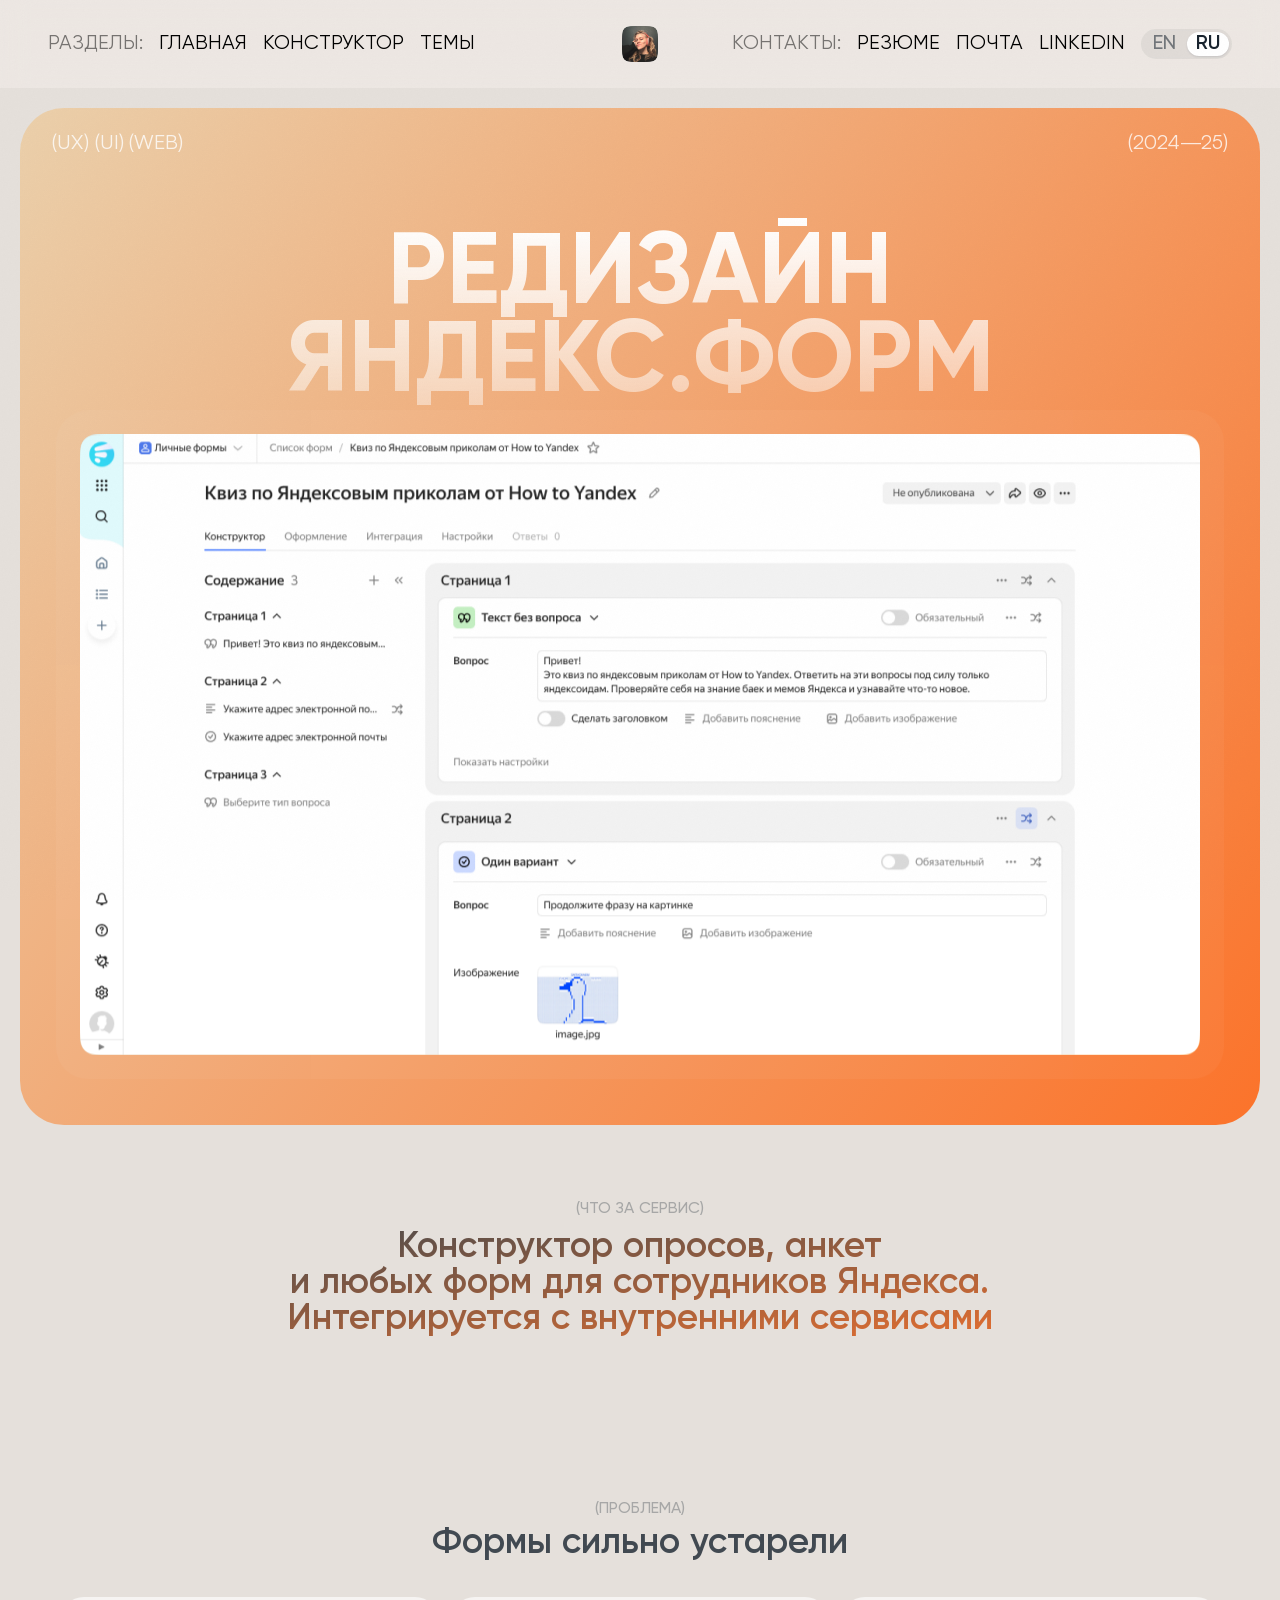
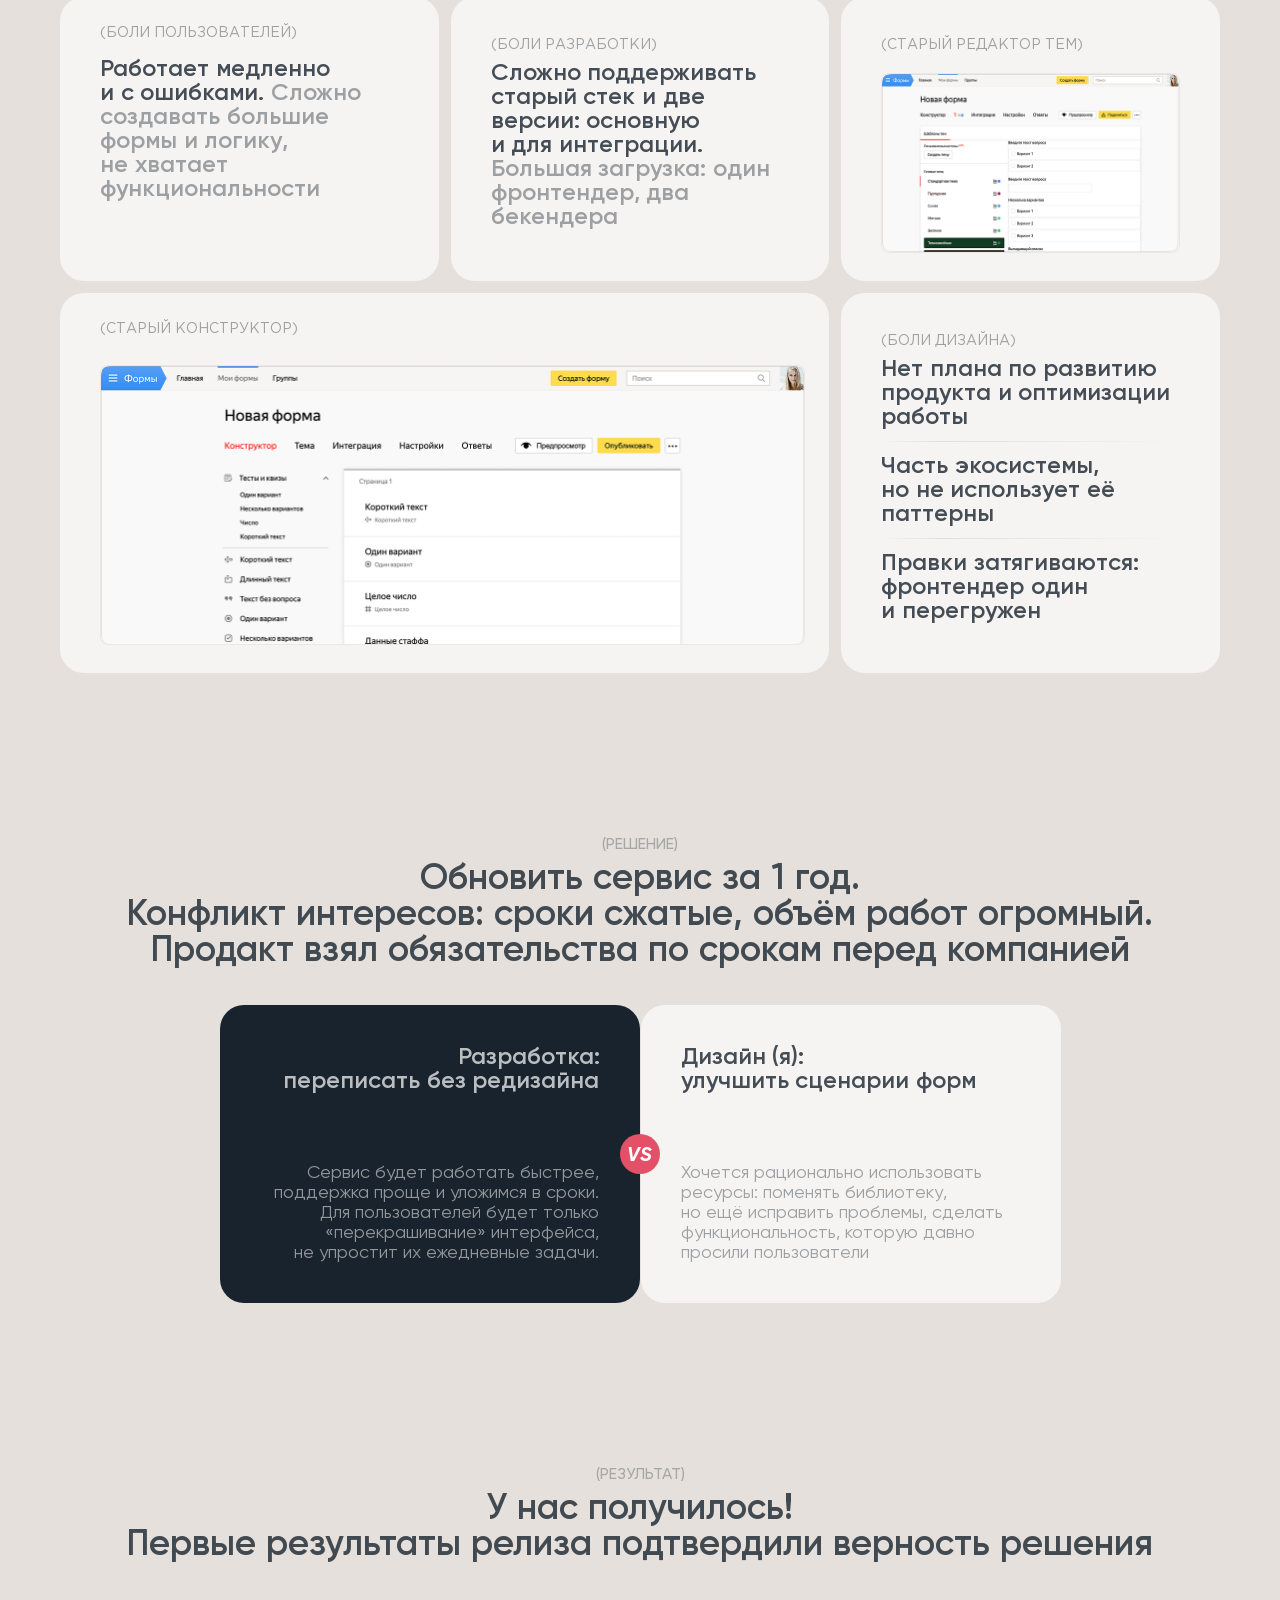
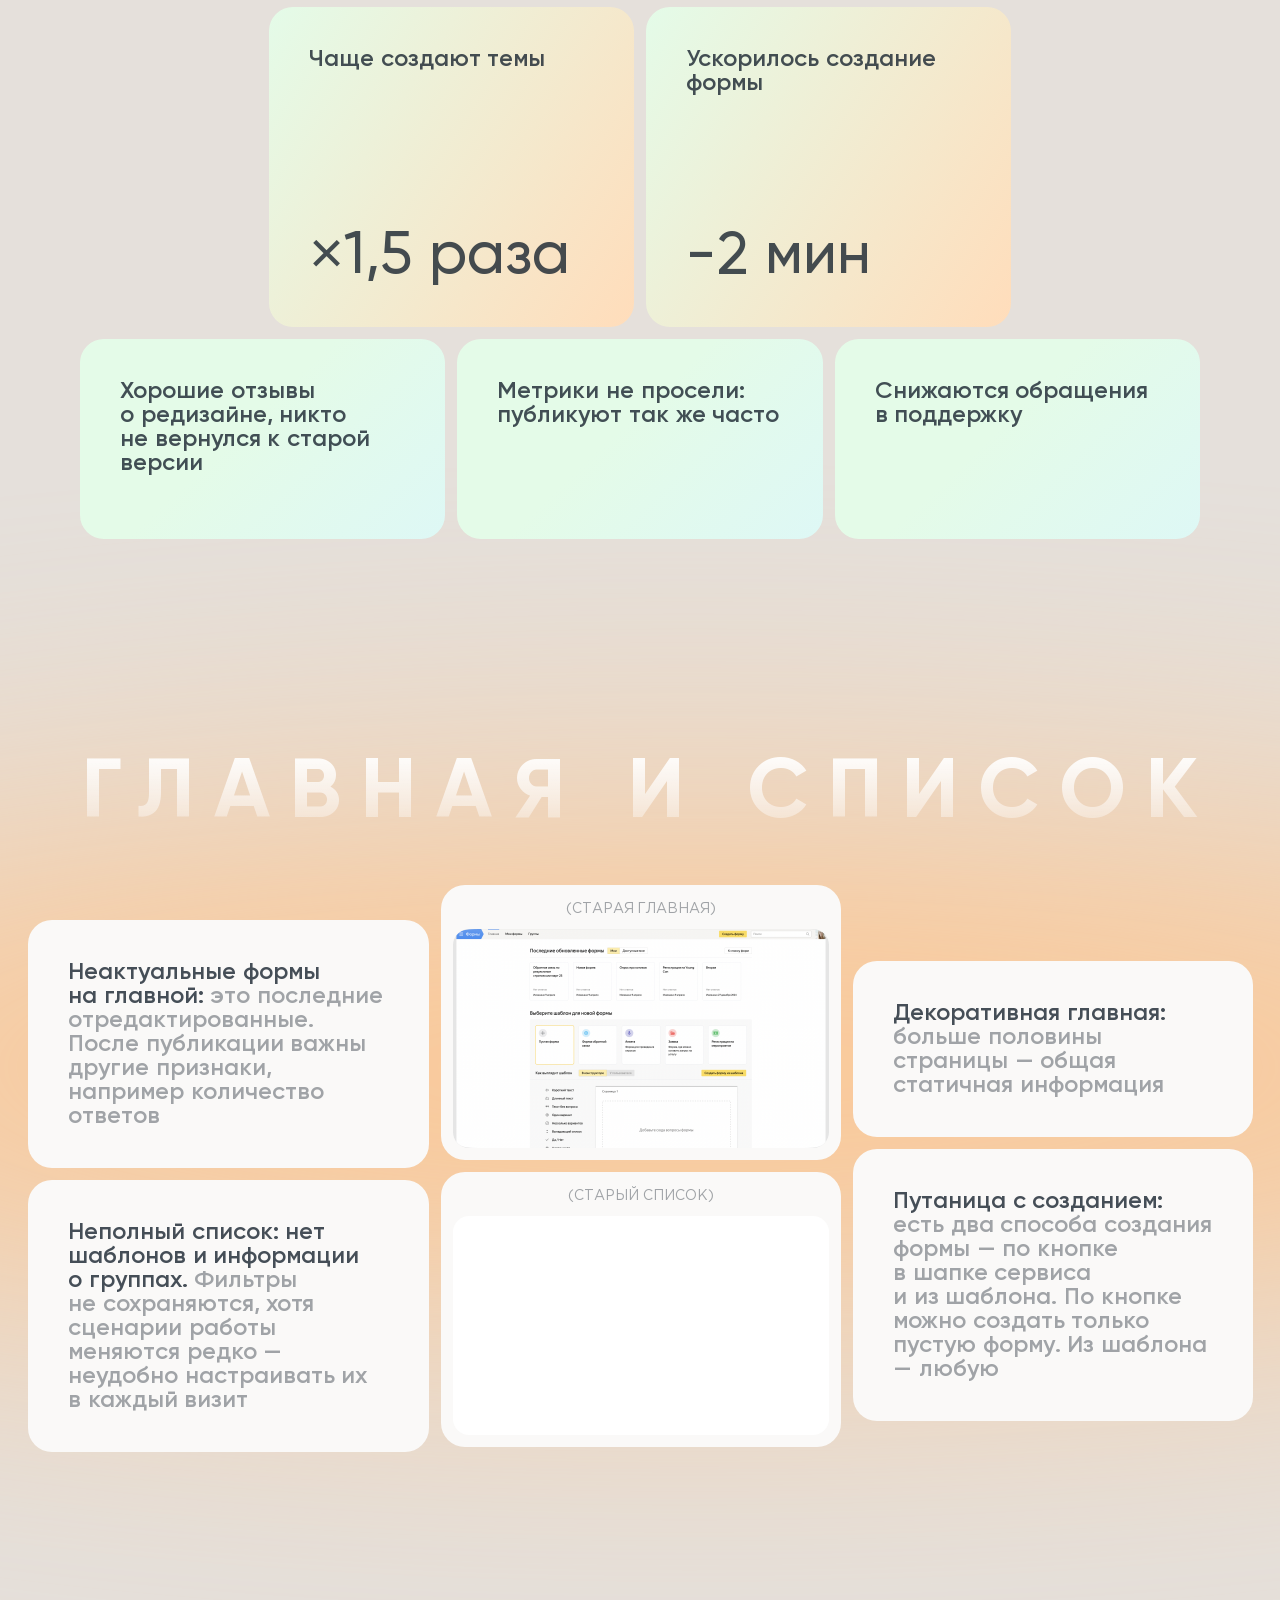
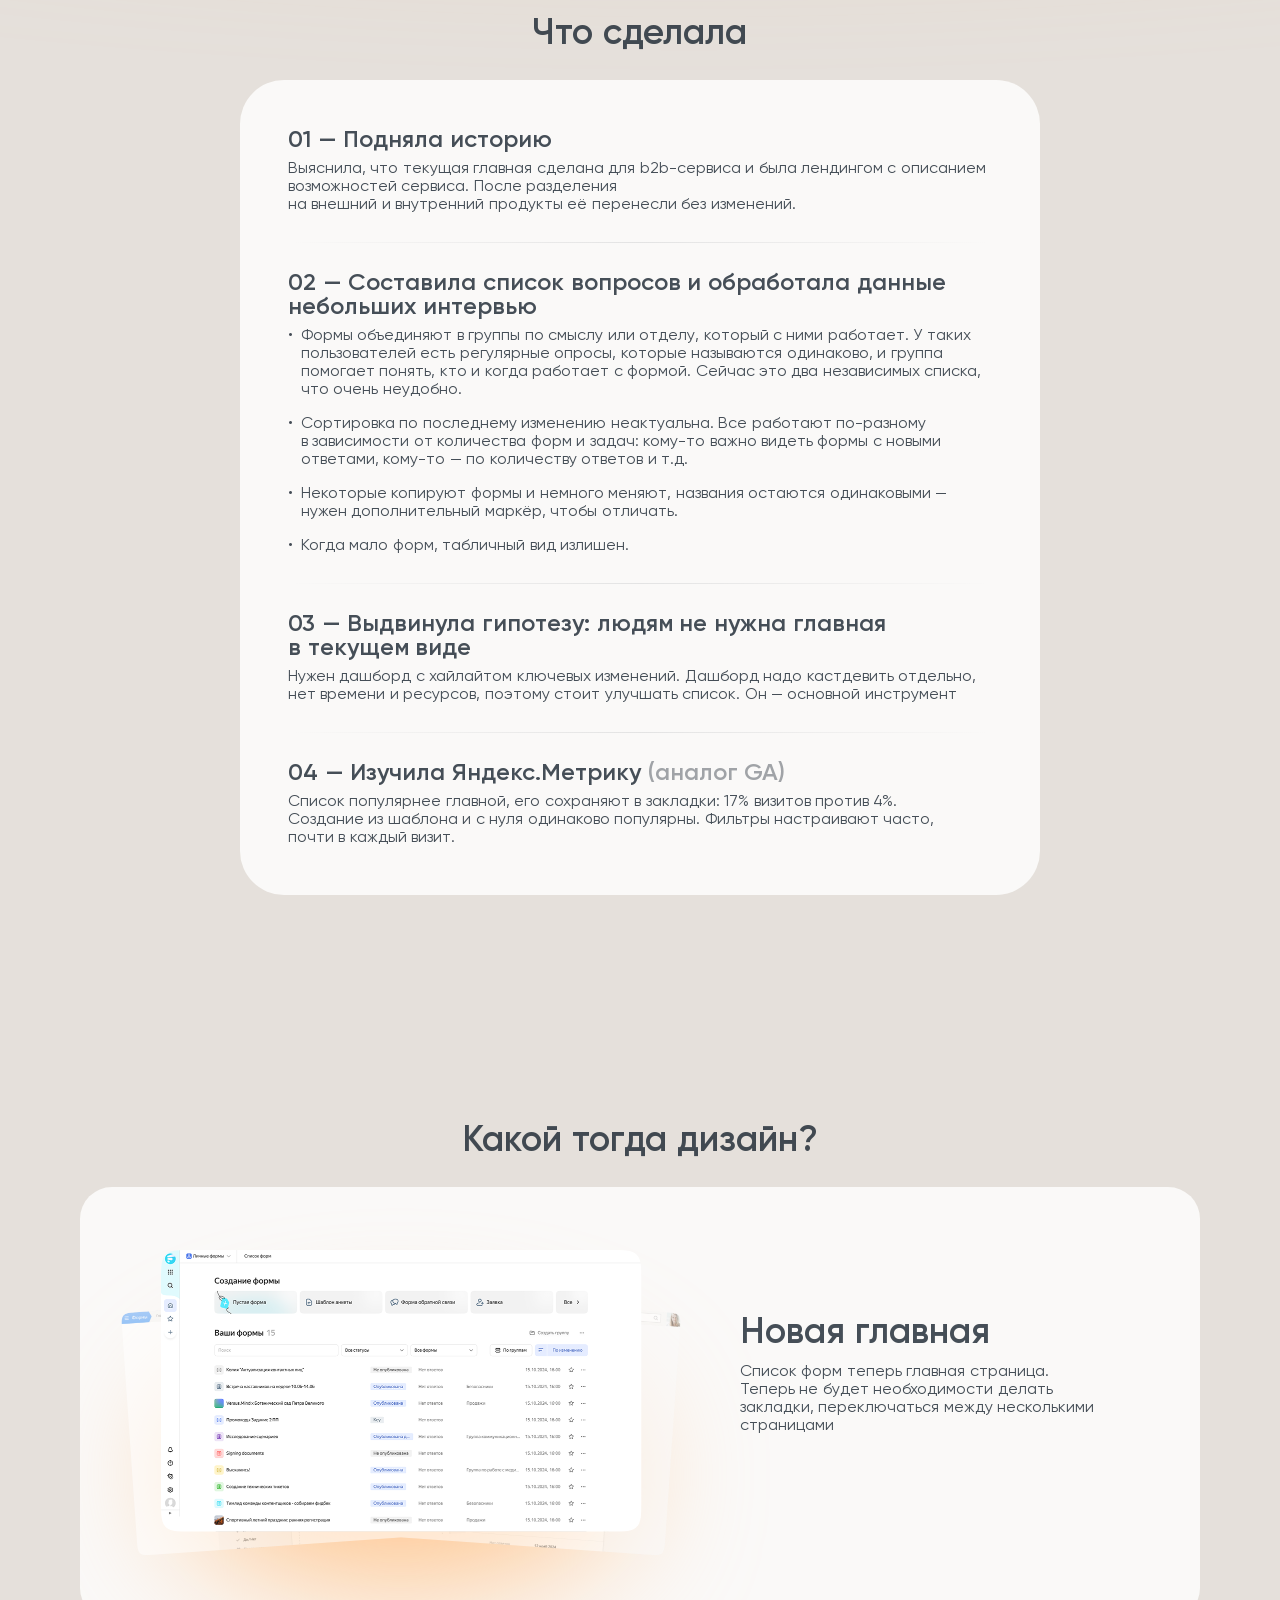
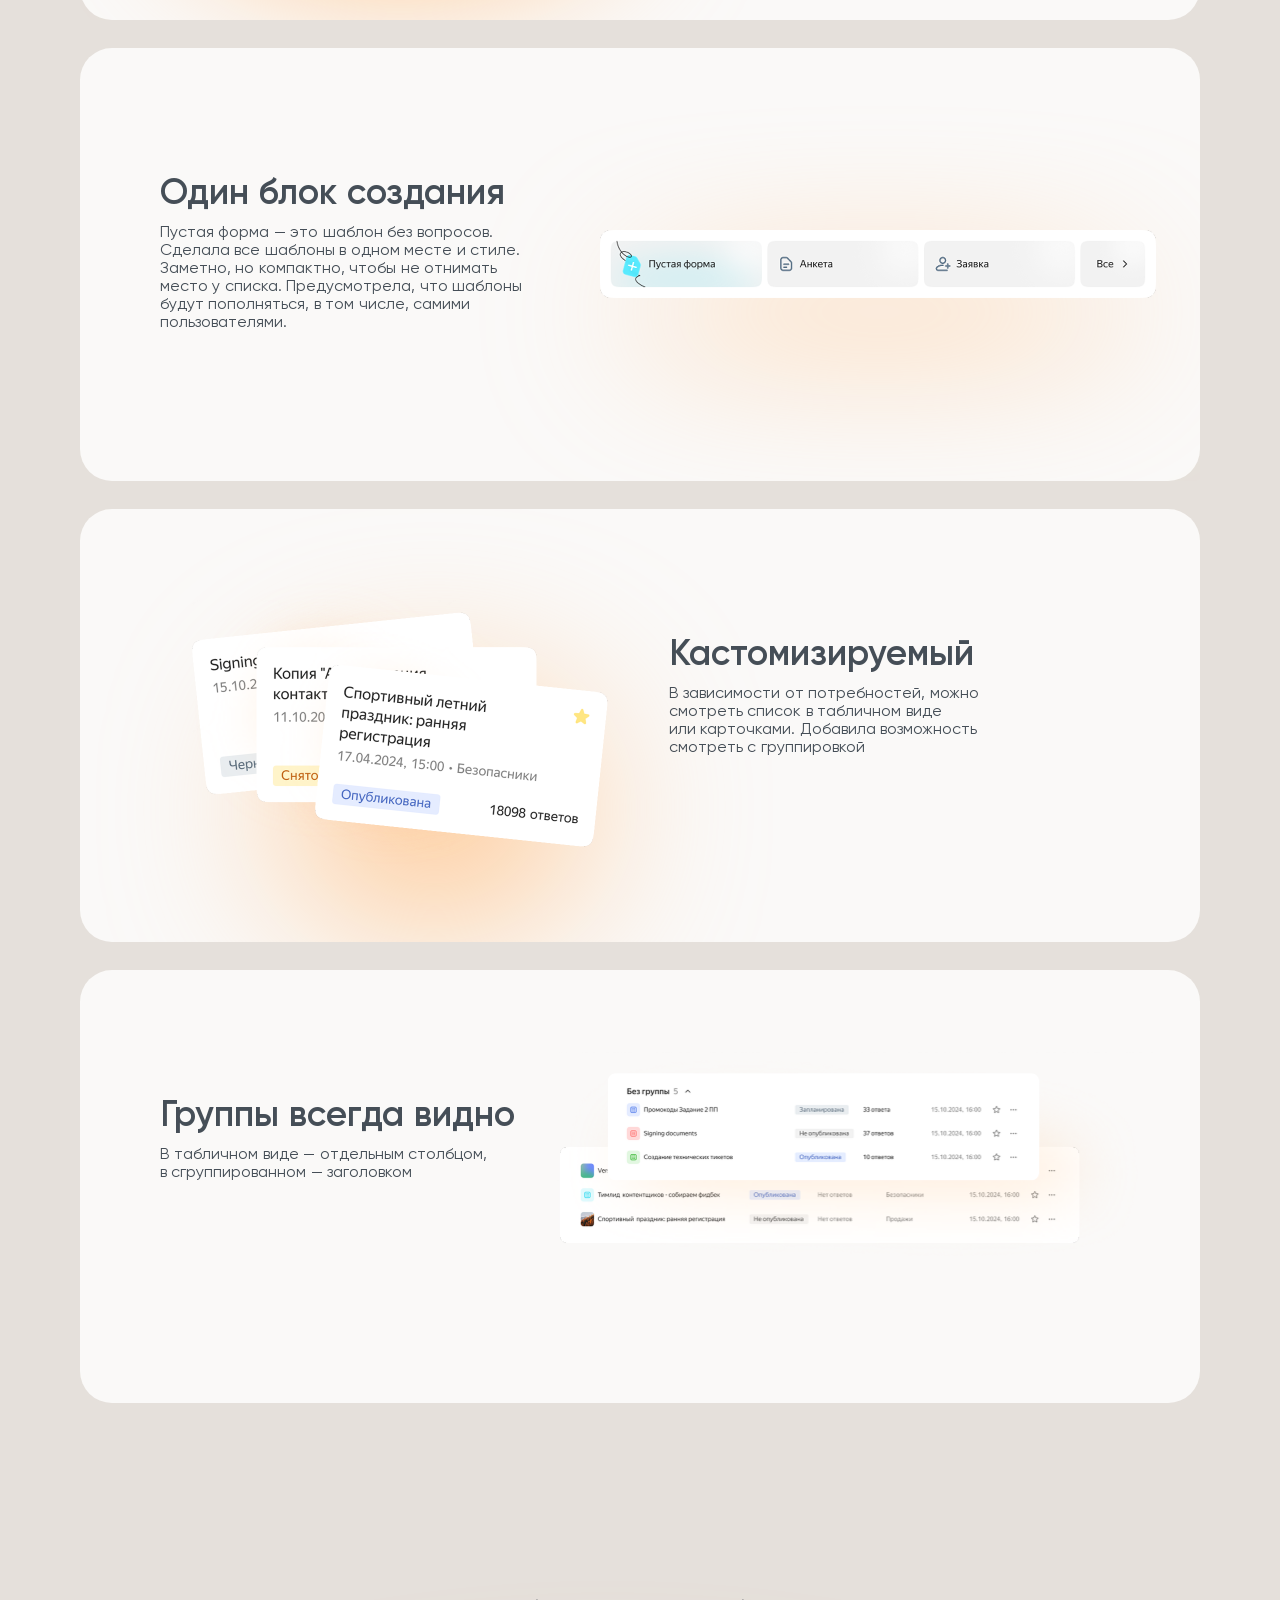
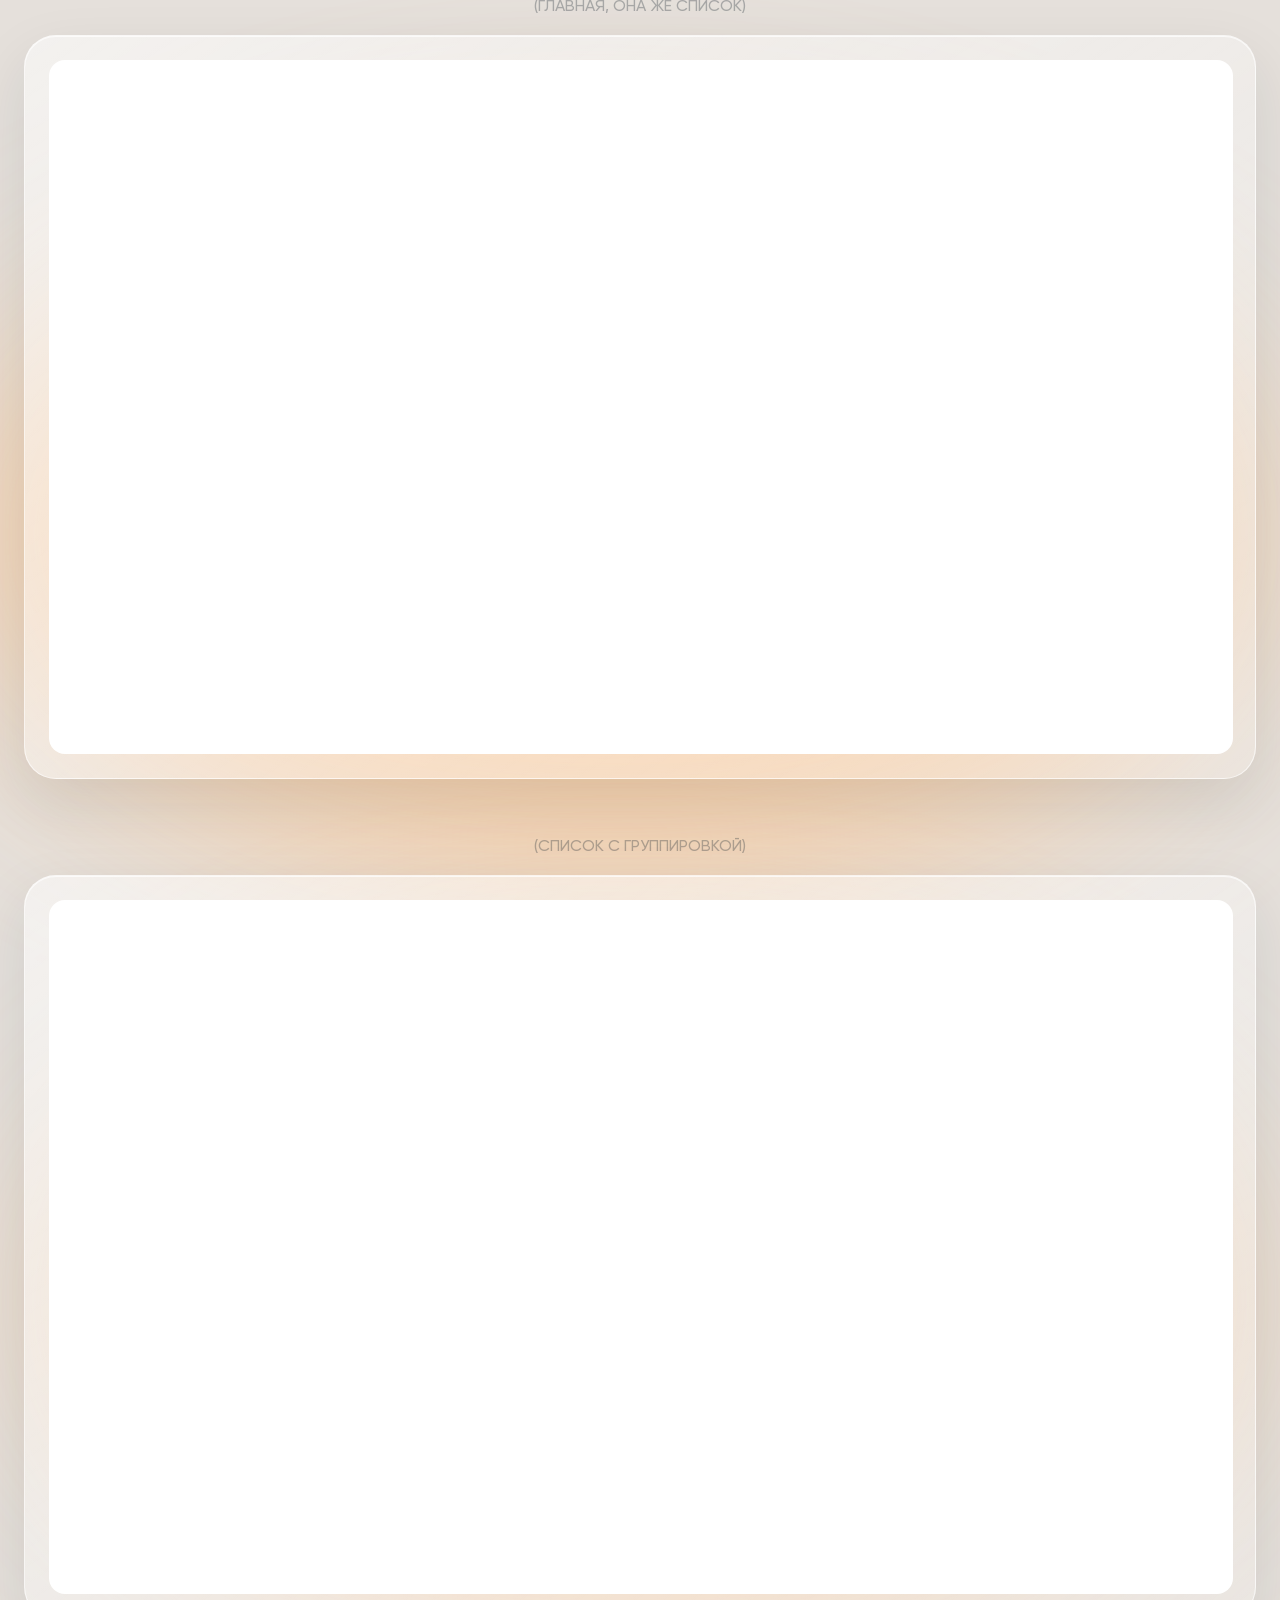
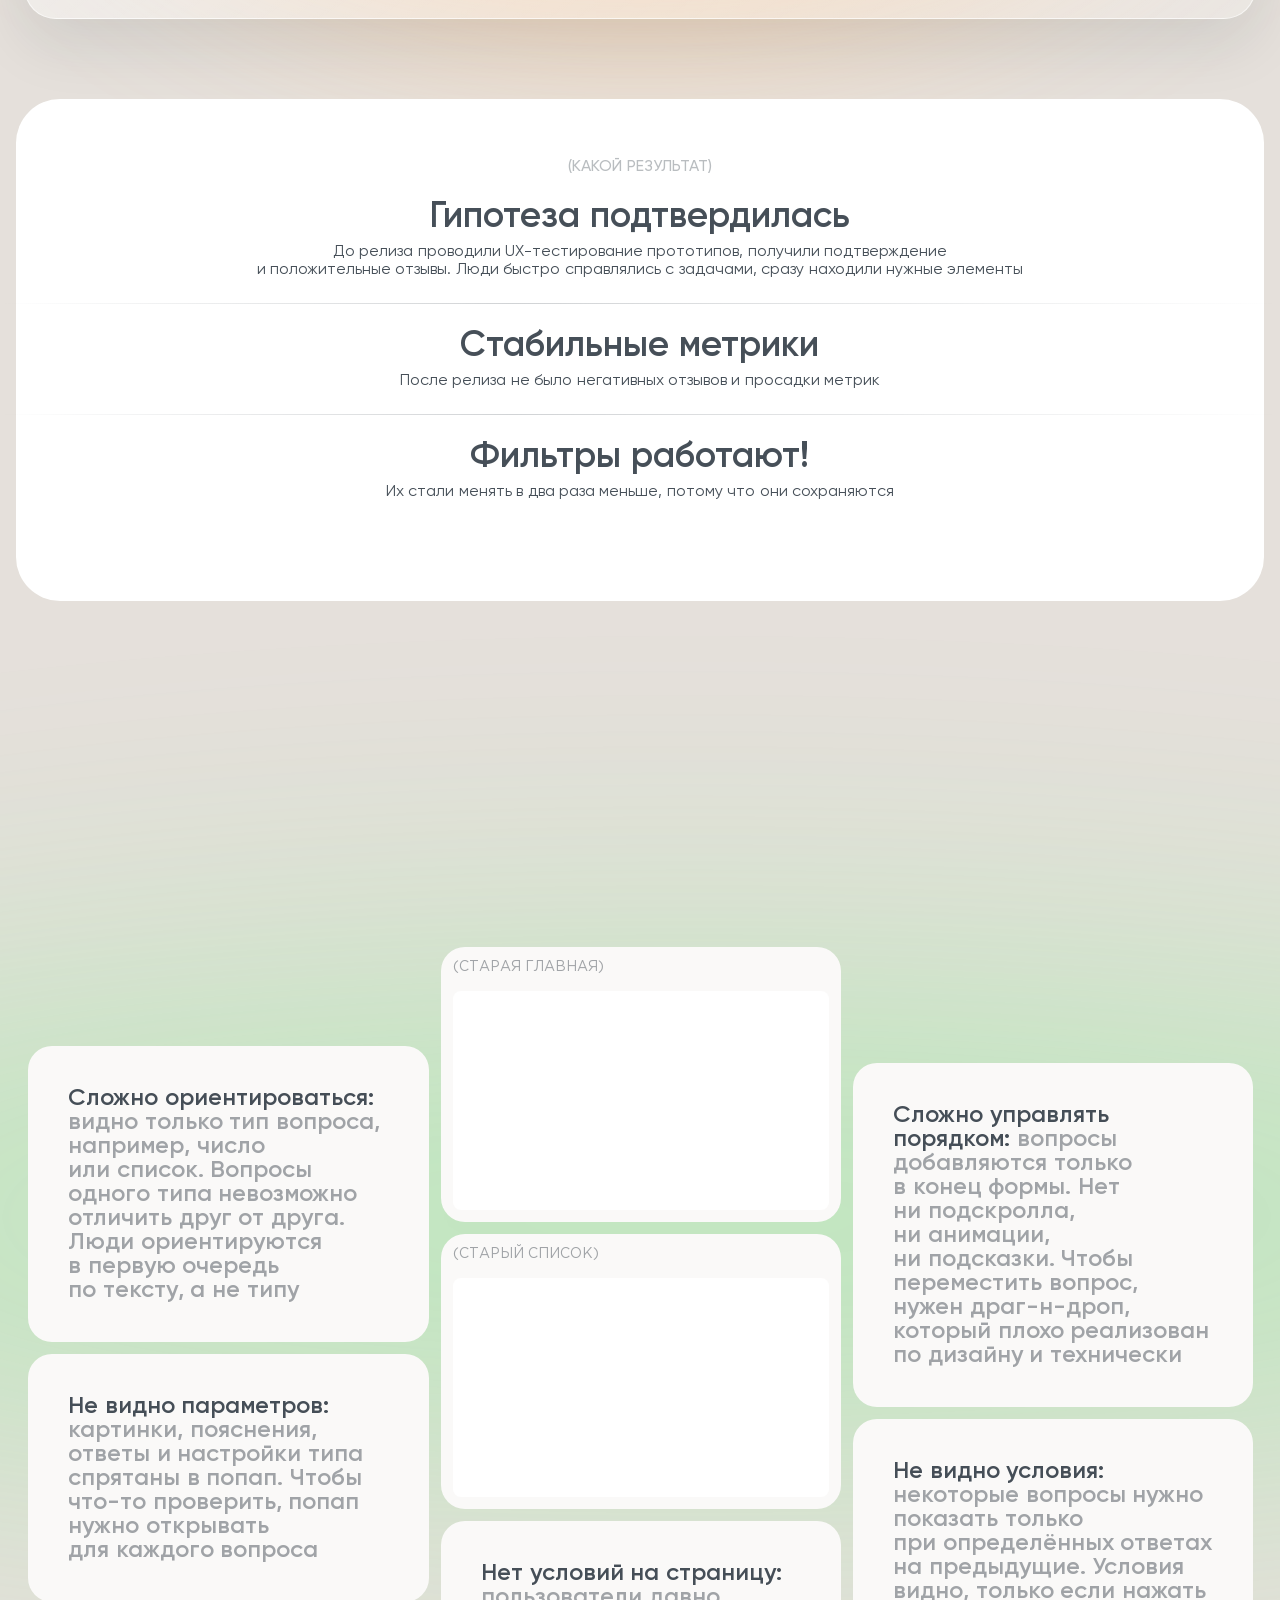
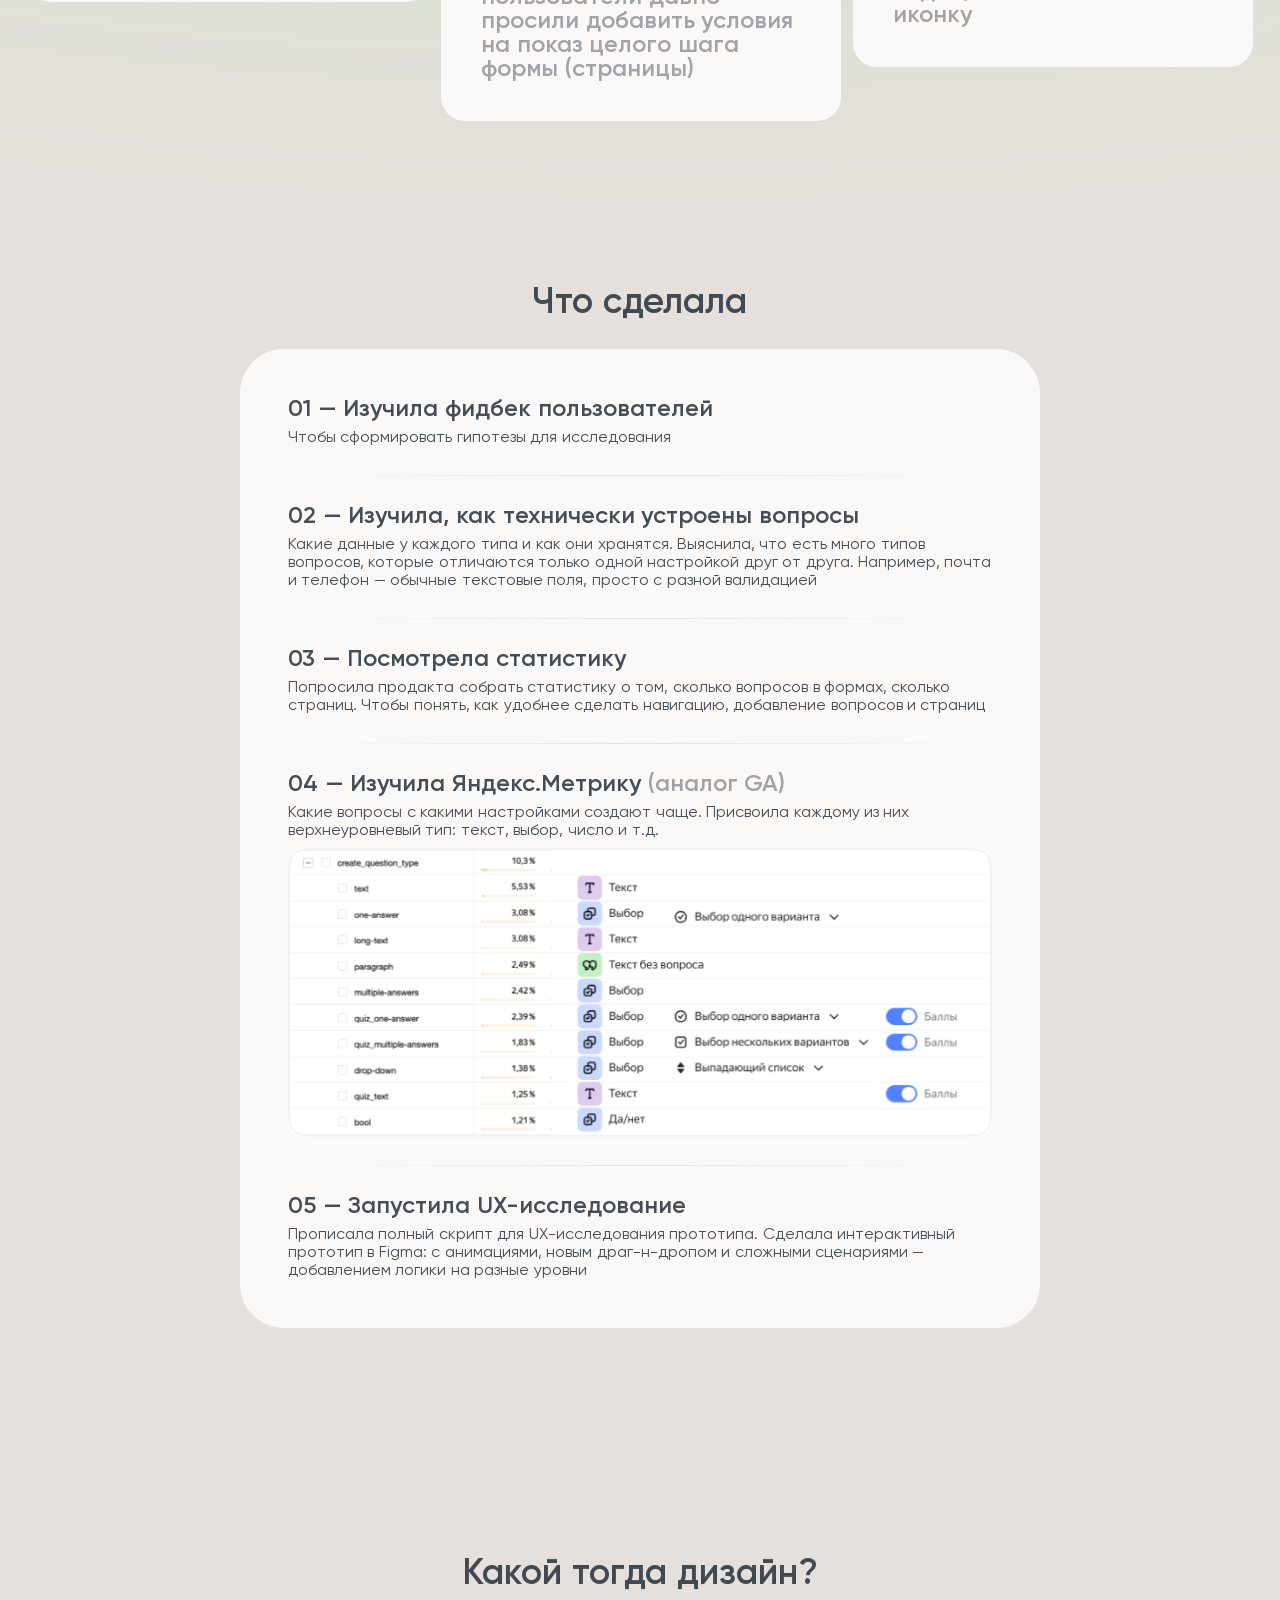
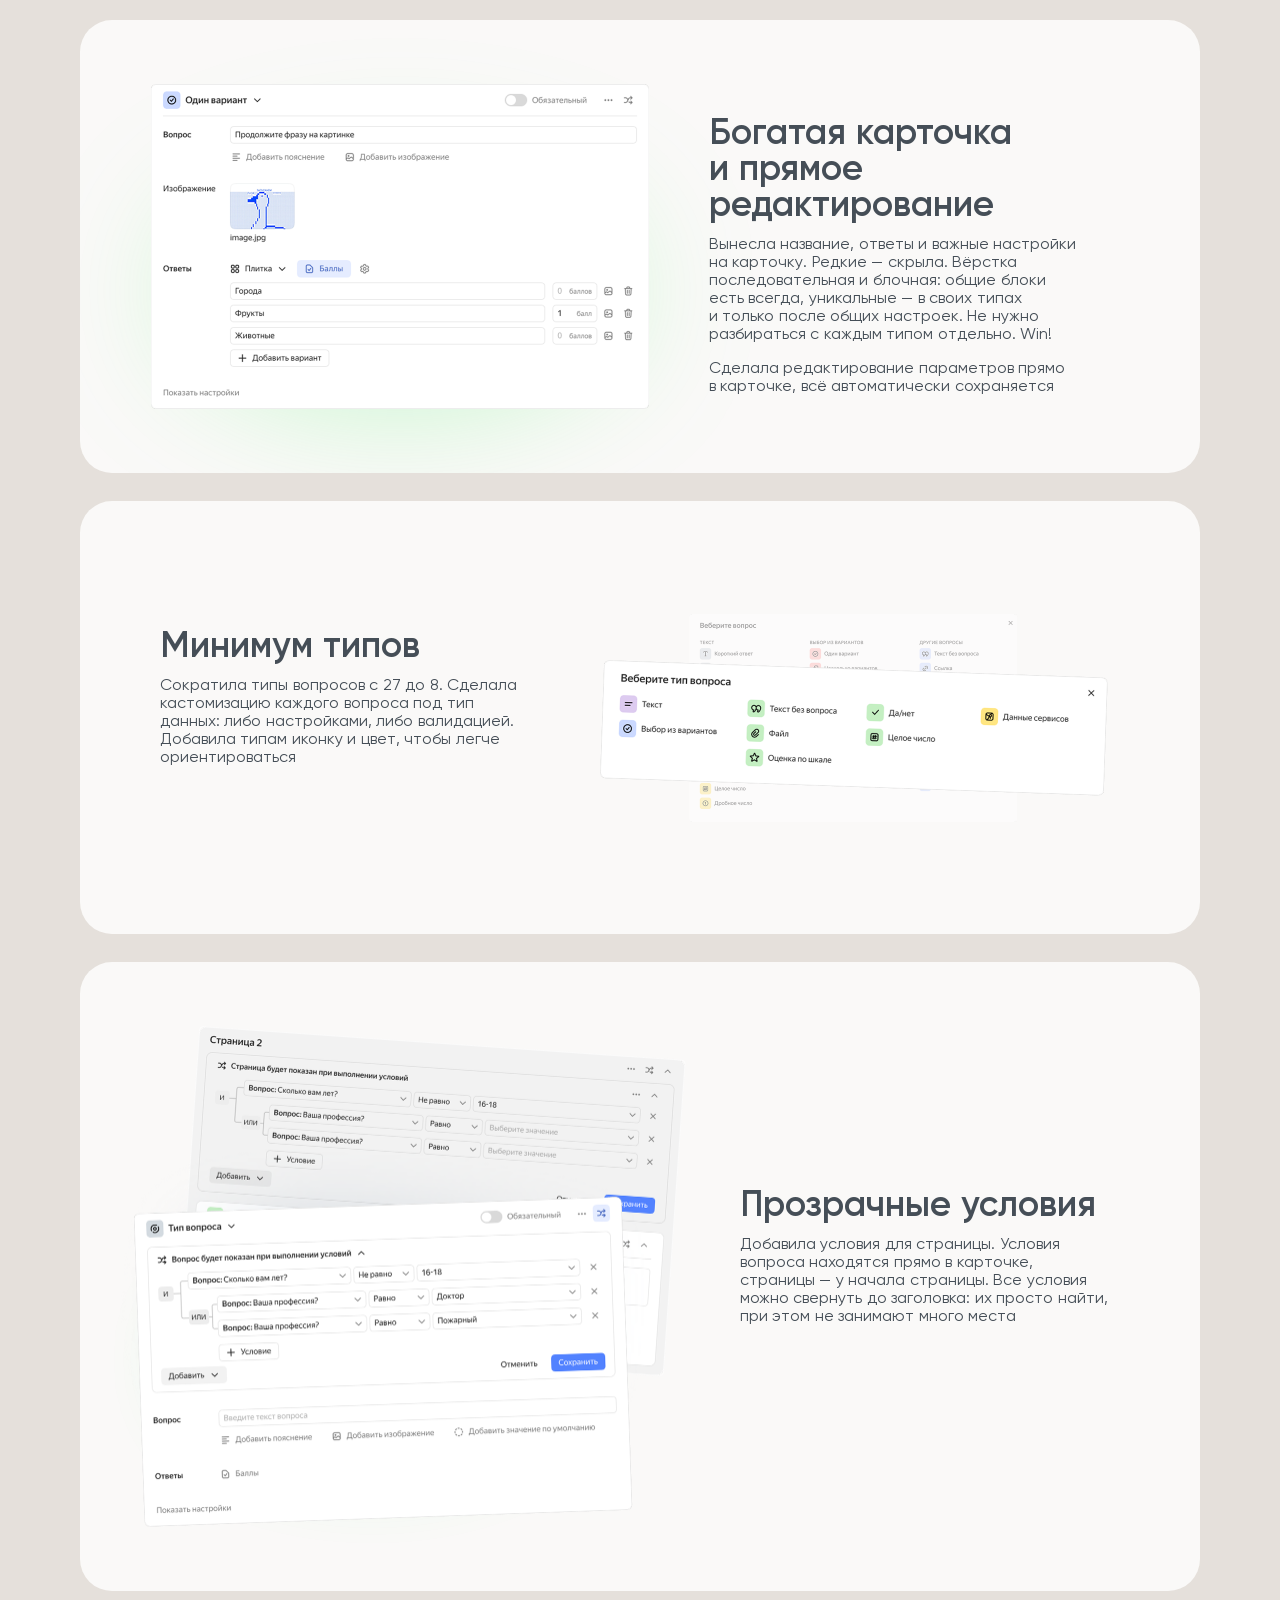
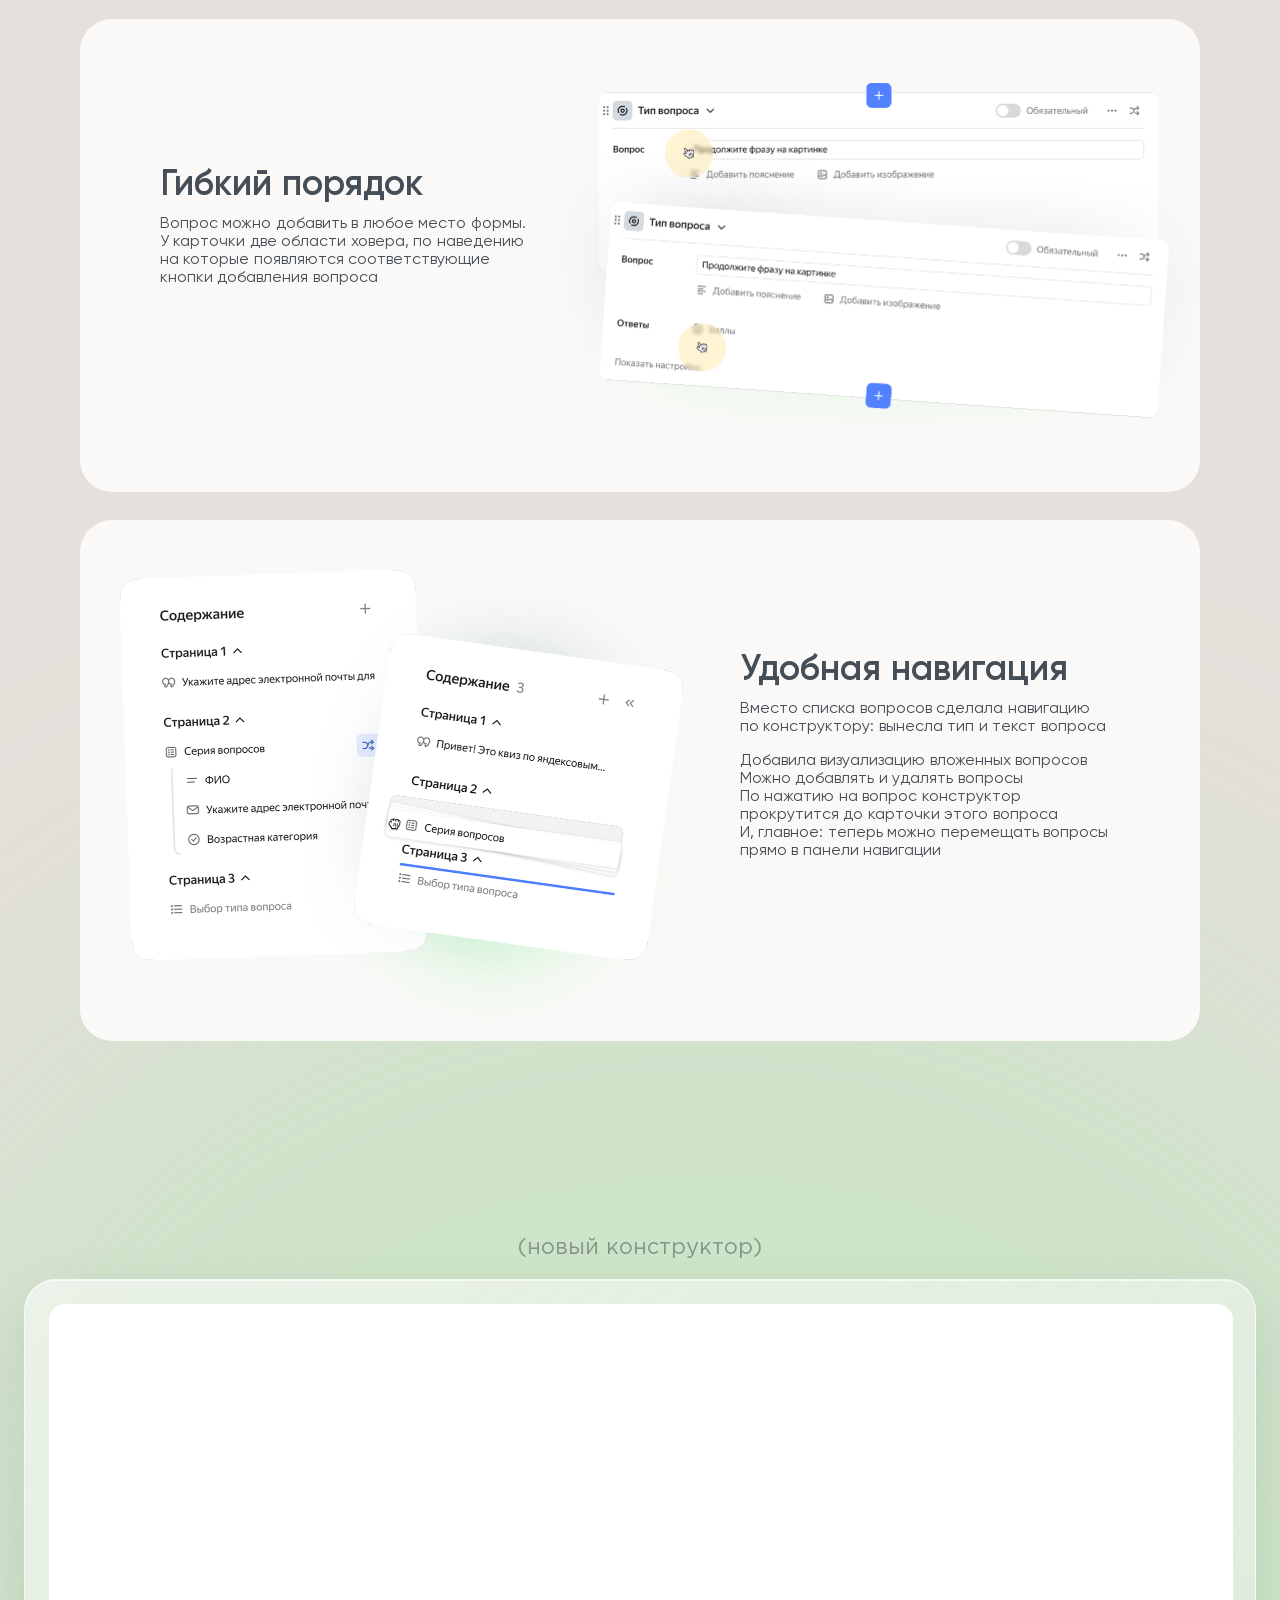
==== ru/index.html @ 3cb7516c "Русский кейс: разделы группой в нижней плашке" ====
<!DOCTYPE html>
<html lang="ru">
<head>
<meta charset="utf-8">
<meta name="viewport" content="width=device-width, initial-scale=1">
<title>Редизайн Яндекс.Форм — Екатерина Мохова</title>
<meta name="description" content="UX/UI-кейс: редизайн Яндекс.Форм — внутреннего конструктора форм компании. Главная и список, конструктор и темы.">
<meta name="author" content="Екатерина Мохова">
<meta property="og:title" content="Редизайн Яндекс.Форм — UX/UI-кейс">
<meta property="og:description" content="Редизайн внутреннего конструктора форм Яндекса: главная и список, конструктор и темы.">
<meta property="og:type" content="website">
<meta property="og:image" content="../assets/img/hero-editor.png">
<meta name="twitter:card" content="summary_large_image">
<meta name="theme-color" content="#e5e0db">
<link rel="icon" href="../assets/favicon.svg" type="image/svg+xml">
<link rel="preload" as="font" type="font/woff2" href="../assets/fonts/Gilroy-Semibold.woff2" crossorigin>
<link rel="preload" as="font" type="font/woff2" href="../assets/fonts/Gilroy-Bold.woff2" crossorigin>
<link rel="stylesheet" href="../css/fonts.css?v=8">
<link rel="stylesheet" href="../css/style.css?v=8">
<link rel="alternate" hreflang="en" href="https://mokhova.github.io/yandex-forms/">
<link rel="alternate" hreflang="ru" href="https://mokhova.github.io/yandex-forms/ru/">
<link rel="alternate" hreflang="x-default" href="https://mokhova.github.io/yandex-forms/">
</head>
<body>

<a class="skip" href="#top">К содержимому</a>

<header class="header" id="header">
  <div class="header__inner">
    <nav class="nav">
      <span class="nav__cap">Разделы:</span>
      <a href="#homepage" data-nav="homepage">главная</a>
      <a href="#editor" data-nav="editor">конструктор</a>
      <a href="#styles" data-nav="styles">темы</a>
    </nav>
    <a class="avatar" href="../../" aria-label="На главную">
      <img src="../assets/img/avatar.png" alt="">
    </a>
    <nav class="nav nav--right">
      <span class="nav__cap">Контакты:</span>
      <a href="https://disk.yandex.ru/i/5MKnDbh3JXLgug" target="_blank" rel="noopener">резюме</a>
      <a href="mailto:katecherno@proton.me">почта</a>
      <a href="https://www.linkedin.com/in/екатерина-мохова-a036a053/" target="_blank" rel="noopener">linkedin</a>
      <span class="lang"><a href="../" hreflang="en">EN</a><a href="#" class="is-current" aria-current="true" hreflang="ru">RU</a></span>
    </nav>
  </div>
</header>

<main class="page" id="top">

  <!-- ================= HERO ================= -->
  <section class="hero">
    <div class="hero__card">
      <div class="hero__inner">
        <div class="hero__meta">
          <p>(UX)&nbsp;(UI)&nbsp;(WEB)</p>
          <p>(2024—25)</p>
        </div>
        <div class="hero__stack">
          <h1 class="hero__title" data-hero-title>Редизайн <br>Яндекс.Форм</h1>
          <div class="glass" data-parallax="0.06">
            <figure class="hero__shot">
              <img src="../assets/img/hero-editor.png" alt="Новый конструктор Яндекс.Форм">
            </figure>
          </div>
        </div>
      </div>
    </div>
  </section>

  <!-- ================= ABOUT ================= -->
  <section class="section section--about">
    <p class="eyebrow" data-reveal>(что за сервис)</p>
    <h2 class="about__title" data-reveal>Конструктор опросов, анкет <br>и любых форм для сотрудников Яндекса. <br>Интегрируется с внутренними сервисами</h2>
  </section>

  <!-- ================= PROBLEM ================= -->
  <section class="section section--problem">
    <div class="section__head" data-reveal>
      <p class="eyebrow">(проблема)</p>
      <h2 class="h2">Формы сильно устарели</h2>
    </div>

    <div class="grid" data-reveal-stagger>
      <div class="grid__row grid__row--a">
        <div class="card card--pt28">
          <p class="label">(боли пользователей)</p>
          <p class="h3">Работает медленно и с ошибками. <span class="dim">Сложно создавать большие формы и логику, не хватает функциональности</span></p>
        </div>
        <div class="card">
          <p class="label">(боли разработки)</p>
          <p class="h3">Сложно поддерживать старый стек и две версии: основную и для интеграции. <span class="dim">Большая загрузка: один фронтендер, два бекендера</span></p>
        </div>
        <div class="card card--pt40">
          <p class="label">(старый редактор тем)</p>
          <div class="shot-gallery">
            <figure class="shot shot--theme">
              <img loading="lazy" decoding="async" src="../assets/img/old-theme-editor.png" alt="Старый редактор тем">
            </figure>
            <figure class="shot shot--editor shot--dup">
              <img loading="lazy" decoding="async" src="../assets/img/old-editor.png" alt="Старый конструктор форм">
            </figure>
          </div>
        </div>
      </div>

      <div class="grid__row grid__row--b">
        <div class="card card--wide">
          <p class="label">(старый конструктор)</p>
          <figure class="shot shot--editor">
            <img loading="lazy" decoding="async" src="../assets/img/old-editor.png" alt="Старый конструктор форм">
          </figure>
        </div>
        <div class="card card--narrow">
          <p class="label">(боли дизайна)</p>
          <div class="stack-list">
            <p class="h3">Нет плана по развитию продукта и оптимизации работы</p>
            <div class="rule"></div>
            <p class="h3">Часть экосистемы, <br>но не использует её паттерны</p>
            <div class="rule"></div>
            <p class="h3">Правки затягиваются: <br>фронтендер один <br>и перегружен</p>
          </div>
        </div>
      </div>
    </div>
  </section>

  <!-- ================= SOLUTION ================= -->
  <section class="section section--solution">
    <div class="section__head" data-reveal>
      <p class="eyebrow">(решение)</p>
      <h2 class="h2">Обновить сервис за 1 год. <br>Конфликт интересов: сроки сжатые, объём работ огромный. <br>Продакт взял обязательства по срокам перед компанией</h2>
    </div>

    <div class="versus" data-reveal-stagger>
      <div class="card card--dark">
        <p class="h3">Разработка: <br>переписать без редизайна</p>
        <p class="body-18">Сервис будет работать быстрее, <br>поддержка проще и уложимся в сроки. <br>Для пользователей будет только «перекрашивание» интерфейса, не упростит их ежедневные задачи.</p>
      </div>
      <div class="card card--light">
        <p class="h3">Дизайн (я): <br>улучшить сценарии форм</p>
        <p class="body-18 dim">Хочется рационально использовать <br>ресурсы: поменять библиотеку, <br>но ещё исправить проблемы, сделать функциональность, которую давно просили пользователи</p>
      </div>
      <span class="versus__mark" aria-hidden="true">VS</span>
    </div>
  </section>

  <!-- ================= OUTCOME ================= -->
  <section class="section section--outcome">
    <div class="section__head" data-reveal>
      <p class="eyebrow">(результат)</p>
      <h2 class="h2">У нас получилось! <br>Первые результаты релиза подтвердили верность решения</h2>
    </div>

    <div class="outcome">
      <div class="outcome__row" data-reveal-stagger>
        <div class="metric">
          <p class="h3">Чаще создают темы</p>
          <p class="metric__value" data-count="1.5" data-decimals="1" data-prefix="×" data-suffix=" раза" data-sep=",">×1,5 раза</p>
        </div>
        <div class="metric">
          <p class="h3">Ускорилось создание формы</p>
          <p class="metric__value" data-count="-2" data-decimals="0" data-prefix="" data-suffix=" мин" data-sep=",">-2 мин</p>
        </div>
      </div>
      <div class="outcome__row" data-reveal-stagger>
        <div class="note"><p class="h3">Хорошие отзывы о редизайне, никто не вернулся к старой версии</p></div>
        <div class="note"><p class="h3">Метрики не просели: публикуют так же часто</p></div>
        <div class="note"><p class="h3">Снижаются обращения в поддержку</p></div>
      </div>
    </div>
  </section>

  <!-- ================= CHAPTER 1 — HOMEPAGE ================= -->
  <section class="chapter chapter--home" id="homepage">
    <div class="chapter__blob" data-blob="0.12"></div>
    <h2 class="chapter__title" style="letter-spacing:20px;text-indent:20px">главная и список</h2>
  </section>

  <div class="collage" style="height:667px">
    <div class="card card--shot" data-reveal style="left:440.5px;top:0px;width:400px;height:275px">
      <p class="label">(старая главная)</p>
      <figure class="shot" style="width:376px;height:219px;border-radius:16px">
        <img loading="lazy" decoding="async" src="../assets/img/home-old-homepage.png" alt="Старая главная Форм">
      </figure>
    </div>
    <div class="card card--shot" data-reveal style="left:440.5px;top:287px;width:400px;height:275px">
      <p class="label">(старый список)</p>
      <figure class="shot" style="width:376px;height:219px;border-radius:16px">
        <img loading="lazy" decoding="async" src="../assets/img/home-old-list.png" alt="Старый список форм">
      </figure>
    </div>
    <div class="card" data-reveal style="left:27.5px;top:35px;width:401px;height:248px"><p class="h3">Неактуальные формы на главной: <span class="dim">это последние отредактированные. После публикации важны другие признаки, например количество ответов</span></p></div>
    <div class="card" data-reveal style="left:27.5px;top:295px;width:401px;height:272px"><p class="h3">Неполный список: нет шаблонов и информации о группах. <span class="dim">Фильтры не сохраняются, хотя сценарии работы меняются редко — неудобно настраивать их в каждый визит</span></p></div>
    <div class="card" data-reveal style="left:852.5px;top:76px;width:400px;height:176px"><p class="h3">Декоративная главная: <span class="dim">больше половины страницы — общая статичная информация</span></p></div>
    <div class="card" data-reveal style="left:852.5px;top:264px;width:400px;height:272px"><p class="h3">Путаница с созданием: <span class="dim">есть два способа создания формы — по кнопке в шапке сервиса и из шаблона. По кнопке можно создать только пустую форму. Из шаблона — любую</span></p></div>
  </div>

  <section class="section section--actions">
    <h2 class="h2" data-reveal>Что сделала</h2>
    <article class="paper-card" data-reveal>

      <div class="step">
        <h3 class="h3">01 — Подняла историю</h3>
        <div class="body-16"><p>Выяснила, что текущая главная сделана для b2b-сервиса и была лендингом с описанием возможностей сервиса. После разделения <br>на внешний и внутренний продукты её перенесли без изменений.</p></div>
      </div>
      <div class="step__rule"></div>
      <div class="step">
        <h3 class="h3">02 — Составила список вопросов и обработала данные <br>небольших интервью</h3>
        <ul class="bullets body-16">
          <li><span>Формы объединяют в группы по смыслу или отделу, который с ними работает. У таких пользователей есть регулярные опросы, которые называются одинаково, и группа помогает понять, кто и когда работает с формой. Сейчас это два независимых списка, что очень неудобно.</span></li>
          <li><span>Сортировка по последнему изменению неактуальна. Все работают по-разному <br>в зависимости от количества форм и задач: кому-то важно видеть формы с новыми ответами, кому-то — по количеству ответов и т.д.</span></li>
          <li><span>Некоторые копируют формы и немного меняют, названия остаются одинаковыми — <br>нужен дополнительный маркёр, чтобы отличать.</span></li>
          <li><span>Когда мало форм, табличный вид излишен.</span></li>
        </ul>
      </div>
      <div class="step__rule"></div>

      <div class="step">
        <h3 class="h3">03 — Выдвинула гипотезу: людям не нужна главная в текущем виде</h3>
        <div class="body-16"><p>Нужен дашборд с хайлайтом ключевых изменений. Дашборд надо кастдевить отдельно, нет времени и ресурсов, поэтому стоит улучшать список. Он — основной инструмент</p></div>
      </div>
      <div class="step__rule"></div>

      <div class="step">
        <h3 class="h3">04 — Изучила Яндекс.Метрику <span class="dim">(аналог GA)</span></h3>
        <div class="body-16"><p>Список популярнее главной, его сохраняют в закладки: 17% визитов против 4%. <br>Создание из шаблона и с нуля одинаково популярны. Фильтры настраивают часто, <br>почти в каждый визит.</p></div>
      </div>
    </article>
  </section>

  <section class="section section--design">
    <h2 class="h2" data-reveal>Какой тогда дизайн?</h2>

    <article class="feature" style="height:433px" data-reveal>
      <div class="feature__art">
        <div class="blob" style="left:100px;top:110px;width:440px;height:212px;background:var(--orange-soft);filter:blur(68px)" data-blob="0.05"></div>
        <div class="pic pic--plain" style="left:40.5px;top:63.25px;width:560px;height:305.5px"><img loading="lazy" decoding="async" src="../assets/img/hp-newdesign-1.png" alt=""></div>
      </div>
      <div class="feature__copy" style="left:660px;top:128px">
        <h3 class="h2">Новая главная</h3>
        <div class="body-16"><p>Список форм теперь главная страница.<br>Теперь не будет необходимости делать закладки, переключаться между несколькими страницами</p></div>
      </div>
    </article>

    <article class="feature" style="height:433px" data-reveal>
      <div class="feature__art">
        <div class="blob" style="left:541px;top:191px;width:518px;height:51px;background:var(--orange-soft);filter:blur(76px)" data-blob="0.05"></div>
        <div class="pic pic--plain" style="left:520px;top:182px;width:555.5px;height:67.5px"><img loading="lazy" decoding="async" src="../assets/img/home-d2-create.png" alt=""></div>
      </div>
      <div class="feature__copy" style="left:80px;top:128px">
        <h3 class="h2">Один блок создания</h3>
        <div class="body-16"><p>Пустая форма — это шаблон без вопросов. Сделала все шаблоны в одном месте и стиле. Заметно, но компактно, чтобы не отнимать место у списка. Предусмотрела, что шаблоны будут пополняться, в том числе, самими пользователями.</p></div>
      </div>
    </article>

    <article class="feature" style="height:433px" data-reveal>
      <div class="feature__art">
        <div class="blob" style="left:209px;top:125px;width:291px;height:210px;background:var(--orange-soft);filter:blur(88px)" data-blob="0.05"></div>
        <div class="blob" style="left:185px;top:144px;width:121px;height:114px;background:var(--orange-soft);opacity:.5;filter:blur(34px)"></div>
        <div class="blob" style="left:254px;top:171px;width:121px;height:114px;background:var(--orange-soft);opacity:.5;filter:blur(34px)"></div>
        <div class="pic pic--plain" style="left:111px;top:91px;width:418px;height:252px"><img loading="lazy" decoding="async" src="../assets/img/hp-newdesign-3.png" alt=""></div>
      </div>
      <div class="feature__copy" style="left:589px;top:128px">
        <h3 class="h2">Кастомизируемый</h3>
        <div class="body-16"><p>В зависимости от потребностей, можно смотреть список в табличном виде или карточками. Добавила возможность смотреть с группировкой</p></div>
      </div>
    </article>

    <article class="feature" style="height:433px" data-reveal>
      <div class="feature__art">
        <div class="pic pic--plain" style="left:475.5px;top:82px;width:598.5px;height:210.5px"><img loading="lazy" decoding="async" src="../assets/img/hp-newdesign-4.png" alt=""></div>
      </div>
      <div class="feature__copy" style="left:80px;top:128px">
        <h3 class="h2">Группы всегда видно</h3>
        <div class="body-16"><p>В табличном виде — отдельным столбцом, <br>в сгруппированном — заголовком</p></div>
      </div>
    </article>
  </section>

  <section class="showcase showcase--home" style="padding:32px 0 64px;gap:60px" data-cap="(главная, она же список) и (список с группировкой)">
    <div class="showcase__blob" style="left:-25px;top:129px;width:1265px;height:674px;background:var(--orange-soft);opacity:.7" data-blob="0.1"></div>
    <div class="showcase__item" data-reveal>
      <p class="eyebrow">(главная, она же список)</p>
      <div class="showcase__glass">
        <figure class="showcase__shot" style="height:694px"><img loading="lazy" decoding="async" src="../assets/img/home-list.png" alt="Новый список форм"></figure>
      </div>
    </div>
    <div class="showcase__blob" style="left:79px;top:1016px;width:1122px;height:603px;background:var(--orange-soft);opacity:.7" data-blob="0.1"></div>
    <div class="showcase__item" data-reveal>
      <p class="eyebrow">(список с группировкой)</p>
      <div class="showcase__glass">
        <figure class="showcase__shot" style="height:694px"><img loading="lazy" decoding="async" src="../assets/img/home-grouped-list.png" alt="Список с группировкой"></figure>
      </div>
    </div>
  </section>

  <section class="section section--result">
    <article class="result-card" data-reveal>
      <p class="eyebrow">(какой результат)</p>

      <div class="result-item">
        <h3 class="h2">Гипотеза подтвердилась</h3>
        <div class="body-16"><p>До релиза проводили UX-тестирование прототипов, получили подтверждение <br>и положительные отзывы. Люди быстро справлялись с задачами, сразу находили нужные элементы</p></div>
      </div>
      <div class="result-rule"></div>
      <div class="result-item">
        <h3 class="h2">Стабильные метрики</h3>
        <div class="body-16"><p>После релиза не было негативных отзывов и просадки метрик</p></div>
      </div>
      <div class="result-rule"></div>
      <div class="result-item">
        <h3 class="h2">Фильтры работают!</h3>
        <div class="body-16"><p>Их стали менять в два раза меньше, потому что они сохраняются</p></div>
      </div>
    </article>
  </section>

  <!-- ================= CHAPTER 2 — EDITOR ================= -->
  <section class="chapter chapter--editor" id="editor">
    <div class="chapter__blob" data-blob="0.12"></div>
    <h2 class="chapter__title">конструктор</h2>
  </section>

  <div class="collage" style="height:874px">
    <div class="card card--shot card--shot-l" data-reveal style="left:440.5px;top:0px;width:400px;height:275px">
      <p class="label">(старая главная)</p>
      <figure class="shot" style="width:376px;height:219px;border-radius:8px">
        <img loading="lazy" decoding="async" src="../assets/img/editor-old-homepage.png" alt="Старый конструктор">
      </figure>
    </div>
    <div class="card card--shot card--shot-l" data-reveal style="left:440.5px;top:287px;width:400px;height:275px">
      <p class="label">(старый список)</p>
      <figure class="shot" style="width:376px;height:219px;border-radius:8px">
        <img loading="lazy" decoding="async" src="../assets/img/editor-old-list.png" alt="Старое окно редактирования вопроса">
      </figure>
    </div>
    <div class="card" data-reveal style="left:27.5px;top:99px;width:401px;height:296px"><p class="h3">Сложно ориентироваться: <span class="dim">видно только тип вопроса, например, число или список. Вопросы одного типа невозможно отличить друг от друга. Люди ориентируются в первую очередь по тексту, а не типу</span></p></div>
    <div class="card" data-reveal style="left:27.5px;top:407px;width:401px;height:248px"><p class="h3">Не видно параметров: <span class="dim">картинки, пояснения, ответы и настройки типа спрятаны в попап. Чтобы что-то проверить, попап нужно открывать для каждого вопроса</span></p></div>
    <div class="card" data-reveal style="left:852.5px;top:116px;width:400px;height:344px"><p class="h3">Сложно управлять порядком: <span class="dim">вопросы добавляются только в конец формы. Нет ни подскролла, ни анимации, ни подсказки. Чтобы переместить вопрос, нужен драг-н-дроп, который плохо реализован по дизайну и технически</span></p></div>
    <div class="card" data-reveal style="left:852.5px;top:472px;width:400px;height:248px"><p class="h3">Не видно условия: <span class="dim">некоторые вопросы нужно показать только при определённых ответах на предыдущие. Условия видно, только если нажать иконку</span></p></div>
    <div class="card" data-reveal style="left:440.5px;top:574px;width:400px;height:200px"><p class="h3">Нет условий на страницу: <span class="dim">пользователи давно просили добавить условия на показ целого шага формы (страницы)</span></p></div>
  </div>

  <section class="section section--actions">
    <h2 class="h2" data-reveal>Что сделала</h2>
    <article class="paper-card" data-reveal>

      <div class="step">
        <h3 class="h3">01 — Изучила фидбек пользователей</h3>
        <div class="body-16"><p>Чтобы сформировать гипотезы для исследования</p></div>
      </div>
      <div class="step__rule"></div>

      <div class="step">
        <h3 class="h3">02 — Изучила, как технически устроены вопросы</h3>
        <div class="body-16"><p>Какие данные у каждого типа и как они хранятся. Выяснила, что есть много типов вопросов, которые отличаются только одной настройкой друг от друга. Например, почта и телефон — обычные текстовые поля, просто с разной валидацией</p></div>
      </div>
      <div class="step__rule"></div>

      <div class="step">
        <h3 class="h3">03 — Посмотрела статистику</h3>
        <div class="body-16"><p>Попросила продакта собрать статистику о том, сколько вопросов в формах, сколько страниц. Чтобы понять, как удобнее сделать навигацию, добавление вопросов и страниц</p></div>
      </div>
      <div class="step__rule"></div>
      <div class="step">
        <h3 class="h3">04 — Изучила Яндекс.Метрику <span class="dim">(аналог GA)</span></h3>
        <div class="body-16"><p>Какие вопросы с какими настройками создают чаще. Присвоила каждому из них верхнеуровневый тип: текст, выбор, число и т.д.</p></div>
        <figure class="step__figure" style="width:704px"><img loading="lazy" decoding="async" src="../assets/img/editor-stats.png" alt="Статистика по типам вопросов" style="width:704px;height:289.27px"></figure>
      </div>
      <div class="step__rule"></div>

      <div class="step">
        <h3 class="h3">05 — Запустила UX-исследование</h3>
        <div class="body-16"><p>Прописала полный скрипт для UX-исследования прототипа. Сделала интерактивный прототип в Figma: с анимациями, новым драг-н-дропом и сложными сценариями — добавлением логики на разные уровни</p></div>
      </div>
    </article>
  </section>

  <section class="section section--design">
    <h2 class="h2" data-reveal>Какой тогда дизайн?</h2>

    <article class="feature" style="height:453px" data-reveal>
      <div class="feature__art">
        <div class="blob" style="left:100px;top:121px;width:440px;height:212px;background:var(--green-soft);filter:blur(68px)" data-blob="0.05"></div>
        <div class="pic pic--plain" style="left:71px;top:64px;width:498px;height:325px"><img loading="lazy" decoding="async" src="../assets/img/editor-d1-card.png" alt=""></div>
      </div>
      <div class="feature__copy" style="left:629px;top:96px">
        <h3 class="h2">Богатая карточка <br>и прямое редактирование</h3>
        <div class="body-16"><p>Вынесла название, ответы и важные настройки на карточку. Редкие — скрыла. Вёрстка последовательная и блочная: общие блоки есть всегда, уникальные — в своих типах и только после общих настроек. Не нужно разбираться с каждым типом отдельно. Win!</p><p>Сделала редактирование параметров прямо в карточке, всё автоматически сохраняется</p></div>
      </div>
    </article>

    <article class="feature" style="height:433px" data-reveal>
      <div class="feature__art">
        <div class="pic pic--plain" style="left:520px;top:113px;width:508px;height:208px"><img loading="lazy" decoding="async" src="../assets/img/hp-newdesign-5.png" alt=""></div>
      </div>
      <div class="feature__copy" style="left:80px;top:128px">
        <h3 class="h2">Минимум типов</h3>
        <div class="body-16"><p>Сократила типы вопросов с 27 до 8. Сделала кастомизацию каждого вопроса под тип данных: либо настройками, либо валидацией. Добавила типам иконку и цвет, чтобы легче ориентироваться</p></div>
      </div>
    </article>

    <article class="feature" style="height:629px" data-reveal>
      <div class="feature__art">
        <div class="blob" style="left:121px;top:277px;width:343px;height:172px;background:var(--green-soft);opacity:.8;filter:blur(52px)" data-blob="0.05"></div>
        <div class="pic pic--plain" style="left:30.5px;top:63.75px;width:575px;height:501.5px"><img loading="lazy" decoding="async" src="../assets/img/hp-newdesign-6.png" alt=""></div>
      </div>
      <div class="feature__copy" style="left:660px;top:226px">
        <h3 class="h2">Прозрачные условия</h3>
        <div class="body-16"><p>Добавила условия для страницы. Условия вопроса находятся прямо в карточке, страницы — у начала страницы. Все условия можно свернуть до заголовка: их просто найти, при этом не занимают много места</p></div>
      </div>
    </article>

    <article class="feature" style="height:473px" data-reveal>
      <div class="feature__art">
        <div class="blob" style="left:549px;top:224px;width:517px;height:54px;background:var(--green-soft);filter:blur(50px)" data-blob="0.05"></div>
        <div class="pic pic--plain" style="left:447.75px;top:63.75px;width:715.5px;height:345.5px"><img loading="lazy" decoding="async" src="../assets/img/hp-newdesign-7.png" alt=""></div>
      </div>
      <div class="feature__copy" style="left:80px;top:148px">
        <h3 class="h2">Гибкий порядок</h3>
        <div class="body-16"><p>Вопрос можно добавить в любое место формы. У карточки две области ховера, по наведению на которые появляются соответствующие кнопки добавления вопроса</p></div>
      </div>
    </article>

    <article class="feature" style="height:521px" data-reveal>
      <div class="feature__art">
        <div class="blob" style="left:306px;top:148px;width:213px;height:257px;background:var(--green-soft);filter:blur(50px)" data-blob="0.05"></div>
        <div class="pic pic--plain" style="left:39px;top:49px;width:569px;height:423px"><img loading="lazy" decoding="async" src="../assets/img/hp-newdesign-8.png" alt=""></div>
      </div>
      <div class="feature__copy" style="left:660px;top:132px">
        <h3 class="h2">Удобная навигация</h3>
        <div class="body-16"><p>Вместо списка вопросов сделала навигацию по конструктору: вынесла тип и текст вопроса</p><p>Добавила визуализацию вложенных вопросов <br>Можно добавлять и удалять вопросы <br>По нажатию на вопрос конструктор прокрутится до карточки этого вопроса <br>И, главное: теперь можно перемещать вопросы прямо в панели навигации</p></div>
      </div>
    </article>
  </section>

  <section class="showcase" style="padding:32px 0 64px" data-cap="(новый конструктор) и (несколько страниц)">
    <div class="showcase__blob" style="left:-237px;top:-318px;width:1881px;height:1783px;background:var(--green-glow);filter:blur(148px)" data-blob="0.08"></div>
    <div class="showcase__item" data-reveal>
      <p class="label--lg">(новый конструктор)</p>
      <div class="showcase__glass">
        <figure class="showcase__shot" style="height:1062px"><img loading="lazy" decoding="async" src="../assets/img/editor-new.png" alt="Новый конструктор Форм"></figure>
      </div>
    </div>
  </section>

  <section class="showcase" style="padding:32px 0 64px">
    <div class="showcase__item" data-reveal>
      <p class="label--lg">(несколько страниц)</p>
      <div class="showcase__glass">
        <figure class="showcase__shot" style="height:1088px"><img loading="lazy" decoding="async" src="../assets/img/editor-pages.png" alt="Форма с несколькими страницами и условиями"></figure>
      </div>
    </div>
  </section>

  <section class="section section--result">
    <article class="result-card" data-reveal>
      <p class="eyebrow">(какой результат)</p>

      <div class="result-item">
        <h3 class="h2">Успешные UX-тесты</h3>
        <div class="body-16"><p>Все гипотезы подтвердились. Интерфейс вызвал <br>положительное впечатление и не вызвал затруднений</p></div>
      </div>
      <div class="result-rule"></div>
      <div class="result-item">
        <h3 class="h2">Гладкий релиз</h3>
        <div class="body-16"><p>Новый конструктор релизили целиком и дали возможность перейти на новый интерфейс в течение пары месяцев. <br>В первую неделю после релиза больше половины перешли на новый интерфейс. <br>За две недели почти все перешли. Никто не вернулся к старой версии</p></div>
      </div>
      <div class="result-rule"></div>
      <div class="result-item">
        <h3 class="h2">Улучшение метрик</h3>
        <div class="body-16"><p>Время пользования конструктором уменьшается: на минуту и более в зависимости от размера формы, <br>количество форм и публикаций осталось прежним. <br>Новый редактор нагляднее, убраны лишние шаги</p></div>
      </div>
    </article>
  </section>

  <!-- ================= CHAPTER 3 — STYLES ================= -->
  <section class="chapter chapter--styles" id="styles">
    <div class="chapter__blob" data-blob="0.12"></div>
    <h2 class="chapter__title">темы</h2>
  </section>

  <div class="collage" style="height:867px">
    <div class="card card--shot card--shot-l" data-reveal style="left:440.5px;top:0px;width:400px;height:275px">
      <p class="label">(старое оформление)</p>
      <figure class="shot" style="width:376px;height:219px;border-radius:8px">
        <img loading="lazy" decoding="async" src="../assets/img/styles-old-style.png" alt="Старый редактор тем">
      </figure>
    </div>
    <div class="card card--shot card--shot-l" data-reveal style="left:440.5px;top:287px;width:400px;height:268px">
      <p class="label">(старый список тем)</p>
      <figure class="shot" style="width:376px;height:212px;border-radius:8px">
        <img loading="lazy" decoding="async" src="../assets/img/old-style-shot.png" alt="Старые пресеты тем">
      </figure>
    </div>
    <div class="card" data-reveal style="left:27.5px;top:99px;width:401px;height:224px"><p class="h3">Мало кастомизации: <span class="dim">пользователи хотят менять цвета контролов, отступы, маркёр обязательного вопроса и другие элементы</span></p></div>
    <div class="card" data-reveal style="left:27.5px;top:335px;width:401px;height:248px"><p class="h3">Путаница с цветами: <span class="dim">темы настраивают редко; по названиям неясно, какой цвет изменится. Палитры не хватает, а настройки разбросаны по разным местам</span></p></div>
    <div class="card" data-reveal style="left:852.5px;top:116px;width:400px;height:272px"><p class="h3">Непонятные параметры: <span class="dim">для всех настроек используется один и тот же интерфейс (слайдер). Значения не показаны, нет визуализации результата — возникает много вопросов</span></p></div>
    <div class="card" data-reveal style="left:852.5px;top:400px;width:400px;height:200px"><p class="h3">Неудобное превью формы: <span class="dim">нет реальных отступов, карточки, на которой размещена форма, и шапки сервиса</span></p></div>
    <div class="card" data-reveal style="left:440.5px;top:567px;width:400px;height:200px"><p class="h3">Пресеты устарели: <span class="dim">яркие цвета, низкий контраст, неактуальные фоны и картинки плохого качества</span></p></div>
  </div>

  <section class="section section--actions">
    <h2 class="h2" data-reveal>Что сделала</h2>
    <article class="paper-card" data-reveal>

      <div class="step">
        <h3 class="h3">01 — Провела быстрые UX-тесты</h3>
        <div class="body-16"><p>Коридорные, side-by-side, опросы в Pathway. Подтвердила гипотезы, в том числе количественно</p></div>
      </div>
      <div class="step__rule"></div>

      <div class="step">
        <h3 class="h3">02 — Изучила Яндекс.Метрику <span class="dim">(аналог GA)</span></h3>
        <div class="body-16"><p>Посмотрела, какие темы и параметры самые популярные</p></div>
      </div>
      <div class="step__rule"></div>
      <div class="step">
        <h3 class="h3">03 — Изучила кастомные темы пользователей</h3>
        <div class="body-16"><p>Чтобы понять, какой конечный результат хотят. Некоторые из форм стилизованы самописными css-свойствами. <br>Фронтендеры выгрузили все свойства</p></div>
        <div class="step__figures">
          <img loading="lazy" decoding="async" src="../assets/img/styles-theme-a.png" alt="" style="left:0;top:0;width:228px;height:183px">
          <img loading="lazy" decoding="async" src="../assets/img/styles-theme-b.png" alt="" style="left:236px;top:0;width:226.29px;height:136.39px">
          <img loading="lazy" decoding="async" src="../assets/img/styles-props.png" alt="" style="left:470.29px;top:0;width:233.71px;height:183px">
        </div>
      </div>
      <div class="step__rule"></div>

      <div class="step">
        <h3 class="h3">04 — Свела все данные</h3>
        <div class="body-16"><p>На основании Яндекс.Метрики, UX и анализа стилей пользователей сделала конечный список свойств, ранжированный по популярности</p></div>
      </div>
    </article>
  </section>

  <section class="section section--design">
    <h2 class="h2" data-reveal>Какой тогда дизайн?</h2>

    <article class="feature" style="height:911px" data-reveal>
      <div class="feature__art">
        <div class="blob" style="left:100px;top:349px;width:440px;height:212px;background:var(--pink-soft);filter:blur(68px)" data-blob="0.05"></div>
        <div class="pic pic--plain" style="left:40px;top:64px;width:560px;height:783px"><img loading="lazy" decoding="async" src="../assets/img/styles-d1-palette.png" alt=""></div>
      </div>
      <div class="feature__copy" style="left:660px;top:96px">
        <h3 class="h2">Полноценная палитра</h3>
        <div class="body-16"><p>Вынесла все цвета в отдельный блок. Визуализировала, какой элемент стилизует каждый цвет.</p><p>Сделала генерацию палитры: когда есть фирменный стиль, можно перекрасить все контролы формы, указав только один цвет — цвет бренда</p><p>По умолчанию блок показывает только три популярных цвета. Когда нужно точнее настроить стили, можно просто раскрыть остальные. Так интерфейс не нагружает пользователя</p></div>
      </div>
    </article>

    <article class="feature" style="height:453px" data-reveal>
      <div class="feature__art">
        <div class="pic pic--plain" style="left:535px;top:42.25px;width:529px;height:368.5px"><img loading="lazy" decoding="async" src="../assets/img/hp-newdesign-9.png" alt=""></div>
      </div>
      <div class="feature__copy" style="left:80px;top:138px">
        <h3 class="h2">Наглядный</h3>
        <div class="body-16"><p>Визуализирую значения параметров, потому что пользователи по-разному называют одни и те же свойства, и никто не понимает границы значений. Проще показать все варианты визуально</p></div>
      </div>
    </article>

    <article class="feature" style="height:773px" data-reveal>
      <div class="feature__art">
        <div class="pic pic--plain" style="left:100px;top:64px;width:440px;height:645px"><img loading="lazy" decoding="async" src="../assets/img/styles-d3-states.png" alt=""></div>
      </div>
      <div class="feature__copy" style="left:600px;top:112px">
        <h3 class="h2">Упрощённая навигация</h3>
        <div class="body-16"><p>Сгруппировала свойства по объекту: тексты, фон, кнопки. Так проще ориентироваться.</p><p>Чтобы не перегружать пользователей, которым не нужна точечная кастомизация, сделала отдельный блок с топом самых популярных свойств</p></div>
      </div>
    </article>

    <article class="feature" style="height:433px" data-reveal>
      <div class="feature__art">
        <div class="pic pic--plain" style="left:566.5px;top:53.5px;width:479px;height:326px"><img loading="lazy" decoding="async" src="../assets/img/hp-newdesign-10.png" alt=""></div>
      </div>
      <div class="feature__copy" style="left:80px;top:128px">
        <h3 class="h2">Спека для разработчиков</h3>
        <div class="body-16"><p>Прописала все анимации, как автоматизировать подбор цветов для дефолтных тем, которые будут добавляться. Сделала прототипы кодом в CodePen</p></div>
      </div>
    </article>

    <div class="feature-row" data-reveal-stagger>
      <article class="feature" style="width:546px;height:302px">
        <div class="feature__copy" style="left:64px;top:64px;width:418px">
          <h3 class="h2">Миграция тем</h3>
          <div class="body-16"><p>Некоторые новые свойства разработка не могла сделать по макетам из-за сложностей с обратной совместимостью. Темы хранятся в json. Я предложила один раз при переезде обновить этот json: сохранить кастомные темы пользователей как сервисные. Таким образом, мы не потеряли данные пользователей, но при этом дали бы новый редактор и появилась бы возможность сделать ещё одну «свою» тему. Win-win :)</p></div>
        </div>
      </article>
      <article class="feature" style="width:546px;height:302px">
        <div class="feature__copy" style="left:64px;top:64px;width:418px">
          <h3 class="h2">Проверка контраста</h3>
          <div class="body-16"><p>Предложила конкретный npm-пакет. Он проверяет контраст текста и фона, контролов и фона, текста в контролах. Схема WCAG</p></div>
        </div>
      </article>
    </div>

    <article class="feature feature--spec" style="height:1125px" data-reveal>
      <div class="feature__copy" style="left:200px;top:112px;width:712px;align-items:center">
        <h3 class="h2" style="text-align:center;width:100%">Спека внешнего вида формы</h3>
        <div class="body-16" style="text-align:center"><p>Это подробный гайд, как ведут себя все элементы при разных параметрах кастомизации, как выглядят крайние случаи. И даже решила несколько старых проблем в отображении элементов формы. Например, как отображать некоторые контролы без обводки: добавила возможность убирать паддинги внутри контрола. Описала разработчикам, что в этом случае обычный контрол меняется контролом без обводки из текущей библиотеки!</p></div>
      </div>
      <div class="feature__art">
        <div class="pic" style="left:40px;top:290px;width:1040px;height:771.37px;border-radius:8px;background:var(--tint)">
          <img loading="lazy" decoding="async" src="../assets/img/styles-spec.png" alt="" style="width:1016px;height:747.37px;margin:12px 0 0 12px">
        </div>
      </div>
    </article>
  </section>

  <section class="showcase" style="padding:32px 0 64px" data-cap="(новый редактор тем)">
    <div class="showcase__blob" style="left:-51px;top:-183px;width:1382px;height:1209px;background:var(--pink-glow);filter:blur(148px)" data-blob="0.08"></div>
    <div class="showcase__item" data-reveal>
      <p class="label--lg">(новый редактор тем)</p>
      <div class="showcase__glass showcase__glass--bright">
        <figure class="showcase__shot" style="height:658px"><img loading="lazy" decoding="async" src="../assets/img/styles-new-a.png" alt="Новый редактор тем"></figure>
      </div>
    </div>
  </section>

  <section class="showcase" style="padding:32px 0 64px">
    <div class="showcase__blob" style="left:4px;top:118px;width:1260px;height:1259px;background:var(--pink-glow);filter:blur(148px)" data-blob="0.08"></div>
    <div class="showcase__item" data-reveal>
      <p class="label--lg">(новый редактор тем)</p>
      <div class="showcase__glass">
        <figure class="showcase__shot" style="height:1236px"><img loading="lazy" decoding="async" src="../assets/img/styles-new-b.png" alt="Новый редактор тем, полный вид"></figure>
      </div>
    </div>
  </section>

  <section class="section section--result" style="padding-bottom:16px">
    <article class="result-card" data-reveal>
      <p class="eyebrow">(какой результат)</p>

      <div class="result-item">
        <h3 class="h2">Темы популярнее</h3>
        <div class="body-16"><p>После релиза стали больше создавать свои темы и редактировать уже созданные. <br>И чаще выбирают новые пресеты тем</p></div>
      </div>
      <div class="result-rule"></div>
      <div class="result-item">
        <h3 class="h2">Новые свойства популярны</h3>
        <div class="body-16"><p>Уже через месяц после релиза новые свойства стали в топе по использованию</p></div>
      </div>
    </article>
  </section>

  <footer class="footer">
    <p><a href="#top">Екатерина Мохова</a> — (2024—25)</p>
    <p class="footer__links">
      <a href="https://disk.yandex.ru/i/5MKnDbh3JXLgug" target="_blank" rel="noopener">резюме</a>
      <a href="mailto:katecherno@proton.me">почта</a>
      <a href="https://www.linkedin.com/in/екатерина-мохова-a036a053/" target="_blank" rel="noopener">linkedin</a>
    </p>
  </footer>

</main>

<nav class="dock" aria-label="Разделы:">
  <span class="dock__sections">
    <a href="#homepage" data-nav="homepage">главная</a>
    <a href="#editor" data-nav="editor">конструктор</a>
    <a href="#styles" data-nav="styles">темы</a>
  </span>
  <a class="dock__cta" href="mailto:katecherno@proton.me">почта</a>
</nav>

<script src="../js/main.js?v=8"></script>
</body>
</html>
---- css/fonts.css ----
/* ===========================================================================
   FONTS — self-hosted, без внешних CDN
   ---------------------------------------------------------------------------
   Gilroy      — основная гарнитура макета (Regular / Medium / Semibold /
                 Bold / Bold Italic)
   Gotham Pro  — мелкие подписи в скобках
   Satoshi     — мета-строка в hero

   Каждая гарнитура разбита на два сабсета с unicode-range: латиница и
   кириллица. Английская версия кейса скачивает только латиницу, русская —
   докачивает кириллицу (около 33 КБ на все начертания).

   ВНИМАНИЕ ПРО ЛИЦЕНЗИИ: Gilroy и Gotham Pro — коммерческие шрифты.
   Файлы взяты из твоей локальной коллекции. Для публичного репозитория
   убедись, что твоя лицензия разрешает web-embedding; если нет — удали
   соответствующие .woff2 из assets/fonts/, вёрстка автоматически перейдёт
   на Satoshi (у неё открытая лицензия) без единой правки в разметке.
   =========================================================================== */

/* латиница, пунктуация, стрелки, знаки валют */
@font-face {
  font-family: 'Gilroy';
  src: url('../assets/fonts/Gilroy-Regular.woff2') format('woff2');
  font-weight: 400; font-style: normal; font-display: swap;
  unicode-range: U+0000-03FF, U+2000-20BF, U+2116-21FF, U+2200-22FF;
}
@font-face {
  font-family: 'Gilroy';
  src: url('../assets/fonts/Gilroy-Medium.woff2') format('woff2');
  font-weight: 500; font-style: normal; font-display: swap;
  unicode-range: U+0000-03FF, U+2000-20BF, U+2116-21FF, U+2200-22FF;
}
@font-face {
  font-family: 'Gilroy';
  src: url('../assets/fonts/Gilroy-Semibold.woff2') format('woff2');
  font-weight: 600; font-style: normal; font-display: swap;
  unicode-range: U+0000-03FF, U+2000-20BF, U+2116-21FF, U+2200-22FF;
}
@font-face {
  font-family: 'Gilroy';
  src: url('../assets/fonts/Gilroy-Bold.woff2') format('woff2');
  font-weight: 700; font-style: normal; font-display: swap;
  unicode-range: U+0000-03FF, U+2000-20BF, U+2116-21FF, U+2200-22FF;
}
@font-face {
  font-family: 'Gilroy';
  src: url('../assets/fonts/Gilroy-BoldItalic.woff2') format('woff2');
  font-weight: 700; font-style: italic; font-display: swap;
  unicode-range: U+0000-03FF, U+2000-20BF, U+2116-21FF, U+2200-22FF;
}

/* кириллица */
@font-face {
  font-family: 'Gilroy';
  src: url('../assets/fonts/Gilroy-Regular-cyr.woff2') format('woff2');
  font-weight: 400; font-style: normal; font-display: swap;
  unicode-range: U+0400-045F, U+0490-0491, U+04B0-04B1;
}
@font-face {
  font-family: 'Gilroy';
  src: url('../assets/fonts/Gilroy-Medium-cyr.woff2') format('woff2');
  font-weight: 500; font-style: normal; font-display: swap;
  unicode-range: U+0400-045F, U+0490-0491, U+04B0-04B1;
}
@font-face {
  font-family: 'Gilroy';
  src: url('../assets/fonts/Gilroy-Semibold-cyr.woff2') format('woff2');
  font-weight: 600; font-style: normal; font-display: swap;
  unicode-range: U+0400-045F, U+0490-0491, U+04B0-04B1;
}
@font-face {
  font-family: 'Gilroy';
  src: url('../assets/fonts/Gilroy-Bold-cyr.woff2') format('woff2');
  font-weight: 700; font-style: normal; font-display: swap;
  unicode-range: U+0400-045F, U+0490-0491, U+04B0-04B1;
}
@font-face {
  font-family: 'Gilroy';
  src: url('../assets/fonts/Gilroy-BoldItalic-cyr.woff2') format('woff2');
  font-weight: 700; font-style: italic; font-display: swap;
  unicode-range: U+0400-045F, U+0490-0491, U+04B0-04B1;
}

@font-face {
  font-family: 'Gotham Pro';
  src: url('../assets/fonts/GothamPro-Regular.woff2') format('woff2');
  font-weight: 400; font-style: normal; font-display: swap;
  unicode-range: U+0000-03FF, U+2000-20BF, U+2116-21FF, U+2200-22FF;
}
@font-face {
  font-family: 'Gotham Pro';
  src: url('../assets/fonts/GothamPro-Regular-cyr.woff2') format('woff2');
  font-weight: 400; font-style: normal; font-display: swap;
  unicode-range: U+0400-045F, U+0490-0491, U+04B0-04B1;
}

@font-face {
  font-family: 'Satoshi';
  src: url('../assets/fonts/Satoshi-Variable.woff2') format('woff2-variations');
  font-weight: 300 900; font-style: normal; font-display: swap;
}
---- css/style.css ----
/* ===========================================================================
   portfolio v2 — Yandex.Forms Redesign, кейс
   Пиксель-в-пиксель по макету «Portfolio final» (Figma 777:1731):
   десктоп — фрейм 1280, мобильный — фрейм 390.
   =========================================================================== */

/* ---------- tokens ------------------------------------------------------- */
:root {
  --page: 1280px;

  /* полотно и поверхности — сняты пипеткой с макета */
  --ink: #18232e;
  --paper: #e5e0db;          /* фон страницы */
  --surface: #f6f4f2;        /* карточки problem / solution */
  --tint: #faf9f8;           /* коллажи, «мои действия», фичи */
  --white: #ffffff;          /* карточка результата */

  /* акценты */
  --orange: #fb742c;
  --orange-soft: #ffc389;
  --red: #fa3e5a;
  --red-2: #e25167;          /* значок VS и цвет ссылок при наведении */
  --hover: #e25167;

  /* свечения глав: цвет и прозрачность как у эллипсов в макете */
  --glow-home: #ffc389;
  --glow-editor: rgba(80, 247, 107, 0.3);
  --glow-styles: rgba(255, 93, 220, 0.3);
  --green-soft: rgba(80, 247, 107, 0.35);
  --green-glow: rgba(80, 247, 107, 0.16);
  --pink-soft: rgba(255, 93, 220, 0.28);
  --pink-glow: rgba(255, 93, 220, 0.16);

  /* градиенты из макета */
  --hero-a: #ebcfaa;
  --hero-b: #fb742c;
  --grad-a: #e4fbe8;
  --grad-b: #ffddbb;
  --grad-c: #def8f5;

  --r-8: 8px;
  --r-12: 12px;
  --r-16: 16px;
  --r-24: 24px;
  --r-32: 32px;
  --r-44: 44px;

  --sh-img: 0 8px 100px -4px rgba(39, 55, 69, 0.24);
  --sh-img-strong: 0 8px 100px -4px rgba(39, 55, 69, 0.3);
  --sh-card: 0 4px 44px 0 rgba(39, 55, 69, 0.1);
  --sh-card-strong: 0 4px 44px 0 rgba(39, 55, 69, 0.25);
  --sh-card-up: 0 -4px 44px 0 rgba(39, 55, 69, 0.25);
  --sh-soft: 0 0 36px 0 rgba(39, 55, 69, 0.15);
  --sh-soft-45: 0 -4px 45px 0 rgba(39, 55, 69, 0.25);

  /* тени для повёрнутых png с прозрачностью — идут по альфа-каналу, а не по боксу */
  --ds-img-strong: drop-shadow(0 4px 25px rgba(39, 55, 69, 0.28));
  --ds-card: drop-shadow(0 2px 11px rgba(39, 55, 69, 0.12));
  --ds-card-strong: drop-shadow(0 2px 11px rgba(39, 55, 69, 0.26));
  --ds-card-up: drop-shadow(0 -2px 11px rgba(39, 55, 69, 0.26));
  --ds-soft: drop-shadow(0 0 9px rgba(39, 55, 69, 0.16));
  --ds-soft-45: drop-shadow(0 -2px 11px rgba(39, 55, 69, 0.26));

  --font: 'Gilroy', 'Satoshi', 'Poppins', -apple-system, BlinkMacSystemFont,
    'Segoe UI', sans-serif;
  --font-alt: 'Gotham Pro', 'Satoshi', 'Poppins', -apple-system, sans-serif;
  --font-meta: 'Satoshi', 'Gilroy', 'Poppins', -apple-system, sans-serif;

  --ease: cubic-bezier(0.22, 0.61, 0.36, 1);
  --ease-out: cubic-bezier(0.16, 1, 0.3, 1);
}

/* ---------- reset -------------------------------------------------------- */
*,
*::before,
*::after { box-sizing: border-box; }

html { scroll-behavior: smooth; overflow-x: clip; }

body {
  margin: 0;
  background: var(--paper);
  color: var(--ink);
  font-family: var(--font);
  font-weight: 400;
  -webkit-font-smoothing: antialiased;
  -moz-osx-font-smoothing: grayscale;
  overflow-x: clip;
}

p, h1, h2, h3, h4, figure { margin: 0; }
img { display: block; max-width: 100%; }
a { color: inherit; text-decoration: none; }

/* грануляция — процедурный шум вместо растровой текстуры из макета */
body::before {
  content: '';
  position: fixed;
  inset: 0;
  z-index: 9999;
  pointer-events: none;
  opacity: 0.5;
  mix-blend-mode: multiply;
  background-image: url("data:image/svg+xml,%3Csvg xmlns='http://www.w3.org/2000/svg' width='140' height='140'%3E%3Cfilter id='n'%3E%3CfeTurbulence type='fractalNoise' baseFrequency='0.85' numOctaves='3' stitchTiles='stitch'/%3E%3CfeColorMatrix type='saturate' values='0'/%3E%3C/filter%3E%3Crect width='140' height='140' filter='url(%23n)' opacity='0.055'/%3E%3C/svg%3E");
}

/* ---------- page canvas -------------------------------------------------- */
.page {
  width: var(--page);
  margin: 0 auto;
  padding-top: 88px;    /* ровно высота шапки: в макете герой начинается на 88 */
  position: relative;
}

/* ---------- typography --------------------------------------------------- */
.eyebrow {
  font-family: var(--font);
  font-weight: 500;
  font-size: 16px;
  line-height: 16px;
  text-transform: uppercase;
  color: rgba(24, 35, 46, 0.3);
}

.label {
  font-family: var(--font-alt);
  font-weight: 400;
  font-size: 14px;
  line-height: 16px;
  text-transform: uppercase;
  color: rgba(24, 35, 46, 0.4);
  text-align: left;
  align-self: flex-start;
}

.label--lg {
  font-family: var(--font-alt);
  font-weight: 400;
  font-size: 22px;
  line-height: 22px;
  color: rgba(24, 35, 46, 0.4);
  text-transform: none;
}

.h2 {
  font-weight: 600;
  font-size: 36px;
  line-height: 36px;
  color: rgba(24, 35, 46, 0.8);
  text-align: center;
}

.h3 {
  font-weight: 600;
  font-size: 24px;
  line-height: 24px;
  color: rgba(24, 35, 46, 0.8);
}

.h3 .dim,
.h2 .dim,
.dim { color: rgba(24, 35, 46, 0.4); }

.body-16 {
  font-weight: 400;
  font-size: 16px;
  line-height: 18px;
  color: rgba(24, 35, 46, 0.8);
}
.body-16 p + p { margin-top: 16px; }

.body-18 {
  font-weight: 400;
  font-size: 18px;
  line-height: 20px;
}

.accent-italic {
  font-weight: 700;
  font-style: italic;
  color: var(--red-2);
}

/* ссылка «к содержимому» — видна только с клавиатуры */
.skip {
  position: fixed;
  left: 16px;
  top: -80px;
  z-index: 500;
  padding: 10px 16px;
  border-radius: 999px;
  background: var(--ink);
  color: #fff;
  font-size: 14px;
  text-transform: uppercase;
  transition: top 0.25s var(--ease-out);
}
.skip:focus-visible { top: 16px; }

/* ---------- header ------------------------------------------------------- */
.header {
  position: fixed;
  top: 0;
  left: 0;
  right: 0;
  z-index: 400;
  height: 88px;
  display: flex;
  justify-content: center;
  background: rgba(240, 236, 232, 0.62);
  backdrop-filter: blur(14px) saturate(1.4);
  -webkit-backdrop-filter: blur(14px) saturate(1.4);
  transition: transform 0.45s var(--ease), background 0.35s linear;
}
.header.is-hidden { transform: translateY(-100%); }

.header__inner {
  width: var(--page);
  height: 100%;
  padding: 0 48px;
  display: flex;
  align-items: center;
  justify-content: space-between;
  gap: 16px;
}

.nav {
  display: flex;
  align-items: center;
  gap: 16px;
  flex: 1 0 0;
  min-width: 0;
  font-size: 20px;
  line-height: 20px;
  text-transform: uppercase;
  color: #000;
  white-space: nowrap;
}
.nav--right { justify-content: flex-end; }
.nav__cap { opacity: 0.5; }

/* ссылки без подчёркиваний: состояние отдаётся цветом */
.nav a { position: relative; transition: color 0.25s var(--ease); }
.nav a:hover,
.nav a:focus-visible { color: var(--hover); }
.nav a.is-current { color: var(--hover); }

/* переключатель языка — сегментированная плашка: текущий язык помечен
   подложкой, а не только жирностью, и палец попадает по всему сегменту,
   а не по двум буквам */
.lang {
  display: inline-flex;
  align-items: center;
  gap: 2px;
  padding: 3px;
  border-radius: 999px;
  background: rgba(24, 35, 46, 0.06);
}
.lang a {
  position: relative;
  display: flex;
  align-items: center;
  justify-content: center;
  min-width: 34px;
  height: 24px;
  padding: 0 9px;
  border-radius: 999px;
  font-weight: 500;
  color: rgba(24, 35, 46, 0.55);
  transition: color 0.18s var(--ease), background-color 0.18s var(--ease),
              transform 0.14s var(--ease-out);
}
.lang a.is-current {
  font-weight: 600;
  color: var(--ink);
  background: #fff;
  box-shadow: 0 1px 2px rgba(24, 35, 46, 0.12);
  pointer-events: none;
}

.avatar {
  width: 36px;
  height: 36px;
  border-radius: 8px;
  flex: none;
  overflow: hidden;
  background: linear-gradient(140deg, #cfd6dd, #9fb0c0);
  transition: transform 0.4s var(--ease-out);
}
.avatar img { width: 100%; height: 100%; object-fit: cover; }
.avatar:active { transform: scale(0.94); }
.lang a:active { transform: scale(0.94); }

/* тач-устройства залипают на :hover после тапа, поэтому наводку отдаём
   только настоящему курсору */
@media (hover: hover) and (pointer: fine) {
  .avatar:hover { transform: scale(1.08) rotate(-3deg); }
  .lang a:hover { color: var(--ink); background: rgba(255, 255, 255, 0.65); }
}

/* видимый фокус с клавиатуры на всём интерактивном */
.nav a:focus-visible,
.lang a:focus-visible,
.avatar:focus-visible,
.footer a:focus-visible {
  outline: 2px solid var(--hover);
  outline-offset: 3px;
}
.nav a:focus-visible, .footer a:focus-visible { border-radius: 4px; }
.lang a:focus-visible { border-radius: 999px; }
.avatar:focus-visible { border-radius: 10px; }

/* =========================================================================
   HERO
   ========================================================================= */
.hero { padding: 20px 20px 12px; }

.hero__card {
  position: relative;
  border-radius: var(--r-44);
  overflow: hidden;
  padding: 24px 0 28px;
  background: linear-gradient(125.75deg, var(--hero-a) 0.85%, var(--hero-b) 98.83%);
}

.hero__inner {
  padding: 0 28px;
  display: flex;
  flex-direction: column;
  align-items: center;
  gap: 80px;
}

.hero__meta {
  width: 100%;
  padding: 0 4px;
  display: flex;
  justify-content: space-between;
  font-family: var(--font-meta);
  font-size: 20px;
  line-height: 20px;
  color: rgba(255, 255, 255, 0.8);
  white-space: nowrap;
}

.hero__stack {
  display: flex;
  flex-direction: column;
  align-items: center;
  gap: 20px;
  width: 100%;
}

.hero__title {
  font-weight: 700;
  font-size: 100px;
  line-height: 88px;
  /* краска у background-clip:text живёт внутри padding-box, поэтому выносные
     элементы букв и боковые свесы надо накрыть полем, а поле снять margin'ом */
  padding: 0.14em 0.08em;
  margin: -0.14em -0.08em;
  text-align: center;
  text-transform: uppercase;
  background-image: linear-gradient(180deg, #fff 0%, rgba(255, 255, 255, 0.4) 100%);
  -webkit-background-clip: text;
  background-clip: text;
  color: transparent;
}

.glass {
  width: max-content;
  padding: 24px;
  border-radius: var(--r-32);
  background: rgba(255, 255, 255, 0.04);
  display: flex;
  flex-direction: column;
  align-items: center;
}

.hero__shot {
  width: 1120px;
  height: 620.54px;
  border-radius: var(--r-16);
  overflow: hidden;
}
.hero__shot img { width: 100%; height: 100%; object-fit: cover; object-position: top; }

/* =========================================================================
   SECTION SHELLS
   ========================================================================= */
.section {
  display: flex;
  flex-direction: column;
  align-items: center;
  position: relative;
}

.section--about { padding: 64px 60px 100px; gap: 12px; }
.section--problem { padding: 64px 60px 100px; gap: 36px; }
.section--solution { padding: 64px 60px 100px; gap: 36px; }
.section--outcome { padding: 64px 80px 164px; gap: 44px; }
.section--actions { padding: 64px 80px 164px; gap: 28px; }
.section--design { padding: 64px 80px 164px; gap: 28px; }
.section--result { padding: 16px 16px 164px; gap: 32px; }

.section__head {
  display: flex;
  flex-direction: column;
  align-items: center;
  gap: 8px;
  width: 100%;
}

/* about — градиентный заголовок */
.about__title {
  width: 100%;
  font-weight: 600;
  font-size: 36px;
  line-height: 36px;
  padding: 0.14em 0.08em;
  margin: -0.14em -0.08em;
  text-align: center;
  /* градиент снят пипеткой с макета: почти вертикальный, с лёгким наклоном */
  background-image: linear-gradient(172deg, #354650 0%, var(--orange) 100%);
  -webkit-background-clip: text;
  background-clip: text;
  color: transparent;
}

/* =========================================================================
   CARDS
   ========================================================================= */
.card {
  background: var(--surface);
  border-radius: var(--r-24);
  padding: 40px;
  display: flex;
  flex-direction: column;
  gap: 8px;
}
.card--dark { background: var(--ink); }
.card--dark .h3 { color: rgba(229, 229, 229, 0.8); }
.card--dark .body-18 { color: rgba(229, 229, 229, 0.6); }

/* --- problem grid ------------------------------------------------------- */
.grid {
  display: flex;
  flex-direction: column;
  gap: 12px;
  width: 100%;
}
.grid__row { display: flex; gap: 12px; align-items: stretch; }
.grid__row--a { height: 284px; }
.grid__row--b { height: 380px; }
.grid__row > .card { flex: 1 0 0; min-width: 0; }

.card--pt28 { padding: 28px 40px 40px; gap: 16px; }
.card--pt40 { padding: 40px 40px 28px; gap: 20px; }
.grid__row > .card--wide { flex: 0 0 769px; padding: 28px 40px; justify-content: space-between; }
.grid__row > .card--narrow { flex: 0 0 379px; }
.card--wide .shot--editor { flex: none; }

.shot {
  border-radius: var(--r-8);
  overflow: hidden;
  box-shadow: var(--sh-img);
  background: var(--white);
}
.shot img { width: 100%; height: 100%; object-fit: cover; object-position: top; }

/* на десктопе лента-галерея прозрачна для раскладки, дубль скриншота скрыт */
.shot-gallery { display: contents; }
.shot--dup { display: none; }

.shot--theme { width: 299px; height: 180px; }
.shot--editor { width: 705px; height: 280px; }
/* эти два скриншота идут без тени */
.shot--theme,
.shot--editor { box-shadow: none; border: 1px solid rgba(147, 138, 130, 0.2); }

.stack-list { display: flex; flex-direction: column; gap: 12px; }
.stack-list .rule {
  height: 1px;
  background: linear-gradient(
    90deg,
    rgba(24, 35, 46, 0) 0%,
    rgba(24, 35, 46, 0.1) 20%,
    rgba(24, 35, 46, 0) 100%
  );
}

/* --- solution ------------------------------------------------------------ */
.versus {
  position: relative;
  display: flex;
  gap: 1px;
  justify-content: center;
  width: 100%;
}
.versus .card {
  width: 420px;
  min-height: 298px;
  flex: none;
  padding: 40px;
  justify-content: space-between;
  gap: 0;
}
.versus .card--dark { text-align: right; align-items: flex-end; }
.versus .card--dark > * { width: 100%; }
/* кружок «VS» ровно на стыке карточек, по центру блока по обеим осям.
   Центруем отступами, а не transform: transform у этого элемента забирает
   себе каскадное проявление (.is-in > * { transform: none }) */
.versus__mark {
  position: absolute;
  left: calc(50% - 20px);
  top: calc(50% - 20px);
  width: 40px;
  height: 40px;
  display: flex;
  align-items: center;
  justify-content: center;
  padding-top: 4px;
  border-radius: 50%;
  background: var(--red-2);
  color: #fff;
  font-weight: 700;
  font-style: italic;
  font-size: 20px;
  line-height: 20px;
  letter-spacing: 0.02em;
  z-index: 3;
}

/* --- outcome ------------------------------------------------------------- */
.outcome { display: flex; flex-direction: column; gap: 12px; width: 100%; }
.outcome__row { display: flex; gap: 12px; justify-content: center; }

.metric {
  width: 365px;
  min-height: 320px;
  flex: none;
  border-radius: var(--r-24);
  padding: 40px;
  display: flex;
  flex-direction: column;
  justify-content: space-between;
  background: linear-gradient(123.24deg, var(--grad-a) 0.85%, var(--grad-b) 98.83%);
}
.metric__value {
  font-weight: 500;
  font-size: 60px;
  line-height: 60px;
  letter-spacing: 0;
  color: rgba(24, 35, 46, 0.8);
}

.note {
  flex: 1 0 0;
  min-height: 200px;
  border-radius: var(--r-24);
  padding: 40px;
  background: linear-gradient(136.33deg, var(--grad-a) 44.65%, var(--grad-c) 98.83%);
}

/* =========================================================================
   CHAPTER DIVIDER
   ========================================================================= */
/* блоб намеренно выходит за границы блока — в макете фрейм не обрезает контент */
.chapter {
  position: relative;
  height: 182px;
  display: flex;
  align-items: center;
  justify-content: center;
}
.chapter__blob {
  z-index: -1;
  position: absolute;
  left: 50%;
  top: 56px;
  width: 2343px;
  height: 429px;
  margin-left: -1122px;
  border-radius: 50%;
  filter: blur(148px);
  will-change: transform;
}
.chapter--home .chapter__blob { background: var(--glow-home); }
.chapter--editor .chapter__blob { background: var(--glow-editor); }
.chapter--styles .chapter__blob { background: var(--glow-styles); }

.chapter__title {
  position: relative;
  font-weight: 700;
  font-size: 84px;
  line-height: 70px;
  padding: 0.14em 0.08em;
  margin: -0.14em -0.08em;
  letter-spacing: 40px;
  text-indent: 40px;
  text-transform: uppercase;
  text-align: center;
  white-space: nowrap;
  background-image: linear-gradient(180deg, #fff 0%, rgba(255, 255, 255, 0.2) 100%);
  -webkit-background-clip: text;
  background-clip: text;
  color: transparent;
}

/* заголовок главы проявляется «протяжкой» слева направо */
@property --wipe {
  syntax: '<percentage>';
  inherits: false;
  initial-value: 100%;
}
.chapter__title {
  --wipe: 0%;
  opacity: 0;
  transform: translateY(14px);
  -webkit-mask-image: linear-gradient(95deg, #000 0%, #000 var(--wipe), rgba(0, 0, 0, 0) calc(var(--wipe) + 16%));
  mask-image: linear-gradient(95deg, #000 0%, #000 var(--wipe), rgba(0, 0, 0, 0) calc(var(--wipe) + 16%));
  transition: opacity 0.7s var(--ease-out), transform 0.9s var(--ease-out),
    --wipe 1.1s var(--ease-out) 0.1s;
}
.chapter__title.is-in { --wipe: 110%; opacity: 1; transform: none; }

/* =========================================================================
   COLLAGE (old-interface pain points)
   ========================================================================= */
.collage {
  position: relative;
  width: 100%;
  overflow: hidden;
}
.collage .card {
  position: absolute;
  padding: 40px;
  gap: 8px;
  background: var(--tint);
}
/* карточка со скриншотом: подпись по центру (глава «главная») */
.collage .card--shot {
  padding: 12px;
  gap: 12px;
  align-items: center;
}
.collage .card--shot .label { margin-top: 4px; align-self: center; text-align: center; }
/* в главах «конструктор» и «темы» подпись прижата влево */
.collage .card--shot-l { gap: 16px; }
.collage .card--shot-l .label { margin-top: 0; align-self: flex-start; text-align: left; }
.collage .shot { box-shadow: none; }

/* =========================================================================
   MY ACTIONS
   ========================================================================= */
.paper-card {
  width: 800px;
  background: var(--tint);
  border-radius: var(--r-44);
  padding: 48px;
  display: flex;
  flex-direction: column;
  gap: 28px;
}
.step { display: flex; flex-direction: column; gap: 8px; }
.step__rule {
  height: 1px;
  width: 100%;
  background: linear-gradient(
    90deg,
    rgba(24, 35, 46, 0) 0%,
    rgba(24, 35, 46, 0.1) 50%,
    rgba(24, 35, 46, 0) 100%
  );
}
.bullets { display: flex; flex-direction: column; gap: 16px; margin: 0; padding: 0; list-style: none; }
.bullets li { display: flex; gap: 8px; }
.bullets li::before { content: '•'; flex: none; }

.step__figure { border-radius: var(--r-16); overflow: hidden; }
.step__figure img { width: 100%; }

.step__figures { position: relative; height: 183px; }
.step__figures img { position: absolute; }

/* =========================================================================
   SO WHAT'S THE DESIGN — feature cards
   ========================================================================= */
.feature {
  position: relative;
  width: 1120px;
  border-radius: var(--r-32);
  background: var(--tint);
  overflow: hidden;
}
.feature-row {
  display: flex;
  gap: 28px;
  width: 1120px;
}

.feature__copy {
  position: absolute;
  width: 372px;
  display: flex;
  flex-direction: column;
  gap: 12px;
}
.feature__copy .h2 { text-align: left; font-size: 36px; line-height: 36px; }
.feature__art { position: absolute; inset: 0; }
.feature__art .blob {
  position: absolute;
  border-radius: 50%;
  will-change: transform;
}
.feature__art .pic {
  position: absolute;
  overflow: hidden;
  background: #fff;
}
.feature__art .pic img { width: 100%; height: 100%; object-fit: cover; }
.feature__art .pic--plain { background: transparent; }

/* =========================================================================
   SHOWCASE (full-bleed product shots)
   ========================================================================= */
.showcase {
  position: relative;
  display: flex;
  flex-direction: column;
  align-items: center;
  /* блоб намеренно выходит за границы секции — как во фрейме макета */
  overflow: visible;
}
.showcase__blob {
  position: absolute;
  border-radius: 50%;
  filter: blur(100px);
  will-change: transform;
  /* свечение выходит за пределы секции, но лежит под всем контентом страницы:
     ни один предок не создаёт stacking context, поэтому -1 уводит блоб
     в самый низ корневого контекста, оставляя его над фоном страницы */
  z-index: -1;
}
.showcase__item {
  position: relative;
  width: 1232px;
  display: flex;
  flex-direction: column;
  align-items: center;
  gap: 20px;
}
.showcase__glass {
  width: 100%;
  padding: 24px;
  border-radius: var(--r-32);
  background: linear-gradient(148deg,
    rgba(255, 255, 255, 0.55) 0%, rgba(255, 255, 255, 0.22) 100%);
  border: 1px solid rgba(255, 255, 255, 0.6);
  backdrop-filter: blur(24px) saturate(150%);
  -webkit-backdrop-filter: blur(24px) saturate(150%);
  box-shadow:
    0 24px 60px rgba(24, 35, 46, 0.1),
    inset 0 1px 0 rgba(255, 255, 255, 0.7);
}
.showcase__glass--bright {
  background: linear-gradient(148deg,
    rgba(255, 255, 255, 0.7) 0%, rgba(255, 255, 255, 0.35) 100%);
}
.showcase__shot {
  width: 1184px;
  border-radius: var(--r-16);
  overflow: hidden;
  background: #fff;
}
.showcase__shot img { width: 100%; display: block; }

/* =========================================================================
   RESULT
   ========================================================================= */
.result-card {
  width: 1248px;
  background: var(--white);
  border-radius: var(--r-44);
  padding: 60px 0 100px;
  display: flex;
  flex-direction: column;
  align-items: center;
  gap: 24px;
  position: relative;
}
.result-item {
  display: flex;
  flex-direction: column;
  align-items: center;
  gap: 8px;
  width: 780px;
}
.result-item .body-16 { text-align: center; }
.result-rule {
  width: 1280px;
  height: 1px;
  flex: none;
  background: linear-gradient(
    90deg,
    rgba(24, 35, 46, 0) 0%,
    rgba(24, 35, 46, 0.2) 40%,
    rgba(24, 35, 46, 0) 100%
  );
}

/* =========================================================================
   FOOTER
   ========================================================================= */
.footer {
  padding: 0 60px 80px;
  display: flex;
  align-items: baseline;
  justify-content: space-between;
  font-size: 16px;
  line-height: 20px;
  color: rgba(24, 35, 46, 0.4);
  text-transform: uppercase;
}
.footer a { transition: color 0.25s var(--ease); }
.footer a:hover { color: var(--hover); }
.footer__links { display: flex; gap: 16px; }

/* =========================================================================
   MOTION
   ========================================================================= */
[data-reveal] {
  opacity: 0;
  transform: translateY(28px);
  transition: opacity 0.9s var(--ease-out), transform 0.9s var(--ease-out);
  will-change: opacity, transform;
}
[data-reveal].is-in { opacity: 1; transform: none; }

[data-reveal-stagger] > * {
  opacity: 0;
  transform: translateY(24px);
  transition: opacity 0.8s var(--ease-out), transform 0.8s var(--ease-out);
}
[data-reveal-stagger].is-in > * { opacity: 1; transform: none; }

.card, .metric, .note, .feature {
  transition: transform 0.22s var(--ease-out), box-shadow 0.22s var(--ease-out);
}
@media (hover: hover) and (pointer: fine) {
  .grid .card:hover, .metric:hover, .note:hover { transform: translateY(-4px); }
}

@media (prefers-reduced-motion: reduce) {
  html { scroll-behavior: auto; }
  [data-reveal],
  [data-reveal-stagger] > * { opacity: 1 !important; transform: none !important; transition: none !important; }
  .chapter__blob, .showcase__blob, .feature__art .blob { transform: none !important; }
  .chapter__title { opacity: 1 !important; transform: none !important; transition: none !important;
    -webkit-mask-image: none !important; mask-image: none !important; }
}

/* =========================================================================
   FOCUS
   ========================================================================= */
:focus-visible {
  outline: 2px solid var(--orange);
  outline-offset: 3px;
  border-radius: 4px;
}

/* =========================================================================
   RESPONSIVE
   ---------------------------------------------------------------------------
   >= 1320px — макет один в один, 1280px
   1024–1319  — полотно масштабируется целиком, вёрстка не меняется
   < 1024     — честная перекладка: колонки схлопываются, коллажи и
                художественные сцены сжимаются под ширину экрана
   ========================================================================= */

@media (max-width: 1319px) and (min-width: 1024px) {
  .page, .header__inner { zoom: calc(100vw / 1320); }
}

@media (max-width: 1023px) {
  :root { --gutter: 20px; }

  .page { width: 100%; padding-top: 72px; }

  /* ---------- header ---------- */
  .header { height: 56px; }
  .header__inner { width: 100%; padding: 0 var(--gutter); gap: 12px; }
  .nav { font-size: 15px; gap: 12px; }
  .avatar { width: 30px; height: 30px; }

  /* ---------- typography ---------- */
  .h2 { font-size: clamp(22px, 5.6vw, 36px); line-height: 1.08; }
  .h3 { font-size: clamp(17px, 4.4vw, 24px); line-height: 1.16; }
  .body-16, .body-18 { font-size: 15px; line-height: 1.35; }
  .eyebrow { font-size: 13px; line-height: 1.2; }
  .label { font-size: 12px; }
  .label--lg { font-size: 16px; line-height: 1.3; }
  .about__title { font-size: clamp(22px, 5.6vw, 36px); line-height: 1.12; }

  /* переносы, расставленные под 1280, на узком экране только мешают */
  .h2 br, .about__title br, .body-16 br, .result-item .body-16 br { display: none; }

  /* ---------- hero ---------- */
  .hero { padding: 12px 0 20px; }
  .hero__card { border-radius: 24px; padding: 16px 0 18px; }
  .hero__inner { padding: 0 12px; gap: clamp(24px, 7vw, 80px); }
  .hero__meta { font-size: 12px; padding: 0; }
  .hero__title { font-size: clamp(30px, 8.4vw, 84px); line-height: 0.9; }
  .glass { width: 100%; padding: 8px; border-radius: 16px; }
  .hero__shot { width: 100%; height: auto; border-radius: 10px; }
  .hero__shot img { height: auto; }

  /* ---------- секции ---------- */
  .section--about   { padding: 40px var(--gutter) 48px; }
  .section--problem,
  .section--solution { padding: 40px var(--gutter) 56px; gap: 24px; }
  .section--outcome,
  .section--actions,
  .section--design   { padding: 40px var(--gutter) 64px; gap: 20px; }
  .section--result   { padding: 12px var(--gutter) 56px; }

  /* ---------- карточки-сетки ---------- */
  .grid__row { flex-direction: column; }
  .grid__row--a, .grid__row--b { height: auto; }
  .grid__row > .card,
  .grid__row > .card--wide,
  .grid__row > .card--narrow { flex: 1 1 auto; width: 100%; }
  .card, .card--pt28, .card--pt40, .grid__row > .card--wide { padding: 24px; gap: 8px; }
  .shot--theme, .shot--editor { width: 100%; height: auto; }
  .shot--theme img, .shot--editor img { height: auto; }
  .stack-list .rule { width: 100%; }

  /* ---------- versus ---------- */
  .versus { flex-direction: column; position: relative; }
  .versus .card { width: 100%; height: auto; min-height: 0; padding: 24px; gap: 16px; }
  .versus .card--dark { text-align: left; align-items: flex-start; order: 0; }
  .versus .card:not(.card--dark) { order: 2; }
  .versus__mark { pointer-events: none; }

  /* ---------- outcome ---------- */
  .outcome__row { flex-direction: column; }
  .metric { width: 100%; height: auto; min-height: 200px; padding: 24px; gap: 32px; }
  .metric__value { font-size: clamp(44px, 13vw, 84px); line-height: 1; letter-spacing: 2px; }
  .note { width: 100%; height: auto; min-height: 0; padding: 24px; }
  .outcome__row .note {
    flex: none;              /* базовый flex:1 0 0 в колонке съедает height */
    height: 100px;
    padding: 16px 20px;
    display: flex;
    align-items: center;
  }

  /* ---------- разделители глав ---------- */
  .chapter { height: auto; padding: 48px var(--gutter); overflow: visible; }
  .chapter__title {
    font-size: clamp(30px, 8vw, 84px);
    line-height: 1.1;
    letter-spacing: clamp(6px, 2.6vw, 40px) !important;
    text-indent: clamp(6px, 2.6vw, 40px) !important;
    white-space: normal;
  }
  .chapter__blob {
    width: 160%; margin-left: -80%; height: 240px; top: 20px;
    filter: blur(70px);
  }

  /* ---------- коллажи: из абсолютной раскладки в колонку ---------- */
  .collage {
    height: auto !important;
    display: flex;
    flex-direction: column;
    gap: 12px;
    padding: 0 var(--gutter) 40px;
  }
  .collage .card {
    position: static !important;
    left: auto !important; top: auto !important;
    width: 100% !important; height: auto !important;
    padding: 24px;
  }
  .collage .card--shot { padding: 12px; }
  .collage .card--shot > .label {
    position: static !important;
    left: auto !important; top: auto !important;
    margin: 4px 0 8px 4px;
  }
  .collage .shot {
    position: static !important;
    left: auto !important; top: auto !important;
    width: 100% !important; height: auto !important;
  }
  .collage .shot img { height: auto; }
  .loose { display: none; }

  /* ---------- «my actions» ---------- */
  .paper-card { width: 100%; padding: 24px 20px; gap: 24px; border-radius: 28px; }
  .step__figure { width: 100% !important; margin-left: 0 !important; }
  .step__figure img { width: 100% !important; height: auto !important; }
  .step__figures {
    position: static;
    height: auto;
    display: flex;
    flex-direction: column;
    gap: 8px;
  }
  .step__figures img {
    position: static !important;
    left: auto !important; top: auto !important;
    width: 100% !important; height: auto !important;
    border-radius: 8px;
  }

  /* ---------- «so what's the design» ---------- */
  .feature-row { flex-direction: column; gap: 20px; width: 100%; }
  .feature {
    width: 100% !important;
    height: auto !important;
    border-radius: 24px;
    display: flex;
    flex-direction: column;
  }
  .feature__copy {
    position: static !important;
    left: auto !important; top: auto !important;
    width: auto !important;
    padding: 40px 28px 12px;
    gap: 6px;
    align-items: flex-start !important;
  }
  .feature__copy .h2,
  .feature__copy .body-16 { text-align: left !important; }
  .feature__copy .h2 { line-height: 32px; }
  .feature__copy .body-16 { font-size: 14px; line-height: 16px; }
  /* .feature__art получает высоту и transform из js — см. fitStages() */
  .feature__copy { order: 0; }
  .feature__art {
    position: relative !important;
    inset: auto !important;
    order: 1;
    width: 100%;
    margin: 16px auto 0;      /* ширину и zoom проставляет fitStages() */
    overflow: visible;
  }

  /* ---------- showcase ---------- */
  .showcase { padding: 24px var(--gutter) 40px !important; gap: 40px !important; }
  .showcase__item { width: 100%; gap: 12px; }
  .showcase__glass { padding: 8px; border-radius: 16px; }
  .showcase__shot { width: 100% !important; height: auto !important; border-radius: 10px; }
  .showcase__shot img { height: auto; }
  .showcase__blob {
    width: 160% !important; height: 55vh !important;
    left: -30% !important; top: 10% !important;
    filter: blur(80px) !important;
  }

  /* ---------- результат ---------- */
  .result-card { width: 100%; padding: 32px 20px 40px; border-radius: 28px; gap: 20px; }
  .result-item { width: 100%; }
  .result-rule { width: 100%; }

  /* ---------- футер ---------- */
  .footer {
    flex-direction: column;
    align-items: flex-start;
    gap: 12px;
    padding: 0 var(--gutter) 48px;
    font-size: 14px;
  }
}

/* ===========================================================================
   Мобильная версия страницы кейса — по макету «iPhone 13 & 14 - 1» (709:1254).
   Кадр макета 390 шириной, поэтому все числа сняты с него один в один.
   Блоки перебраны по порядку: герой, about, problem, solution, result,
   разделитель главы, коллаж, шаги, дизайн-фичи, витрины.
   =========================================================================== */
@media (max-width: 759px) {
  :root {
    --gutter: 16px;
    /* поле по краям всего контента: на 390 (ширина макета) ровно 0,
       дальше растёт вместе с экраном и упирается в 16 около 430 */
    --edge: clamp(0px, (100vw - 390px) / 2.5, 16px);
  }

  /* поле навешивается на полотно целиком, поэтому внутренние отступы блоков
     остаются ровно такими, как в макете */
  .page { padding-left: var(--edge); padding-right: var(--edge); }

  /* ---------- шапка: макет 907:43766 ------------------------------------ */
  /* стекло со скруглением снизу; наверху остаются только аватар и язык */
  .header {
    height: 48px;
    border-radius: 0 0 16px 16px;
    /* в макете это эффект GLASS: 10% белого плюс сильное преломление.
       в CSS такого нет, поэтому белого больше, а размытие мягче — на глаз
       результат тот же, и подписи поверх стекла читаются */
    background: rgba(255, 255, 255, 0.42);
    backdrop-filter: blur(20px) saturate(1.7);
    -webkit-backdrop-filter: blur(20px) saturate(1.7);
    box-shadow: 0 10px 26px -12px rgba(39, 55, 69, 0.2),
                inset 0 -1px 0 rgba(255, 255, 255, 0.5);
    /* на главной стекло включается после героя — пусть проявляется плавно */
    transition: transform 0.45s var(--ease), background 0.3s linear,
                box-shadow 0.3s linear, border-radius 0.3s linear,
                -webkit-backdrop-filter 0.3s linear, backdrop-filter 0.3s linear;
  }
  .header__inner {
    padding: 8px calc(16px + var(--edge));
    gap: 0;
    justify-content: space-between;
  }
  .nav:not(.nav--right) { display: none; }   /* разделы уехали в нижнюю таблетку */
  .nav__cap { display: none; }
  .avatar { order: -1; margin-right: auto; width: 24px; height: 24px; border-radius: 4px; }
  .nav--right { flex: 0 0 auto; gap: 0; padding-left: 0; }
  .nav--right > a { display: none; }
  /* язык: серая дорожка, активный на белой плашке */
  .lang {
    gap: 2px;
    padding: 2px;
    border-radius: 16px;
    background: #e5e0db;
    font-size: 14px;
  }
  .lang a {
    min-width: 0;
    height: 26px;
    padding: 6px 8px 4px;
    border-radius: 28px;
    font-weight: 500;
    line-height: 16px;
    color: rgba(24, 35, 46, 0.8);
    background: none;
    box-shadow: none;
  }
  .lang a.is-current { background: #fff; font-weight: 500; }
  .lang a + a::before { content: none; }

  .page { padding-top: 48px; }
  .footer { padding-bottom: 104px; }        /* место под плавающую таблетку */

  /* ---------- общая типографика секций ---------------------------------- */
  .eyebrow {
    font-family: var(--font-alt);
    font-size: 12px;
    line-height: 14px;
    color: rgba(24, 35, 46, 0.4);
    text-align: center;
  }
  .h2 { font-size: 28px; line-height: 26px; text-align: center; color: var(--ink); }
  .h3 { font-size: 20px; line-height: 26px; }
  .body-16, .body-18 { font-size: 16px; line-height: 18px; }
  .label {
    font-family: var(--font-alt);
    font-size: 12px;
    line-height: 26px;
    color: rgba(24, 35, 46, 0.4);
  }
  .label--lg { font-size: 16px; line-height: 20px; }

  /* переносы, расставленные под 1280, на узком экране только мешают */
  .h2 br, .about__title br, .body-16 br, .body-18 br, .h3 br,
  .result-item .body-16 br, .metric .h3 br, .note .h3 br { display: none; }

  .section__head { padding: 0 12px; gap: 8px; align-items: center; text-align: center; }

  /* ---------- 1. герой (709:1256) --------------------------------------- */
  .hero { padding: 4px 4px 0; }
  .hero__card { border-radius: 16px; padding: 8px 0 0; }
  .hero__inner { padding: 0; gap: 72px; }
  .hero__meta {
    font-family: var(--font-meta);
    font-size: 14px;
    line-height: 16px;
    padding: 0 16px;
  }
  .hero__stack { gap: 16px; }
  .hero__title { font-size: 48px; line-height: 48px; }
  /* стеклянная подложка на мобильном не нужна: скриншот прижат к краям карточки */
  .glass { padding: 0 1px 1px; border-radius: 16px; background: none; box-shadow: none; }
  .hero__shot { width: 100%; height: auto; border-radius: 16px; }
  .hero__shot img { height: auto; }

  /* ---------- 2. about (709:1268) --------------------------------------- */
  .section--about { padding: 64px 20px 100px; gap: 12px; align-items: center; }
  .about__title { font-size: 28px; line-height: 26px; text-align: center; }

  /* ---------- 3. problem (737:1635) ------------------------------------- */
  .section--problem { padding: 28px 0 100px; gap: 24px; }
  .section--problem .h2 { line-height: 28px; }

  .grid { gap: 8px; }
  .grid__row { flex-direction: column; gap: 8px; padding: 0 var(--gutter); }
  .grid__row > .card,
  .grid__row > .card--wide,
  .grid__row > .card--narrow { flex: 1 1 auto; width: 100%; }

  .card, .card--pt28, .card--pt40, .grid__row > .card--wide {
    padding: 20px 28px 40px;
    border-radius: 24px;
    gap: 8px;
    background: rgba(255, 255, 255, 0.7);
  }
  .card .h3 { font-size: 20px; line-height: 26px; }
  .card .dim { color: rgba(24, 35, 46, 0.4); }

  /* оба старых скриншота собираются в одну карточку-галерею и листаются
     свайпом, поэтому широкая карточка со вторым скриншотом не нужна */
  .grid__row > .card--wide { display: none; }

  .grid__row > .card:has(.shot--theme) {
    order: -1;
    margin: 0 -12px;
    padding: 0;
    border-radius: 16px;
    background: #f9f9f9;
    overflow: hidden;
  }
  .grid__row > .card:has(.shot--theme) > .label { display: none; }

  .shot-gallery {
    display: flex;
    width: 100%;
    gap: 8px;
    overflow-x: auto;
    overscroll-behavior-x: contain;
    scroll-snap-type: x mandatory;
    -webkit-overflow-scrolling: touch;
    scrollbar-width: none;
  }
  .shot-gallery::-webkit-scrollbar { display: none; }
  .shot-gallery > .shot { flex: 0 0 100%; scroll-snap-align: start; }
  .shot--dup { display: block; }
  /* точки галереи встают под карточкой, а не в конец колонки */
  .grid__row > .collage__dots { order: -1; margin-bottom: 8px; }

  .shot--theme, .shot--editor {
    width: 100%;
    height: 240px;
    border-radius: 16px;
    overflow: hidden;
  }
  .shot--theme img, .shot--editor img {
    width: 100%;
    height: 100%;
    object-fit: cover;
    object-position: left top;
  }
  .stack-list .rule { width: 100%; }

  /* ---------- 4. solution / versus (710:1298) --------------------------- */
  .section--solution { padding: 28px 0 100px; gap: 24px; }
  .versus { flex-direction: column; position: relative; gap: 1px; padding: 0 var(--gutter); }
  .versus .card {
    width: 100%;
    height: auto;
    min-height: 0;
    padding: 28px 28px 40px;
    border-radius: 24px;
    gap: 8px;
    text-align: center;
    align-items: center;
  }
  .versus .card--dark {
    order: 0;
    height: 180px;
    background: var(--ink);      /* общее правило .card выше перебивало фон */
    text-align: center;
    align-items: center;
    justify-content: center;
  }
  .versus .card:not(.card--dark) { order: 2; }
  .versus .card .h3 { font-size: 20px; line-height: 20px; }
  .versus .card .body-18 { font-size: 16px; line-height: 16px; }
  /* «VS» сидит ровно в зазоре между карточками, а не по центру всего блока */
  .versus__mark {
    left: calc(50% - 20px);
    top: 160.5px;                /* центр кружка — в зазоре под тёмной карточкой */
    bottom: auto;
    right: auto;
  }

  /* ---------- 5. result / outcome (737:1593) ---------------------------- */
  .section--outcome { padding: 28px 0 100px; gap: 24px; }
  .outcome { gap: 8px; }
  .outcome__row { flex-direction: row; flex-wrap: wrap; gap: 8px; padding: 0 12px; align-items: stretch; }
  .metric {
    flex: 1 1 0;
    width: auto;
    min-width: 0;
    height: 160px;
    min-height: 0;
    padding: 24px 24px 16px;
    border-radius: 24px;
    gap: 8px;
    justify-content: space-between;
  }
  /* градиенты сняты с макета: у метрик 122deg, у заметок 128deg */
  .metric {
    background-image: linear-gradient(122.12deg,
      rgb(196, 233, 202) 0.85%, rgb(255, 221, 187) 98.83%);
  }
  .metric .h3 { font-size: 16px; line-height: 16px; }
  .metric__value { font-size: 40px; line-height: 40px; letter-spacing: 5px; }
  .note {
    width: auto;
    height: auto;
    min-height: 0;
    padding: 24px;
    border-radius: 24px;
    background-image: linear-gradient(128.12deg,
      rgb(196, 233, 202) 0.85%, rgb(255, 221, 187) 98.83%);
  }
  /* на мобильном заметок две — третья по макету не выводится */
  .outcome__row .note {
    flex: 1 1 calc(50% - 4px);
    min-width: calc(50% - 4px);
    height: auto;
    align-items: flex-start;
  }
  .outcome__row .note:nth-of-type(3) { display: none; }
  .note .h3 { font-size: 16px; line-height: 16px; }

  /* ---------- 6. разделитель главы (741:1693) --------------------------- */
  .chapter { height: auto; padding: 40px var(--gutter) 16px; overflow: visible; }
  .chapter__title {
    font-size: 48px;
    line-height: 48px;
    letter-spacing: 0 !important;
    text-indent: 0 !important;
    white-space: normal;
    background-image: linear-gradient(180deg,
      rgb(255, 255, 255) 0%, rgba(255, 255, 255, 0.4) 100%);
  }
  .chapter__blob { width: 160%; margin-left: -80%; height: 240px; top: 20px; filter: blur(70px); }

  /* ---------- 7. коллаж (741:1741) -------------------------------------- */
  /* абсолютная раскладка разбирается: скриншоты уходят наверх во всю ширину,
     текстовые карточки собираются в горизонтальную ленту — так в макете */
  .collage {
    height: auto !important;
    display: flex;
    flex-direction: column;
    align-items: stretch;
    gap: 8px;
    padding: 0 0 100px;
  }
  .collage .card {
    position: static !important;
    left: auto !important; top: auto !important;
    width: 100% !important; height: auto !important;
  }
  /* скриншоты старого интерфейса листаются пальцем */
  .collage__shots {
    order: -1;
    display: flex;
    gap: 8px;
    padding: 0 4px;
    overflow-x: auto;
    overscroll-behavior-x: contain;
    scroll-snap-type: x mandatory;
    scroll-padding-left: 4px;
    -webkit-overflow-scrolling: touch;
    scrollbar-width: none;
  }
  .collage__shots::-webkit-scrollbar { display: none; }
  .collage__shots > .card--shot {
    flex: 0 0 calc(100% - 14px);
    margin: 0 !important;
    scroll-snap-align: start;
  }

  /* точки-индикатор: размеры и зазор сняты с макета (8 / 4, шаг 14) */
  .collage > .collage__dots { margin-bottom: 24px; }   /* + gap 8 = 32 по макету */
  .collage__dots {
    order: -1;
    display: flex;
    align-items: center;
    justify-content: center;
    gap: 8px;
    height: 8px;
    margin-top: 4px;
  }
  .collage__dot {
    width: 4px;
    height: 4px;
    padding: 0;
    border: 0;
    border-radius: 50%;
    background: rgba(24, 35, 46, 0.25);
    cursor: pointer;
    transition: width 0.25s var(--ease), height 0.25s var(--ease),
      background 0.25s var(--ease);
  }
  .collage__dot.is-current {
    width: 8px;
    height: 8px;
    background: rgba(24, 35, 46, 0.8);
  }

  .collage .card--shot {
    order: -1;
    margin: 0 4px;
    padding: 4px;
    border-radius: 16px;
    background: #f9f9f9;
  }
  .collage .card--shot > .label {
    position: static !important;
    left: auto !important; top: auto !important;
    margin: 8px 0 6px 10px;
    text-align: left;
  }
  .collage .shot {
    position: static !important;
    left: auto !important; top: auto !important;
    width: 100% !important; height: auto !important;
    border-radius: 16px !important;
  }
  .collage .shot img { height: auto; }

  /* лента текстовых карточек — обёртку навешивает main.js */
  .collage__row {
    display: flex;
    flex-direction: row;
    gap: 8px;
    padding: 0 12px;
    overflow-x: auto;
    overscroll-behavior-x: contain;
    scroll-snap-type: x mandatory;
    scroll-padding-left: 12px;
    -webkit-overflow-scrolling: touch;
    scrollbar-width: none;
  }
  .collage__row::-webkit-scrollbar { display: none; }
  .collage__row > .card {
    flex: 0 0 240px;
    width: 240px !important;
    scroll-snap-align: start;
    padding: 28px 28px 40px;
    border-radius: 24px;
    background: #fff;
  }
  .collage__row > .card .h3 { font-size: 20px; line-height: 20px; }

  .loose { display: none; }

  /* ---------- 8. шаги в белой карте (741:1812) -------------------------- */
  .section--actions { padding: 28px var(--gutter) 100px; gap: 24px; }
  .paper-card { border-radius: 44px; padding: 44px 0; gap: 28px; }
  .step { padding: 0 28px; gap: 8px; }
  .step .h3 { font-size: 20px; line-height: 20px; }
  .step .body-16 { font-size: 16px; line-height: 18px; }
  .step__rule { width: 100%; }
  .bullets { gap: 16px; padding-left: 1px; }
  .bullets li { gap: 8px; font-size: 16px; line-height: 18px; }

  /* ---------- 9. дизайн-фичи (741:2131) --------------------------------- */
  /* на десктопе это абсолютные коллажи, на мобильном — стопка карточек,
     где подпись стоит над картинкой */
  .section--design { padding: 28px 4px 100px; gap: 8px; }
  .section--design > .h2 { font-size: 28px; line-height: 26px; margin-bottom: 20px; }

  .feature {
    position: relative;
    height: auto !important;
    display: flex;
    flex-direction: column;
    align-items: center;
    gap: 28px;
    padding: 36px 12px 48px;
    border-radius: 32px;
    background: #f9f9f9;
    overflow: clip;
  }
  /* подпись встаёт над картинкой и выравнивается по центру.
     !important здесь обязателен: блок на 1023 прибивает левое выравнивание */
  .feature__copy {
    position: static !important;
    left: auto !important; top: auto !important; right: auto !important;
    width: 100% !important;
    order: -1;
    display: flex;
    flex-direction: column;
    align-items: center !important;
    gap: 8px;
    padding: 0 16px;
    text-align: center;
    z-index: 2;
  }
  .feature__copy .h2,
  .feature__copy .h3,
  .feature__copy .body-16,
  .feature__copy .body-16 p { text-align: center !important; width: 100%; }
  .feature__copy .h2 {
    font-size: 28px !important;
    line-height: 26px !important;
    color: rgba(24, 35, 46, 0.8);
  }
  .feature__copy .body-16 { font-size: 16px !important; line-height: 18px !important; }
  /* саму картинку не трогаем: её размер и масштаб считает fitStages() в main.js,
     иначе многослойные коллажи разъезжаются */
  .feature__art { order: 1; margin: 0 auto; }

  /* ---------- 10. витрины (760:826, 763:1113) ---------------------------
     На мобильном витрины лежат на тёмной плашке #18232e: подпись белая
     полупрозрачная, скриншоты во всю ширину и обрезаны сверху.
     Соседние витрины склеиваются в одну ленту.
     --------------------------------------------------------------------- */
  .showcase {
    background: var(--ink);
    padding: 24px 4px 40px !important;
    gap: 8px !important;
  }
  .showcase + .showcase { padding-top: 0 !important; }
  /* пара витрин читается как одна лента: между скриншотами 8, как в макете */
  .showcase:has(+ .showcase) { padding-bottom: 8px !important; }
  .showcase__item { width: 100%; padding-top: 0; gap: 8px; align-items: center; }
  .showcase__blob { display: none; }
  .showcase__glass {
    width: 100%;
    padding: 0;
    background: none;
    backdrop-filter: none;
    -webkit-backdrop-filter: none;
    border-radius: 8px;
  }
  .showcase__shot {
    width: 100%;
    height: 280px !important;
    border-radius: 8px;
    overflow: hidden;
    background: #fff;
  }
  /* глава «главная»: в макете эти два скриншота ниже остальных */
  .showcase--home .showcase__shot { height: 204px !important; }
  .showcase__shot img { width: 100%; height: 100%; object-fit: cover; object-position: top; }
  /* на мобильном у пары витрин одна общая подпись (763:1113),
     собственные подписи скриншотов не выводятся */
  .showcase .eyebrow,
  .showcase .label--lg { display: none; }
  .showcase[data-cap]::before {
    content: attr(data-cap);
    align-self: center;
    margin-bottom: 8px;
    font-family: var(--font-alt);
    font-weight: 400;
    font-size: 12px;
    line-height: 14px;
    text-transform: uppercase;
    text-align: center;
    color: rgba(255, 255, 255, 0.4);
  }

  /* ---------- 11. результат главы --------------------------------------- */
  .section--result { padding: 28px var(--gutter) 100px; gap: 16px; }
}

/* обёртки лент коллажа: на десктопе их как будто нет, карточки остаются
   прямыми детьми .collage и сохраняют абсолютную раскладку */
@media (min-width: 760px) {
  .collage__row,
  .collage__shots { display: contents; }
  .collage__dots { display: none; }
}

/* ===========================================================================
   Нижняя таблетка: разделы и почта в зоне большого пальца.
   На десктопе её нет — там всё это живёт в шапке.
   =========================================================================== */
.dock { display: none; }

@media (max-width: 759px) {
  /* макет 904:43649 «bottom_sticky»: белая плашка 48px, радиус 24,
     разделы группой слева, кнопка контактов справа.
     ширина остаётся прежней — поля 12px плюс общее поле страницы */
  .dock {
    position: fixed;
    left: calc(12px + var(--edge, 0px));
    right: calc(12px + var(--edge, 0px));
    bottom: calc(12px + env(safe-area-inset-bottom, 0px));
    z-index: 420;
    display: flex;
    align-items: center;
    justify-content: space-between;
    gap: 20px;
    padding: 8px;
    border-radius: 24px;
    background: #fff;
    box-shadow: 0 6px 26px rgba(39, 55, 69, 0.14);
    transition: transform 0.45s var(--ease), opacity 0.3s linear;
  }
  /* «sticky» понимаем буквально: плашка остаётся, даже когда шапка уезжает */
  .header.is-hidden ~ .dock { transform: none; opacity: 1; }
  .dock.is-hidden { transform: translateY(calc(100% + 24px)); opacity: 0; }

  /* внутри группы разделов гэпа нет — двадцать пикселей только до кнопки */
  .dock__sections { display: flex; align-items: center; min-width: 0; }

  .dock a {
    flex: 0 1 auto;
    min-width: 0;
    text-align: center;
    font-weight: 500;
    font-size: 14px;
    line-height: 16px;
    letter-spacing: 0;
    text-transform: uppercase;
    padding: 6px 12px 4px;
    border-radius: 0;
    color: rgba(24, 35, 46, 0.3);
    white-space: nowrap;
    transition: color 0.3s var(--ease);
  }
  .dock a.is-current { background: none; color: rgba(24, 35, 46, 0.8); }

  /* кнопка бывает и ссылкой (кейс), и кнопкой (главная) — отсюда сброс */
  .dock .dock__cta {
    flex: 0 0 auto;
    border: 0;
    cursor: pointer;
    font-family: inherit;
    font-weight: 500;
    font-size: 14px;
    line-height: 16px;
    letter-spacing: 0;
    text-transform: uppercase;
    white-space: nowrap;
    padding: 6px 12px 4px;
    border-radius: 20px;
    color: rgba(255, 255, 255, 0.8);
    background: var(--orange);
    transition: transform 0.14s var(--ease-out), filter 0.25s var(--ease);
  }
  .dock .dock__cta:active { transform: scale(0.95); }
  @media (hover: hover) and (pointer: fine) {
    .dock .dock__cta:hover { filter: brightness(1.06); }
  }
}

/* уже макета: сначала поджимаем отступы таблетки, кегль оставляем ----------- */
@media (max-width: 389px) {
  .dock { gap: 12px; }
  .dock a { padding: 6px 8px 4px; }
}

/* совсем узкие экраны: уменьшаем и кегль ----------------------------------- */
@media (max-width: 359px) {
  .dock { gap: 8px; }
  .dock a { padding: 6px 7px 4px; font-size: 13px; }
  .dock .dock__cta { padding: 6px 9px 4px; font-size: 13px; }
}
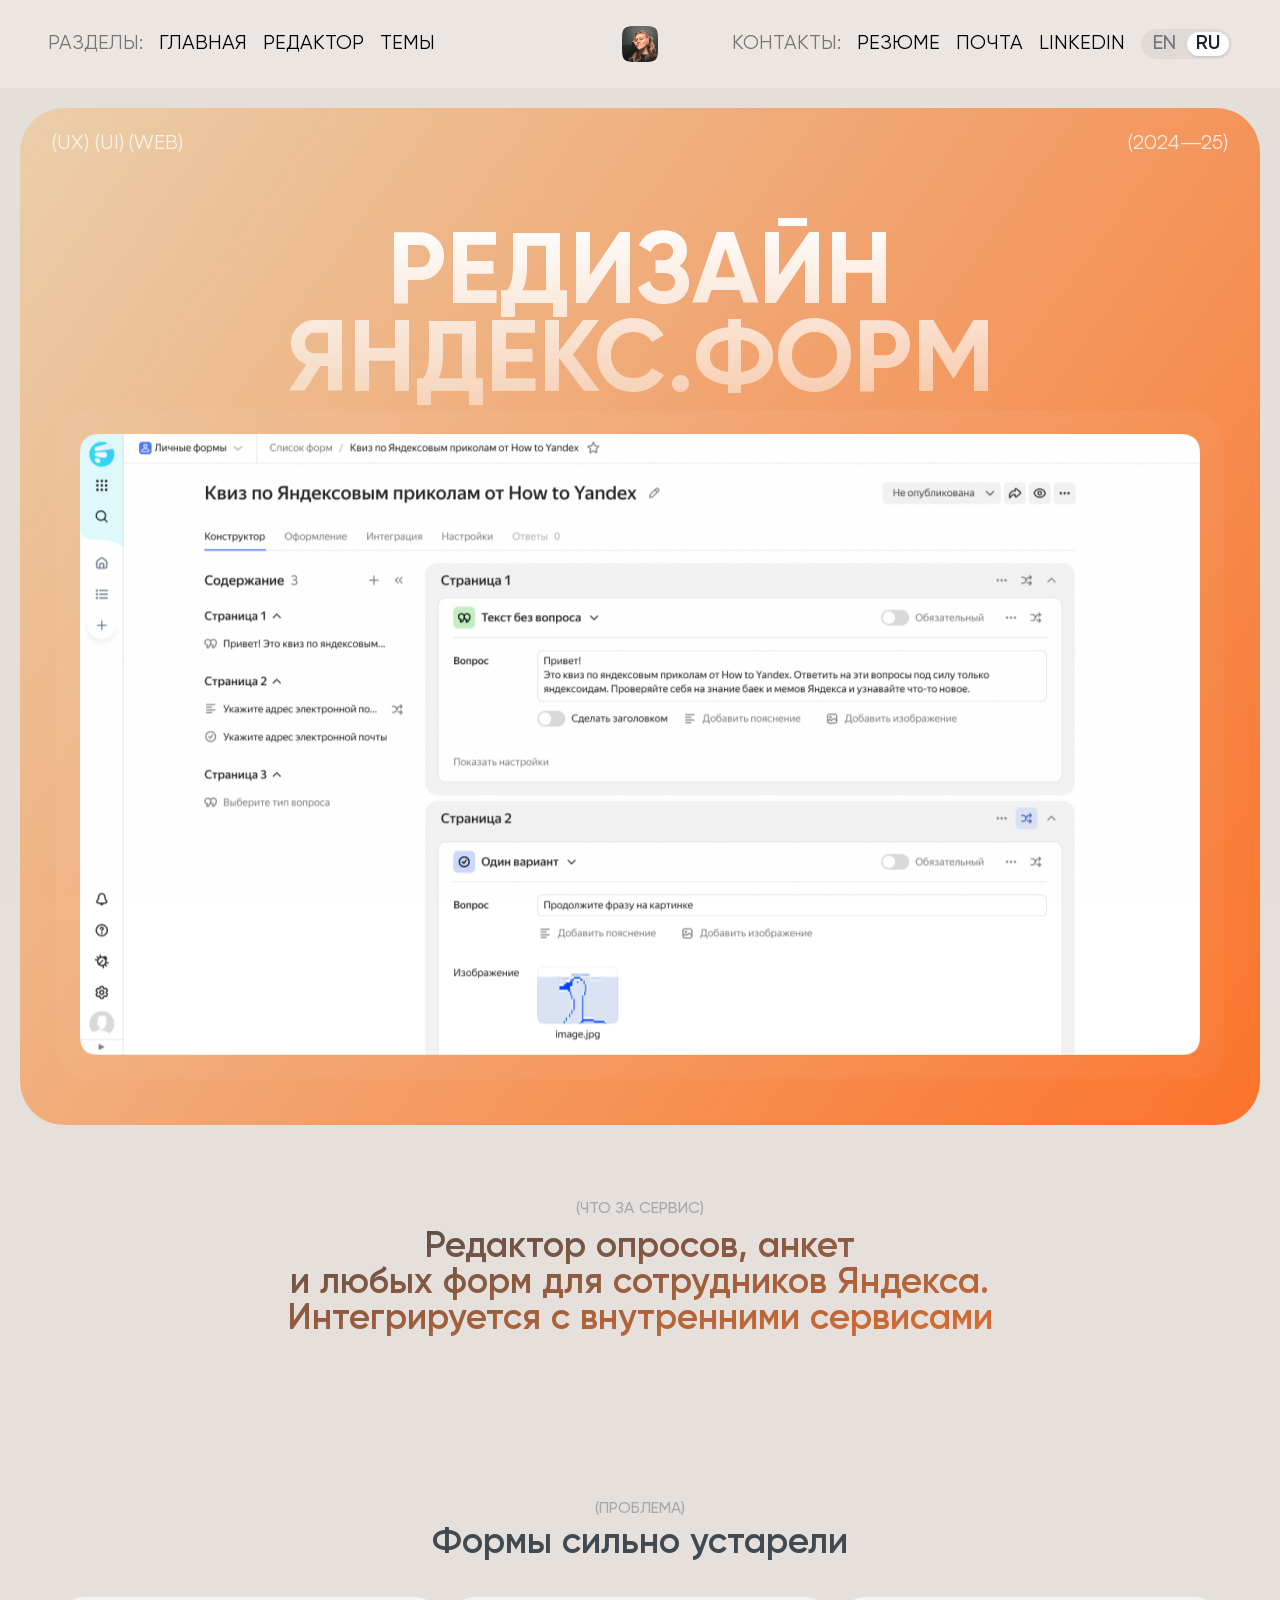
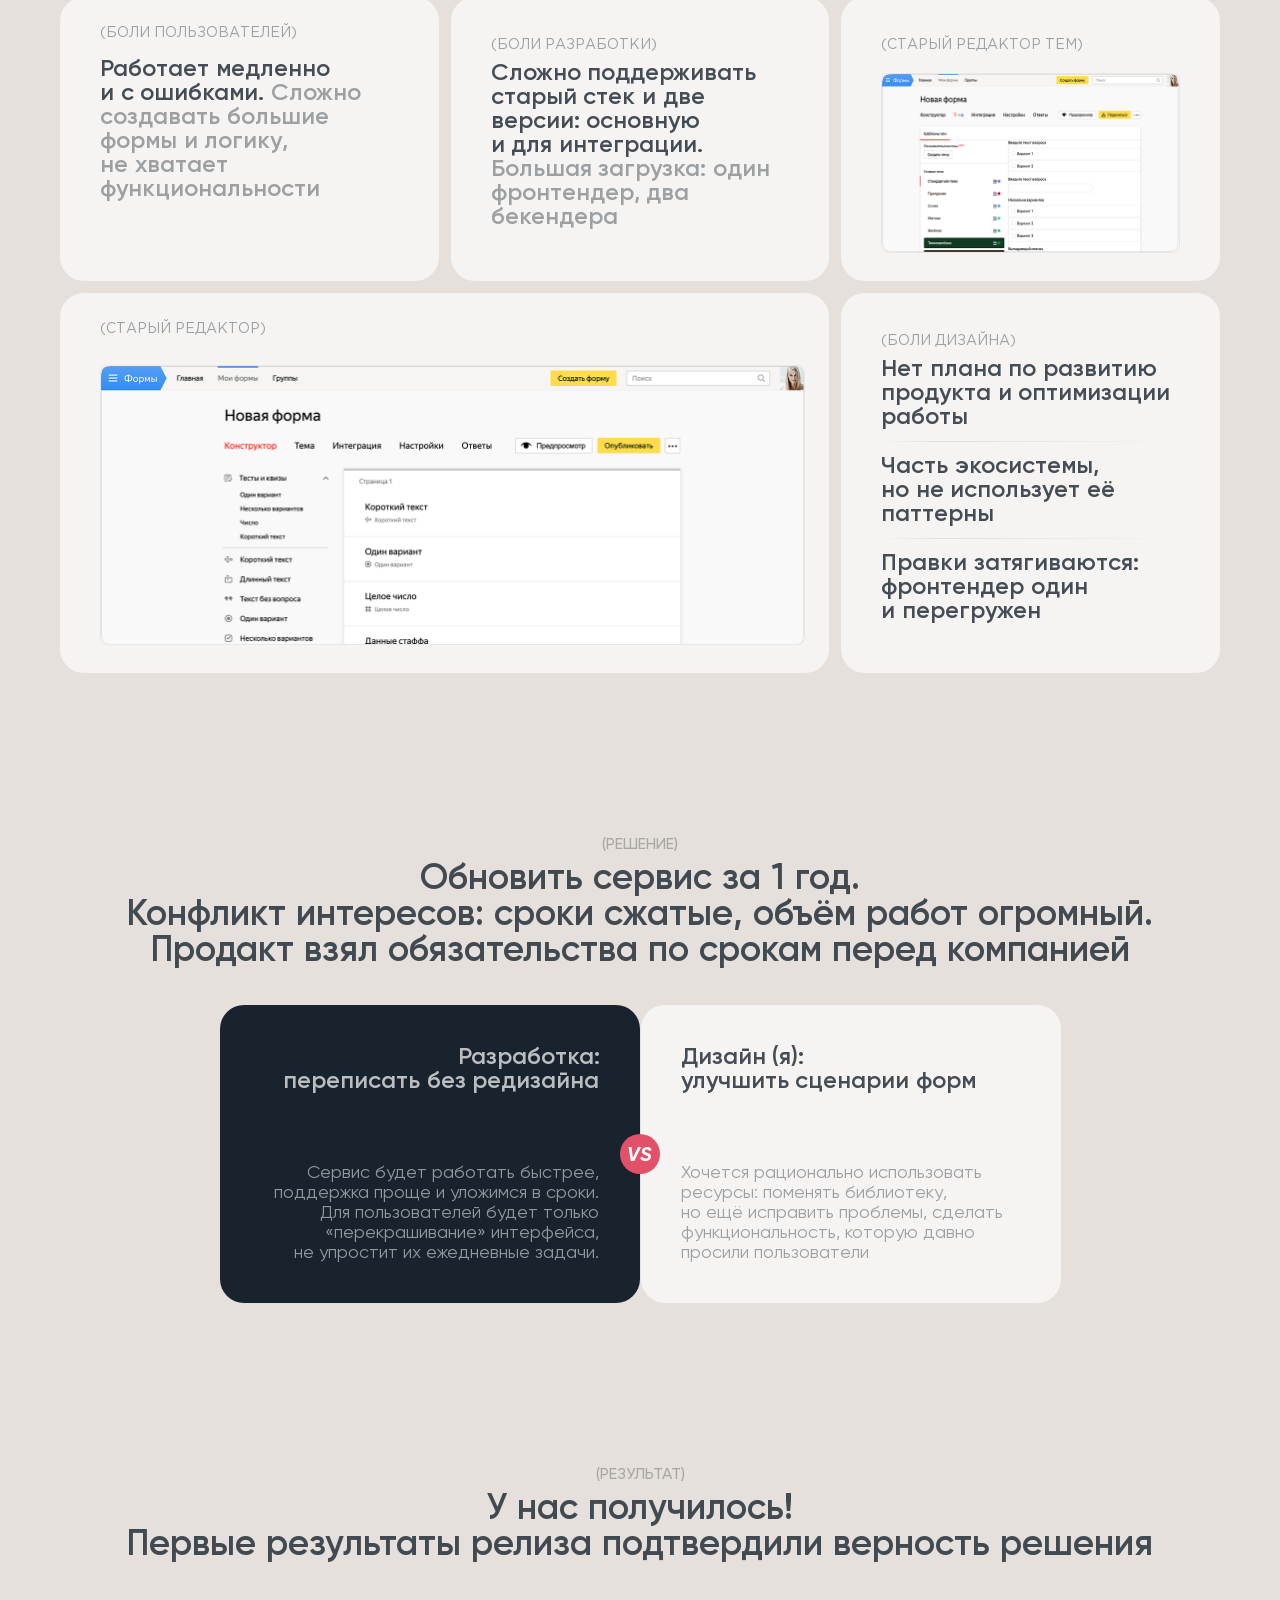
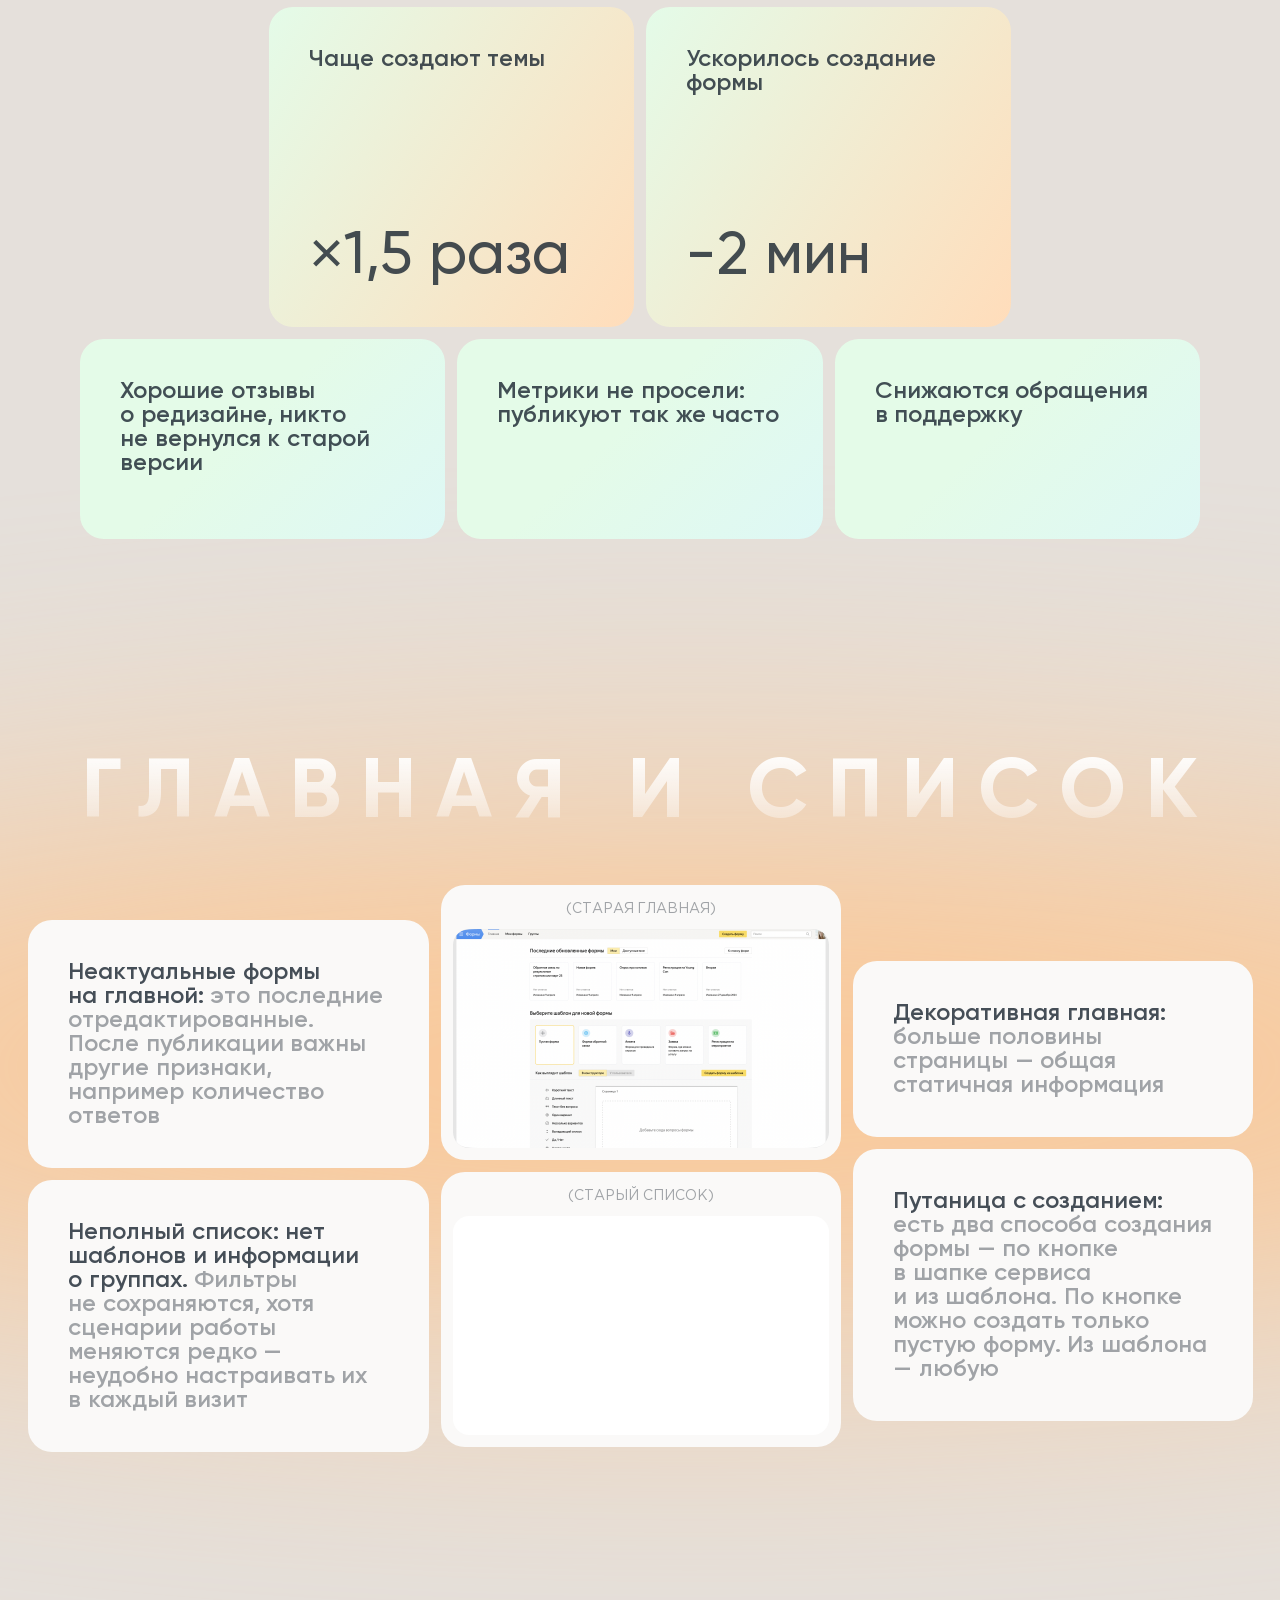
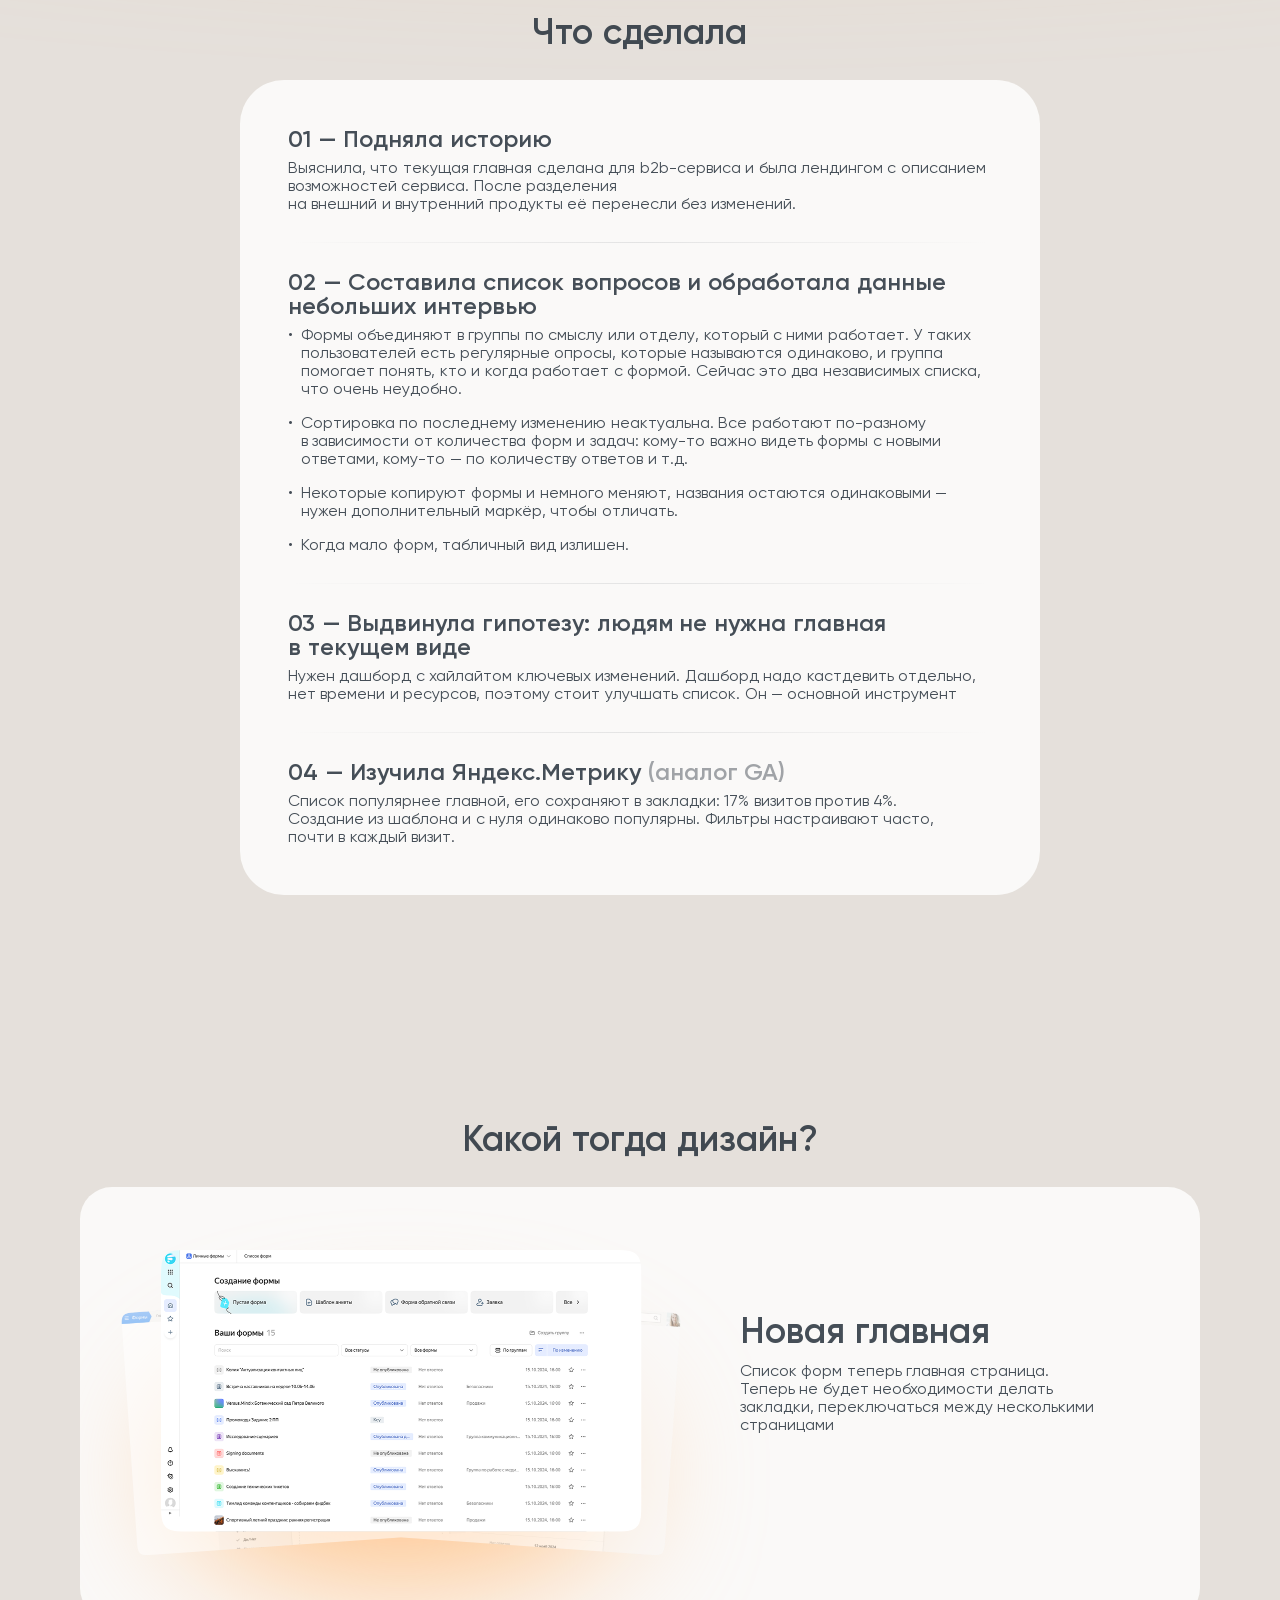
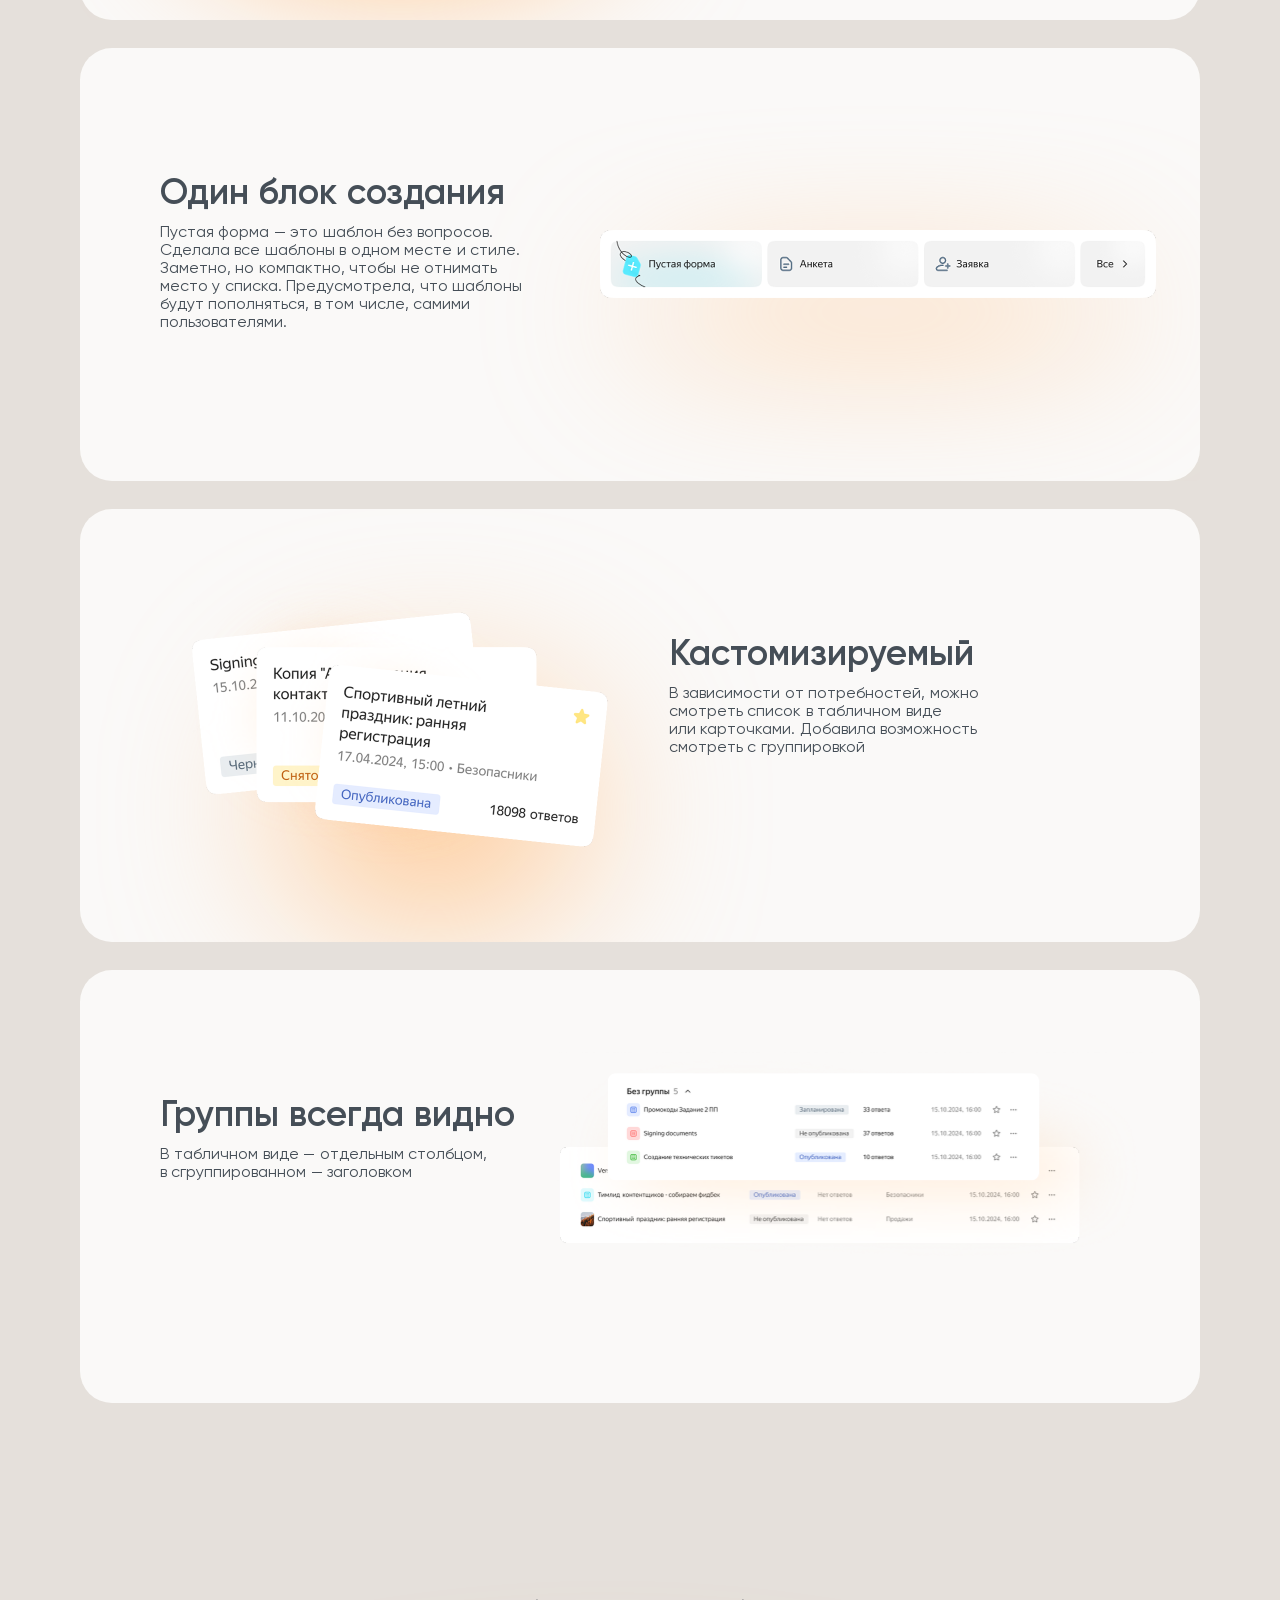
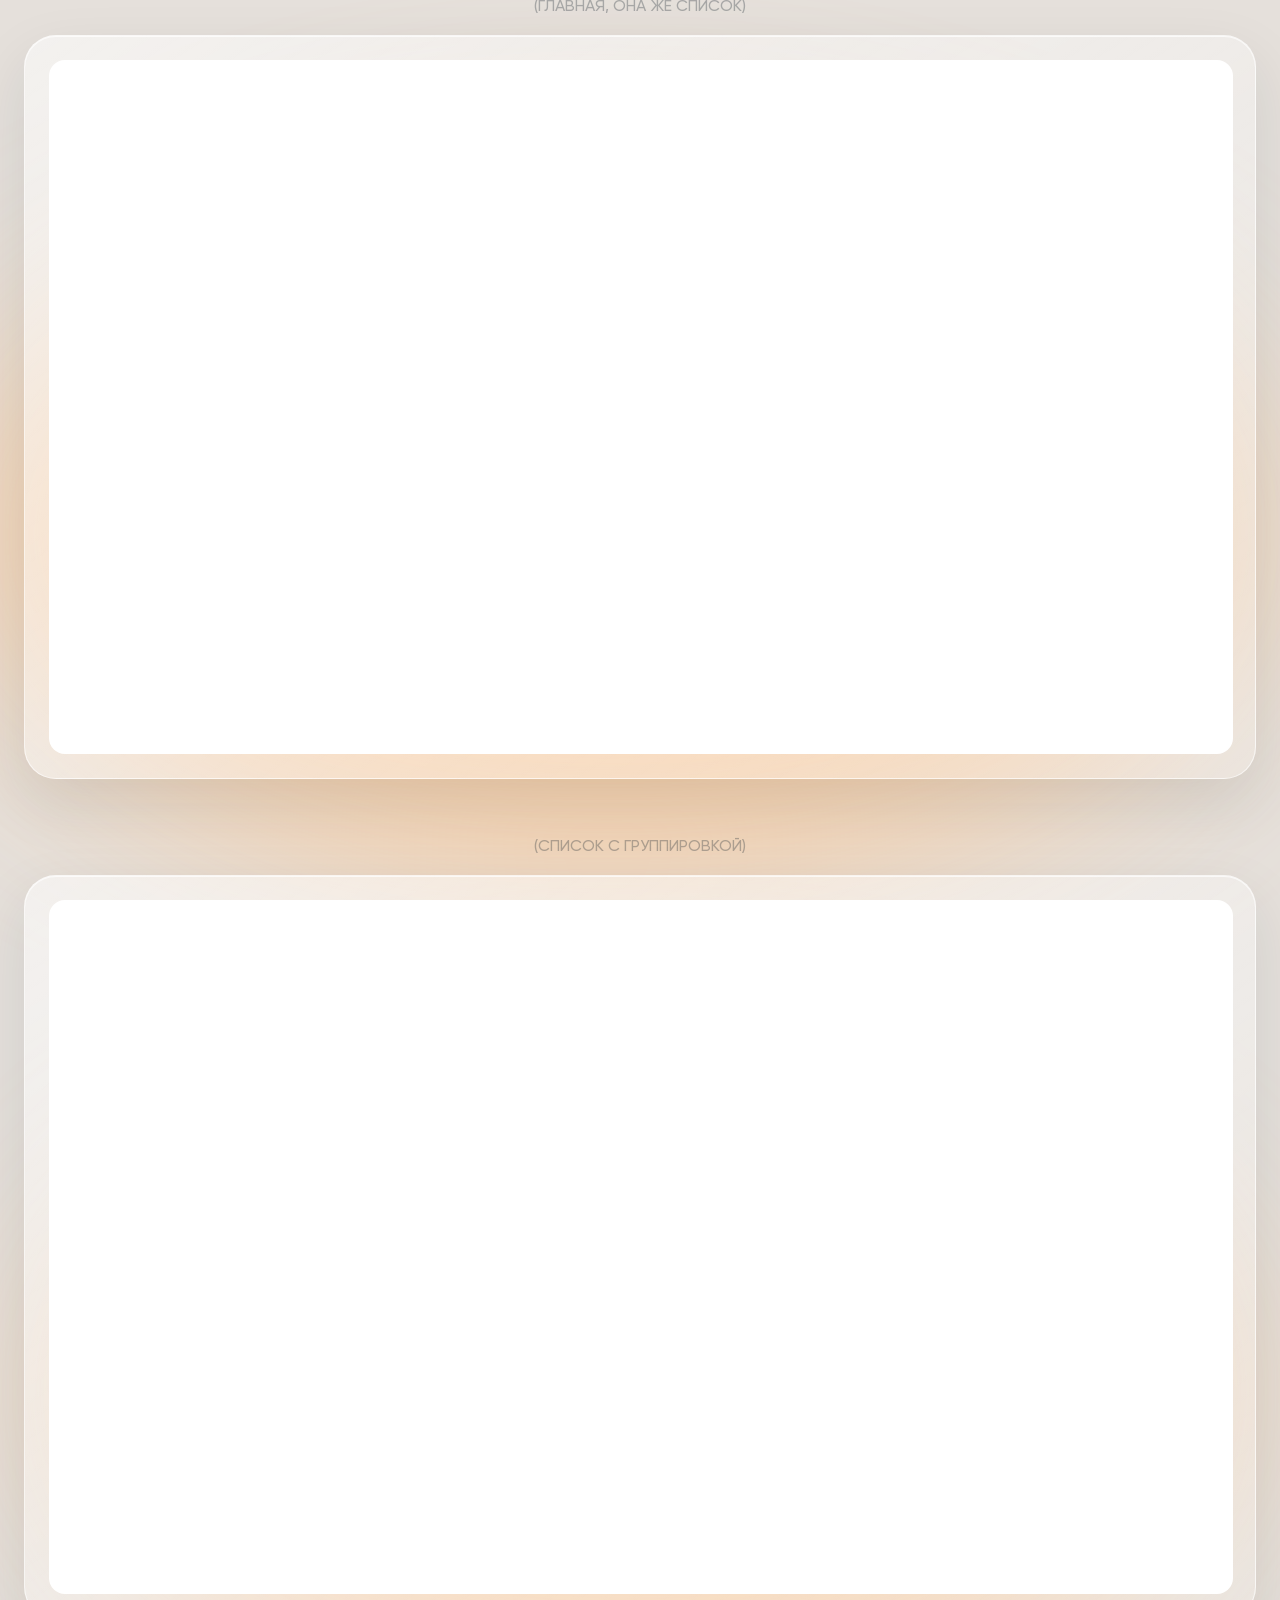
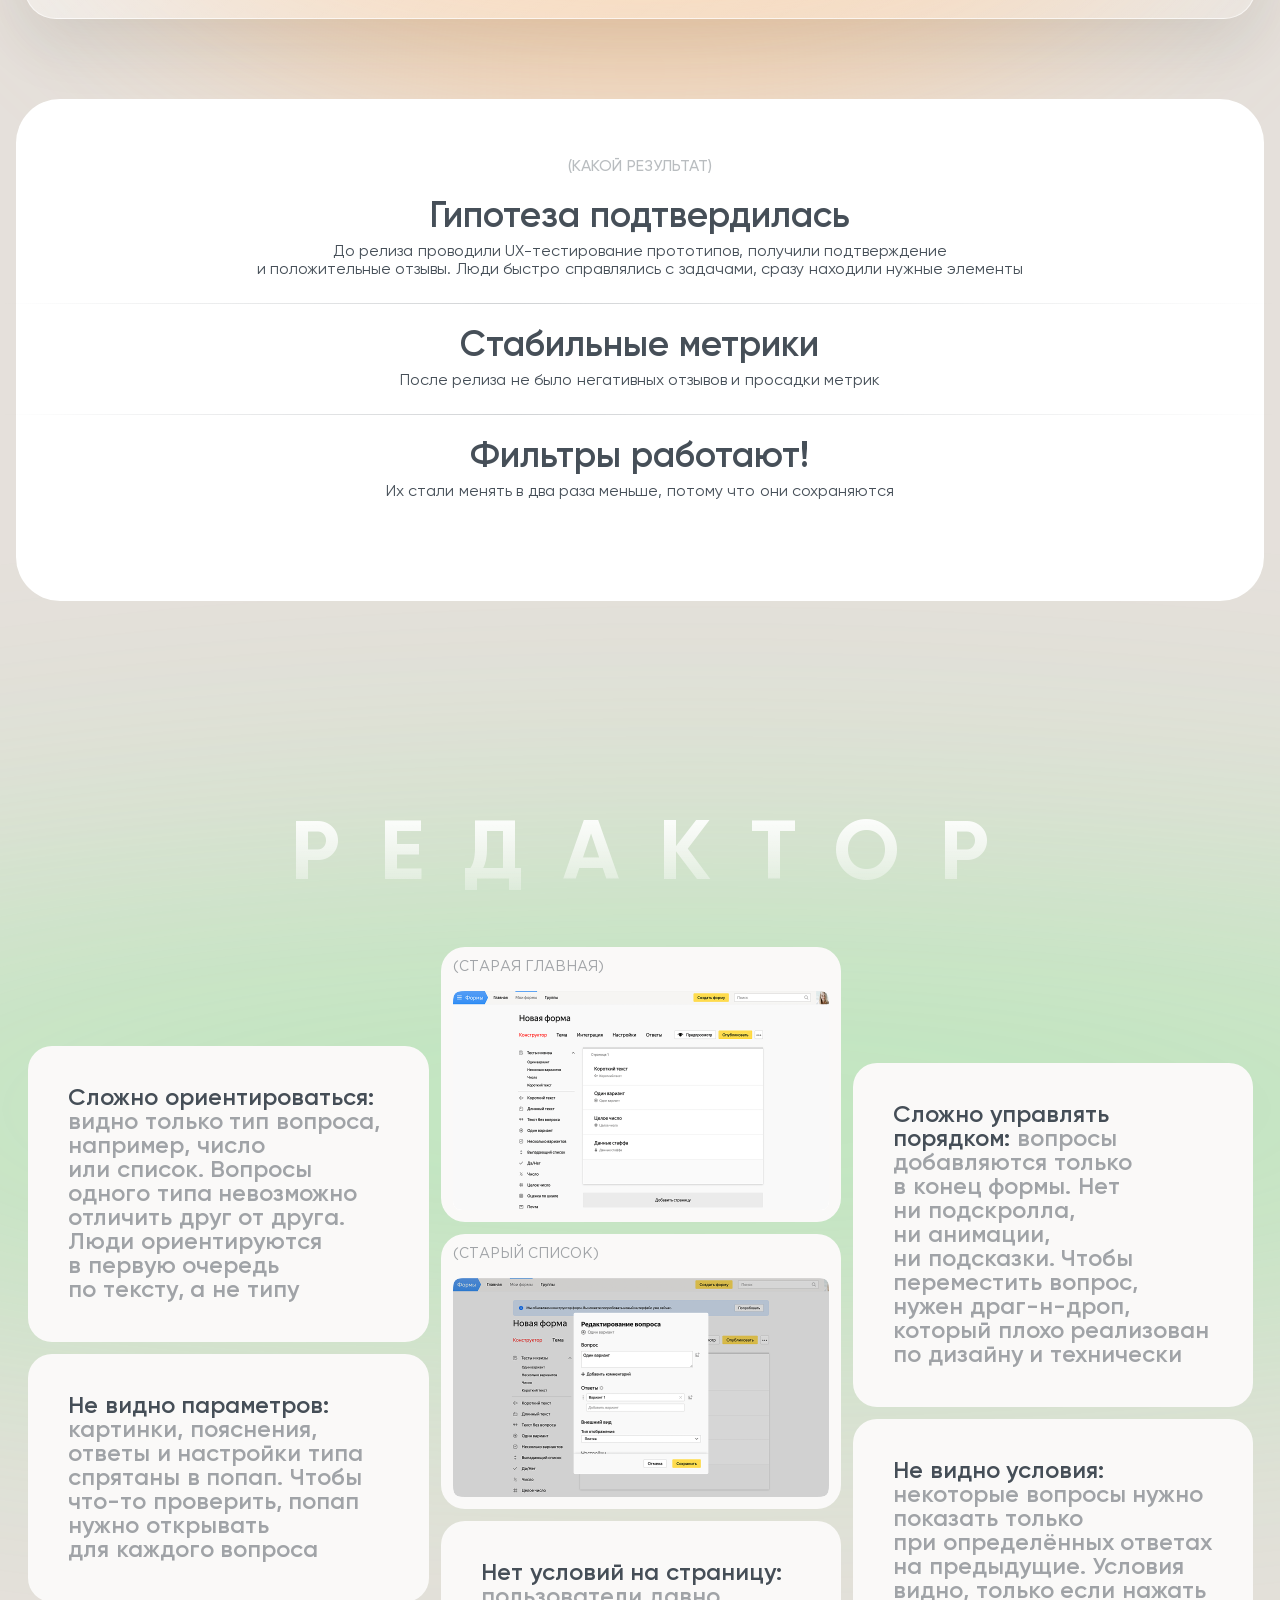
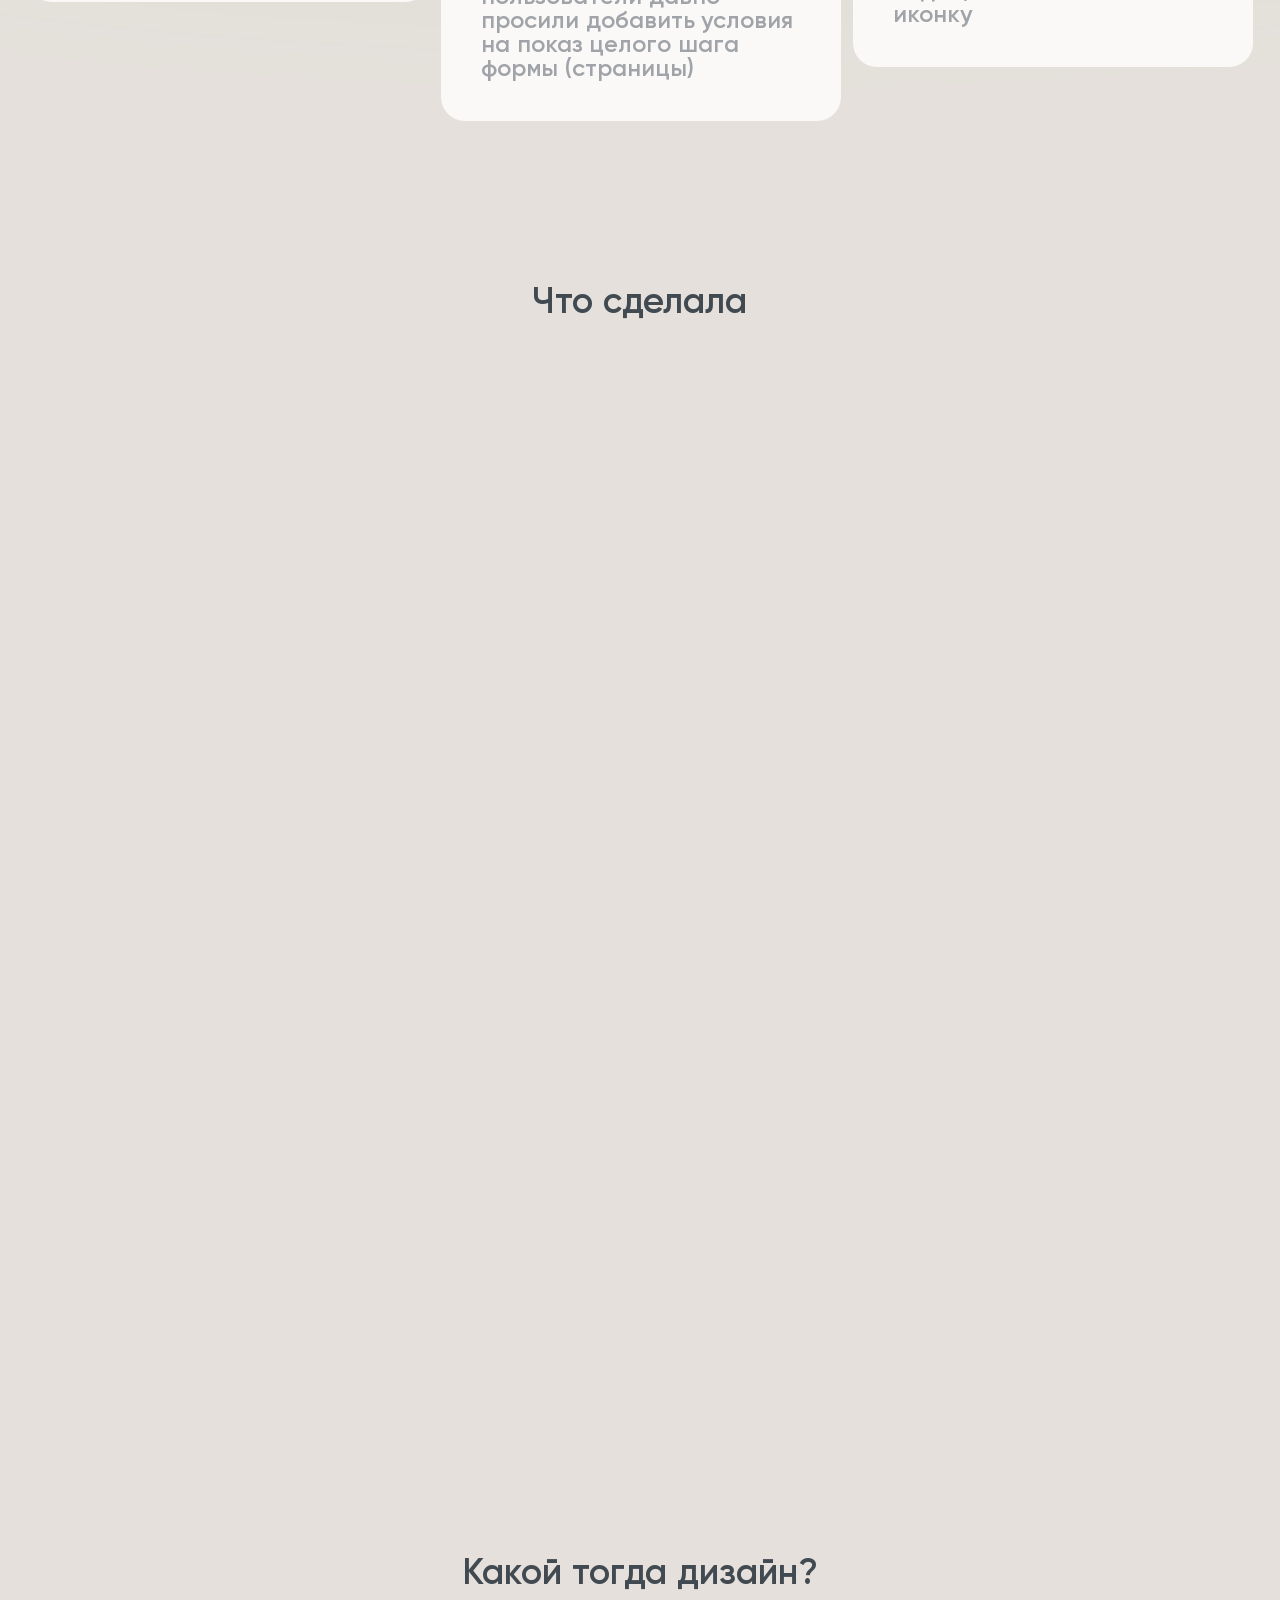
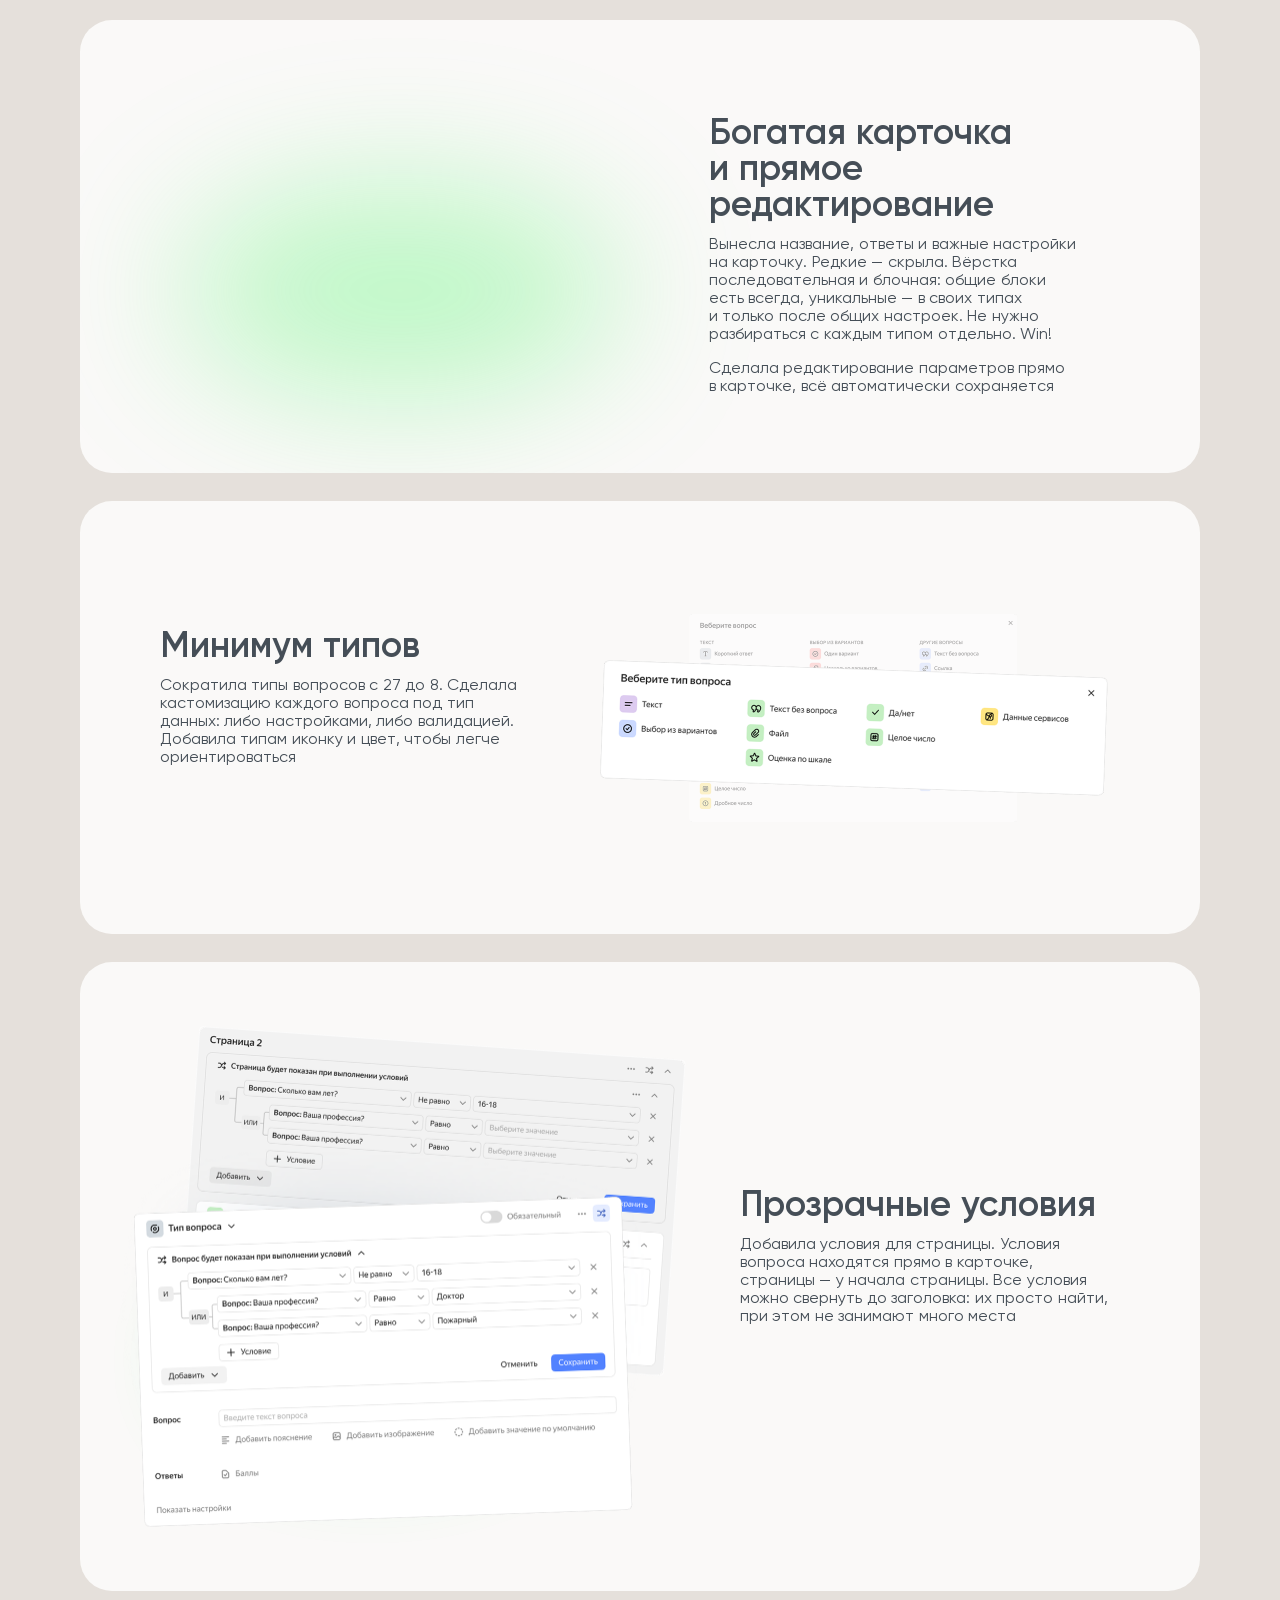
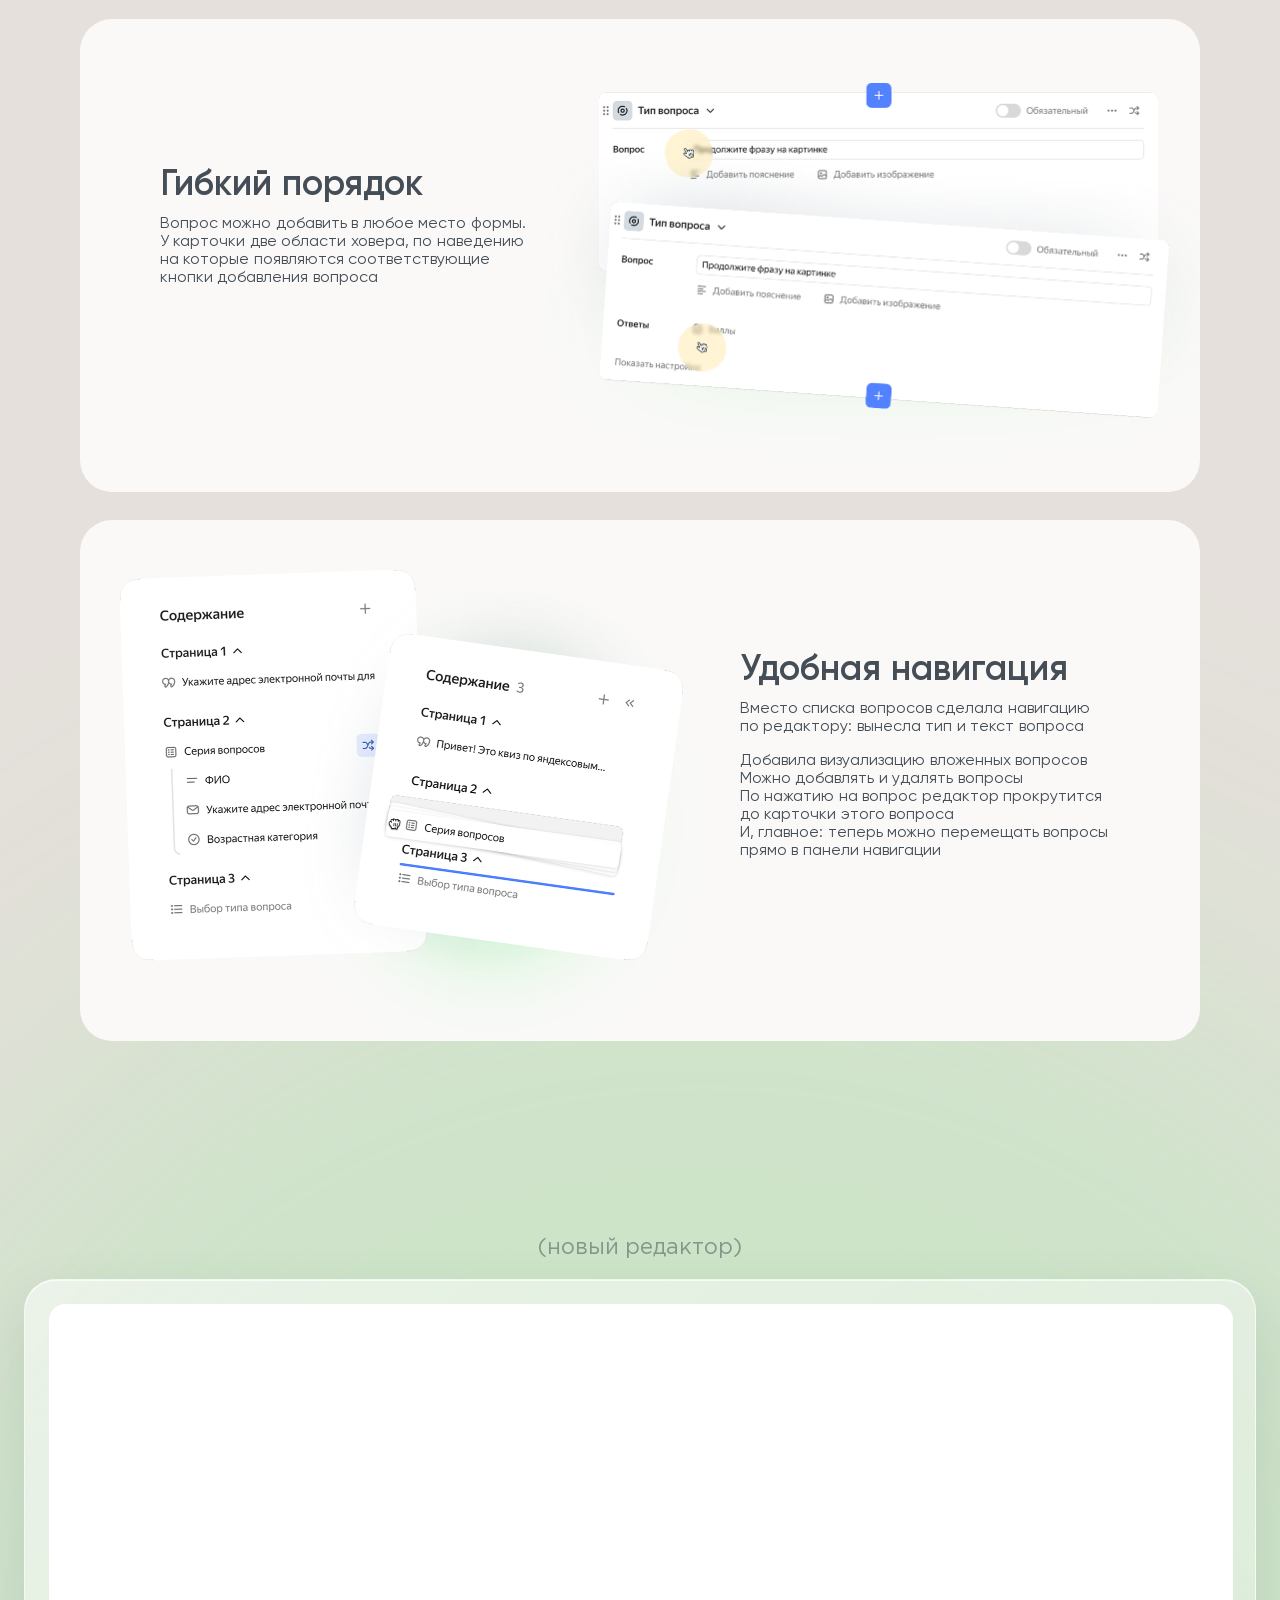
==== commit ad414c24: "Русский кейс: интро, редактор и шторка контактов" ====
--- a/ru/index.html
+++ b/ru/index.html
@@ -4,10 +4,10 @@
 <meta charset="utf-8">
 <meta name="viewport" content="width=device-width, initial-scale=1">
 <title>Редизайн Яндекс.Форм — Екатерина Мохова</title>
-<meta name="description" content="UX/UI-кейс: редизайн Яндекс.Форм — внутреннего конструктора форм компании. Главная и список, конструктор и темы.">
+<meta name="description" content="UX/UI-кейс: редизайн Яндекс.Форм — внутреннего редактора форм компании. Главная и список, редактор и темы.">
 <meta name="author" content="Екатерина Мохова">
 <meta property="og:title" content="Редизайн Яндекс.Форм — UX/UI-кейс">
-<meta property="og:description" content="Редизайн внутреннего конструктора форм Яндекса: главная и список, конструктор и темы.">
+<meta property="og:description" content="Редизайн внутреннего редактора форм Яндекса: главная и список, редактор и темы.">
 <meta property="og:type" content="website">
 <meta property="og:image" content="../assets/img/hero-editor.png">
 <meta name="twitter:card" content="summary_large_image">
@@ -30,7 +30,7 @@
     <nav class="nav">
       <span class="nav__cap">Разделы:</span>
       <a href="#homepage" data-nav="homepage">главная</a>
-      <a href="#editor" data-nav="editor">конструктор</a>
+      <a href="#editor" data-nav="editor">редактор</a>
       <a href="#styles" data-nav="styles">темы</a>
     </nav>
     <a class="avatar" href="../../" aria-label="На главную">
@@ -49,7 +49,7 @@
 <main class="page" id="top">
 
   <!-- ================= HERO ================= -->
-  <section class="hero">
+  <section class="hero" id="intro">
     <div class="hero__card">
       <div class="hero__inner">
         <div class="hero__meta">
@@ -60,7 +60,7 @@
           <h1 class="hero__title" data-hero-title>Редизайн <br>Яндекс.Форм</h1>
           <div class="glass" data-parallax="0.06">
             <figure class="hero__shot">
-              <img src="../assets/img/hero-editor.png" alt="Новый конструктор Яндекс.Форм">
+              <img src="../assets/img/hero-editor.png" alt="Новый редактор Яндекс.Форм">
             </figure>
           </div>
         </div>
@@ -71,7 +71,7 @@
   <!-- ================= ABOUT ================= -->
   <section class="section section--about">
     <p class="eyebrow" data-reveal>(что за сервис)</p>
-    <h2 class="about__title" data-reveal>Конструктор опросов, анкет <br>и любых форм для сотрудников Яндекса. <br>Интегрируется с внутренними сервисами</h2>
+    <h2 class="about__title" data-reveal>Редактор опросов, анкет <br>и любых форм для сотрудников Яндекса. <br>Интегрируется с внутренними сервисами</h2>
   </section>
 
   <!-- ================= PROBLEM ================= -->
@@ -98,7 +98,7 @@
               <img loading="lazy" decoding="async" src="../assets/img/old-theme-editor.png" alt="Старый редактор тем">
             </figure>
             <figure class="shot shot--editor shot--dup">
-              <img loading="lazy" decoding="async" src="../assets/img/old-editor.png" alt="Старый конструктор форм">
+              <img loading="lazy" decoding="async" src="../assets/img/old-editor.png" alt="Старый редактор форм">
             </figure>
           </div>
         </div>
@@ -106,9 +106,9 @@
 
       <div class="grid__row grid__row--b">
         <div class="card card--wide">
-          <p class="label">(старый конструктор)</p>
+          <p class="label">(старый редактор)</p>
           <figure class="shot shot--editor">
-            <img loading="lazy" decoding="async" src="../assets/img/old-editor.png" alt="Старый конструктор форм">
+            <img loading="lazy" decoding="async" src="../assets/img/old-editor.png" alt="Старый редактор форм">
           </figure>
         </div>
         <div class="card card--narrow">
@@ -319,14 +319,14 @@
   <!-- ================= CHAPTER 2 — EDITOR ================= -->
   <section class="chapter chapter--editor" id="editor">
     <div class="chapter__blob" data-blob="0.12"></div>
-    <h2 class="chapter__title">конструктор</h2>
+    <h2 class="chapter__title">редактор</h2>
   </section>
 
   <div class="collage" style="height:874px">
     <div class="card card--shot card--shot-l" data-reveal style="left:440.5px;top:0px;width:400px;height:275px">
       <p class="label">(старая главная)</p>
       <figure class="shot" style="width:376px;height:219px;border-radius:8px">
-        <img loading="lazy" decoding="async" src="../assets/img/editor-old-homepage.png" alt="Старый конструктор">
+        <img loading="lazy" decoding="async" src="../assets/img/editor-old-homepage.png" alt="Старый редактор">
       </figure>
     </div>
     <div class="card card--shot card--shot-l" data-reveal style="left:440.5px;top:287px;width:400px;height:275px">
@@ -430,17 +430,17 @@
       </div>
       <div class="feature__copy" style="left:660px;top:132px">
         <h3 class="h2">Удобная навигация</h3>
-        <div class="body-16"><p>Вместо списка вопросов сделала навигацию по конструктору: вынесла тип и текст вопроса</p><p>Добавила визуализацию вложенных вопросов <br>Можно добавлять и удалять вопросы <br>По нажатию на вопрос конструктор прокрутится до карточки этого вопроса <br>И, главное: теперь можно перемещать вопросы прямо в панели навигации</p></div>
-      </div>
-    </article>
-  </section>
-
-  <section class="showcase" style="padding:32px 0 64px" data-cap="(новый конструктор) и (несколько страниц)">
+        <div class="body-16"><p>Вместо списка вопросов сделала навигацию по редактору: вынесла тип и текст вопроса</p><p>Добавила визуализацию вложенных вопросов <br>Можно добавлять и удалять вопросы <br>По нажатию на вопрос редактор прокрутится до карточки этого вопроса <br>И, главное: теперь можно перемещать вопросы прямо в панели навигации</p></div>
+      </div>
+    </article>
+  </section>
+
+  <section class="showcase" style="padding:32px 0 64px" data-cap="(новый редактор) и (несколько страниц)">
     <div class="showcase__blob" style="left:-237px;top:-318px;width:1881px;height:1783px;background:var(--green-glow);filter:blur(148px)" data-blob="0.08"></div>
     <div class="showcase__item" data-reveal>
-      <p class="label--lg">(новый конструктор)</p>
+      <p class="label--lg">(новый редактор)</p>
       <div class="showcase__glass">
-        <figure class="showcase__shot" style="height:1062px"><img loading="lazy" decoding="async" src="../assets/img/editor-new.png" alt="Новый конструктор Форм"></figure>
+        <figure class="showcase__shot" style="height:1062px"><img loading="lazy" decoding="async" src="../assets/img/editor-new.png" alt="Новый редактор Форм"></figure>
       </div>
     </div>
   </section>
@@ -465,12 +465,12 @@
       <div class="result-rule"></div>
       <div class="result-item">
         <h3 class="h2">Гладкий релиз</h3>
-        <div class="body-16"><p>Новый конструктор релизили целиком и дали возможность перейти на новый интерфейс в течение пары месяцев. <br>В первую неделю после релиза больше половины перешли на новый интерфейс. <br>За две недели почти все перешли. Никто не вернулся к старой версии</p></div>
+        <div class="body-16"><p>Новый редактор релизили целиком и дали возможность перейти на новый интерфейс в течение пары месяцев. <br>В первую неделю после релиза больше половины перешли на новый интерфейс. <br>За две недели почти все перешли. Никто не вернулся к старой версии</p></div>
       </div>
       <div class="result-rule"></div>
       <div class="result-item">
         <h3 class="h2">Улучшение метрик</h3>
-        <div class="body-16"><p>Время пользования конструктором уменьшается: на минуту и более в зависимости от размера формы, <br>количество форм и публикаций осталось прежним. <br>Новый редактор нагляднее, убраны лишние шаги</p></div>
+        <div class="body-16"><p>Время пользования редактором уменьшается: на минуту и более в зависимости от размера формы, <br>количество форм и публикаций осталось прежним. <br>Новый редактор нагляднее, убраны лишние шаги</p></div>
       </div>
     </article>
   </section>
@@ -655,12 +655,27 @@
 
 <nav class="dock" aria-label="Разделы:">
   <span class="dock__sections">
+    <a href="#intro" data-nav="intro">интро</a>
     <a href="#homepage" data-nav="homepage">главная</a>
-    <a href="#editor" data-nav="editor">конструктор</a>
+    <a href="#editor" data-nav="editor">редактор</a>
     <a href="#styles" data-nav="styles">темы</a>
   </span>
-  <a class="dock__cta" href="mailto:katecherno@proton.me">почта</a>
+  <button class="dock__cta" type="button" data-sheet="contacts">контакты</button>
 </nav>
+
+
+<div class="sheet" id="contacts" hidden>
+  <button class="sheet__scrim" type="button" data-sheet-close aria-label="Закрыть"></button>
+  <div class="sheet__panel" role="dialog" aria-modal="true" aria-labelledby="contacts-title">
+    <span class="sheet__grip" aria-hidden="true"></span>
+    <p class="sheet__title" id="contacts-title">Контакты</p>
+    <ul class="sheet__list">
+      <li><a href="mailto:katecherno@proton.me">Почта<span>katecherno@proton.me</span></a></li>
+      <li><a href="https://www.linkedin.com/in/екатерина-мохова-a036a053/" target="_blank" rel="noopener">LinkedIn<span>Катя Мохова</span></a></li>
+      <li><a href="https://disk.yandex.ru/i/5MKnDbh3JXLgug" target="_blank" rel="noopener">Резюме<span>PDF</span></a></li>
+    </ul>
+  </div>
+</div>
 
 <script src="../js/main.js?v=8"></script>
 </body>
--- a/css/style.css
+++ b/css/style.css
@@ -212,7 +212,9 @@
   -webkit-backdrop-filter: blur(14px) saturate(1.4);
   transition: transform 0.45s var(--ease), background 0.35s linear;
 }
-.header.is-hidden { transform: translateY(-100%); }
+/* шапка не уезжает никогда: класс оставлен ради обратной совместимости,
+   но движения у него больше нет — меню всегда прибито к верху */
+.header.is-hidden { transform: none; }
 
 .header__inner {
   width: var(--page);
@@ -852,6 +854,7 @@
 }
 
 @media (prefers-reduced-motion: reduce) {
+  .sheet__panel { transition: none; }
   html { scroll-behavior: auto; }
   [data-reveal],
   [data-reveal-stagger] > * { opacity: 1 !important; transform: none !important; transition: none !important; }
@@ -1569,6 +1572,103 @@
   .collage__shots { display: contents; }
   .collage__dots { display: none; }
 }
+
+/* ===========================================================================
+   Шторка с контактами: открывается кнопкой в нижней таблетке.
+   Контакты идут вертикальным списком, закрывается по фону, Esc и свайпу вниз.
+   =========================================================================== */
+.sheet {
+  position: fixed;
+  inset: 0;
+  z-index: 600;
+  display: flex;
+  align-items: flex-end;
+}
+.sheet[hidden] { display: none; }
+
+.sheet__scrim {
+  position: absolute;
+  inset: 0;
+  width: 100%;
+  padding: 0;
+  border: 0;
+  cursor: pointer;
+  background: rgba(24, 35, 46, 0.4);
+  opacity: 0;
+  transition: opacity 0.3s var(--ease);
+}
+.sheet.is-open .sheet__scrim { opacity: 1; }
+
+.sheet__panel {
+  position: relative;
+  width: 100%;
+  max-height: 84vh;
+  overflow-y: auto;
+  padding: 10px 12px calc(16px + env(safe-area-inset-bottom, 0px));
+  border-radius: 24px 24px 0 0;
+  background: #fff;
+  box-shadow: 0 -8px 44px rgba(39, 55, 69, 0.2);
+  transform: translateY(101%);
+  transition: transform 0.4s var(--ease-out);
+}
+.sheet.is-open .sheet__panel { transform: none; }
+
+.sheet__grip {
+  display: block;
+  width: 44px;
+  height: 4px;
+  margin: 0 auto 14px;
+  border-radius: 999px;
+  background: rgba(24, 35, 46, 0.16);
+}
+.sheet__title {
+  margin-bottom: 12px;
+  font-family: var(--font-alt);
+  font-size: 12px;
+  line-height: 14px;
+  text-transform: uppercase;
+  text-align: center;
+  color: rgba(24, 35, 46, 0.4);
+}
+.sheet__list {
+  list-style: none;
+  margin: 0;
+  padding: 0;
+  display: flex;
+  flex-direction: column;
+  gap: 8px;
+}
+.sheet__list a {
+  display: flex;
+  align-items: baseline;
+  justify-content: space-between;
+  gap: 12px;
+  padding: 16px 18px;
+  border-radius: 16px;
+  background: rgba(24, 35, 46, 0.045);
+  font-weight: 500;
+  font-size: 16px;
+  line-height: 20px;
+  color: rgba(24, 35, 46, 0.45);
+  transition: background 0.25s var(--ease), transform 0.14s var(--ease-out);
+}
+/* сам контакт — главное в строке, подпись слева только называет его */
+.sheet__list a span {
+  font-weight: 600;
+  font-size: 16px;
+  line-height: 20px;
+  text-align: right;
+  color: var(--ink);
+}
+.sheet__list a:active { transform: scale(0.985); }
+@media (hover: hover) and (pointer: fine) {
+  .sheet__list a:hover { background: rgba(251, 116, 44, 0.12); }
+}
+.sheet__scrim:focus-visible,
+.sheet__list a:focus-visible { outline: 2px solid var(--hover); outline-offset: 3px; }
+
+/* пока шторка открыта, страница под ней не скроллится */
+body.is-locked { overflow: hidden; }
 
 /* ===========================================================================
    Нижняя таблетка: разделы и почта в зоне большого пальца.
@@ -1596,7 +1696,7 @@
     box-shadow: 0 6px 26px rgba(39, 55, 69, 0.14);
     transition: transform 0.45s var(--ease), opacity 0.3s linear;
   }
-  /* «sticky» понимаем буквально: плашка остаётся, даже когда шапка уезжает */
+  /* нижняя навигация тоже залипает */
   .header.is-hidden ~ .dock { transform: none; opacity: 1; }
   .dock.is-hidden { transform: translateY(calc(100% + 24px)); opacity: 0; }
 
@@ -1604,7 +1704,7 @@
   .dock__sections { display: flex; align-items: center; min-width: 0; }
 
   .dock a {
-    flex: 0 1 auto;
+    flex: 0 0 auto;              /* не сжимаемся: подписи не должны слипаться */
     min-width: 0;
     text-align: center;
     font-weight: 500;
@@ -1644,15 +1744,29 @@
   }
 }
 
-/* уже макета: сначала поджимаем отступы таблетки, кегль оставляем ----------- */
+/* ---------------------------------------------------------------------------
+   Уже макета. Отступы и гэп из макета (12 и 20) рассчитаны на три коротких
+   английских раздела; на главной их четыре, а по-русски слова длиннее, поэтому
+   ниже 430 поджимаем сначала отступы, а потом уже кегль.
+   --------------------------------------------------------------------------- */
+@media (max-width: 539px) {
+  .dock { gap: 8px; }
+  .dock a { padding: 6px 6px 4px; }
+  .dock .dock__cta { padding: 6px 9px 4px; }
+  .dock a, .dock .dock__cta { font-size: 13px; }
+}
+
 @media (max-width: 389px) {
-  .dock { gap: 12px; }
-  .dock a { padding: 6px 8px 4px; }
-}
-
-/* совсем узкие экраны: уменьшаем и кегль ----------------------------------- */
-@media (max-width: 359px) {
-  .dock { gap: 8px; }
-  .dock a { padding: 6px 7px 4px; font-size: 13px; }
-  .dock .dock__cta { padding: 6px 9px 4px; font-size: 13px; }
-}
+  .dock { gap: 6px; }
+  .dock a { padding: 6px 5px 4px; }
+  .dock .dock__cta { padding: 6px 8px 4px; }
+  .dock a, .dock .dock__cta { font-size: 12px; }
+}
+
+/* 320: пять подписей по-русски в 280 пикселях — последний рубеж */
+@media (max-width: 329px) {
+  .dock { gap: 5px; }
+  .dock a { padding: 6px 4px 4px; }
+  .dock .dock__cta { padding: 6px 7px 4px; }
+  .dock a, .dock .dock__cta { font-size: 11px; }
+}
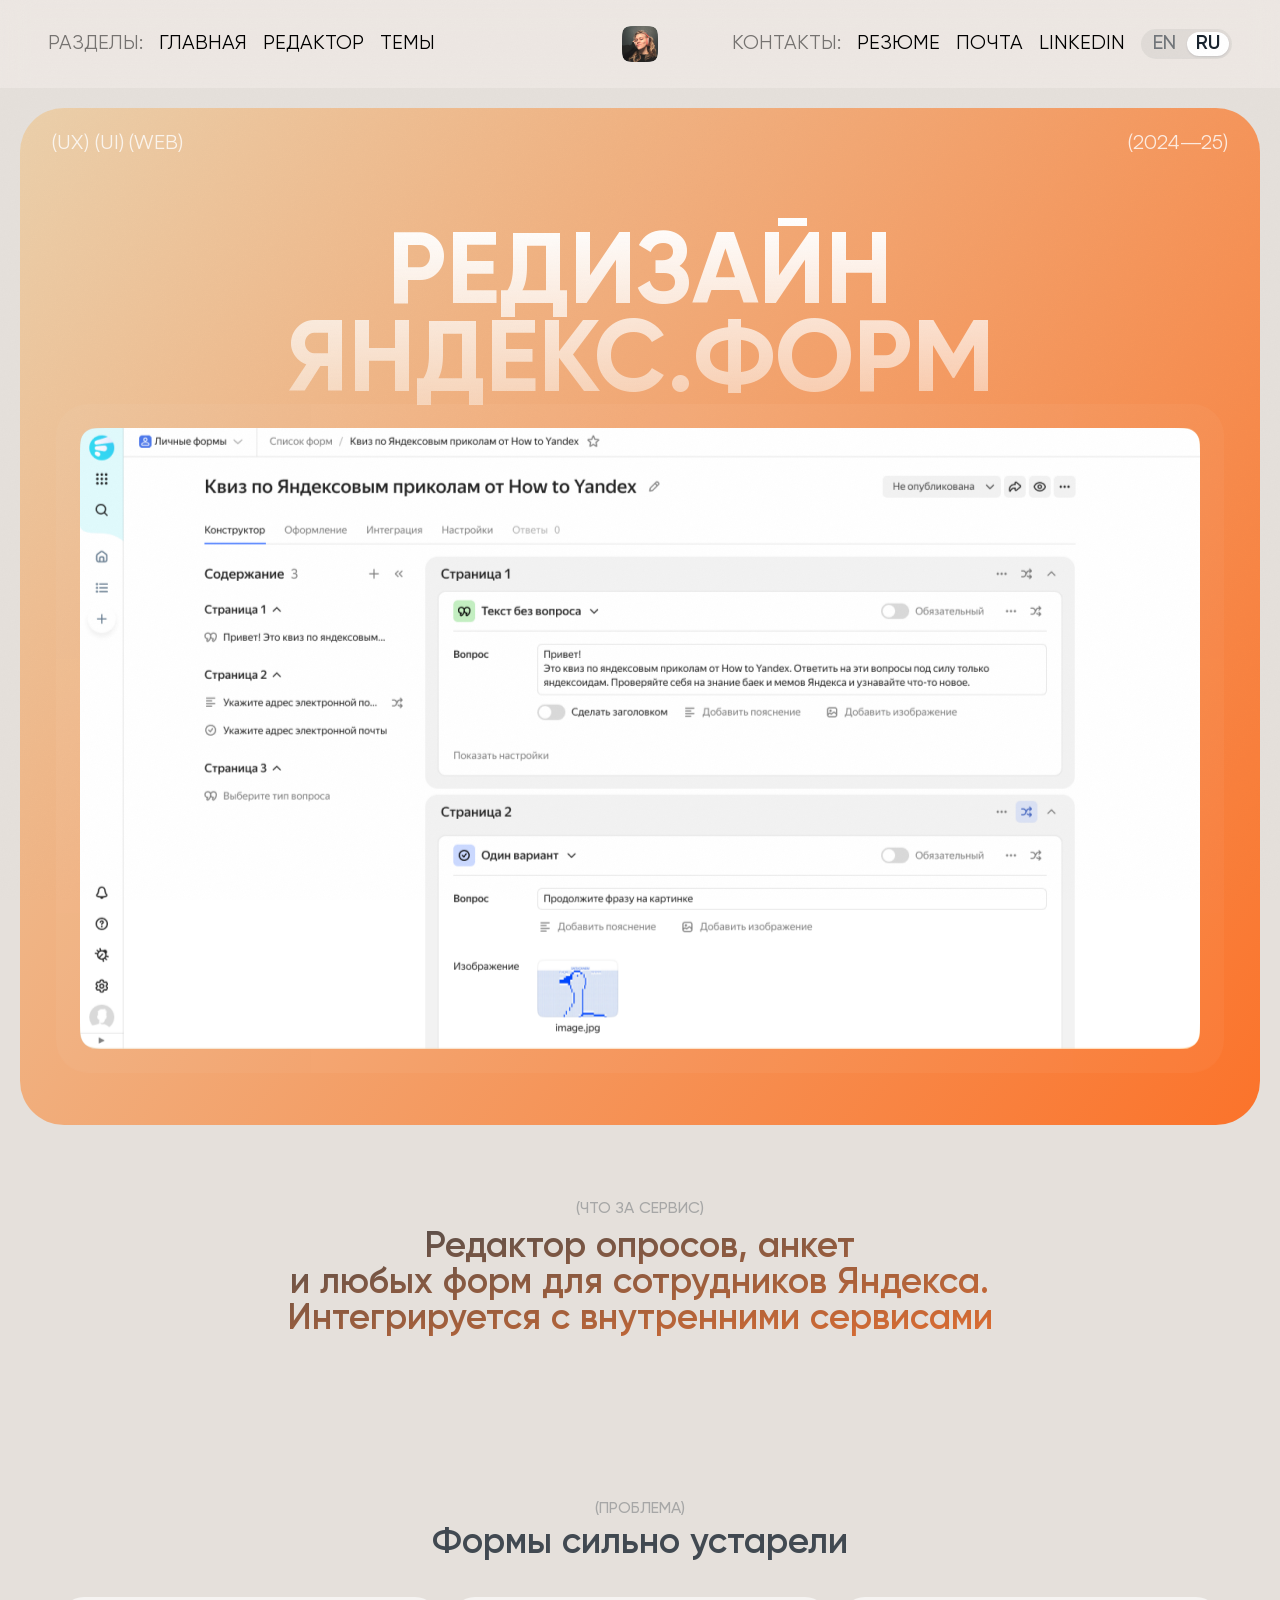
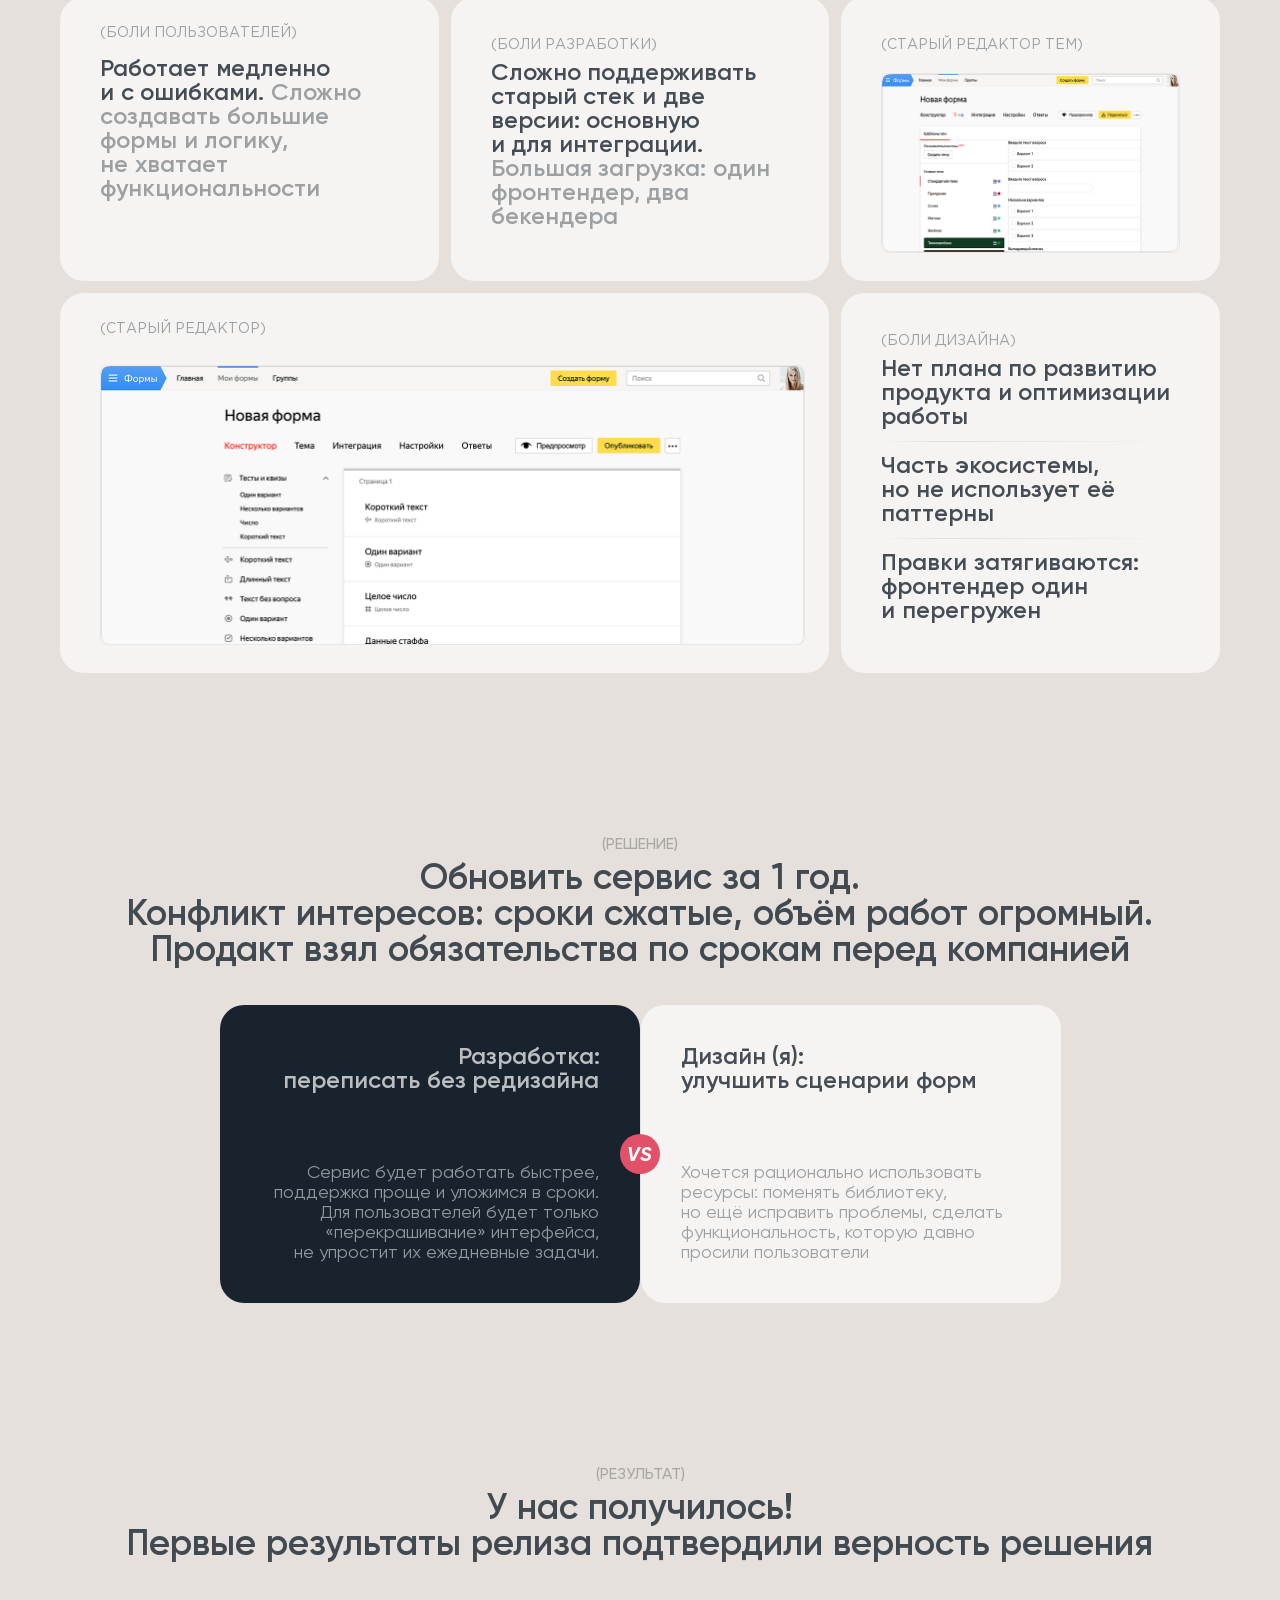
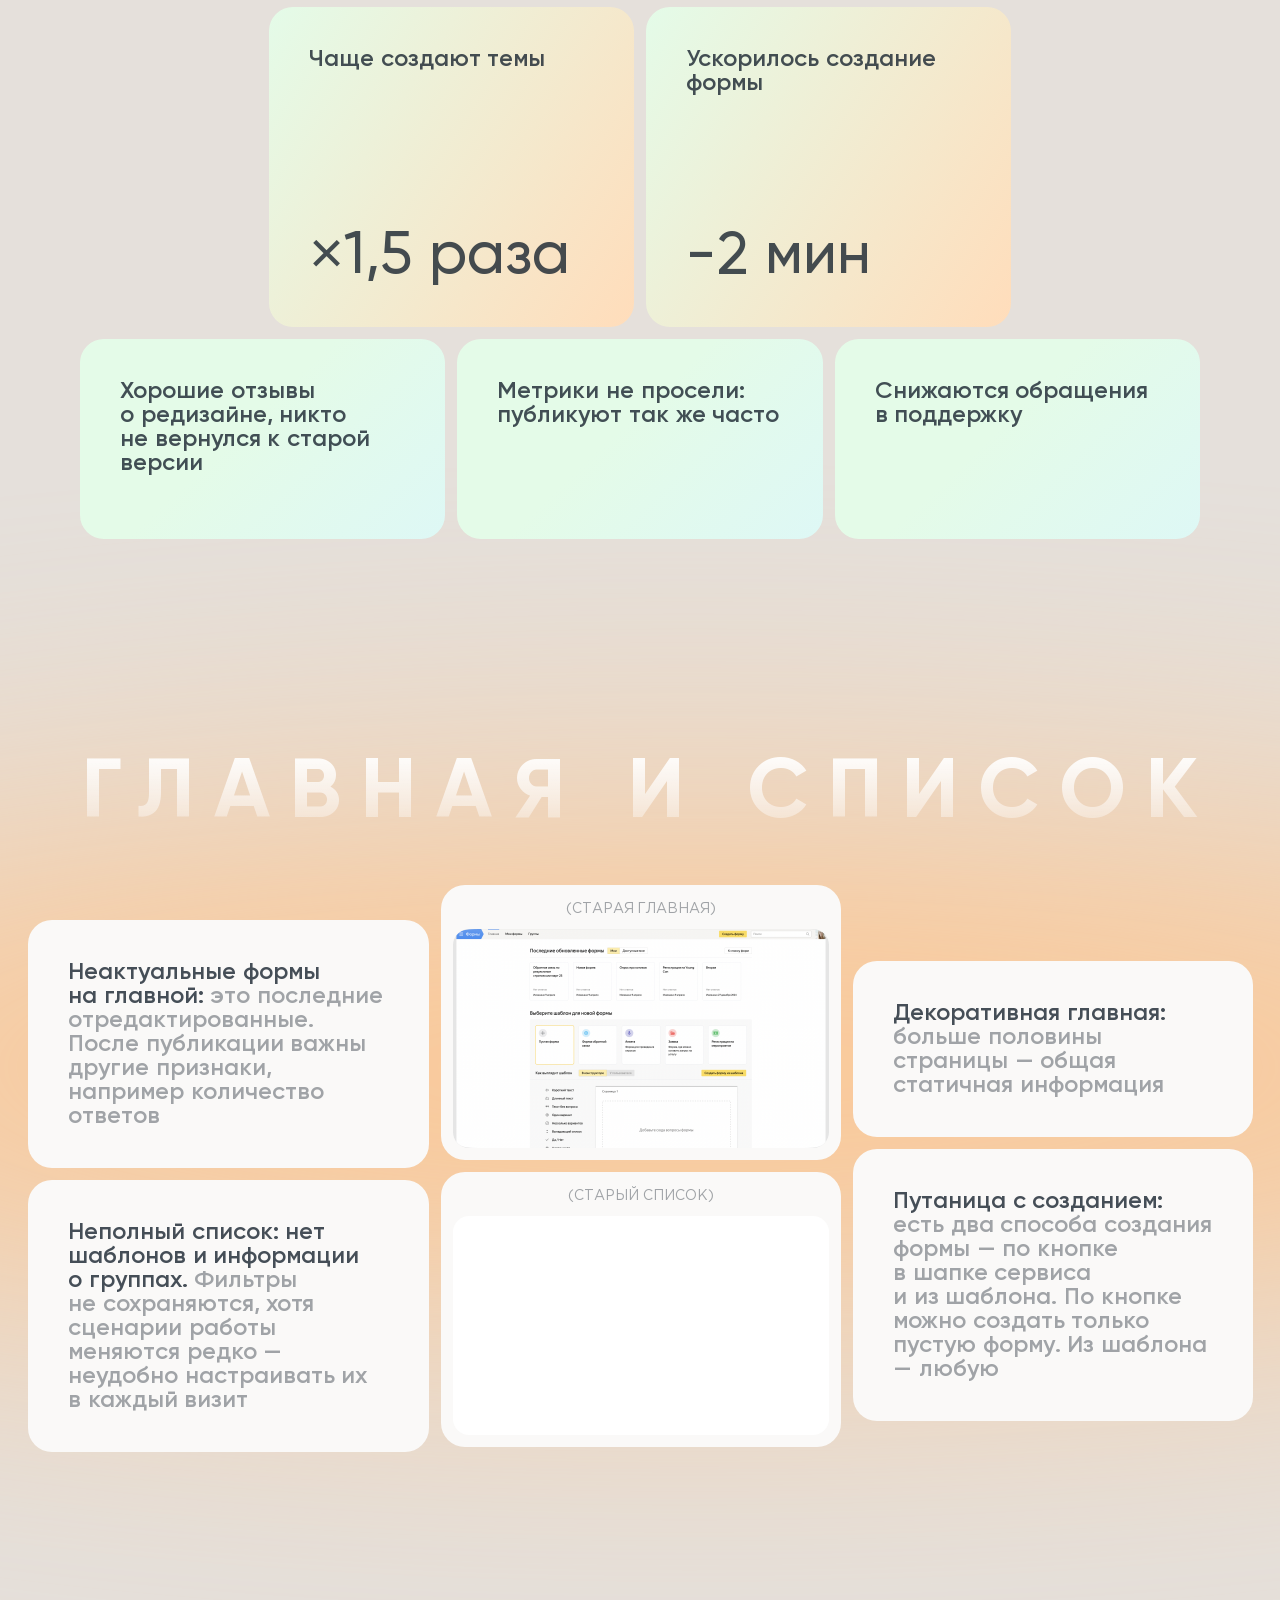
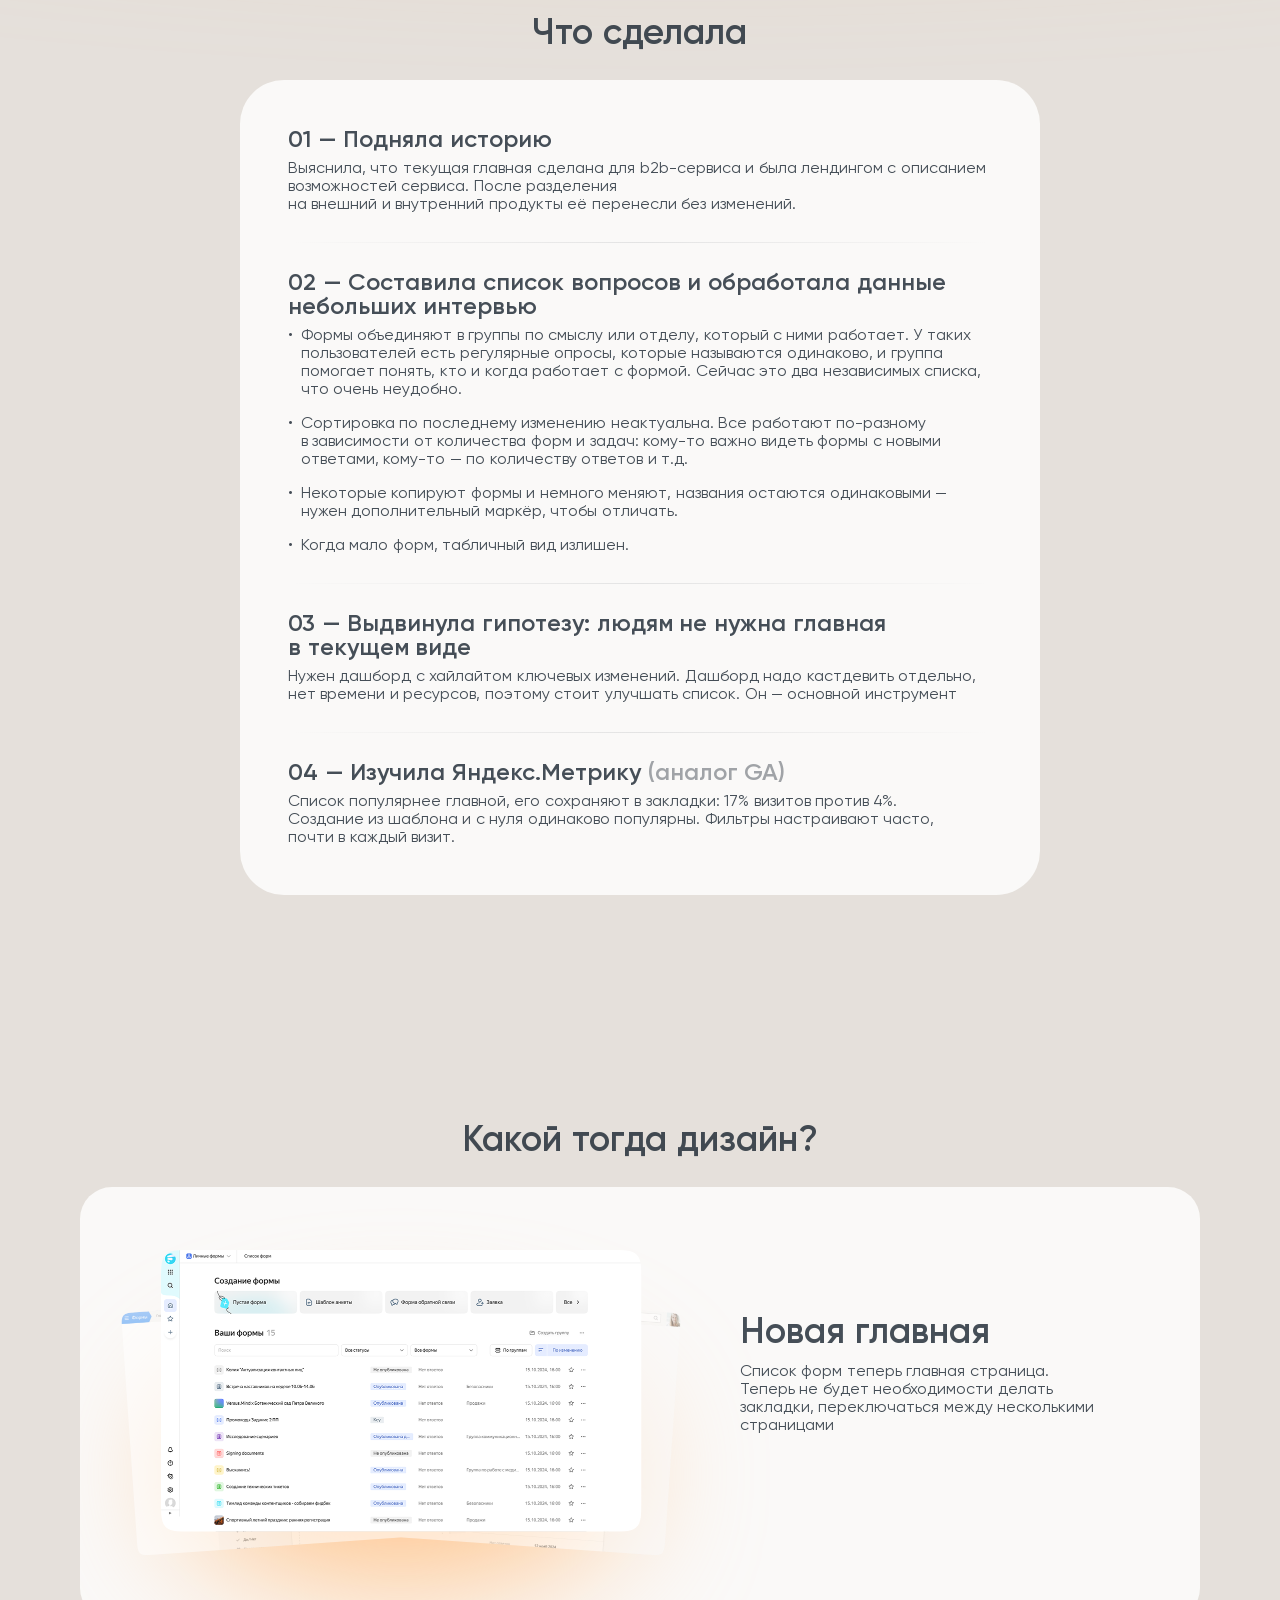
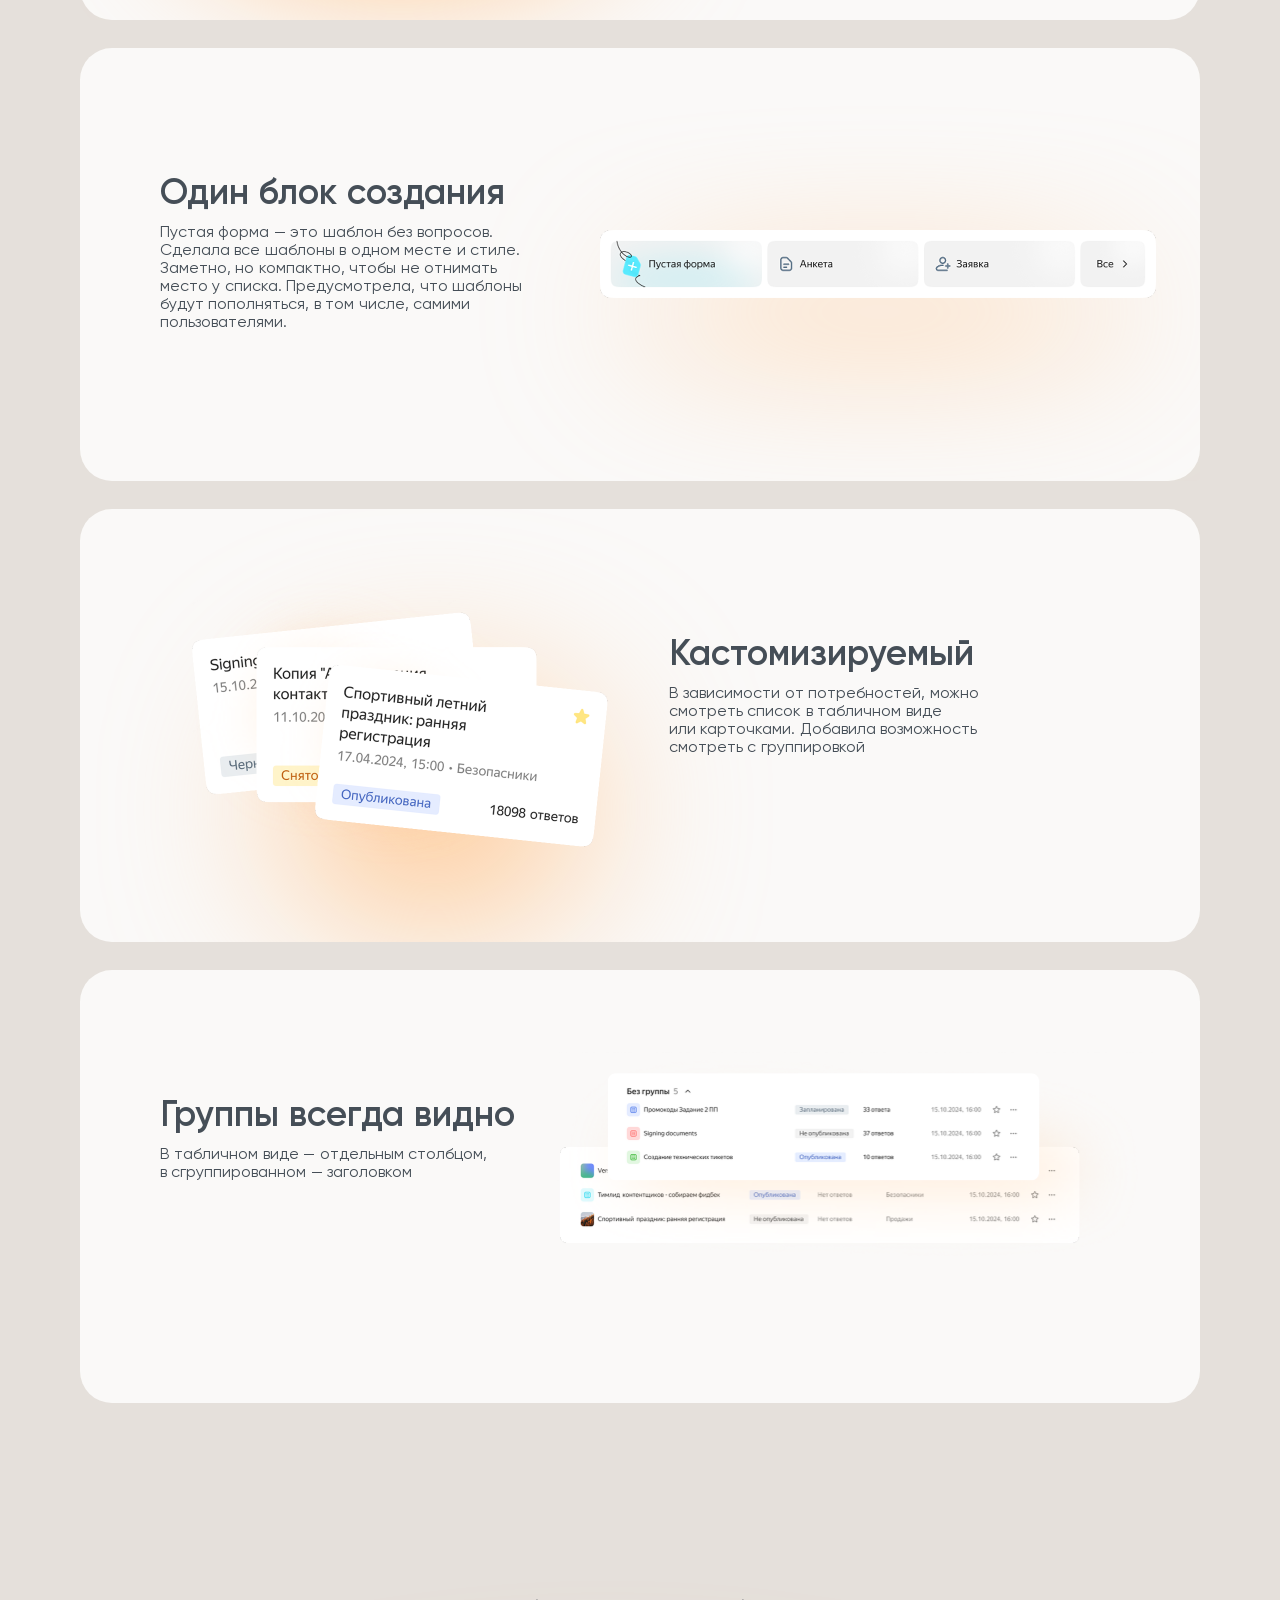
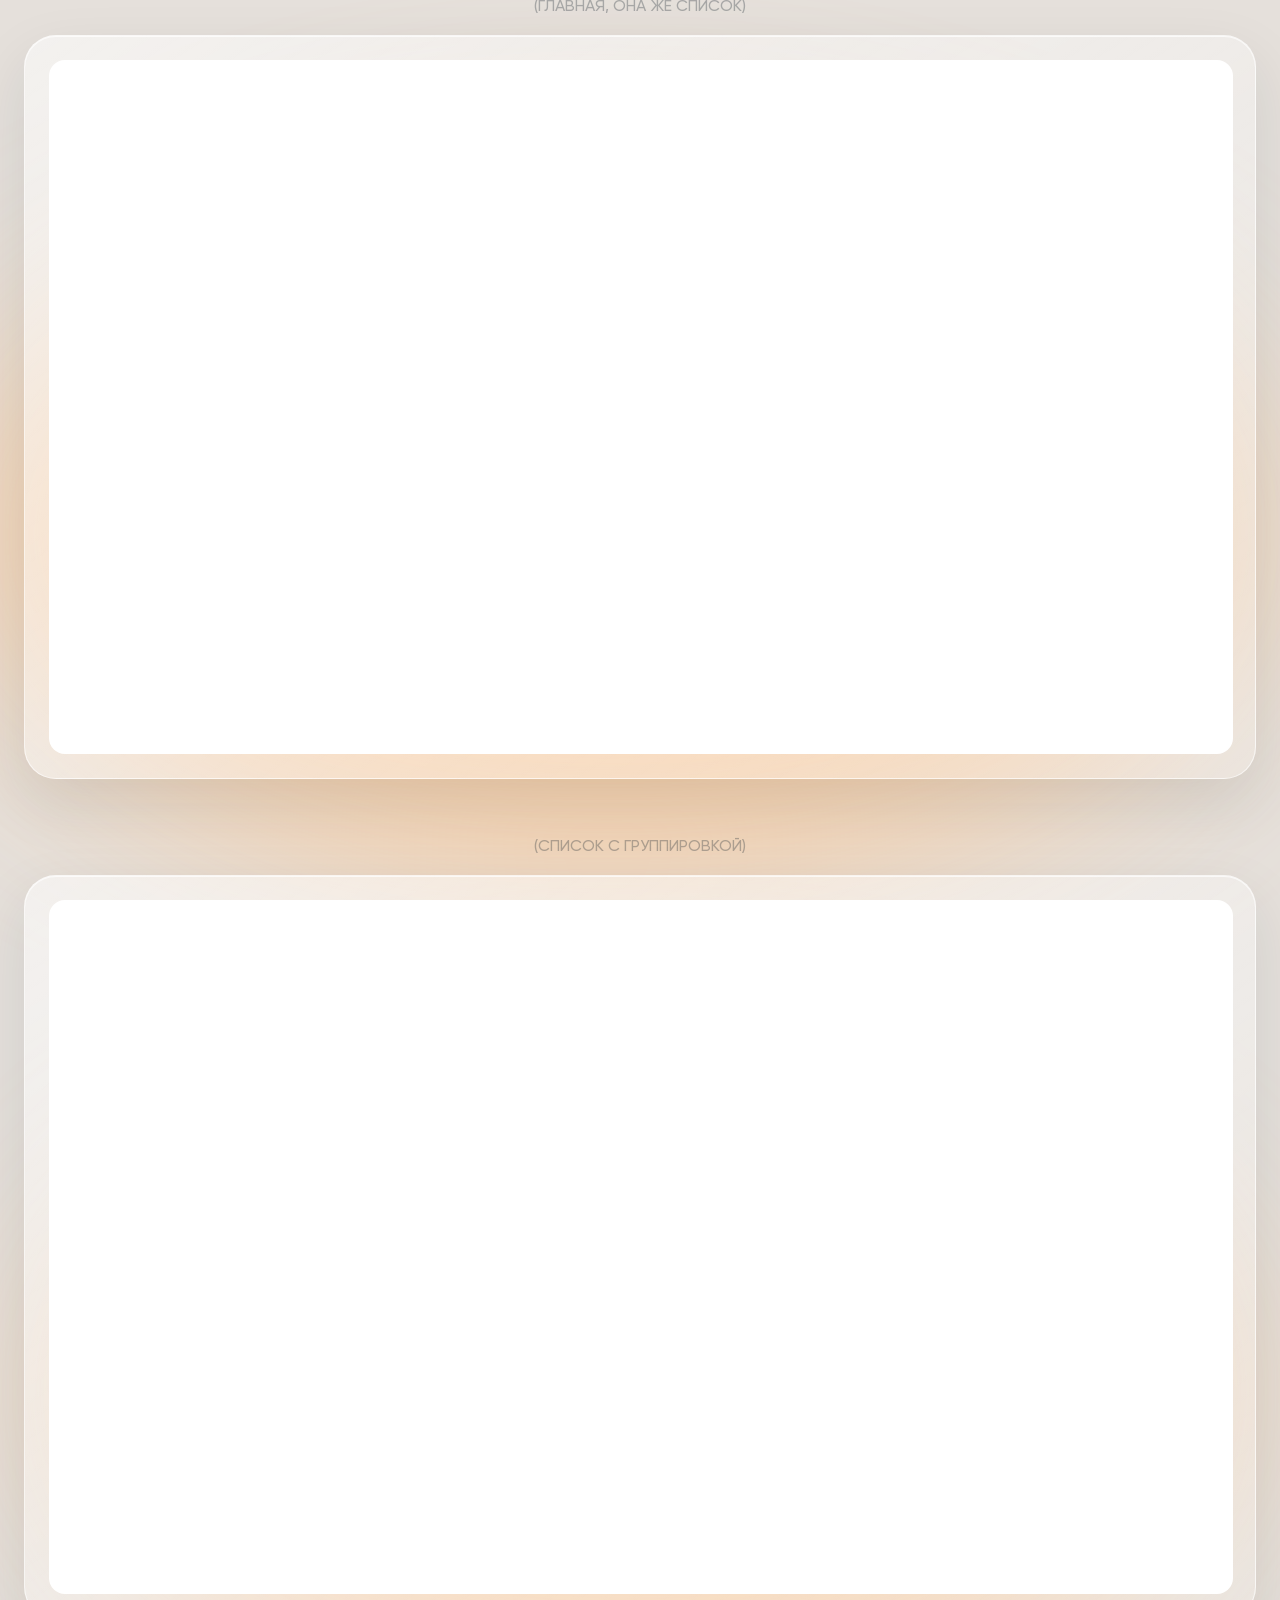
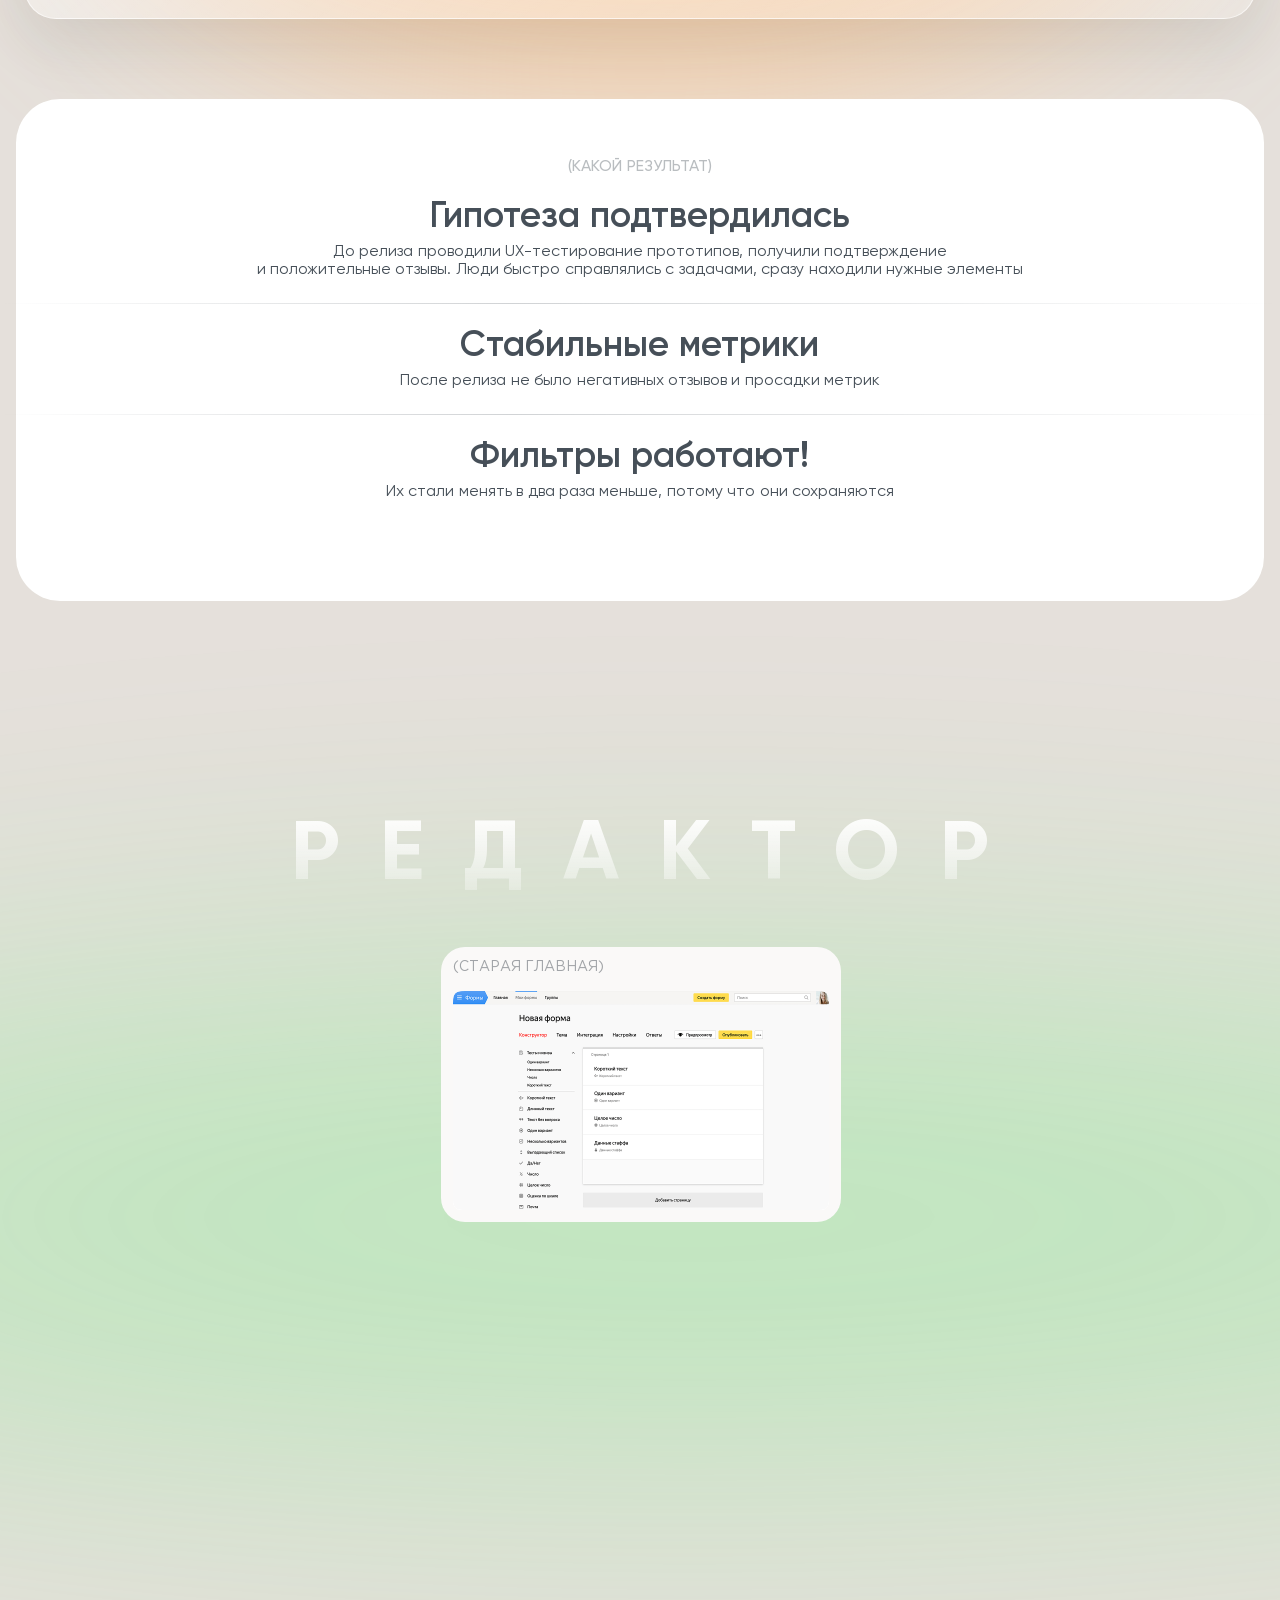
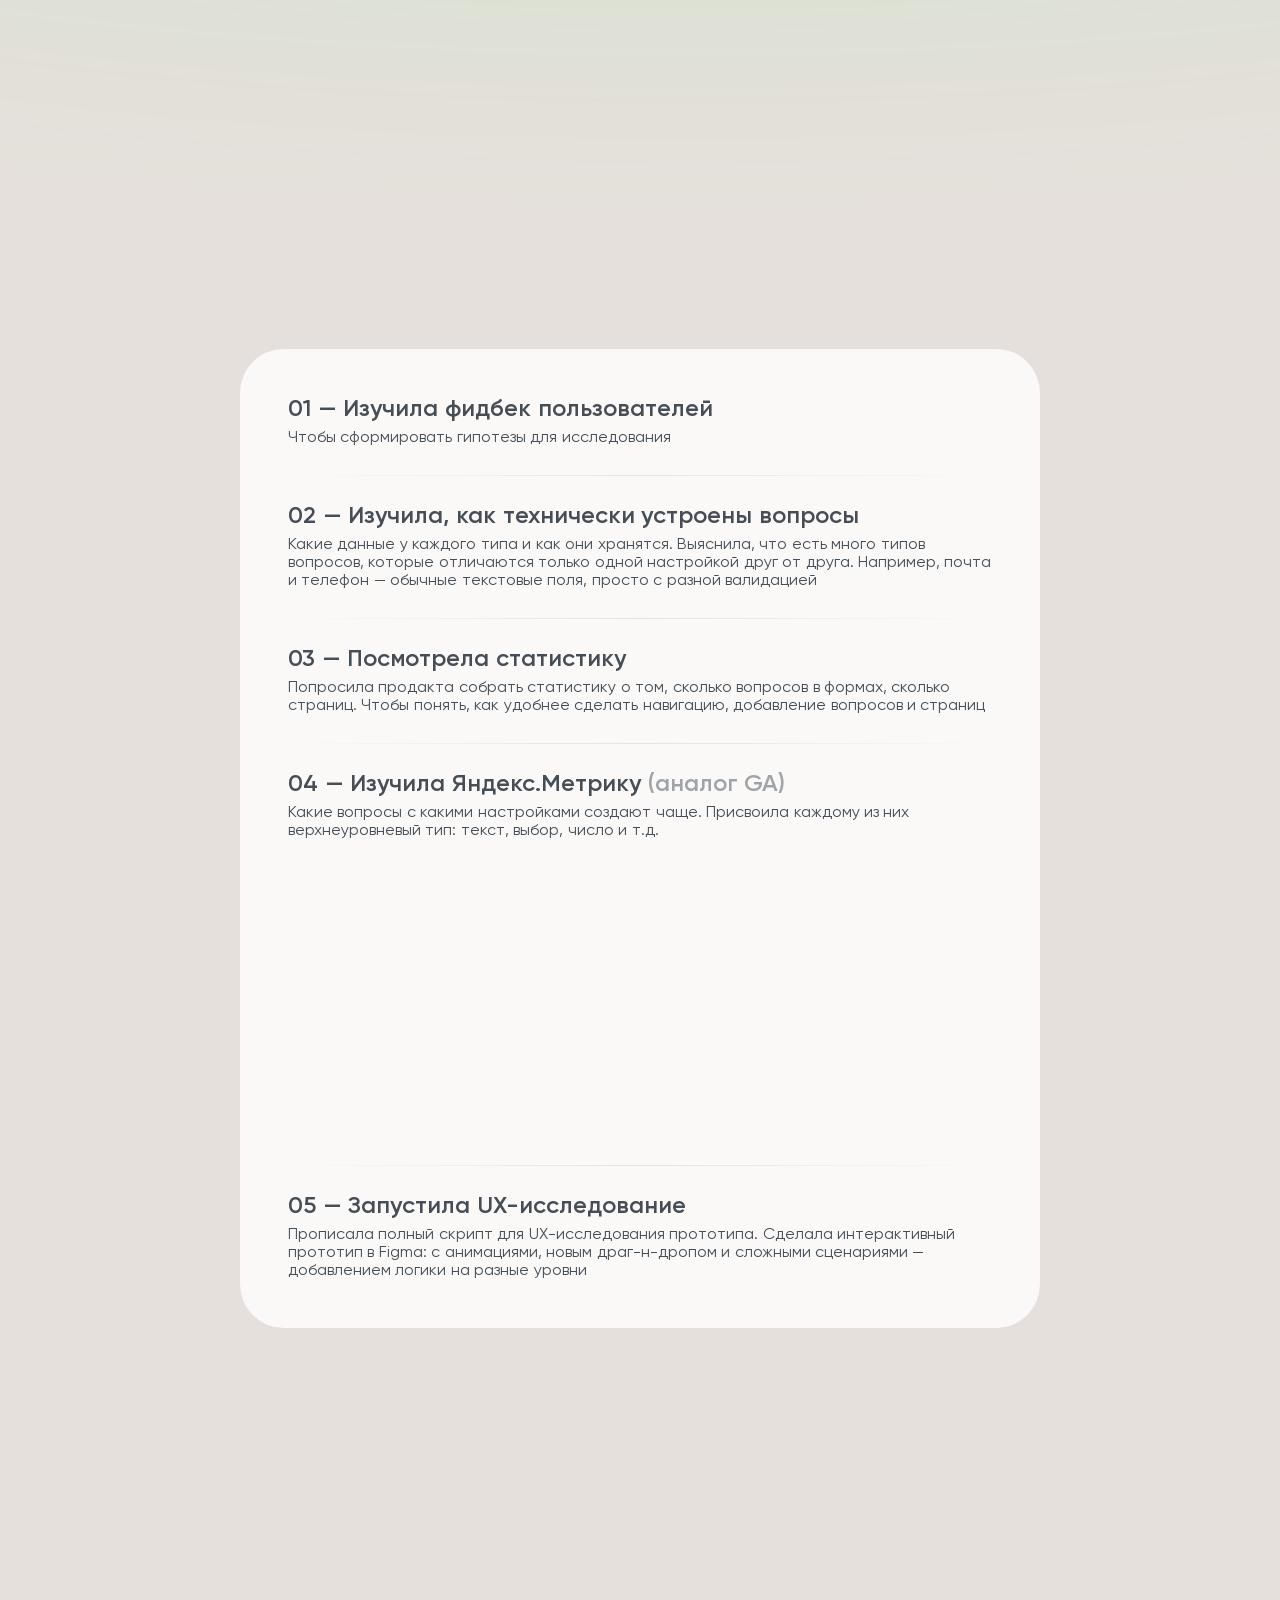
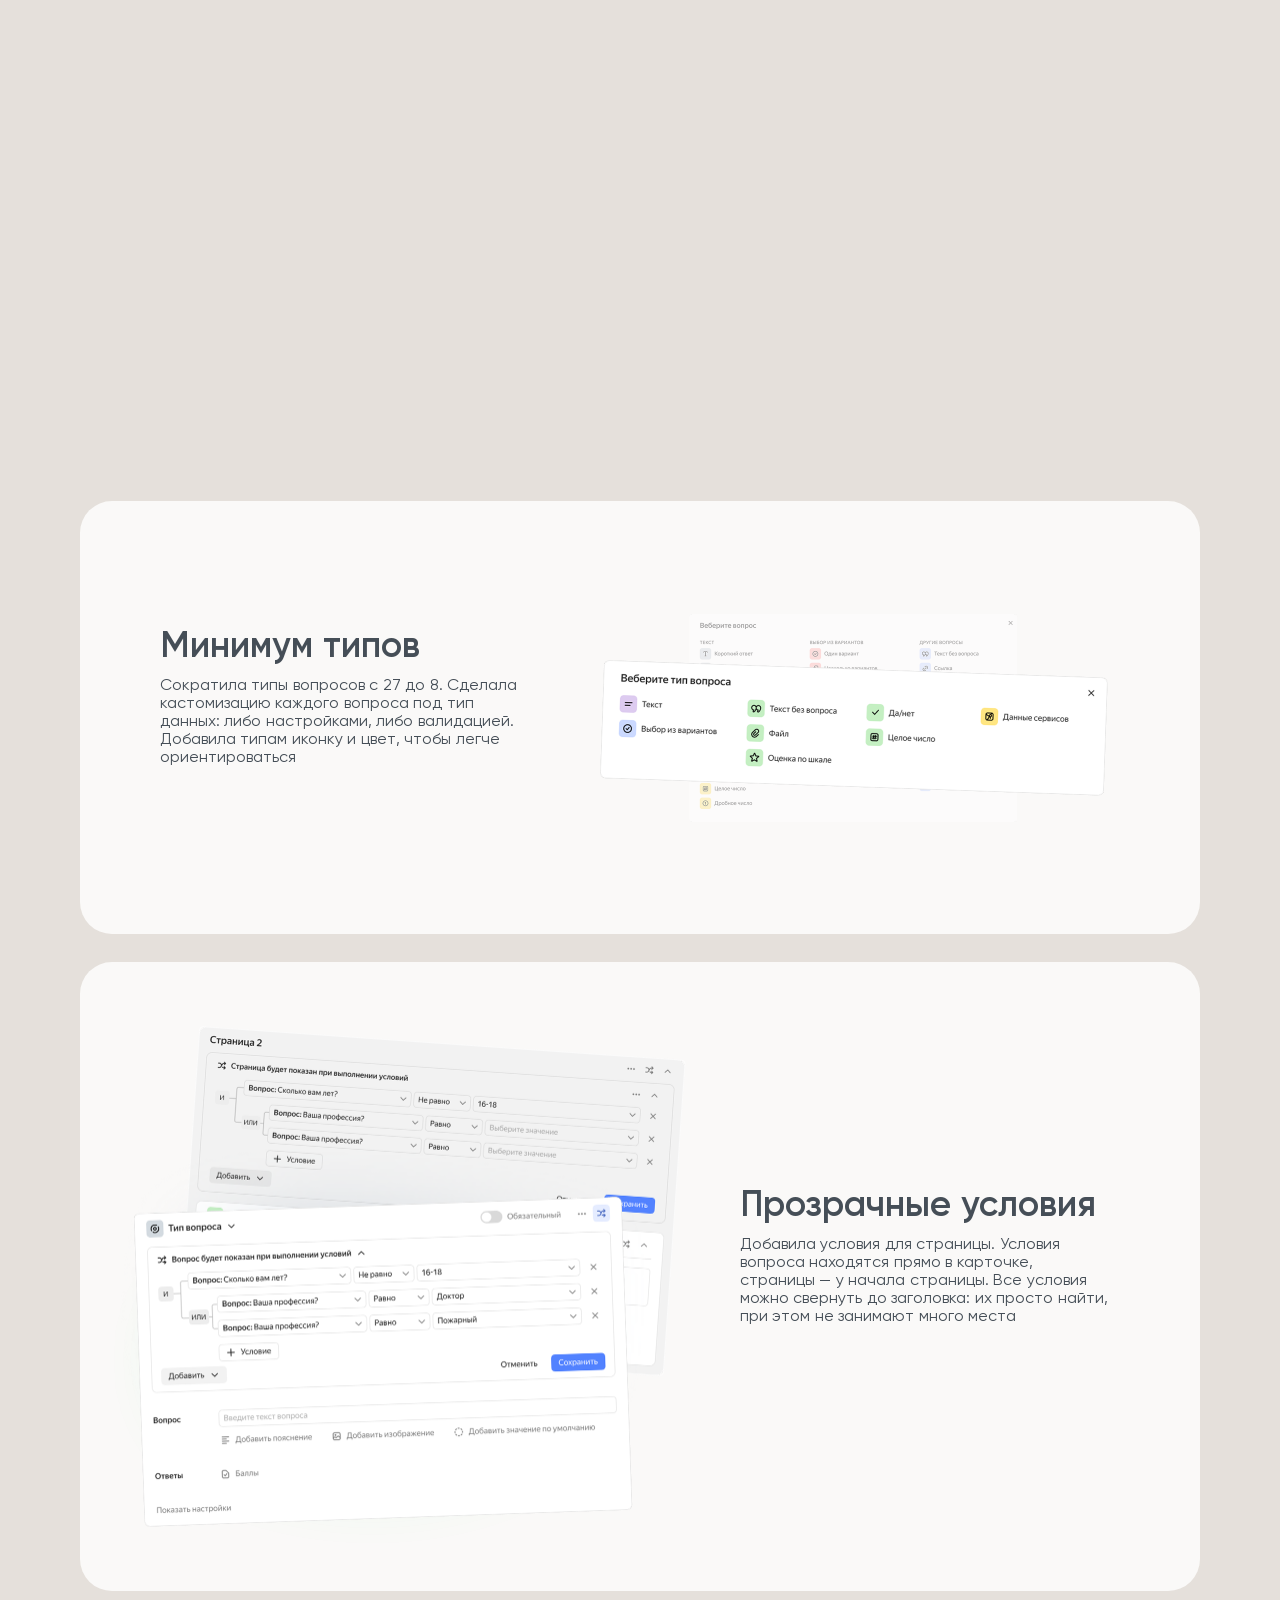
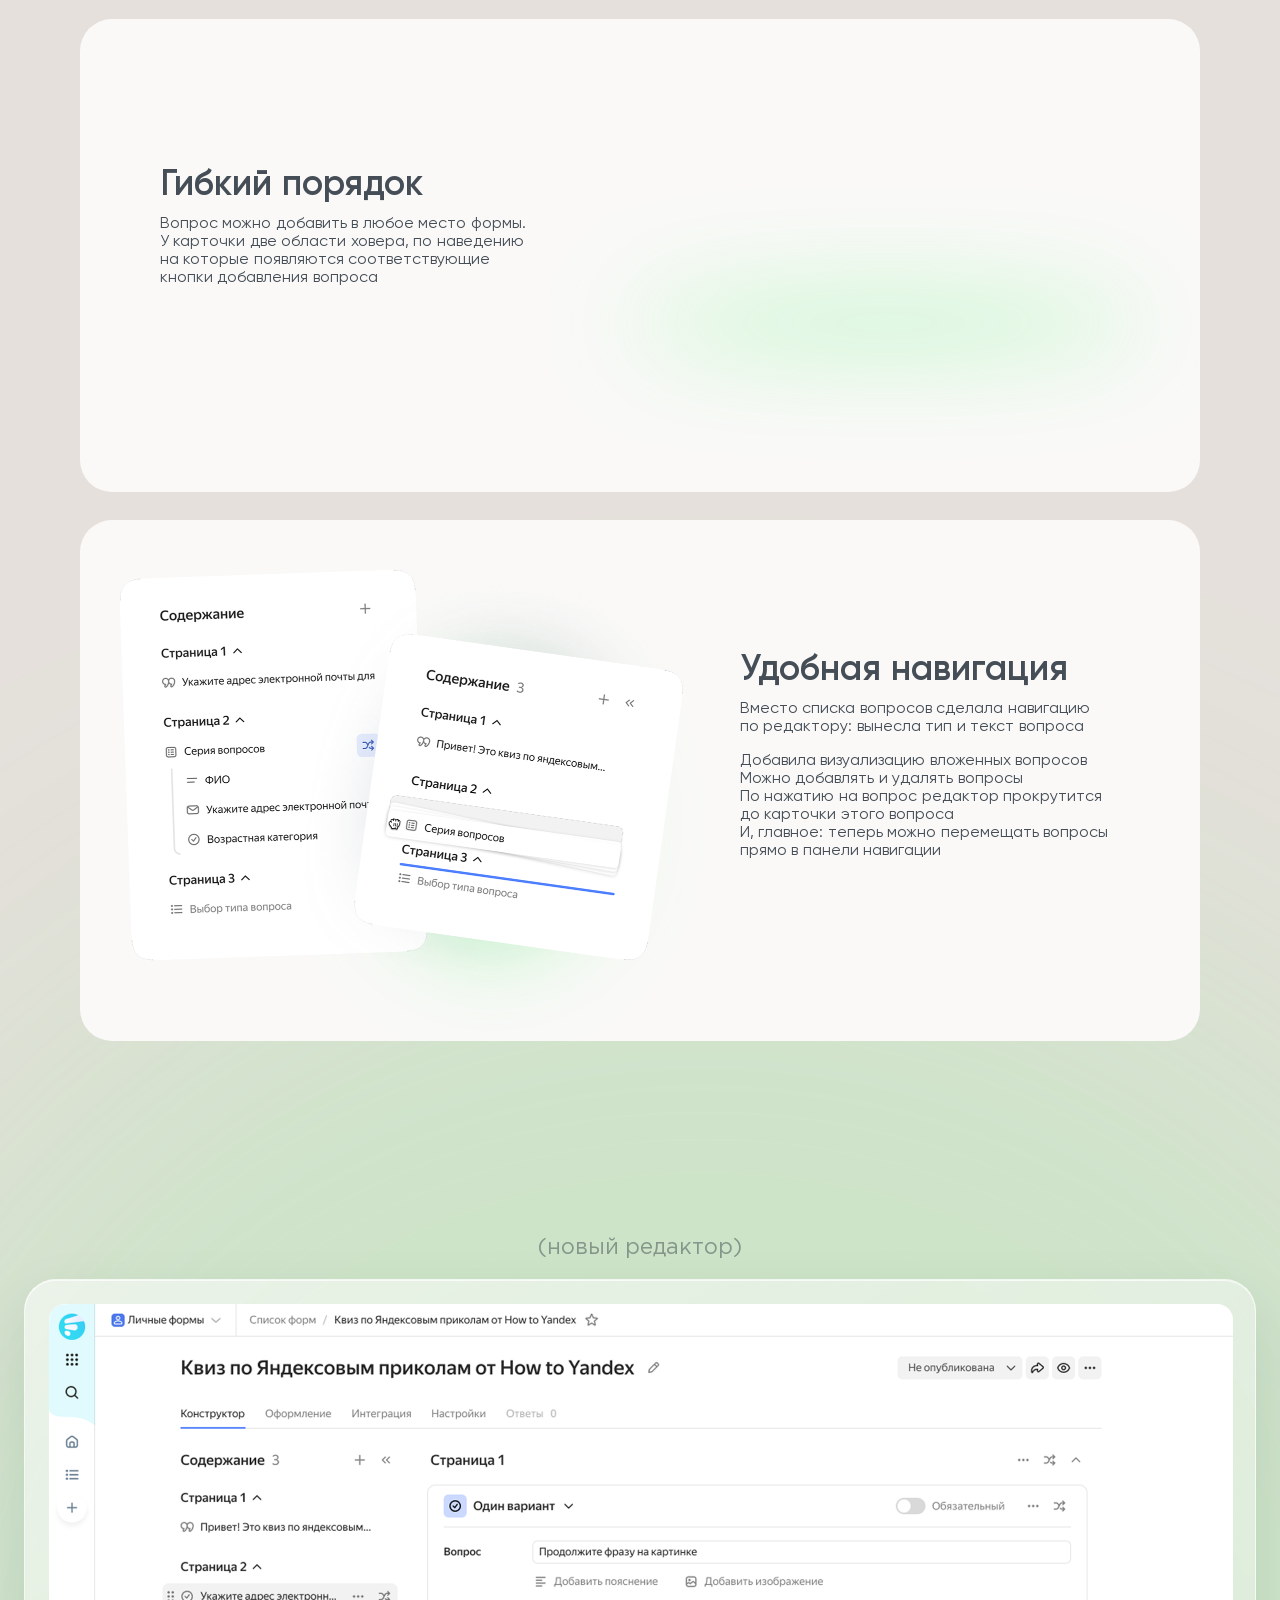
==== commit 0ca83bbc: "Русский кейс: аватар ведёт на русскую главную" ====
--- a/ru/index.html
+++ b/ru/index.html
@@ -33,7 +33,7 @@
       <a href="#editor" data-nav="editor">редактор</a>
       <a href="#styles" data-nav="styles">темы</a>
     </nav>
-    <a class="avatar" href="../../" aria-label="На главную">
+    <a class="avatar" href="../../ru/" aria-label="На главную">
       <img src="../assets/img/avatar.png" alt="">
     </a>
     <nav class="nav nav--right">
--- a/css/style.css
+++ b/css/style.css
@@ -75,7 +75,10 @@
 *::before,
 *::after { box-sizing: border-box; }
 
-html { scroll-behavior: smooth; overflow-x: clip; }
+/* без overflow-x на html и body: в iOS Safari это сбивает position: fixed —
+   шапка и шторка отъезжают от края экрана. всё, что вылезает по горизонтали,
+   режется теперь на своих блоках (.hero, .case, .chapter) */
+html { scroll-behavior: smooth; }
 
 body {
   margin: 0;
@@ -85,7 +88,6 @@
   font-weight: 400;
   -webkit-font-smoothing: antialiased;
   -moz-osx-font-smoothing: grayscale;
-  overflow-x: clip;
 }
 
 p, h1, h2, h3, h4, figure { margin: 0; }
@@ -567,9 +569,12 @@
 /* =========================================================================
    CHAPTER DIVIDER
    ========================================================================= */
-/* блоб намеренно выходит за границы блока — в макете фрейм не обрезает контент */
+/* блоб намеренно выходит за границы блока по вертикали — в макете фрейм не
+   обрезает контент; по горизонтали режем, иначе у страницы появляется прокрутка */
 .chapter {
   position: relative;
+  overflow-x: clip;
+  overflow-y: visible;
   height: 182px;
   display: flex;
   align-items: center;
@@ -731,8 +736,10 @@
   display: flex;
   flex-direction: column;
   align-items: center;
-  /* блоб намеренно выходит за границы секции — как во фрейме макета */
-  overflow: visible;
+  /* блоб выходит за границы секции по вертикали — как во фрейме макета;
+     по горизонтали режем, иначе у страницы появляется прокрутка */
+  overflow-x: clip;
+  overflow-y: visible;
 }
 .showcase__blob {
   position: absolute;
@@ -959,7 +966,7 @@
   }
 
   /* ---------- разделители глав ---------- */
-  .chapter { height: auto; padding: 48px var(--gutter); overflow: visible; }
+  .chapter { height: auto; padding: 48px var(--gutter); overflow-x: clip; overflow-y: visible; }
   .chapter__title {
     font-size: clamp(30px, 8vw, 84px);
     line-height: 1.1;
@@ -1331,7 +1338,7 @@
   .note .h3 { font-size: 16px; line-height: 16px; }
 
   /* ---------- 6. разделитель главы (741:1693) --------------------------- */
-  .chapter { height: auto; padding: 40px var(--gutter) 16px; overflow: visible; }
+  .chapter { height: auto; padding: 40px var(--gutter) 16px; overflow-x: clip; overflow-y: visible; }
   .chapter__title {
     font-size: 48px;
     line-height: 48px;
@@ -1579,7 +1586,11 @@
    =========================================================================== */
 .sheet {
   position: fixed;
-  inset: 0;
+  left: 0;
+  right: 0;
+  top: 0;
+  height: 100vh;
+  height: 100dvh;                  /* с учётом панелей браузера на телефоне */
   z-index: 600;
   display: flex;
   align-items: flex-end;
@@ -1604,7 +1615,7 @@
   width: 100%;
   max-height: 84vh;
   overflow-y: auto;
-  padding: 10px 12px calc(16px + env(safe-area-inset-bottom, 0px));
+  padding: 10px 12px max(16px, env(safe-area-inset-bottom, 0px));
   border-radius: 24px 24px 0 0;
   background: #fff;
   box-shadow: 0 -8px 44px rgba(39, 55, 69, 0.2);
@@ -1692,8 +1703,12 @@
     gap: 20px;
     padding: 8px;
     border-radius: 24px;
-    background: #fff;
-    box-shadow: 0 6px 26px rgba(39, 55, 69, 0.14);
+    /* то же стекло, что у шапки */
+    background: rgba(255, 255, 255, 0.42);
+    backdrop-filter: blur(20px) saturate(1.7);
+    -webkit-backdrop-filter: blur(20px) saturate(1.7);
+    box-shadow: 0 6px 26px rgba(39, 55, 69, 0.14),
+                inset 0 1px 0 rgba(255, 255, 255, 0.5);
     transition: transform 0.45s var(--ease), opacity 0.3s linear;
   }
   /* нижняя навигация тоже залипает */
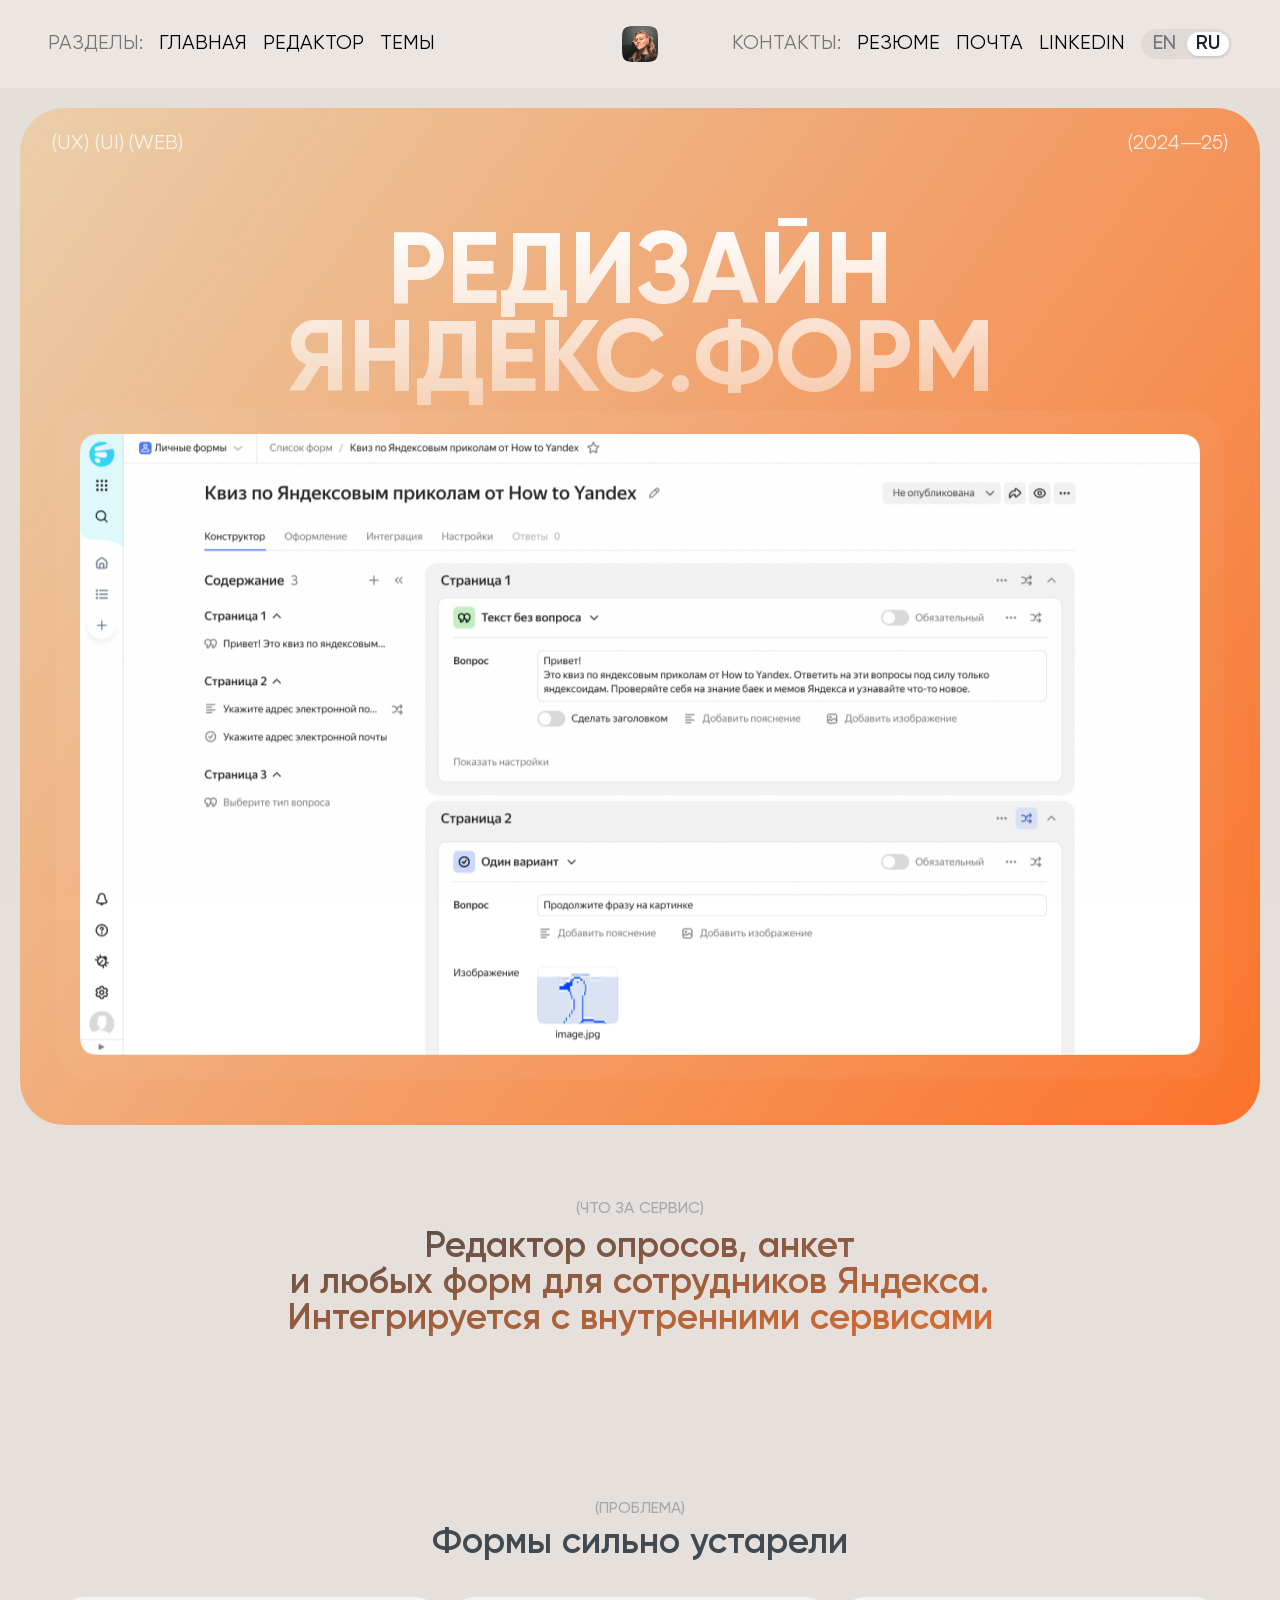
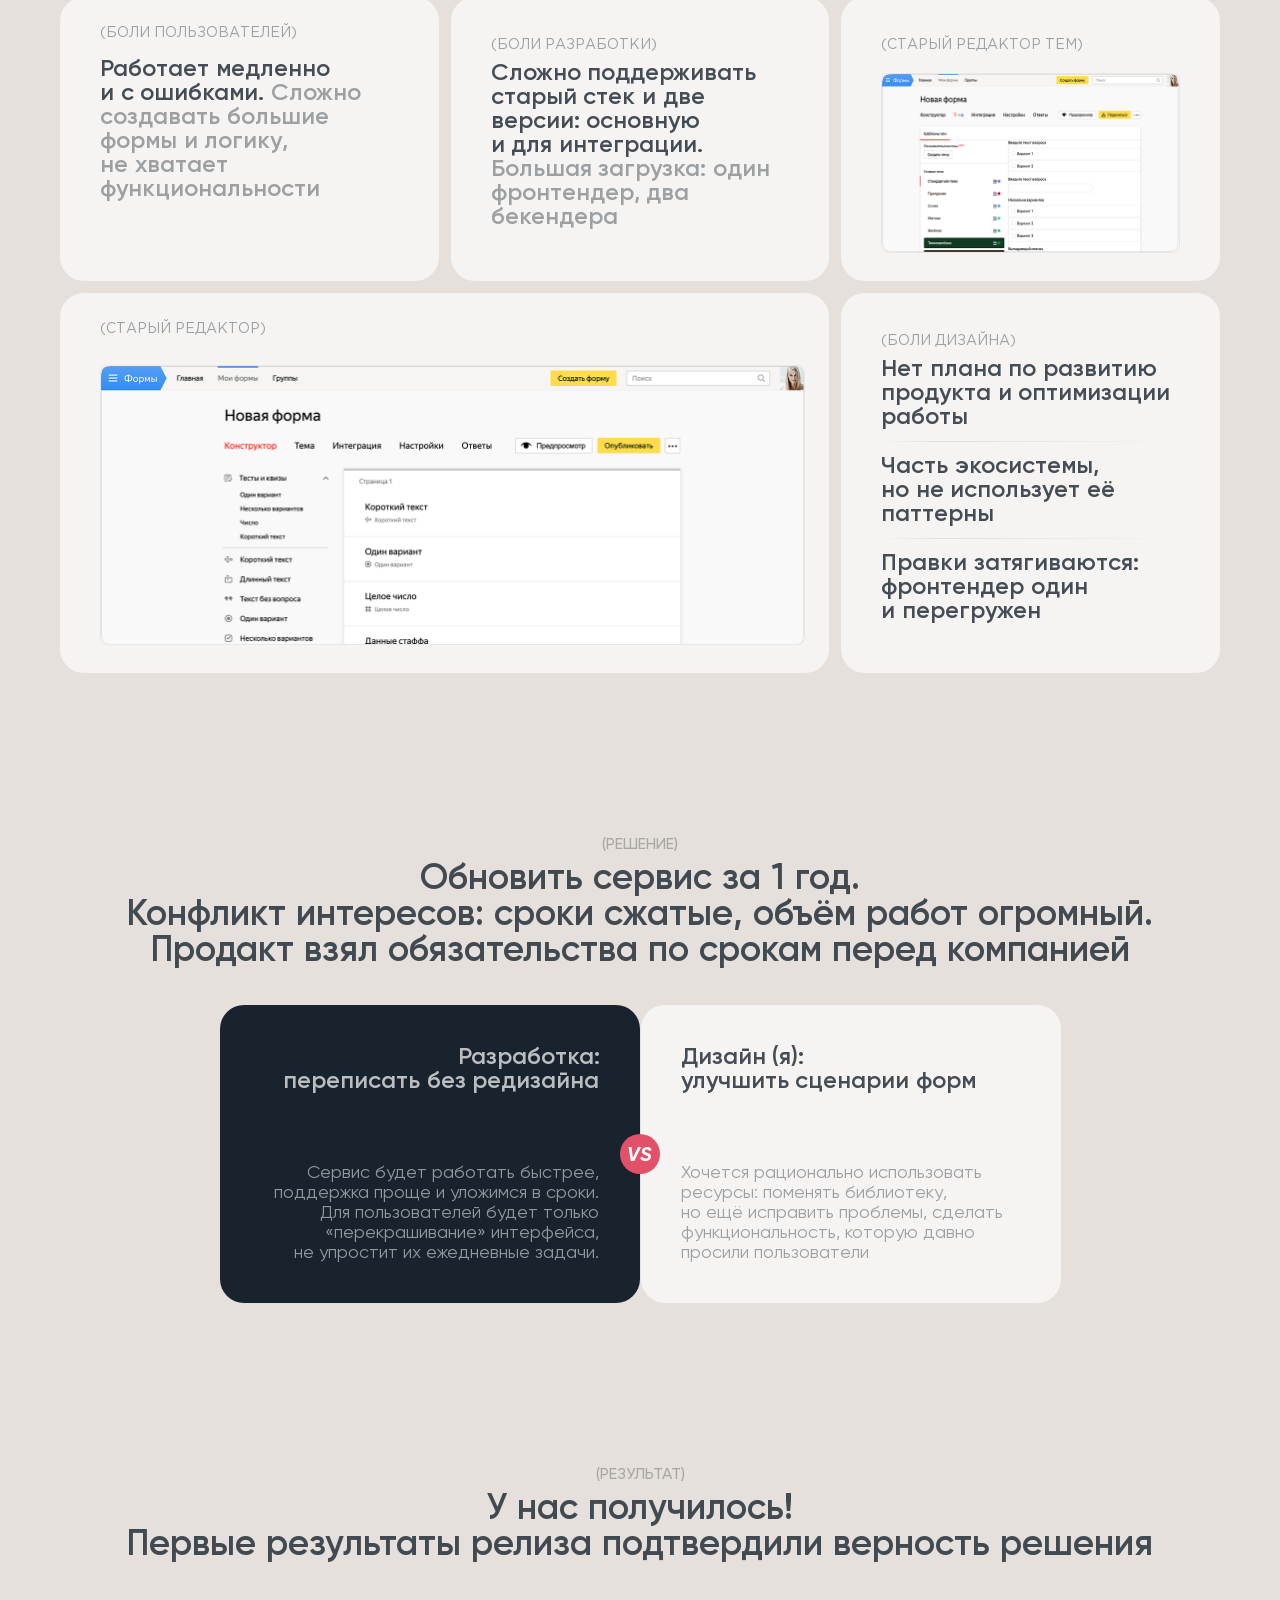
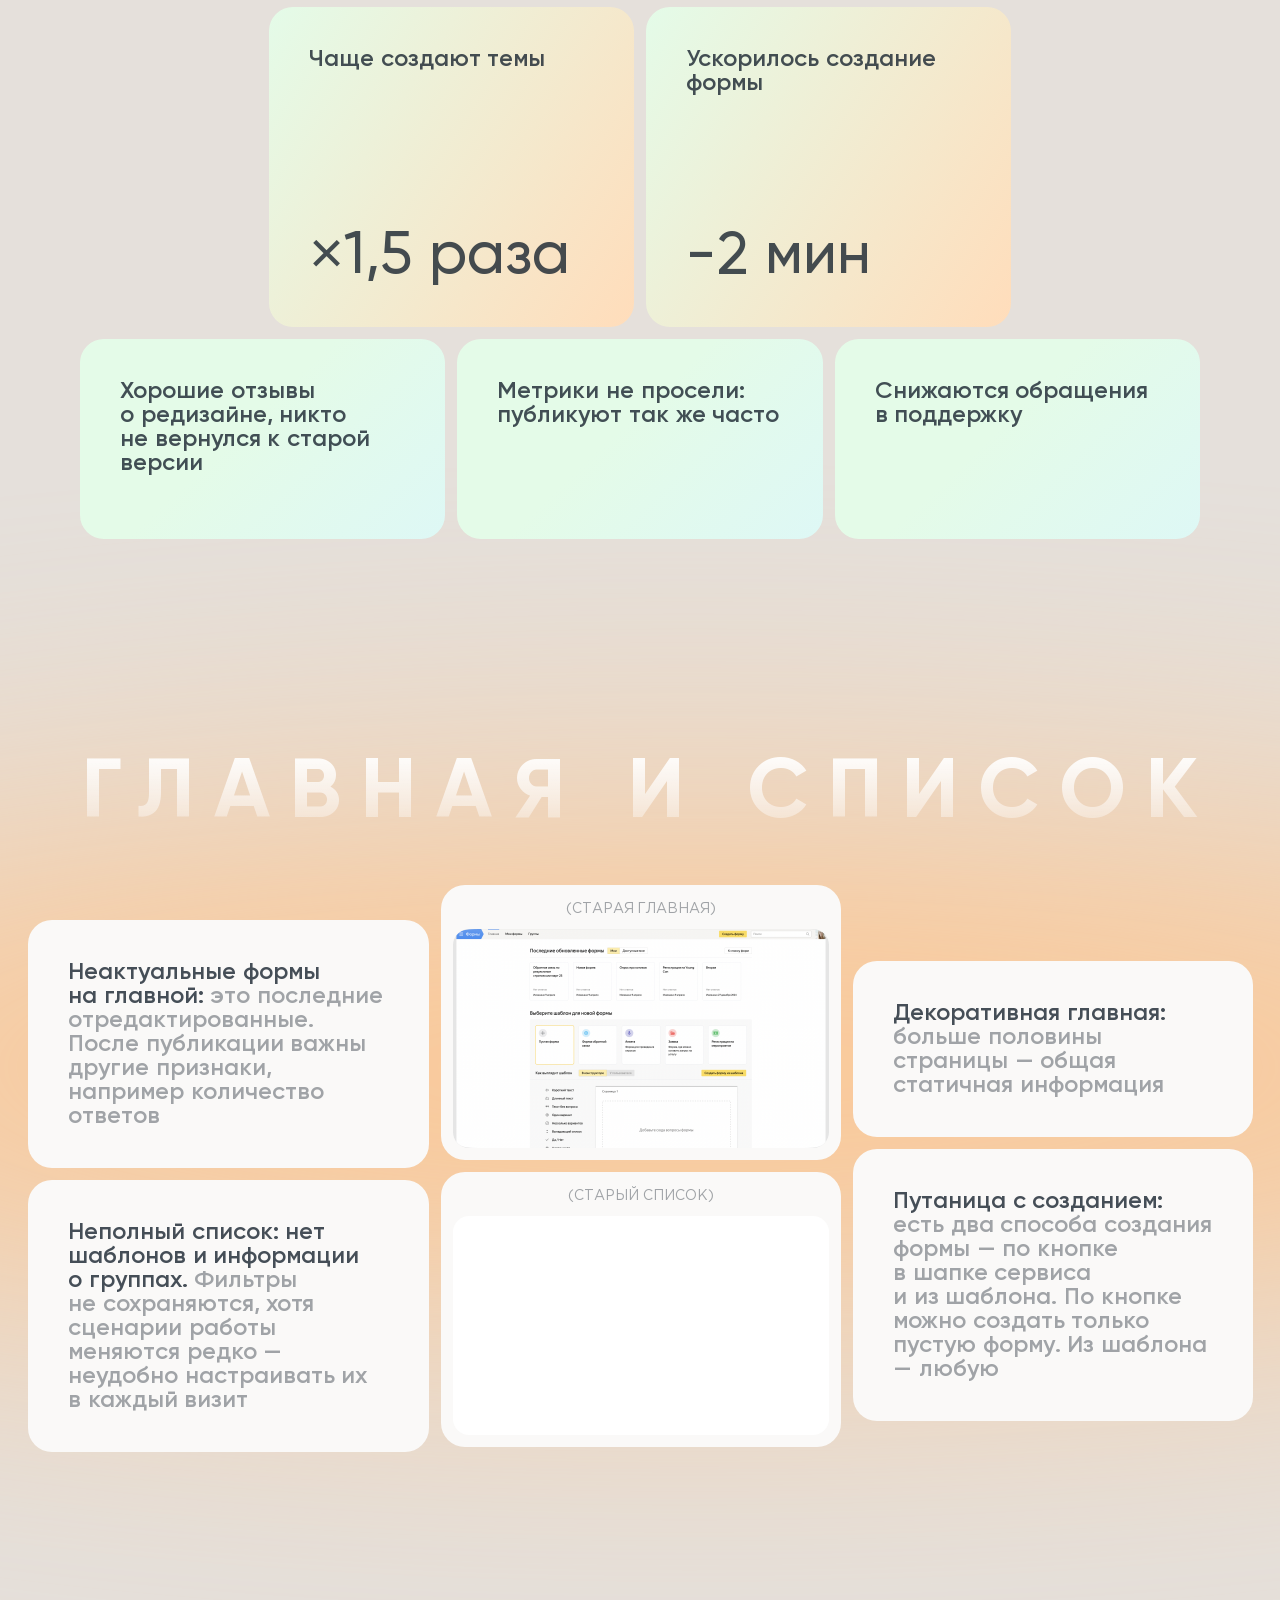
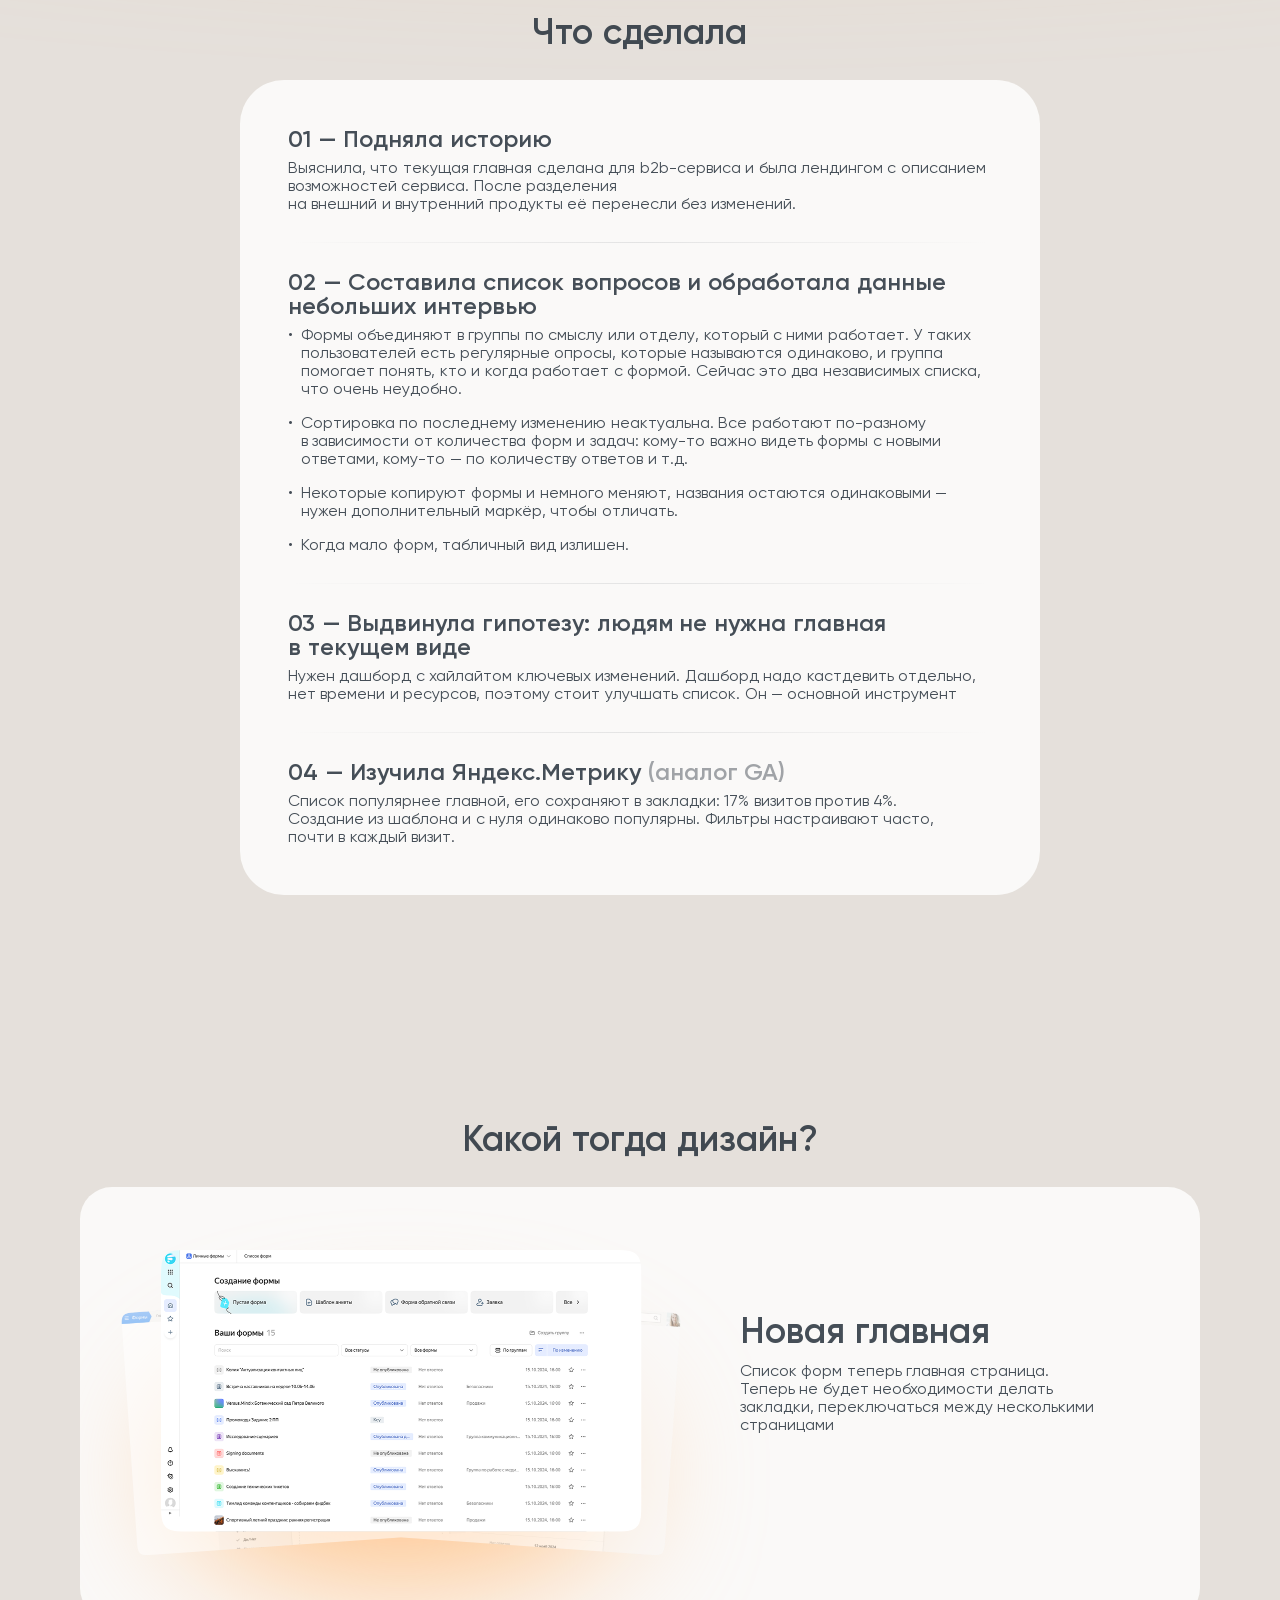
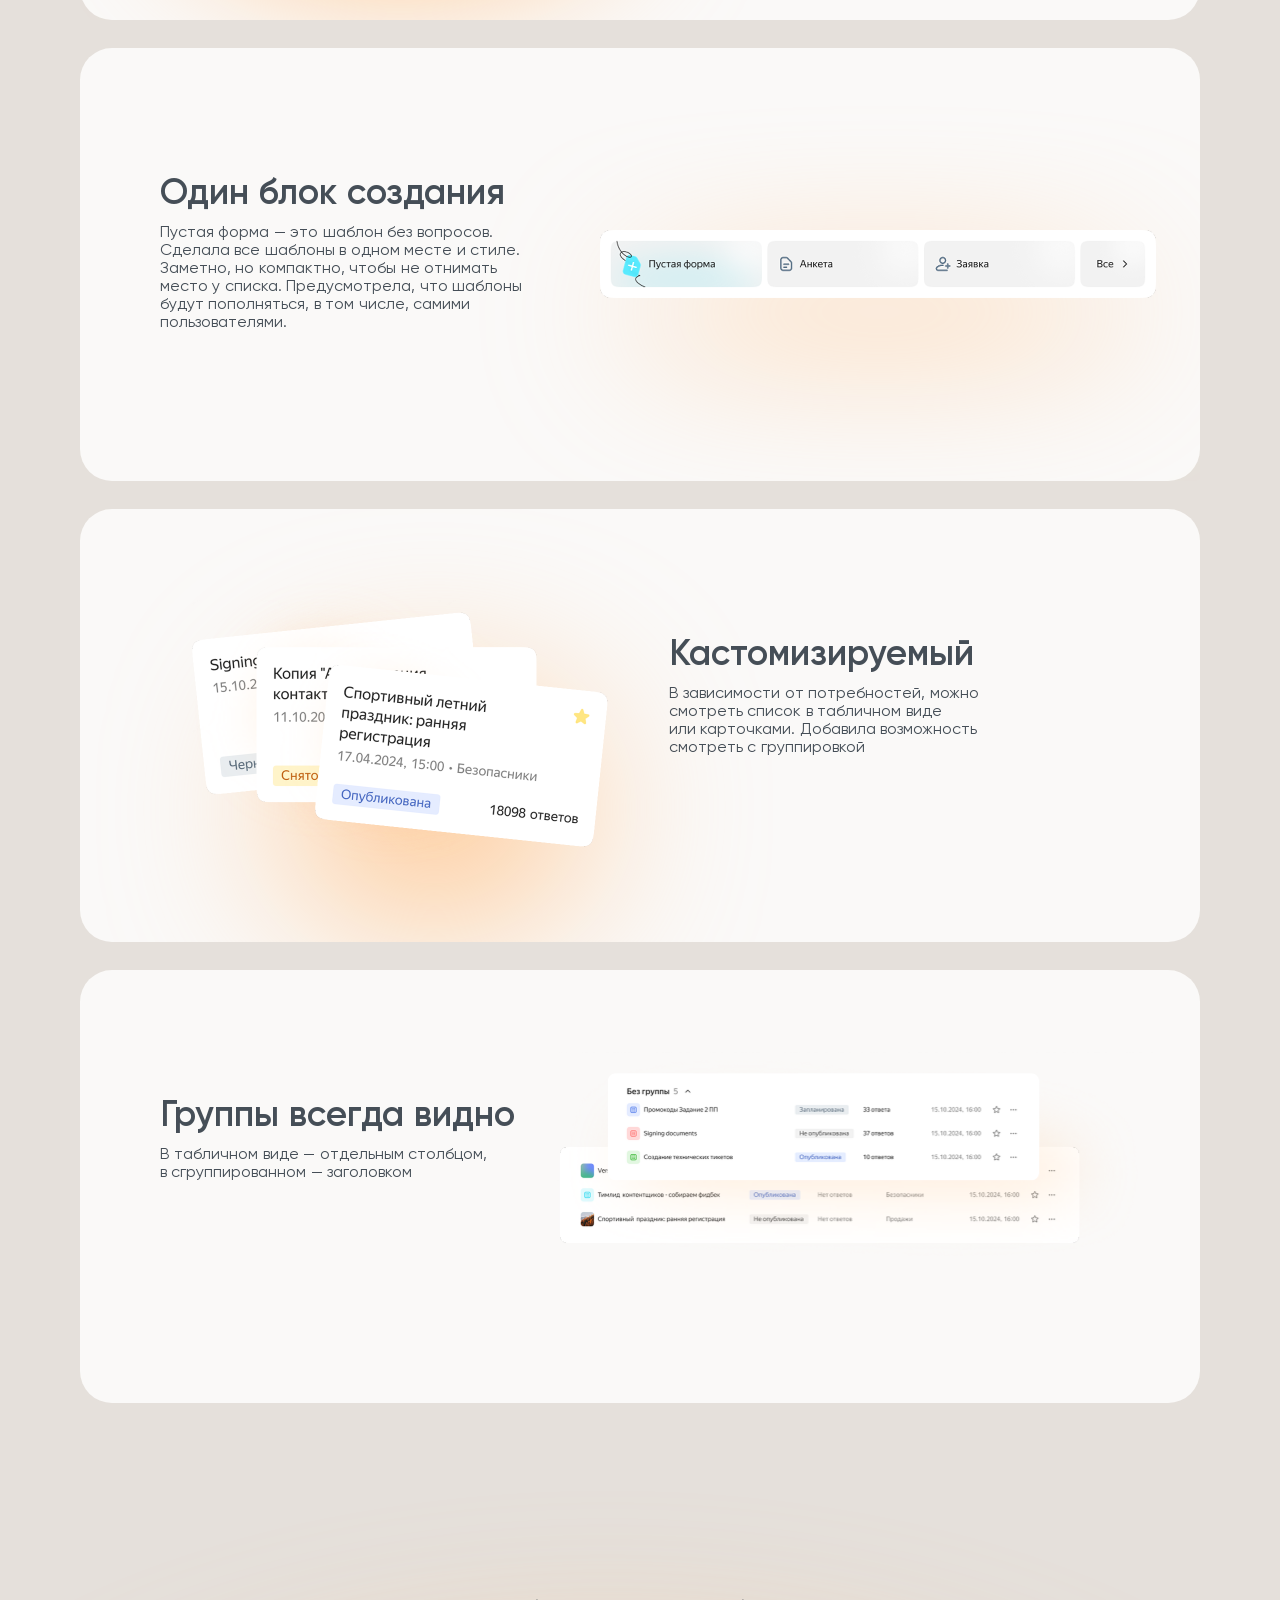
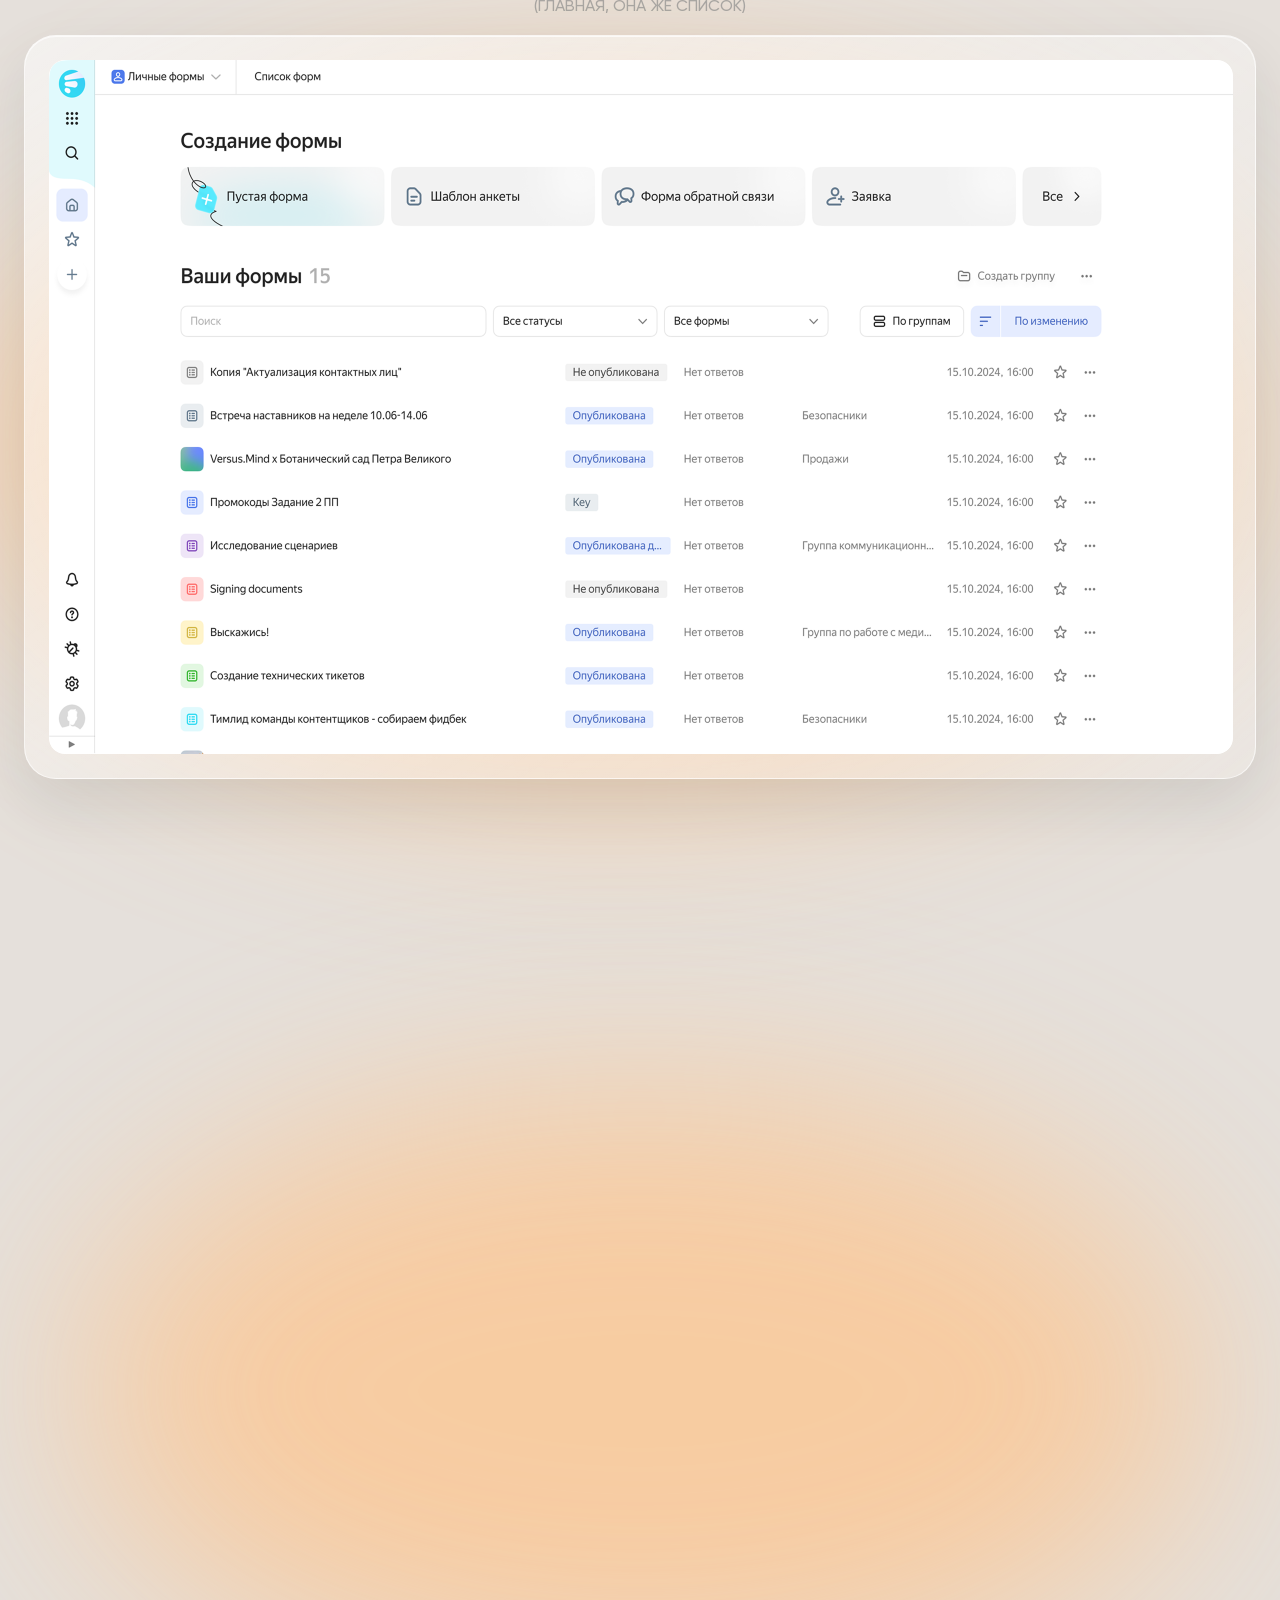
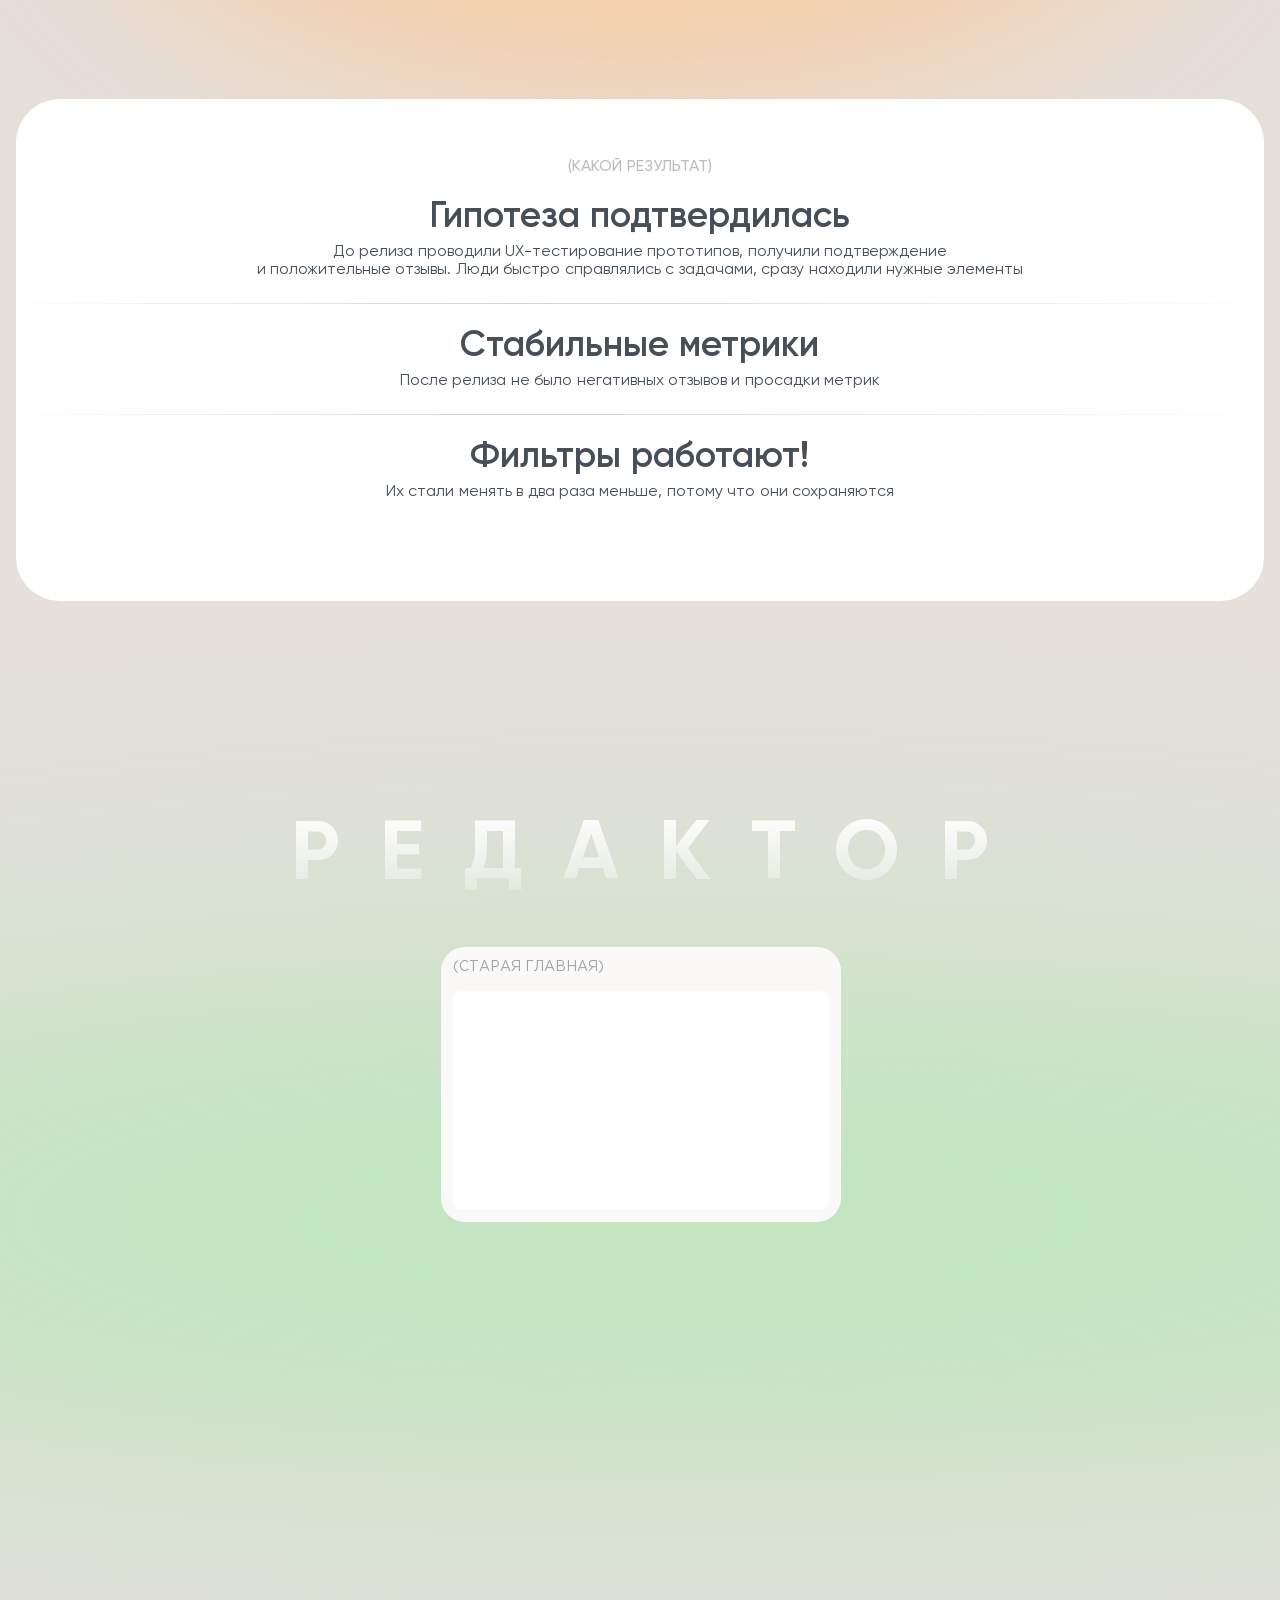
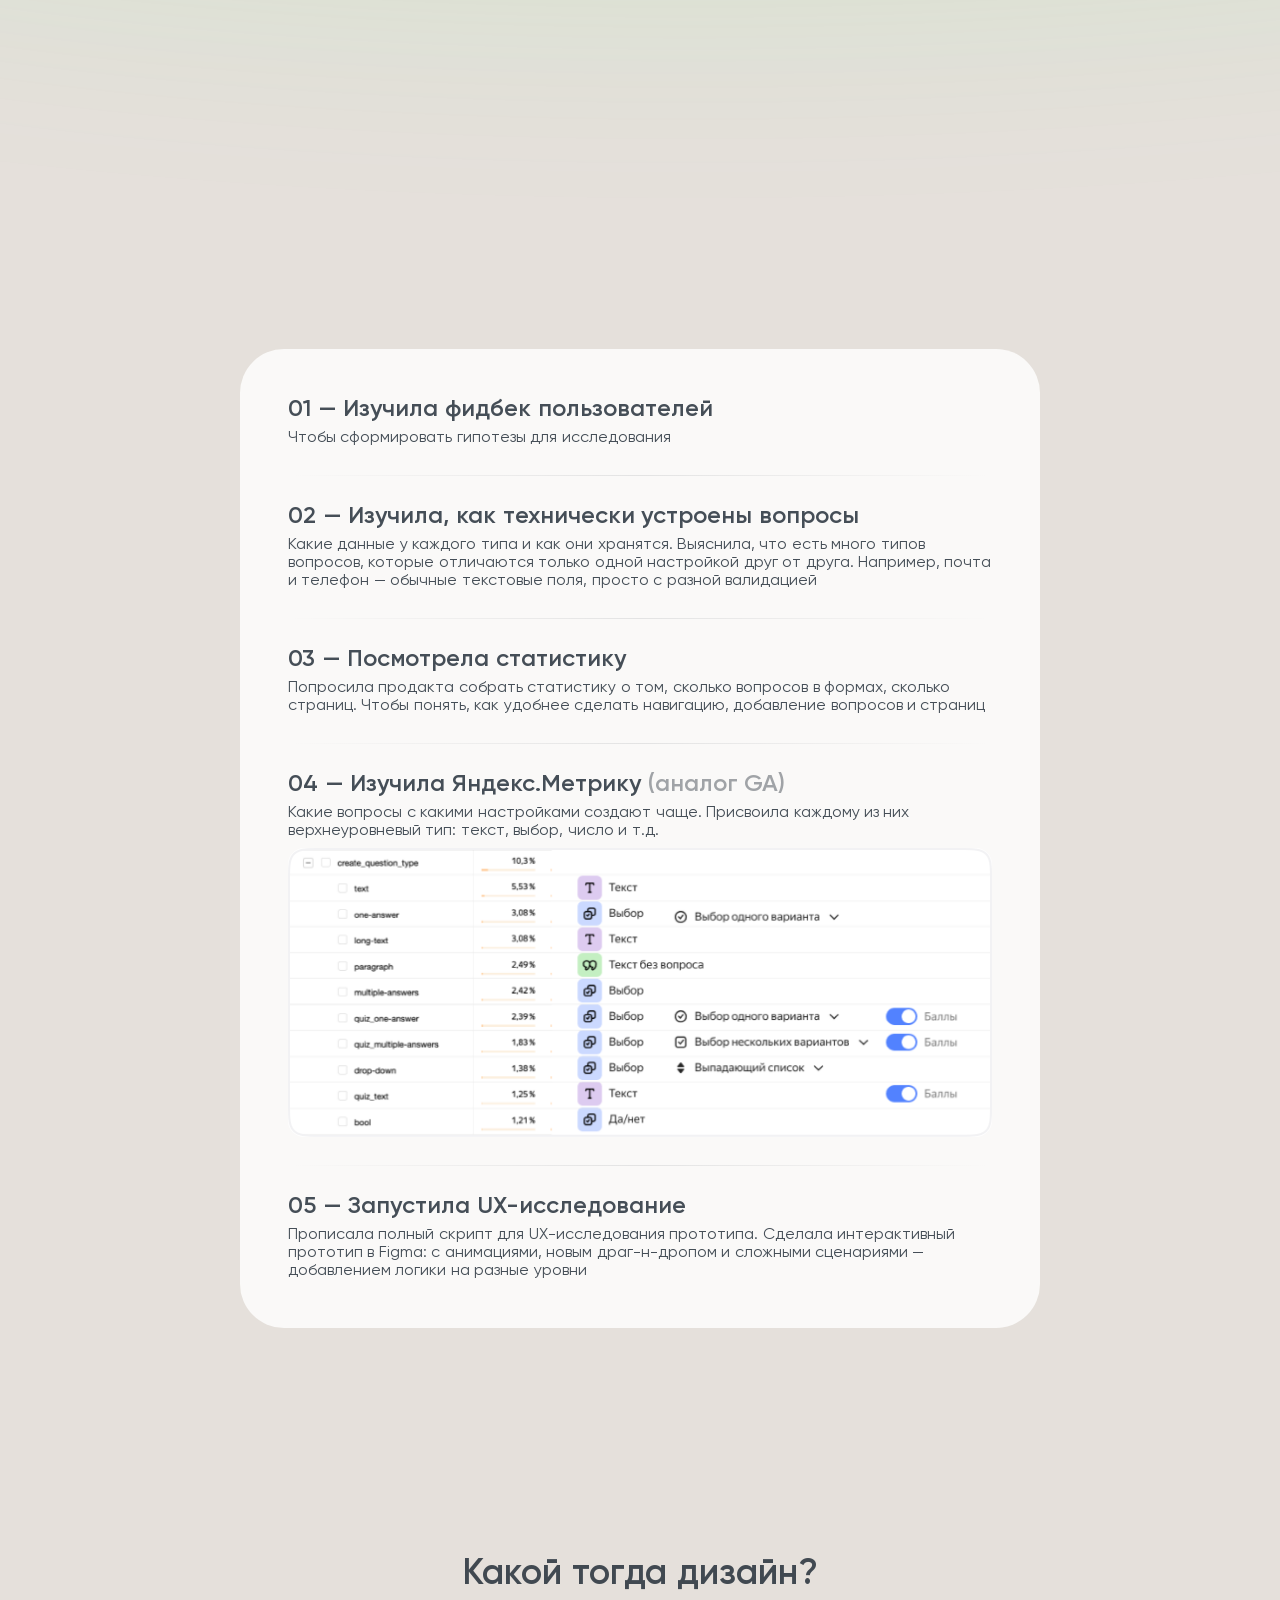
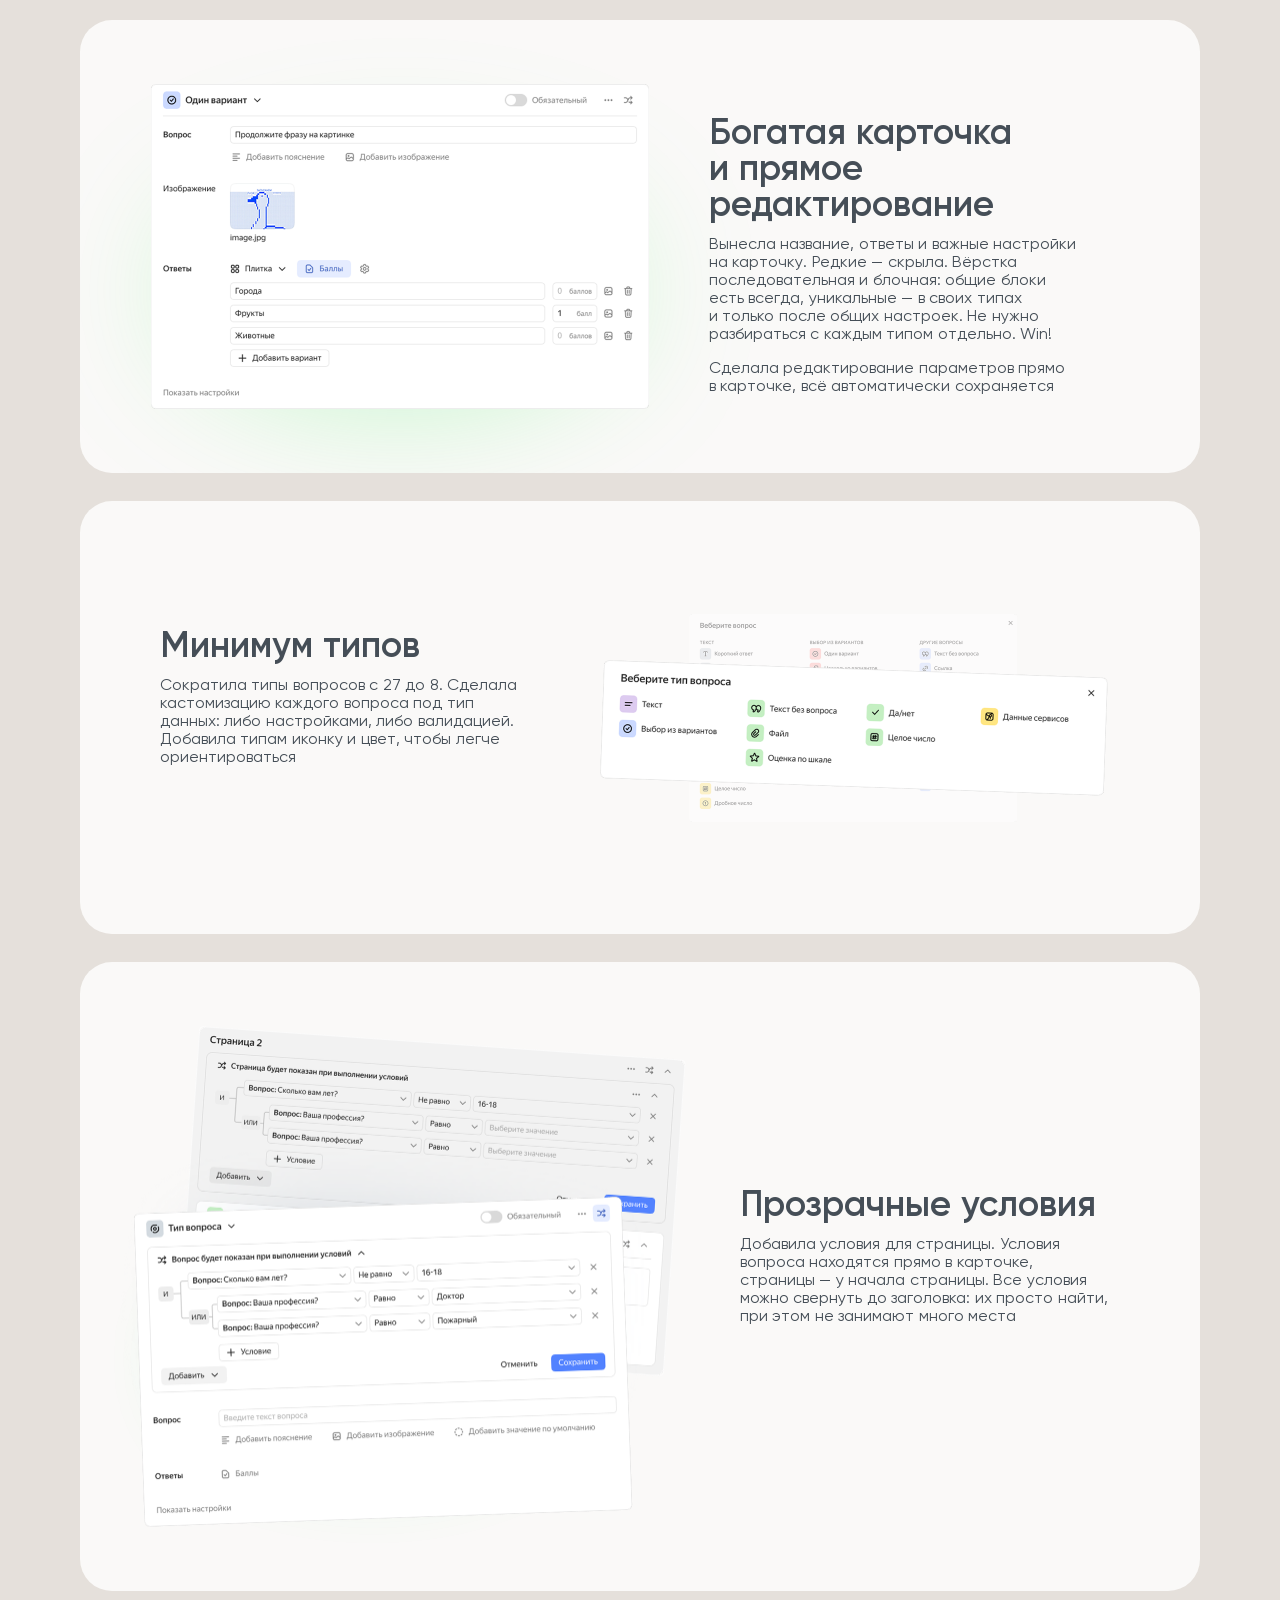
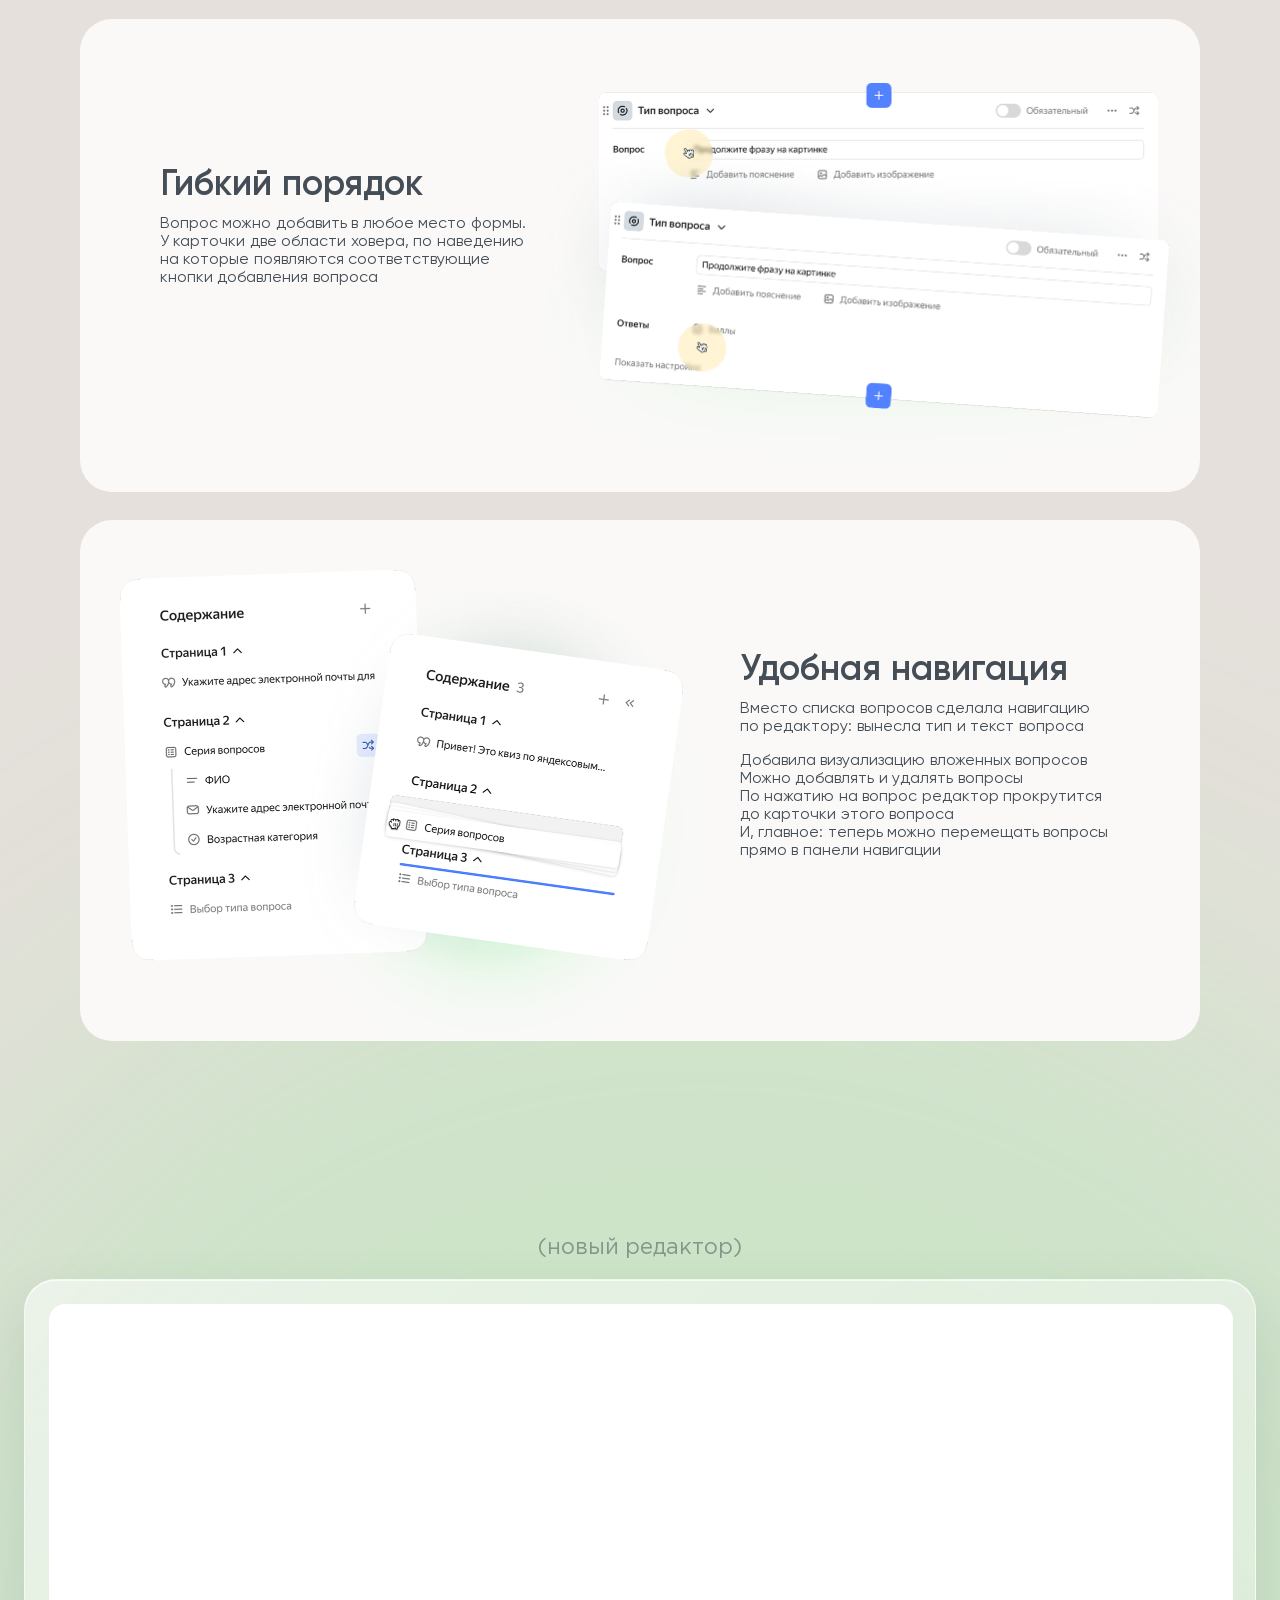
==== commit 80a47b1d: "Вёрстка идёт под статус-бар: viewport-fit=cover" ====
--- a/ru/index.html
+++ b/ru/index.html
@@ -2,7 +2,7 @@
 <html lang="ru">
 <head>
 <meta charset="utf-8">
-<meta name="viewport" content="width=device-width, initial-scale=1">
+<meta name="viewport" content="width=device-width, initial-scale=1, viewport-fit=cover">
 <title>Редизайн Яндекс.Форм — Екатерина Мохова</title>
 <meta name="description" content="UX/UI-кейс: редизайн Яндекс.Форм — внутреннего редактора форм компании. Главная и список, редактор и темы.">
 <meta name="author" content="Екатерина Мохова">
--- a/css/style.css
+++ b/css/style.css
@@ -1100,12 +1100,18 @@
 
   /* поле навешивается на полотно целиком, поэтому внутренние отступы блоков
      остаются ровно такими, как в макете */
-  .page { padding-left: var(--edge); padding-right: var(--edge); }
+  .page {
+    padding-left: calc(var(--edge) + env(safe-area-inset-left, 0px));
+    padding-right: calc(var(--edge) + env(safe-area-inset-right, 0px));
+  }
 
   /* ---------- шапка: макет 907:43766 ------------------------------------ */
   /* стекло со скруглением снизу; наверху остаются только аватар и язык */
   .header {
-    height: 48px;
+    /* страница идёт под статус-бар (viewport-fit=cover), поэтому стекло
+       начинается от самого верха, а содержимое опускается на его высоту */
+    height: calc(48px + env(safe-area-inset-top, 0px));
+    padding-top: env(safe-area-inset-top, 0px);
     border-radius: 0 0 16px 16px;
     /* в макете это эффект GLASS: 10% белого плюс сильное преломление.
        в CSS такого нет, поэтому белого больше, а размытие мягче — на глаз
@@ -1121,7 +1127,8 @@
                 -webkit-backdrop-filter 0.3s linear, backdrop-filter 0.3s linear;
   }
   .header__inner {
-    padding: 8px calc(16px + var(--edge));
+    padding: 8px calc(16px + var(--edge) + env(safe-area-inset-right, 0px))
+             8px calc(16px + var(--edge) + env(safe-area-inset-left, 0px));
     gap: 0;
     justify-content: space-between;
   }
@@ -1152,7 +1159,7 @@
   .lang a.is-current { background: #fff; font-weight: 500; }
   .lang a + a::before { content: none; }
 
-  .page { padding-top: 48px; }
+  .page { padding-top: calc(48px + env(safe-area-inset-top, 0px)); }
   .footer { padding-bottom: 104px; }        /* место под плавающую таблетку */
 
   /* ---------- общая типографика секций ---------------------------------- */
@@ -1239,6 +1246,7 @@
     width: 100%;
     gap: 8px;
     overflow-x: auto;
+    overflow-y: hidden;
     overscroll-behavior-x: contain;
     scroll-snap-type: x mandatory;
     -webkit-overflow-scrolling: touch;
@@ -1373,6 +1381,7 @@
     gap: 8px;
     padding: 0 4px;
     overflow-x: auto;
+    overflow-y: hidden;
     overscroll-behavior-x: contain;
     scroll-snap-type: x mandatory;
     scroll-padding-left: 4px;
@@ -1442,6 +1451,7 @@
     gap: 8px;
     padding: 0 12px;
     overflow-x: auto;
+    overflow-y: hidden;
     overscroll-behavior-x: contain;
     scroll-snap-type: x mandatory;
     scroll-padding-left: 12px;
@@ -1458,6 +1468,11 @@
     background: #fff;
   }
   .collage__row > .card .h3 { font-size: 20px; line-height: 20px; }
+
+  /* внутри лент карточки проявляются только прозрачностью: сдвиг на 28px
+     делал ленту выше самой себя, и она начинала скроллиться по вертикали */
+  .collage__shots > [data-reveal],
+  .collage__row > [data-reveal] { transform: none; }
 
   .loose { display: none; }
 
@@ -1693,8 +1708,8 @@
      ширина остаётся прежней — поля 12px плюс общее поле страницы */
   .dock {
     position: fixed;
-    left: calc(12px + var(--edge, 0px));
-    right: calc(12px + var(--edge, 0px));
+    left: calc(12px + var(--edge, 0px) + env(safe-area-inset-left, 0px));
+    right: calc(12px + var(--edge, 0px) + env(safe-area-inset-right, 0px));
     bottom: calc(12px + env(safe-area-inset-bottom, 0px));
     z-index: 420;
     display: flex;
@@ -1785,3 +1800,10 @@
   .dock .dock__cta { padding: 6px 7px 4px; }
   .dock a, .dock .dock__cta { font-size: 11px; }
 }
+
+/* Английские метрики: «-2min» — один неразрывный токен, на 320 он не влезал
+   в колонку и вылезал за экран. Подрезаем поля карточки и кегль числа. */
+@media (max-width: 359px) {
+  .metric { padding: 20px 16px 14px; }
+  .metric__value { font-size: 32px; line-height: 32px; letter-spacing: 2px; }
+}
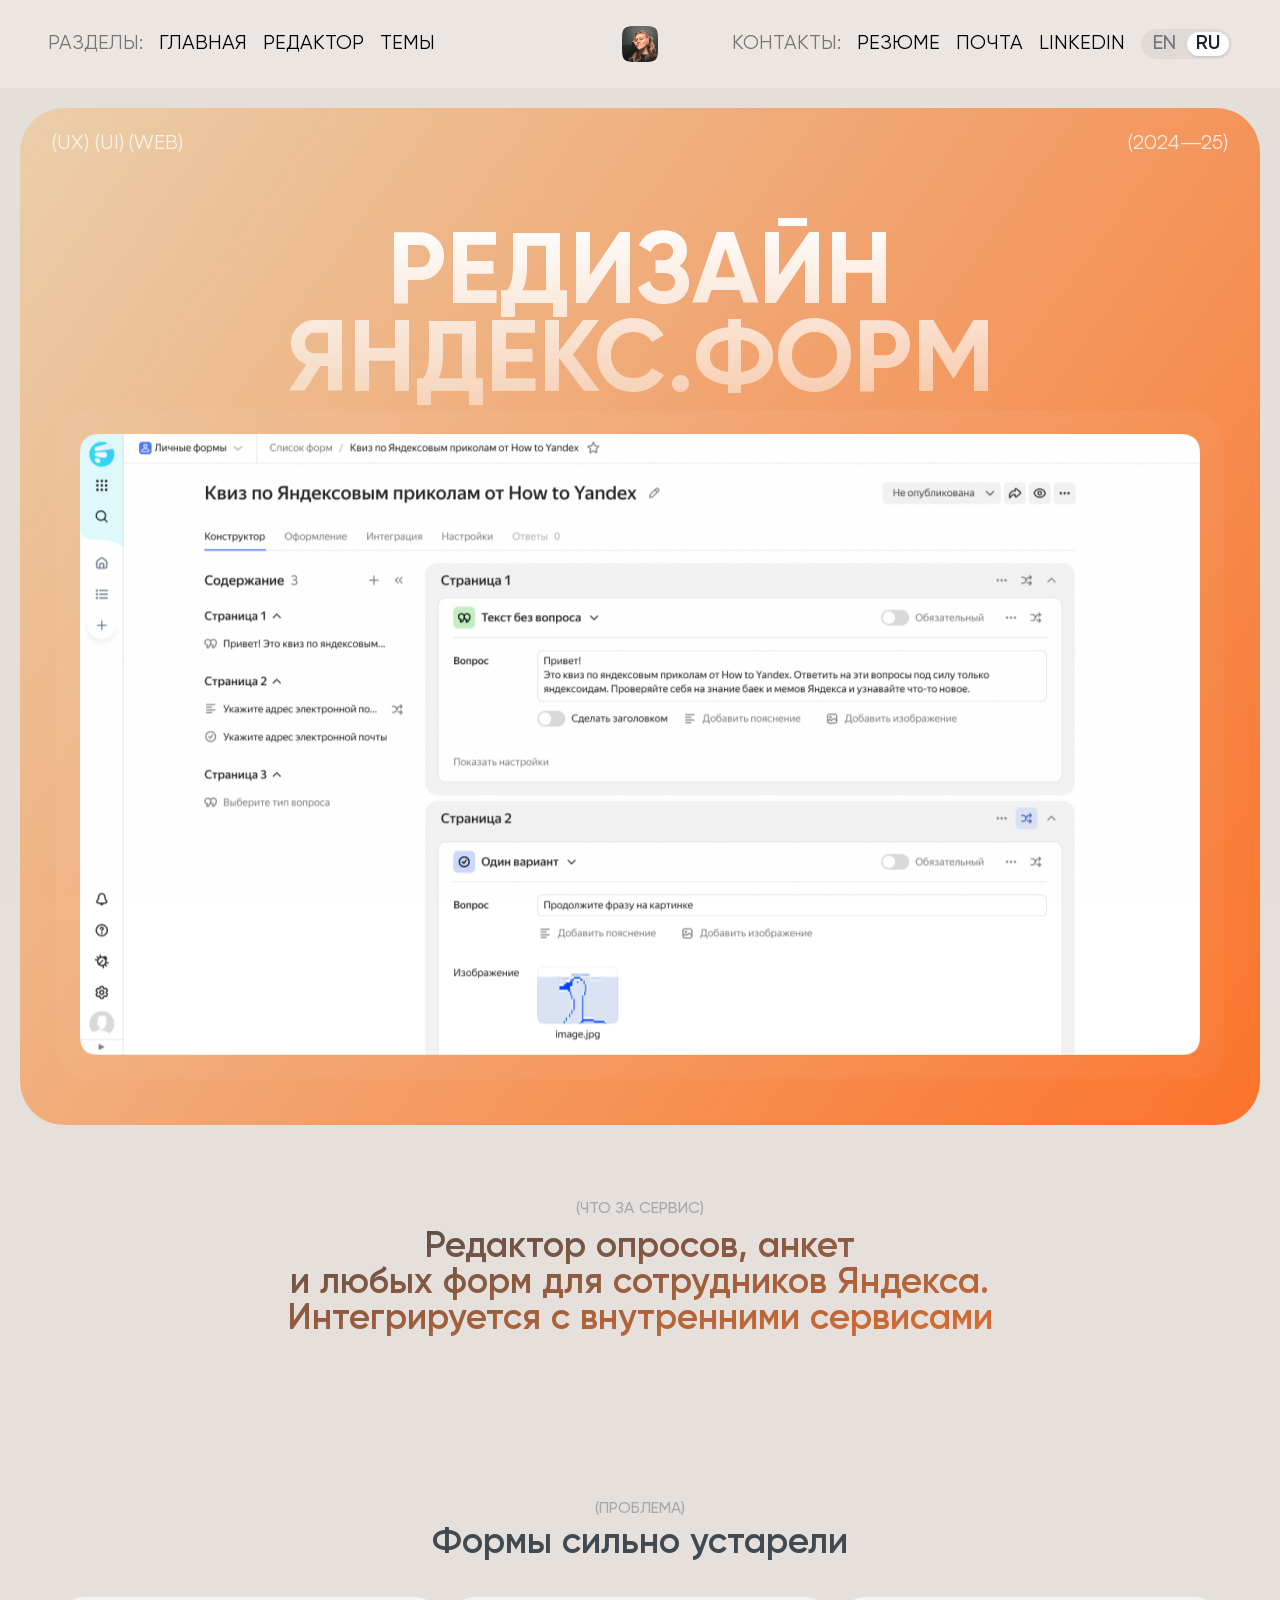
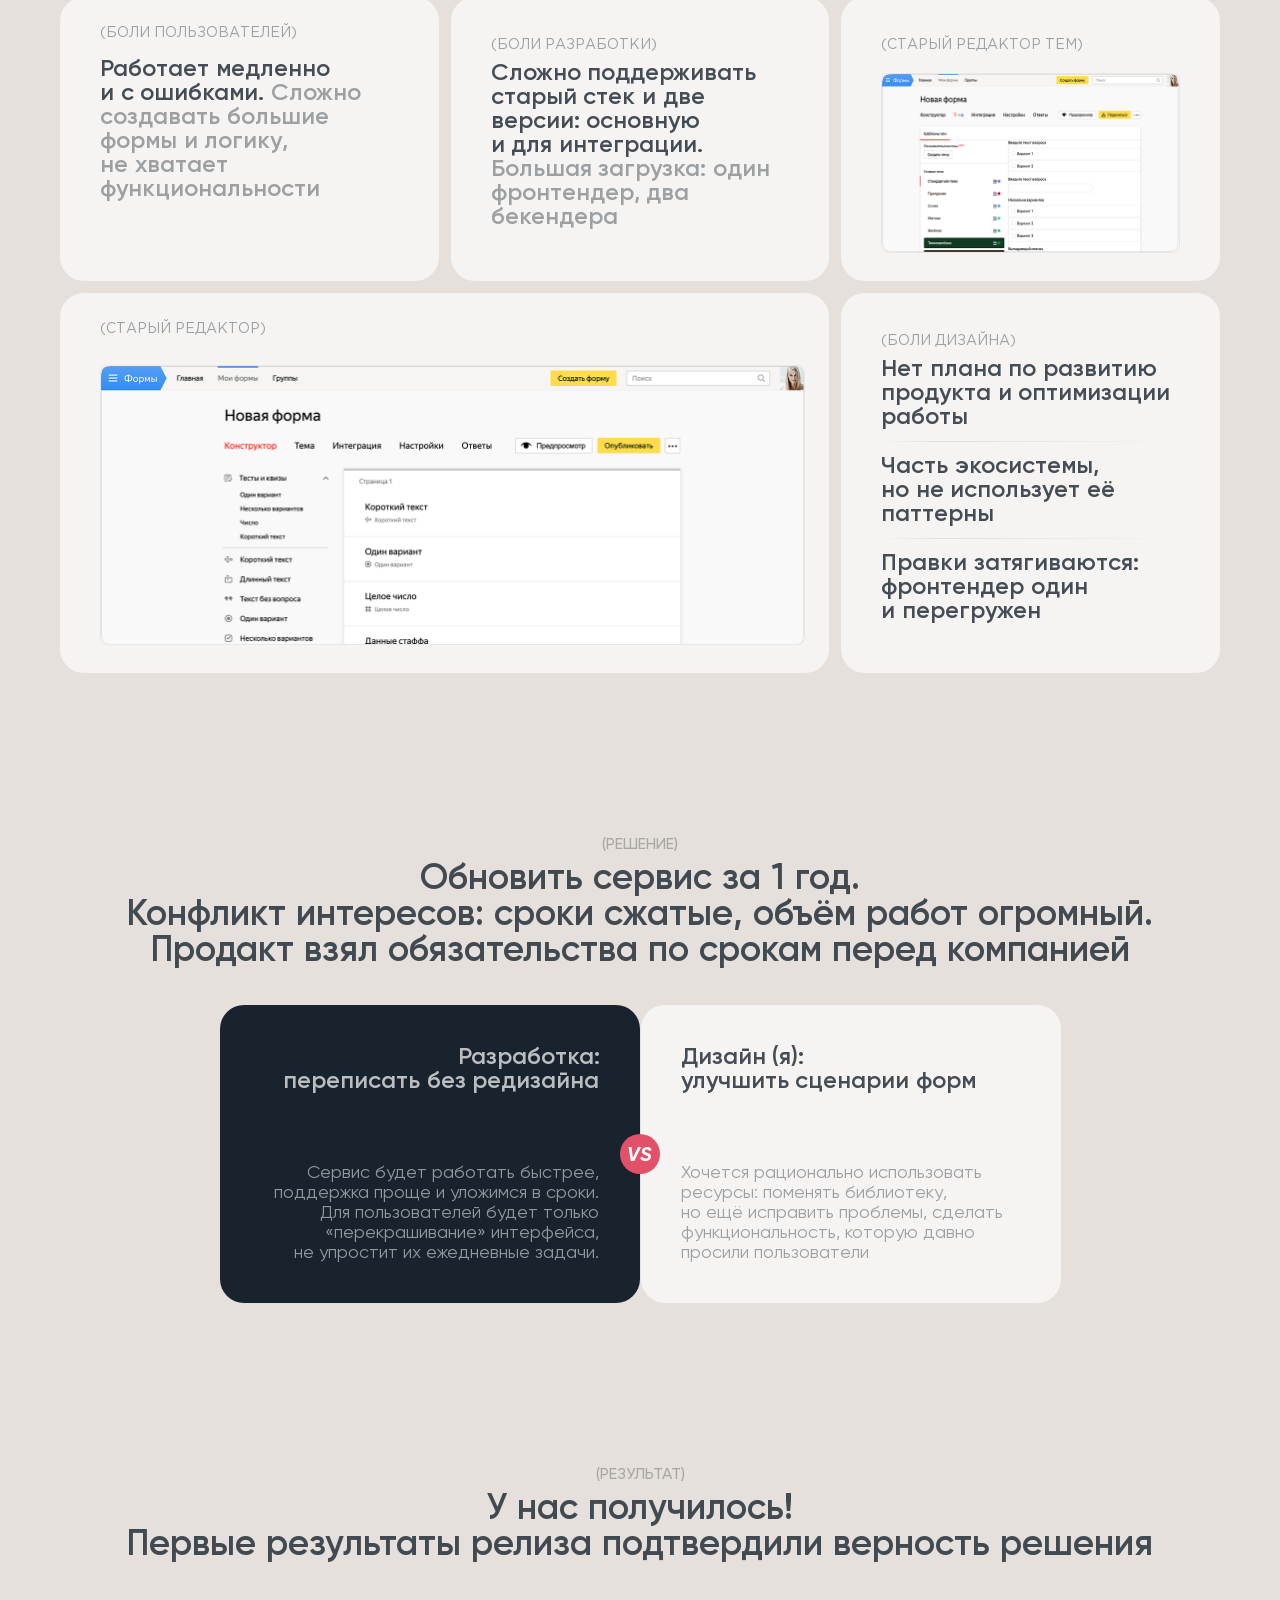
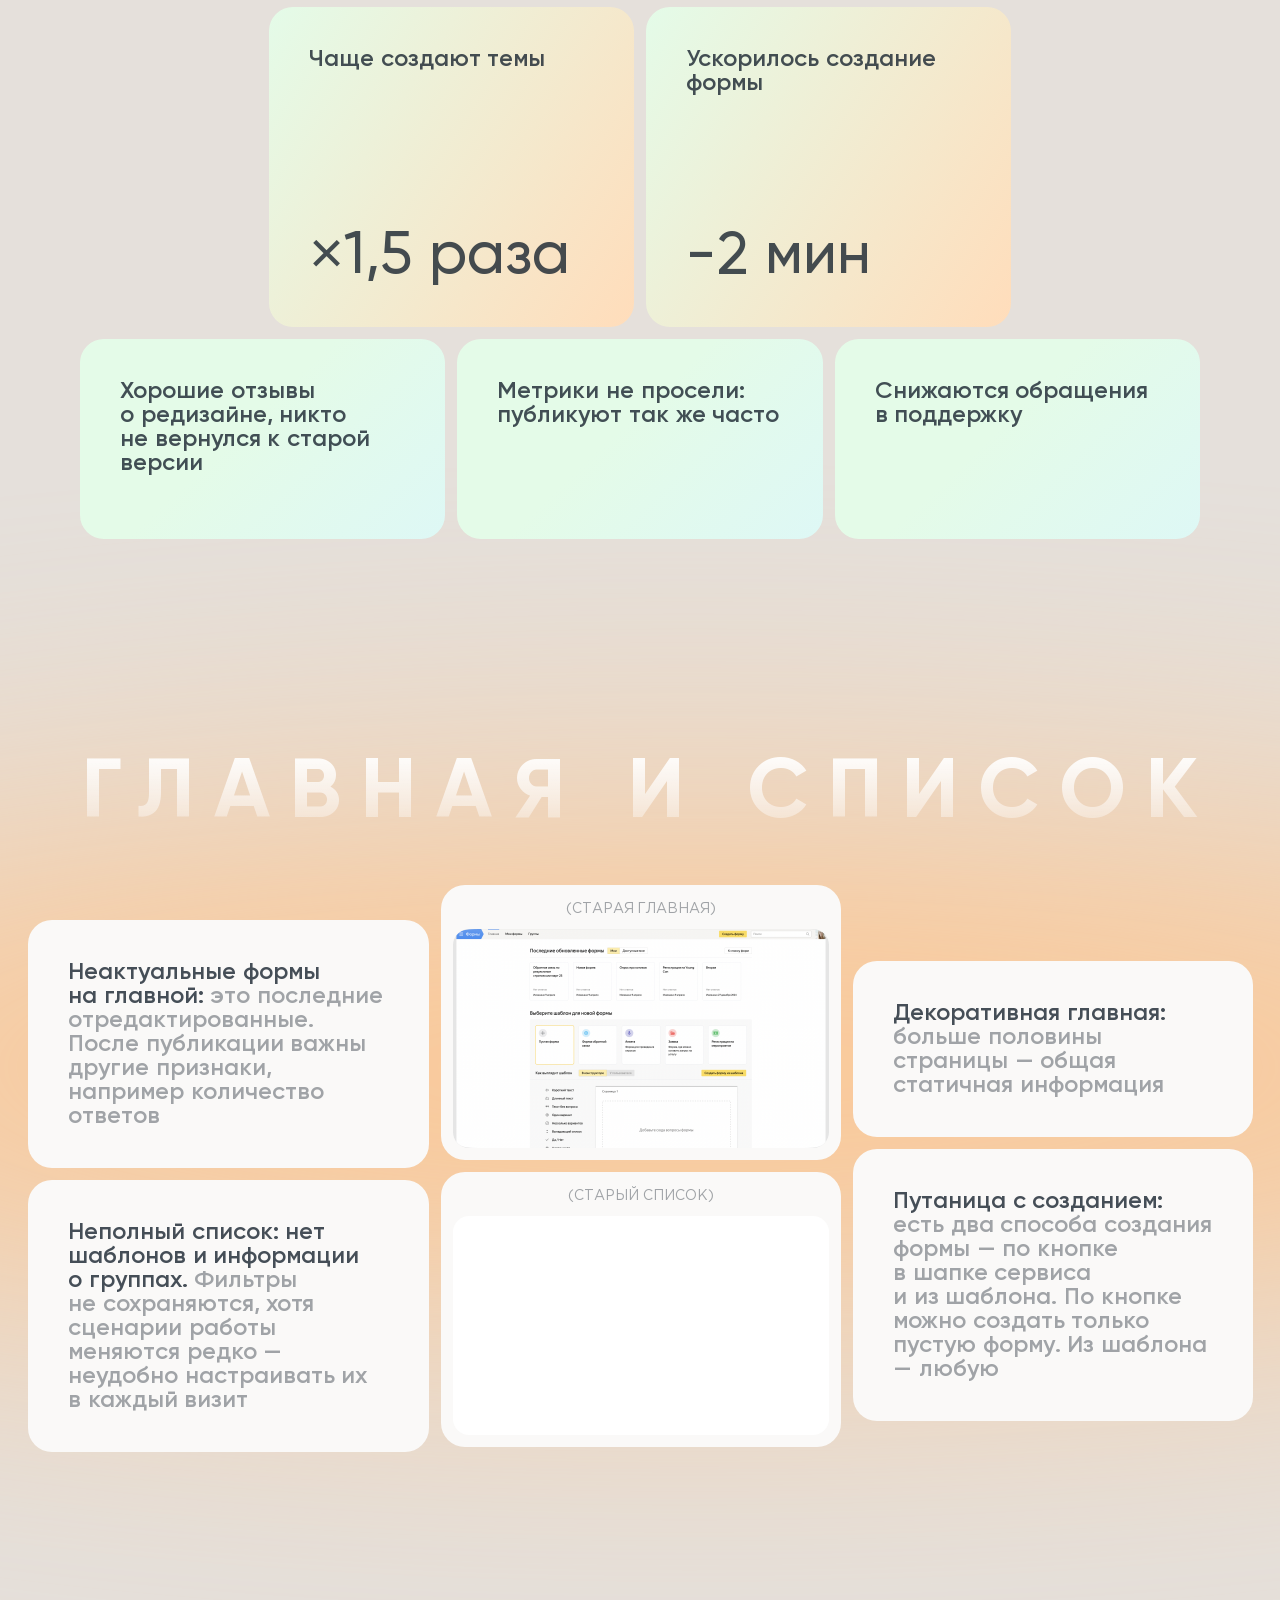
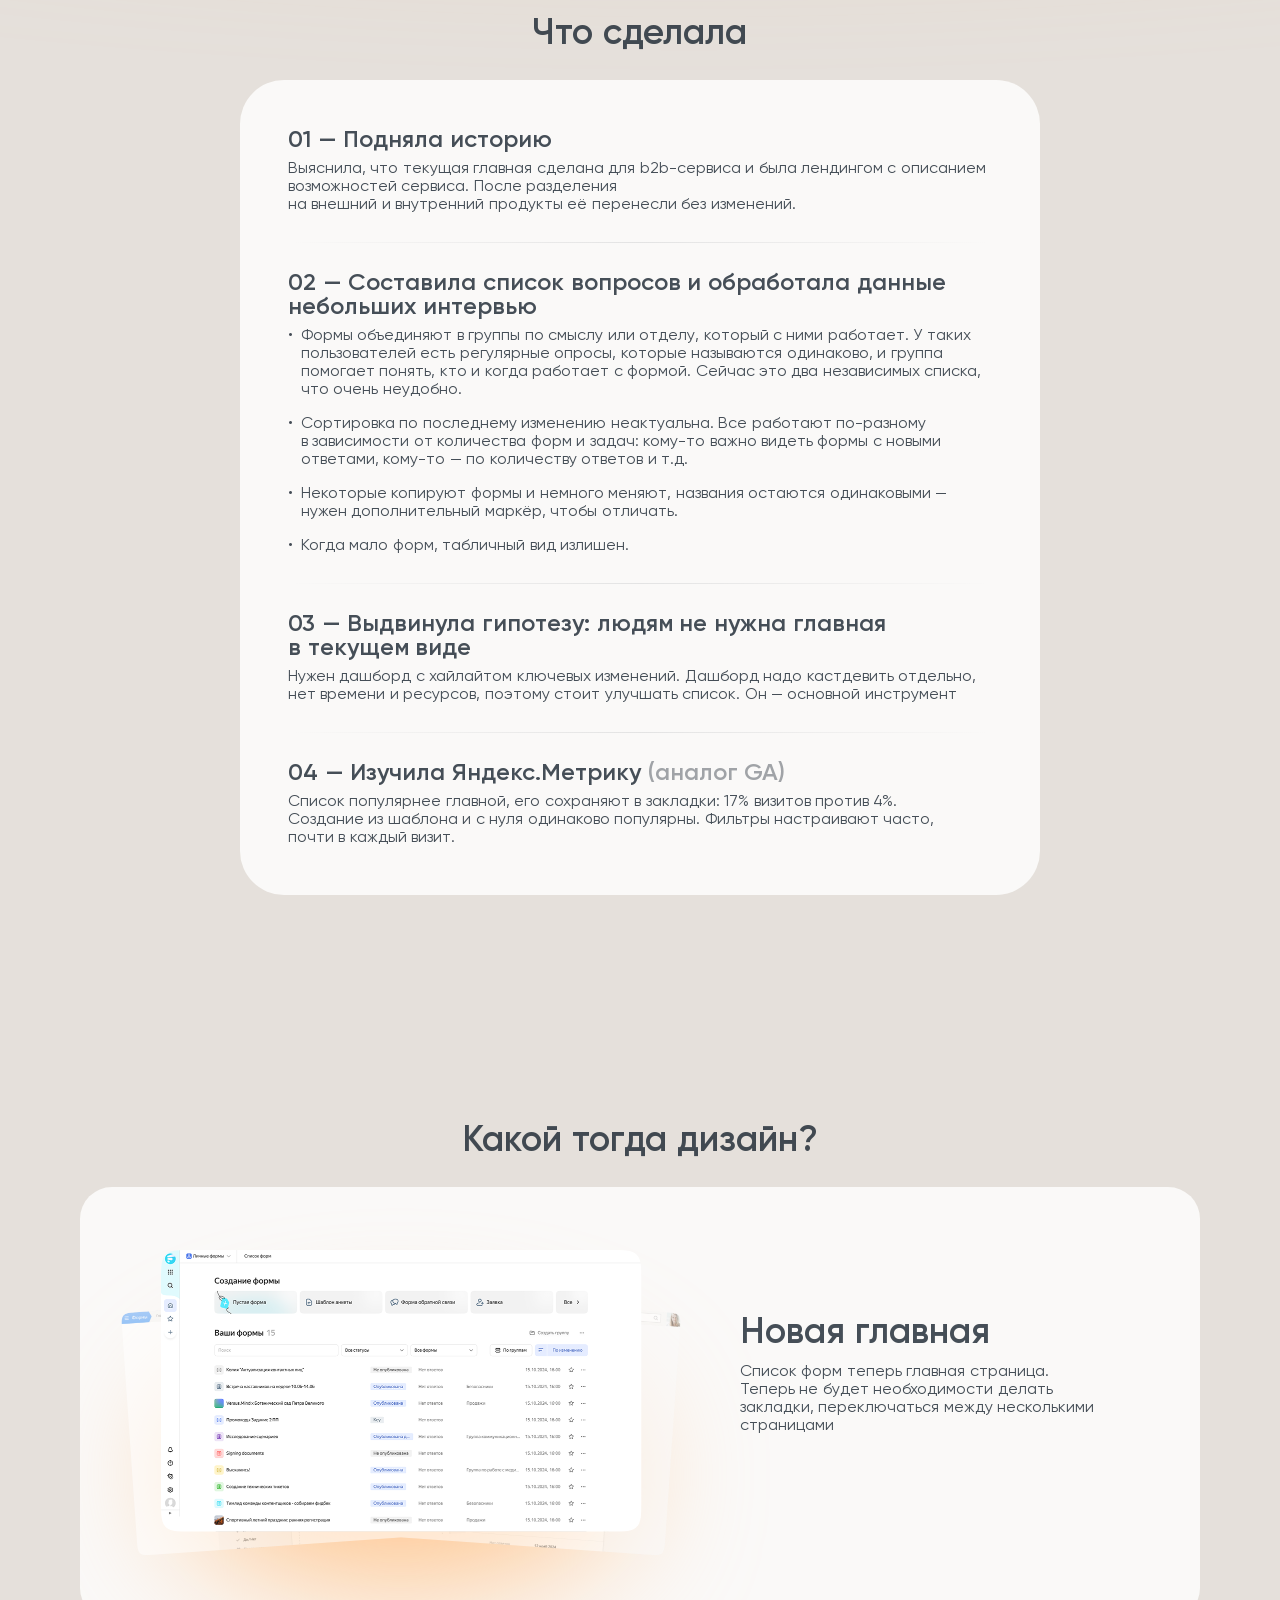
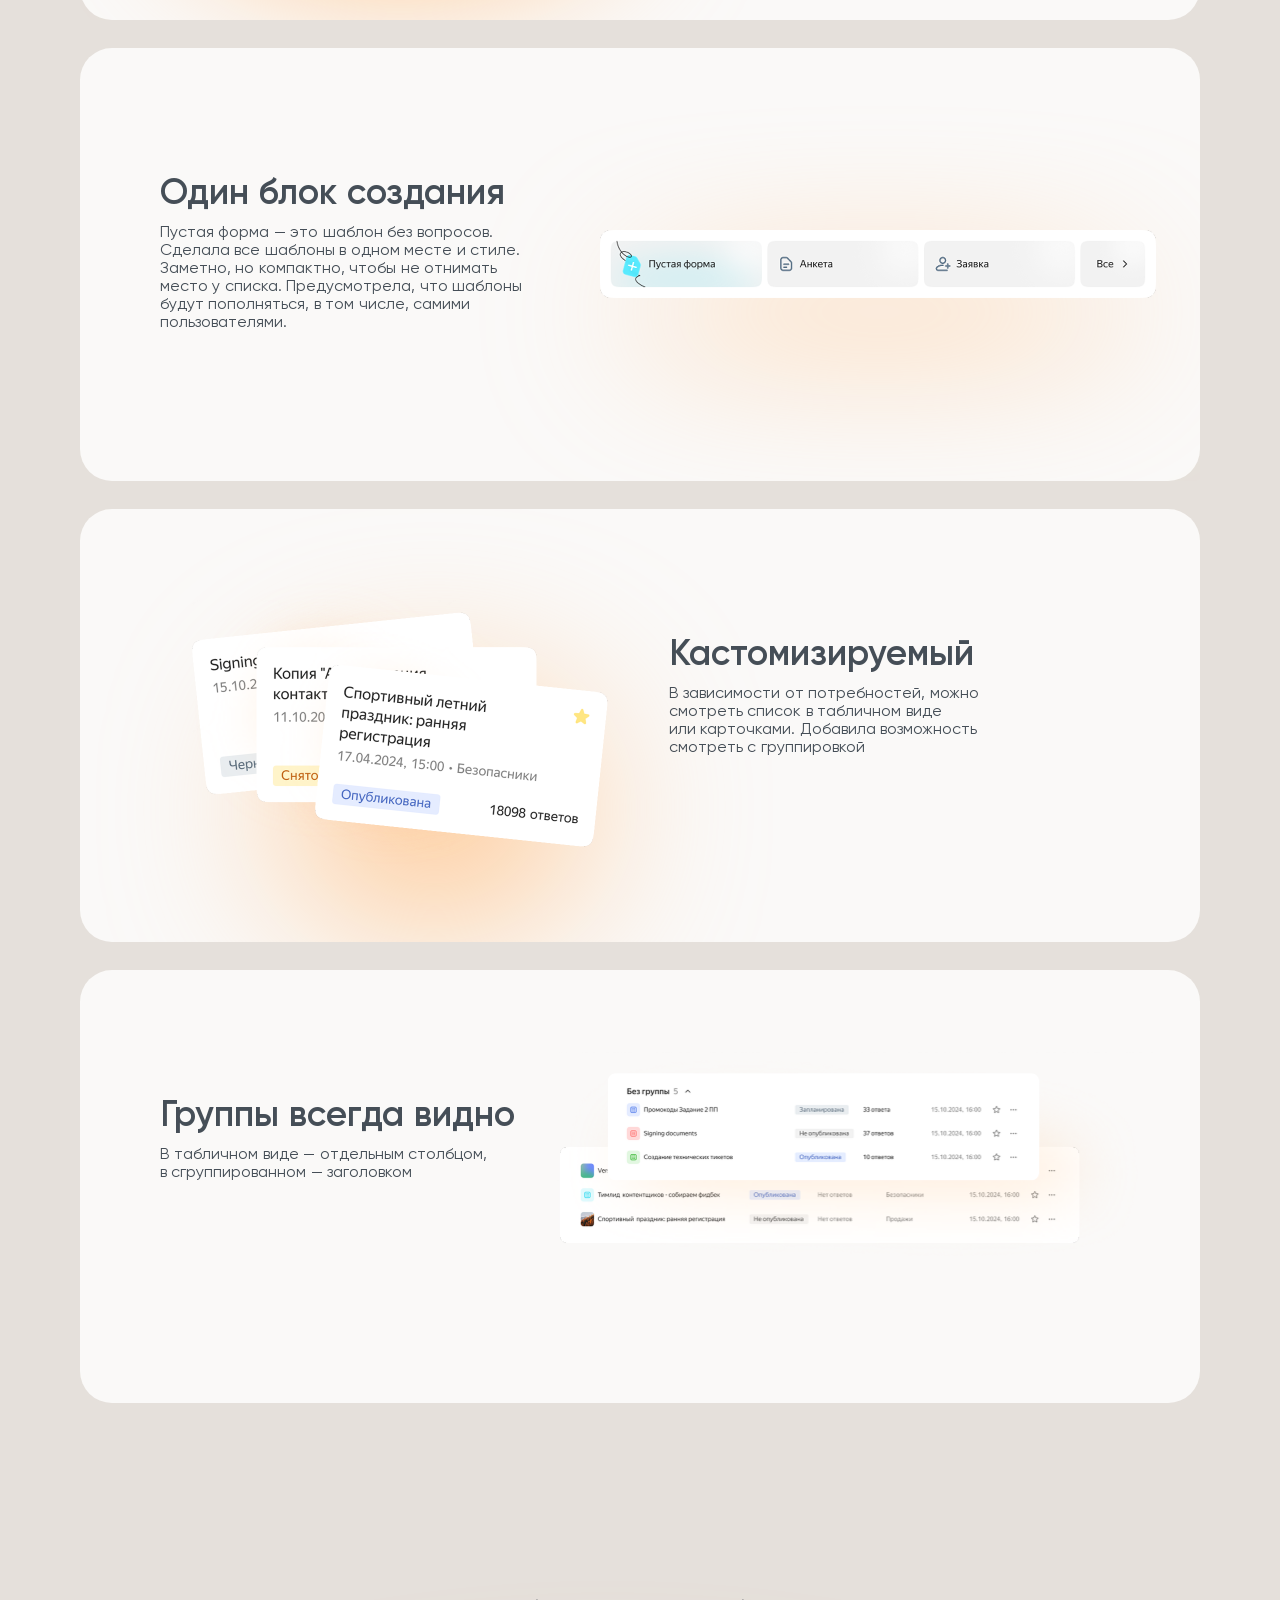
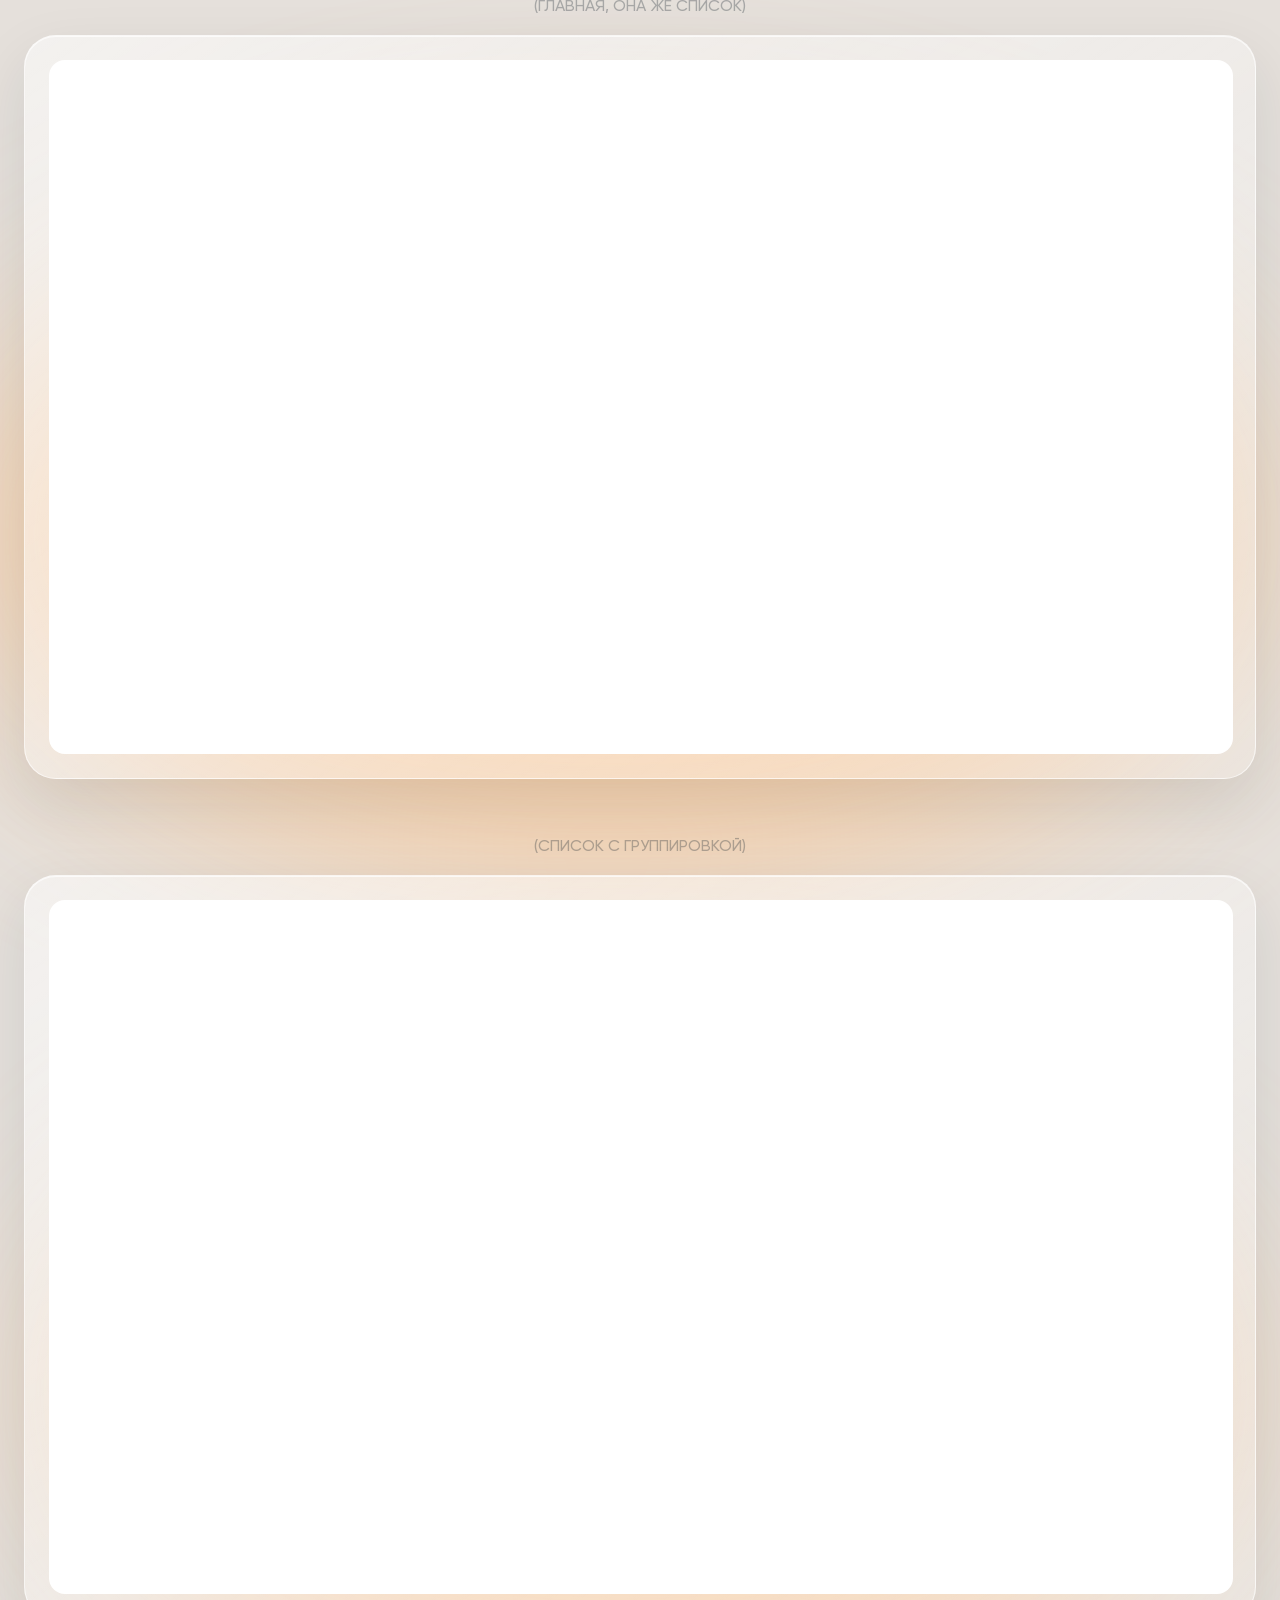
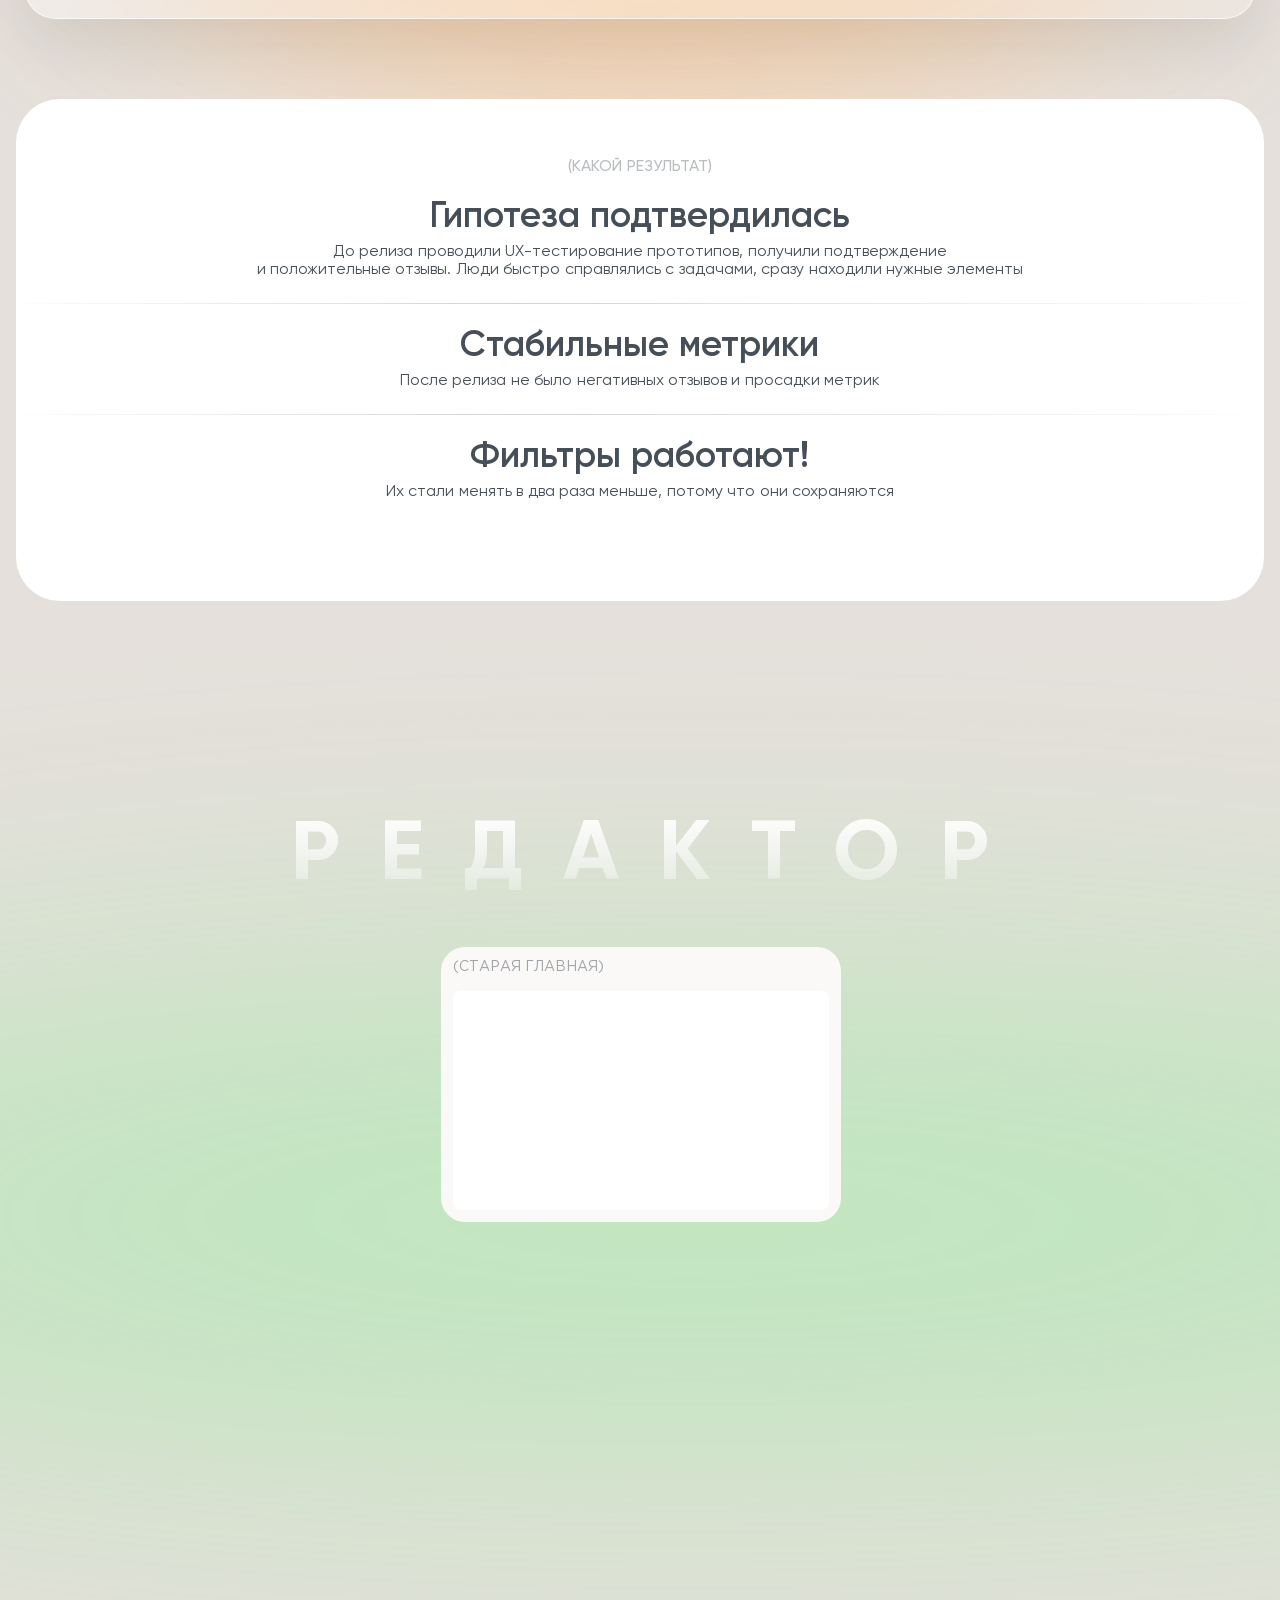
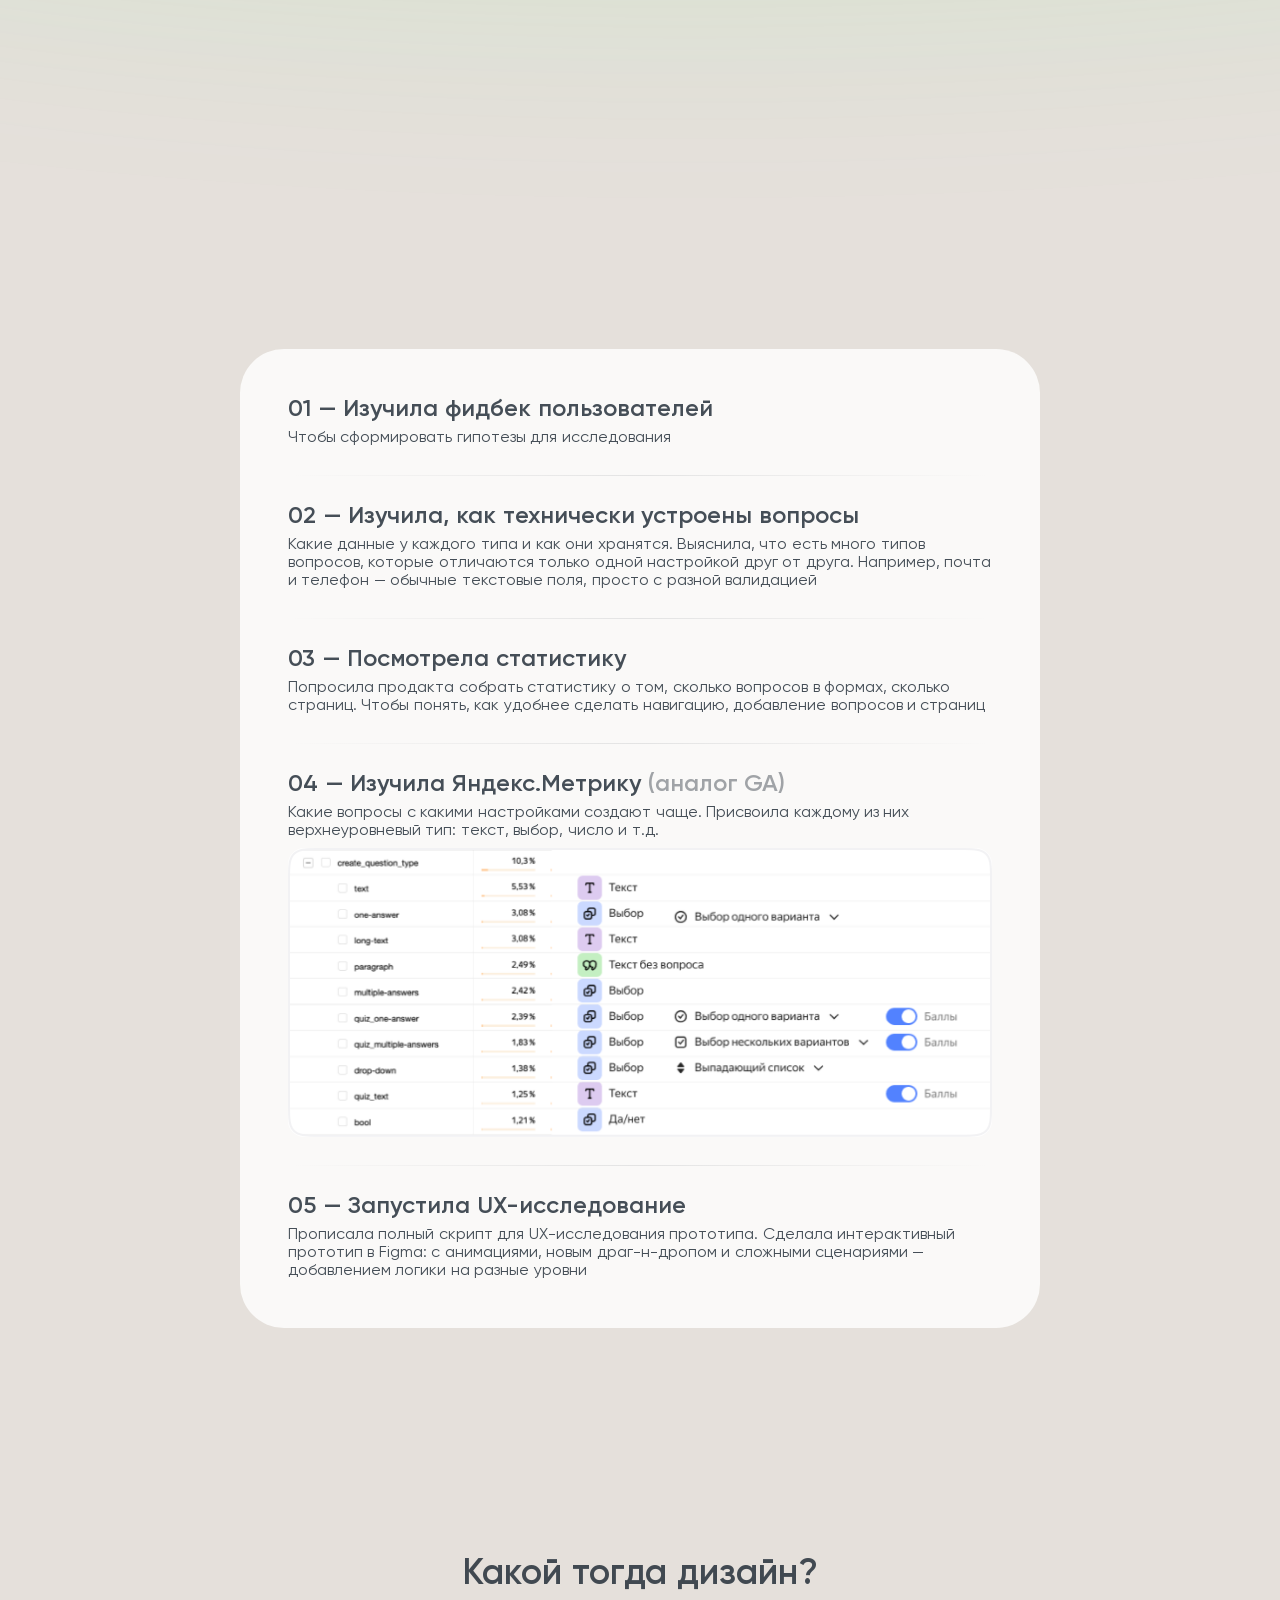
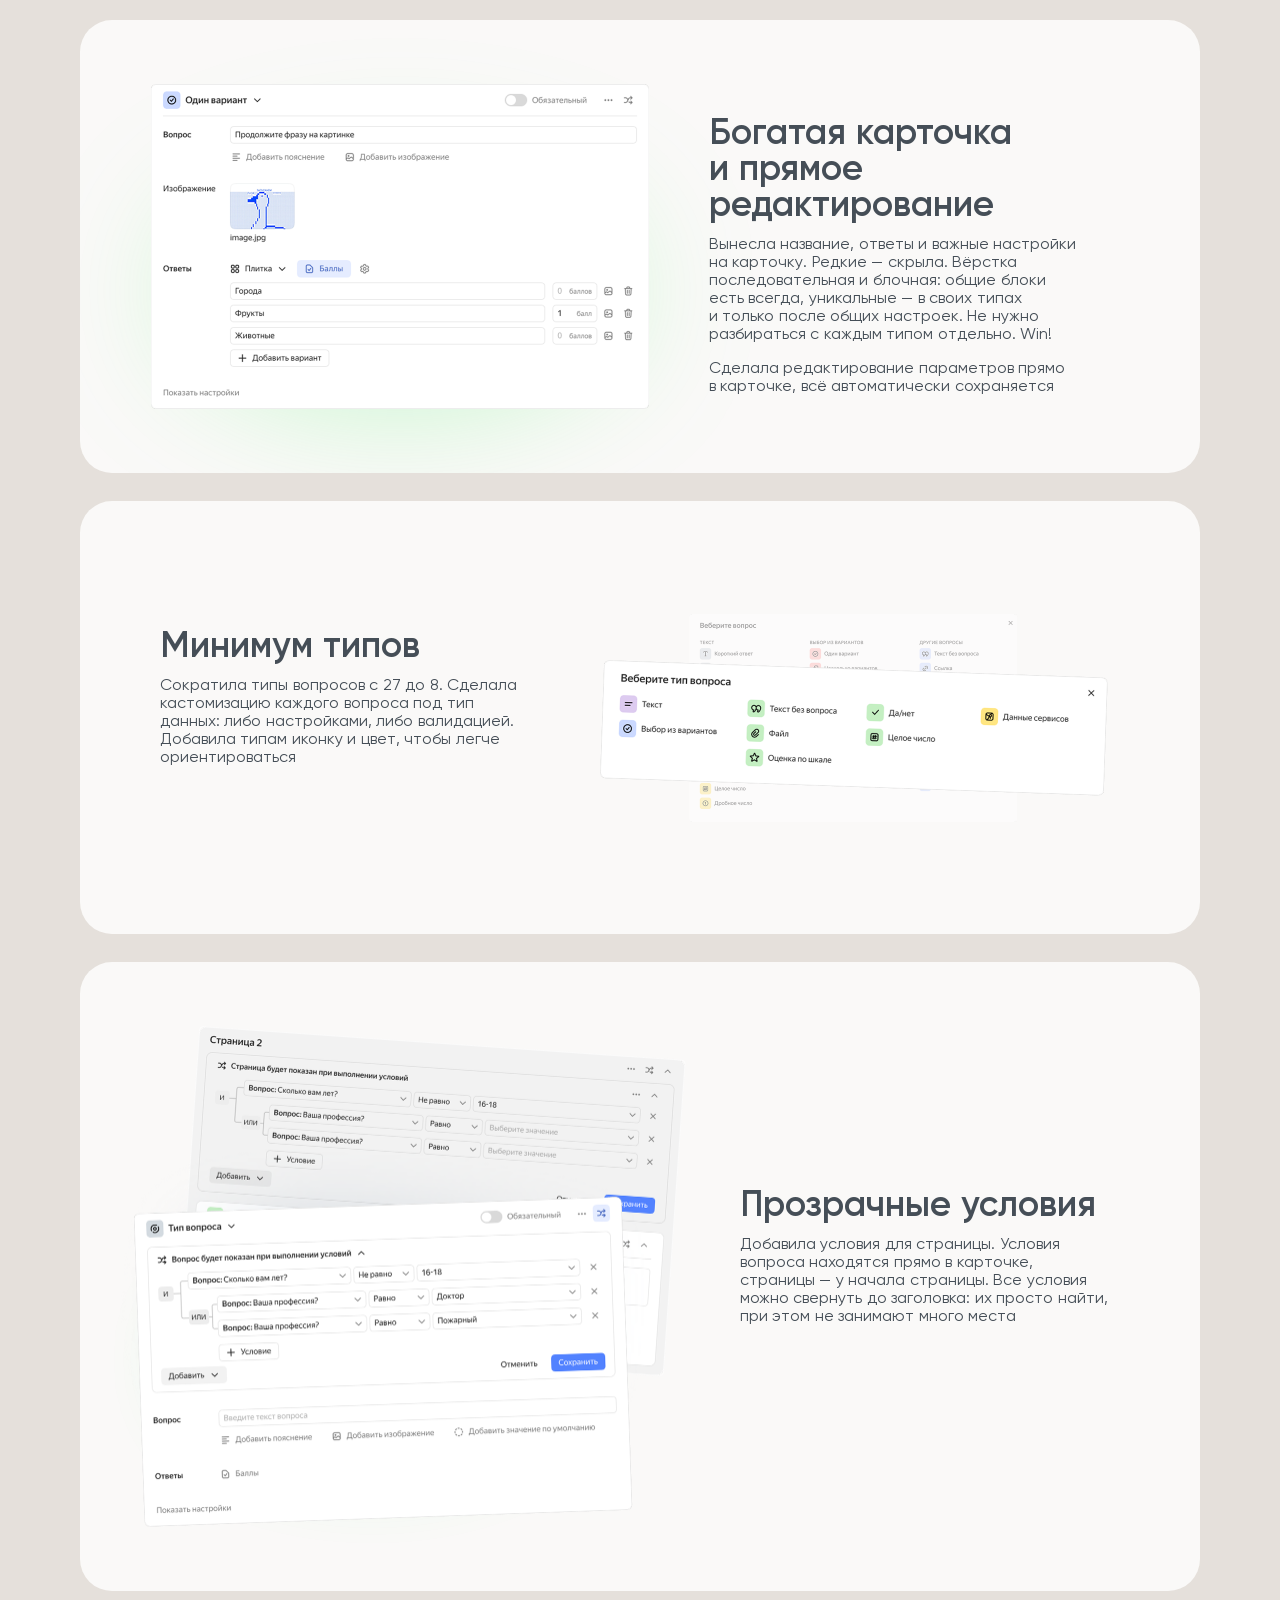
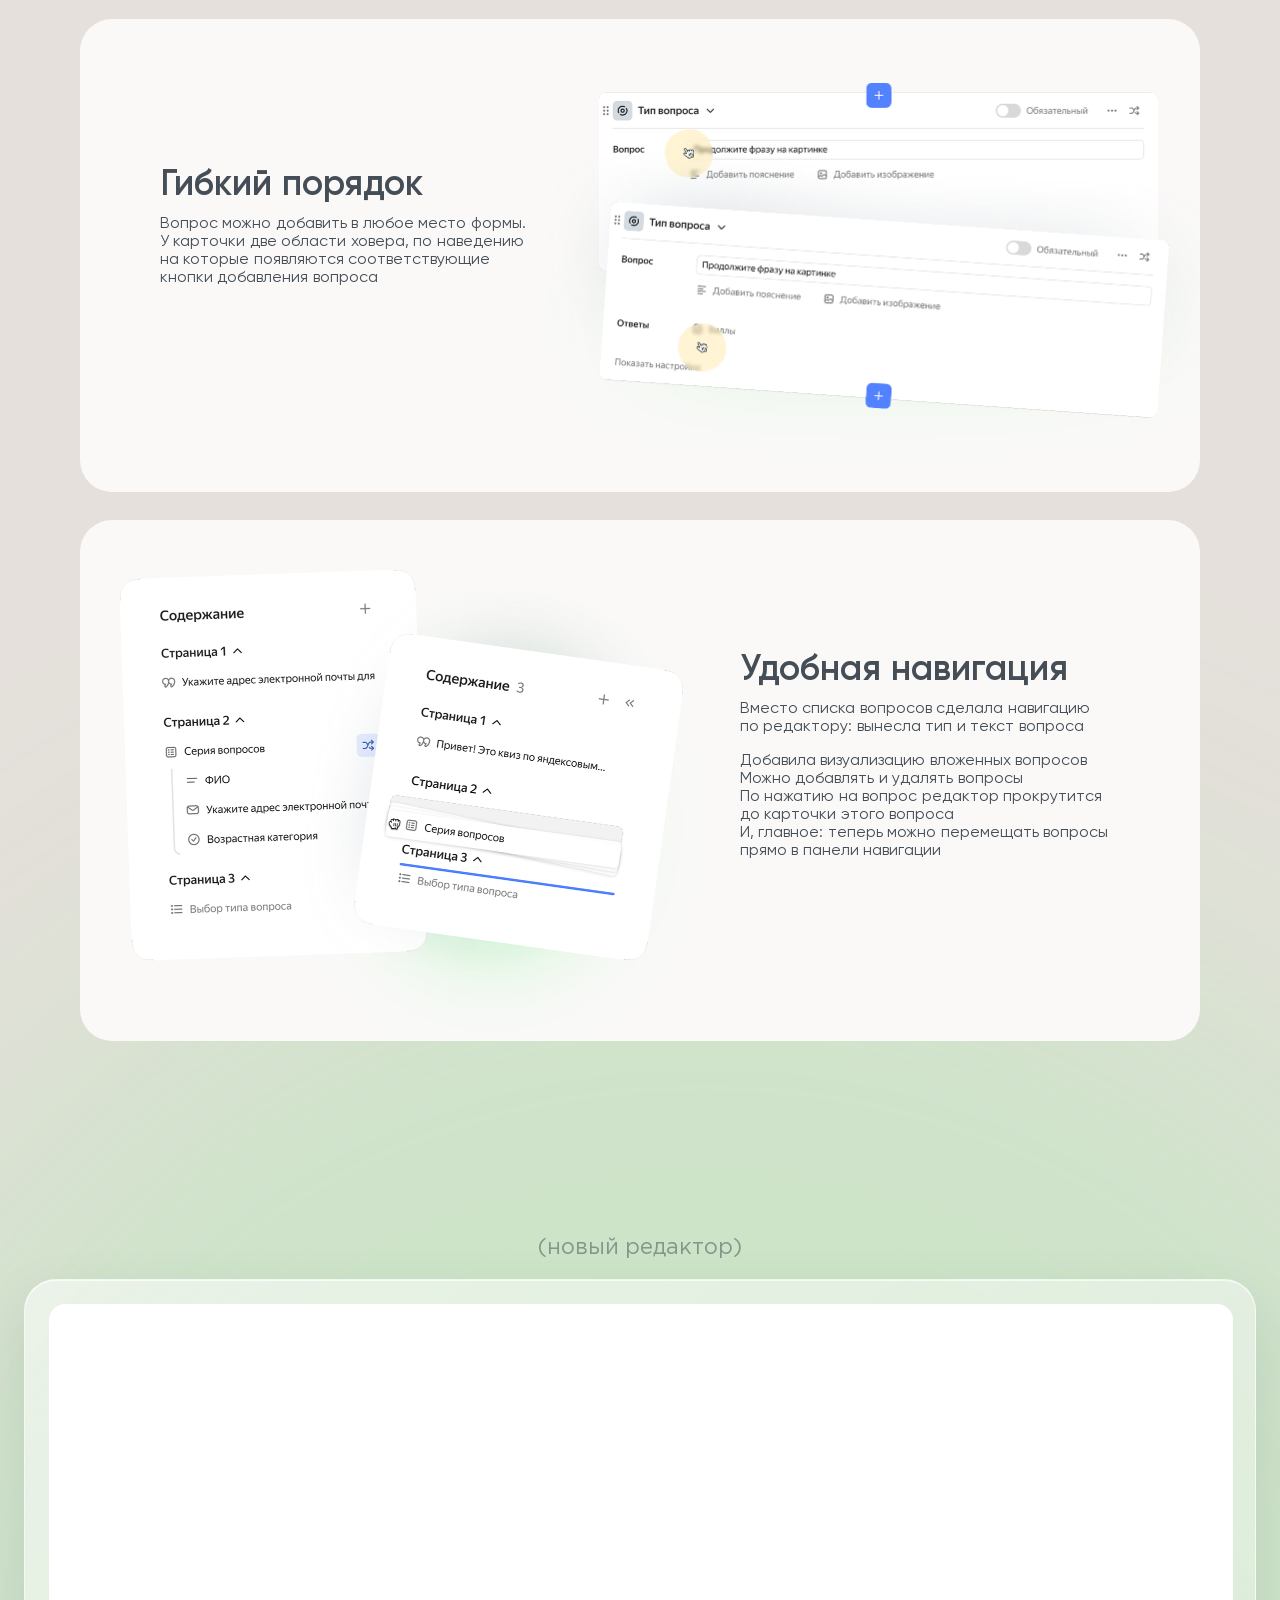
==== commit ba7a66ce: "Обычный вьюпорт без viewport-fit" ====
--- a/ru/index.html
+++ b/ru/index.html
@@ -2,7 +2,7 @@
 <html lang="ru">
 <head>
 <meta charset="utf-8">
-<meta name="viewport" content="width=device-width, initial-scale=1, viewport-fit=cover">
+<meta name="viewport" content="width=device-width, initial-scale=1">
 <title>Редизайн Яндекс.Форм — Екатерина Мохова</title>
 <meta name="description" content="UX/UI-кейс: редизайн Яндекс.Форм — внутреннего редактора форм компании. Главная и список, редактор и темы.">
 <meta name="author" content="Екатерина Мохова">
--- a/css/style.css
+++ b/css/style.css
@@ -1100,18 +1100,20 @@
 
   /* поле навешивается на полотно целиком, поэтому внутренние отступы блоков
      остаются ровно такими, как в макете */
-  .page {
-    padding-left: calc(var(--edge) + env(safe-area-inset-left, 0px));
-    padding-right: calc(var(--edge) + env(safe-area-inset-right, 0px));
-  }
+  .page { padding-left: var(--edge); padding-right: var(--edge); }
 
   /* ---------- шапка: макет 907:43766 ------------------------------------ */
   /* стекло со скруглением снизу; наверху остаются только аватар и язык */
   .header {
-    /* страница идёт под статус-бар (viewport-fit=cover), поэтому стекло
-       начинается от самого верха, а содержимое опускается на его высоту */
-    height: calc(48px + env(safe-area-inset-top, 0px));
-    padding-top: env(safe-area-inset-top, 0px);
+    /* шапка намеренно вылезает за верхний край вьюпорта.
+       сколько бы браузер ни отступил сверху — безопасная зона айфона,
+       недоехавшая панель Safari, рассинхрон layout и visual viewport —
+       стекло всё равно закрывает полосу до самого края экрана.
+       видимая часть остаётся ровно 48, как в макете */
+    --bleed: 160px;
+    top: calc(-1 * var(--bleed));
+    height: calc(48px + var(--bleed));
+    padding-top: var(--bleed);
     border-radius: 0 0 16px 16px;
     /* в макете это эффект GLASS: 10% белого плюс сильное преломление.
        в CSS такого нет, поэтому белого больше, а размытие мягче — на глаз
@@ -1127,8 +1129,7 @@
                 -webkit-backdrop-filter 0.3s linear, backdrop-filter 0.3s linear;
   }
   .header__inner {
-    padding: 8px calc(16px + var(--edge) + env(safe-area-inset-right, 0px))
-             8px calc(16px + var(--edge) + env(safe-area-inset-left, 0px));
+    padding: 8px calc(16px + var(--edge));
     gap: 0;
     justify-content: space-between;
   }
@@ -1159,7 +1160,7 @@
   .lang a.is-current { background: #fff; font-weight: 500; }
   .lang a + a::before { content: none; }
 
-  .page { padding-top: calc(48px + env(safe-area-inset-top, 0px)); }
+  .page { padding-top: 48px; }
   .footer { padding-bottom: 104px; }        /* место под плавающую таблетку */
 
   /* ---------- общая типографика секций ---------------------------------- */
@@ -1708,8 +1709,8 @@
      ширина остаётся прежней — поля 12px плюс общее поле страницы */
   .dock {
     position: fixed;
-    left: calc(12px + var(--edge, 0px) + env(safe-area-inset-left, 0px));
-    right: calc(12px + var(--edge, 0px) + env(safe-area-inset-right, 0px));
+    left: calc(12px + var(--edge, 0px));
+    right: calc(12px + var(--edge, 0px));
     bottom: calc(12px + env(safe-area-inset-bottom, 0px));
     z-index: 420;
     display: flex;
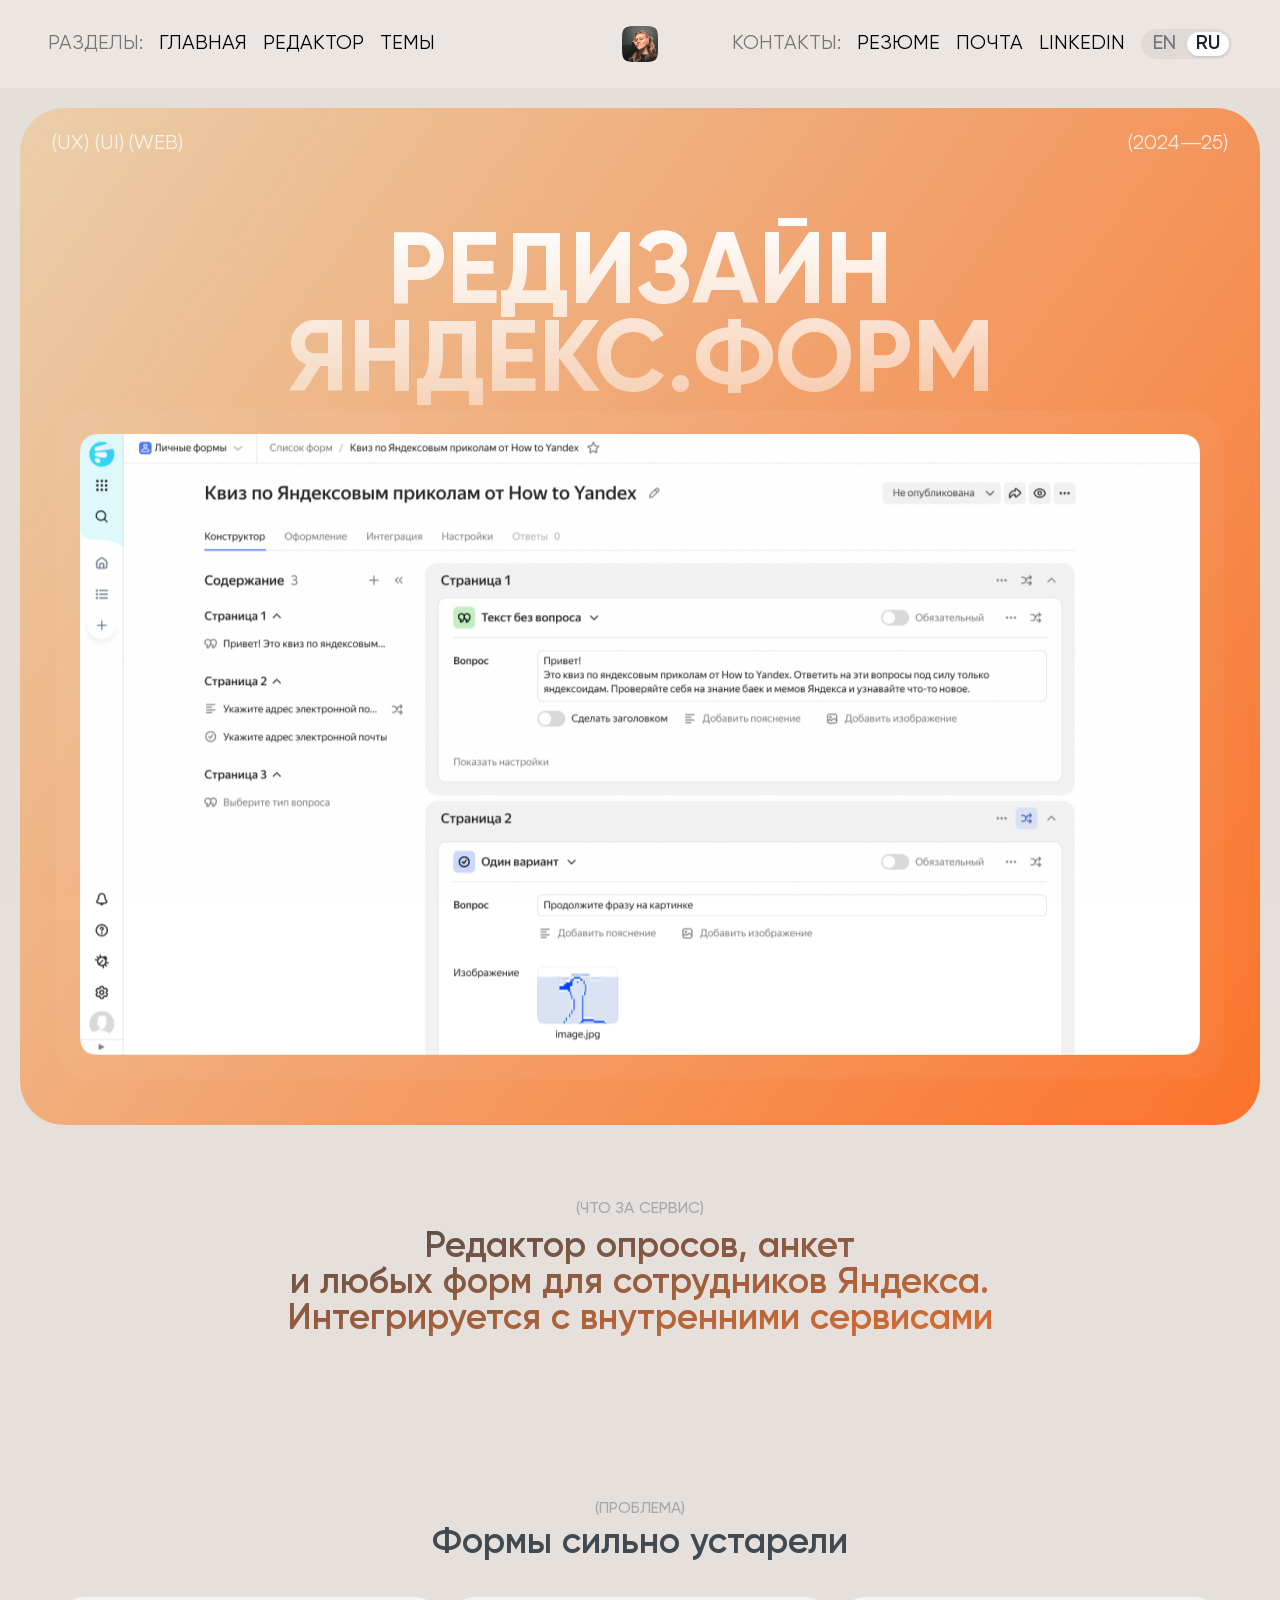
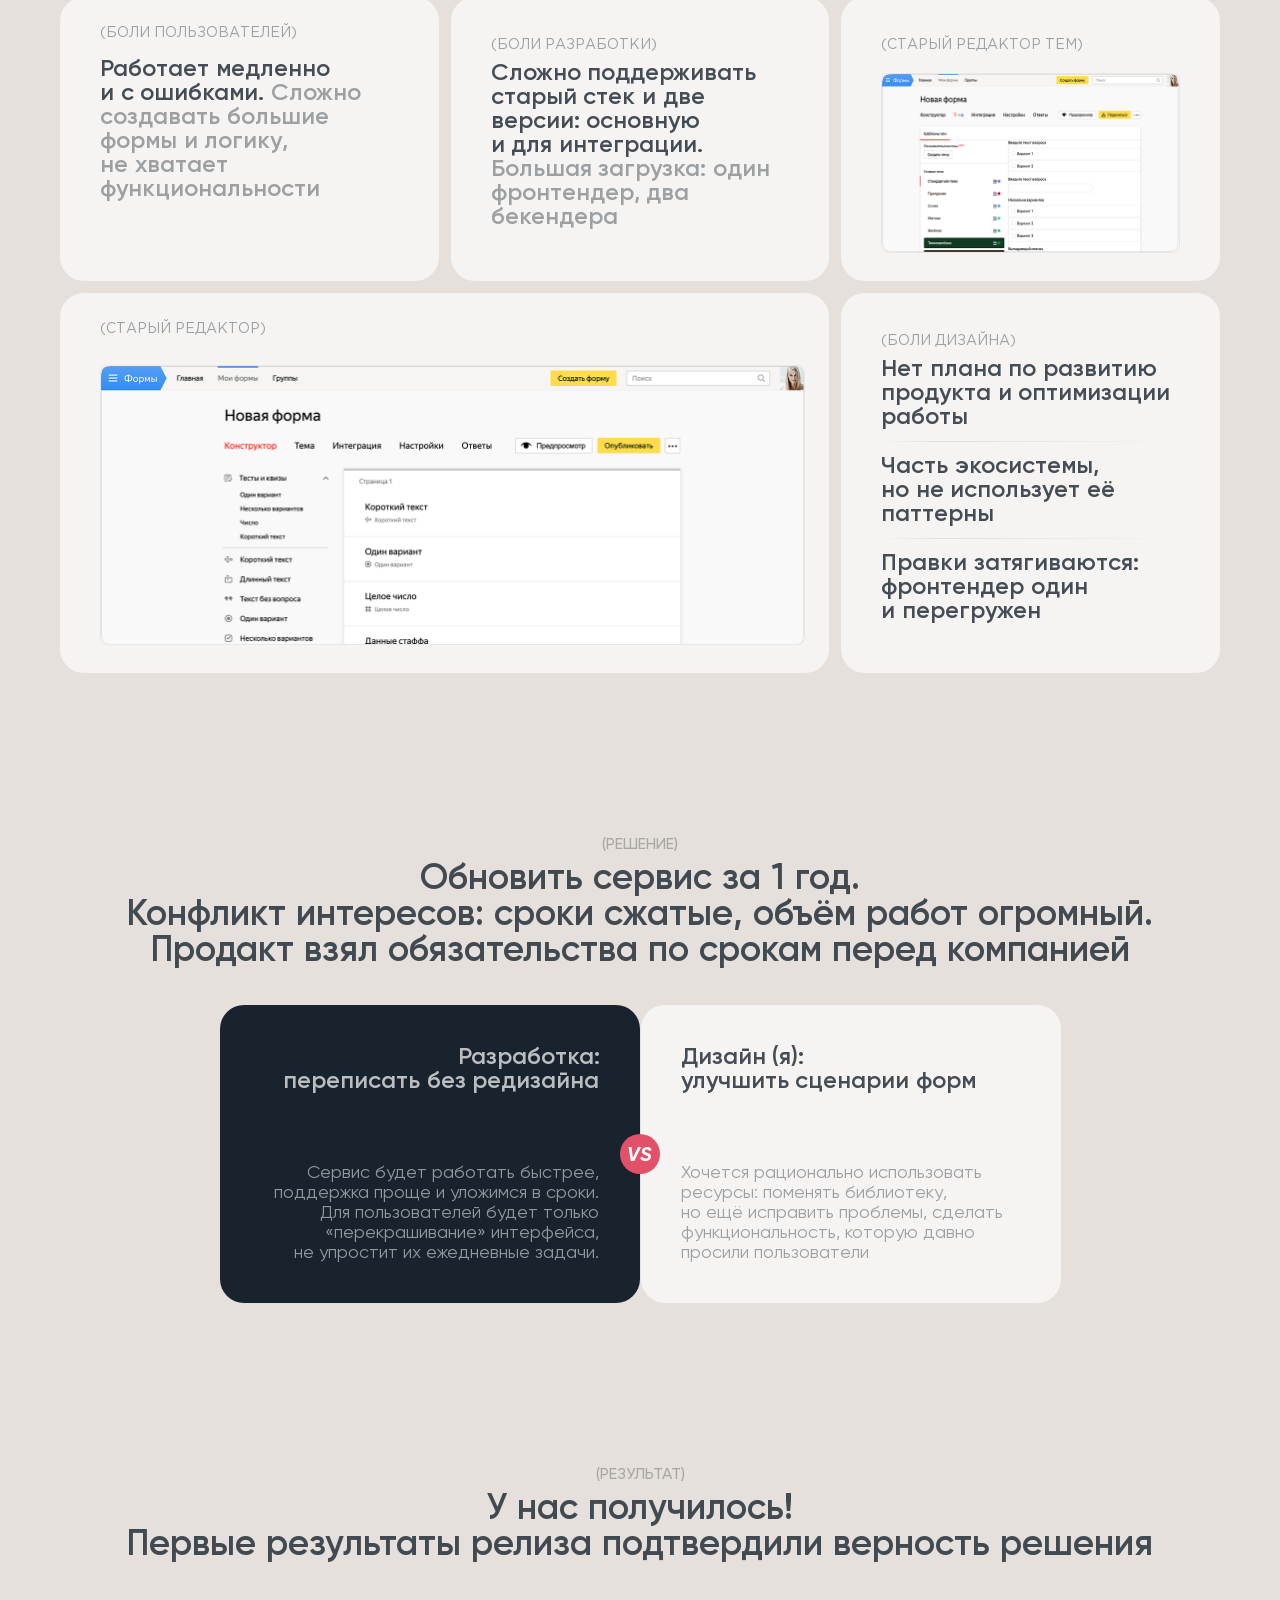
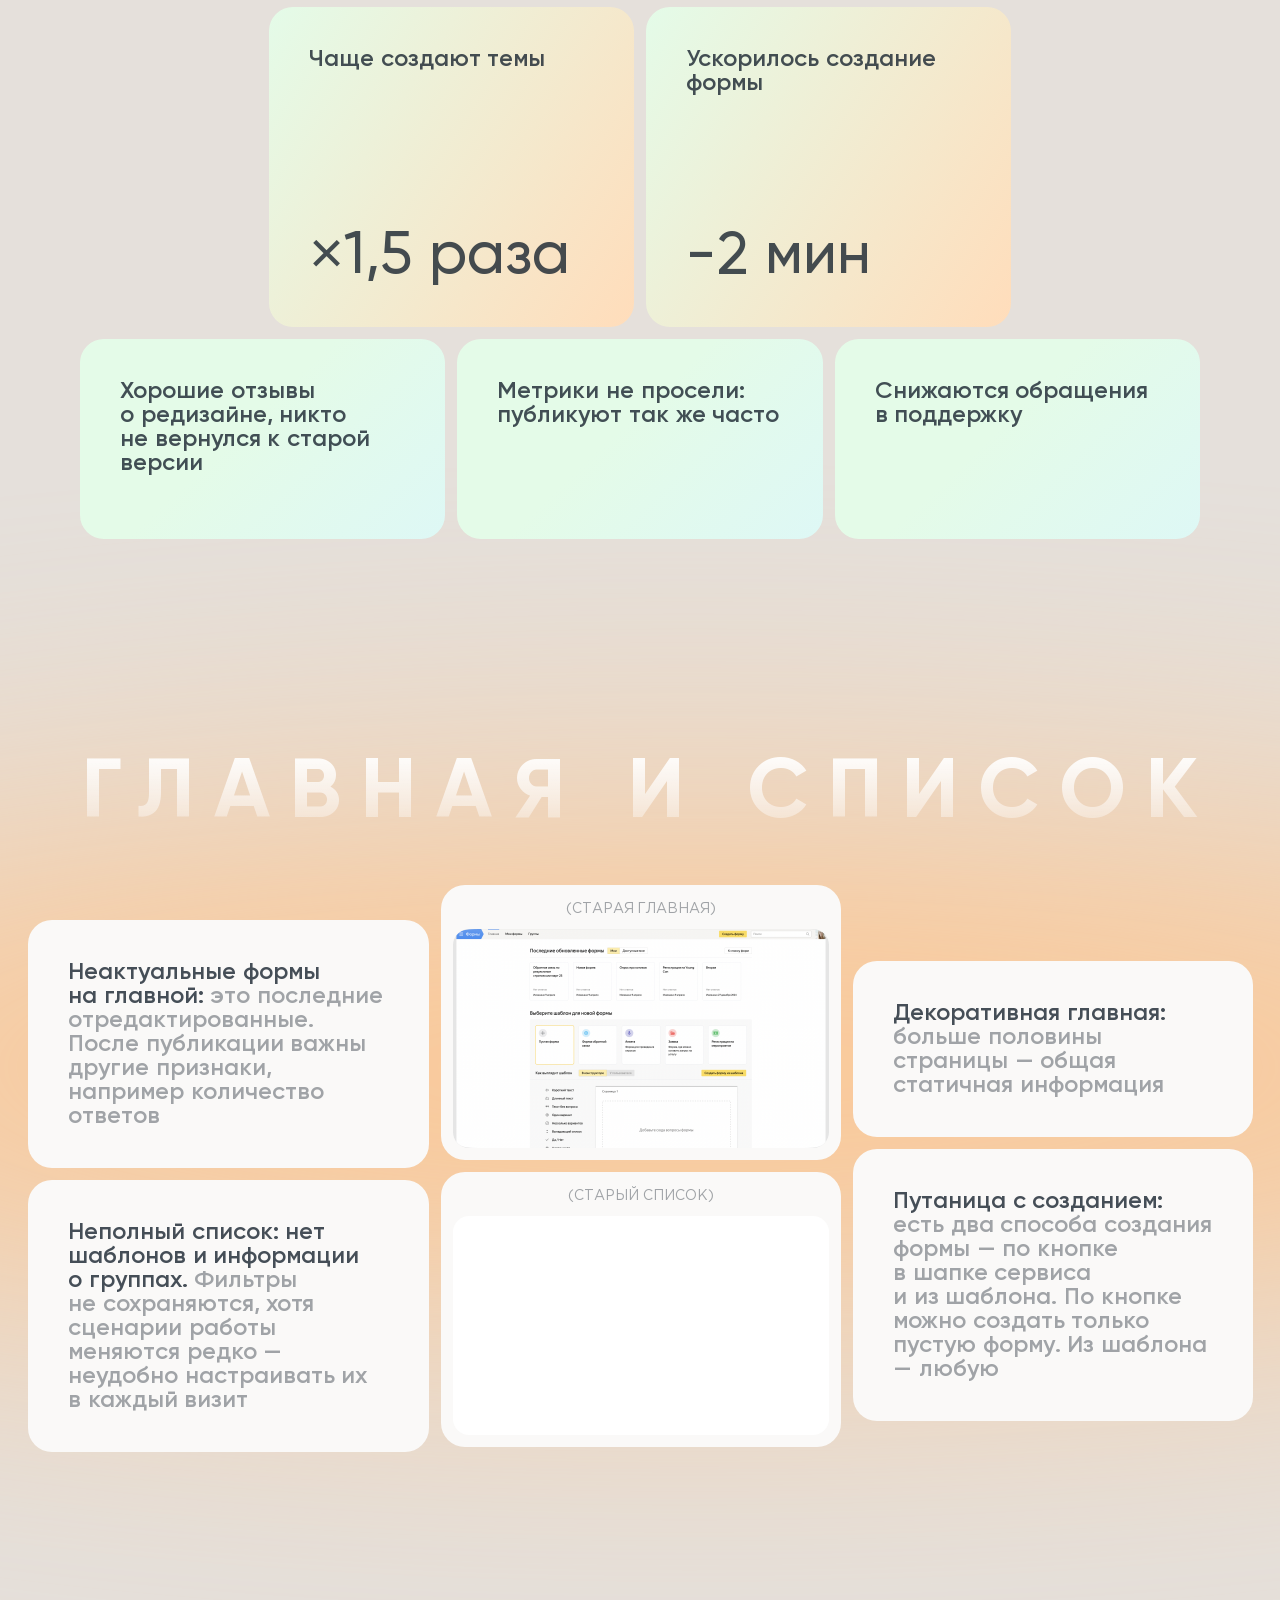
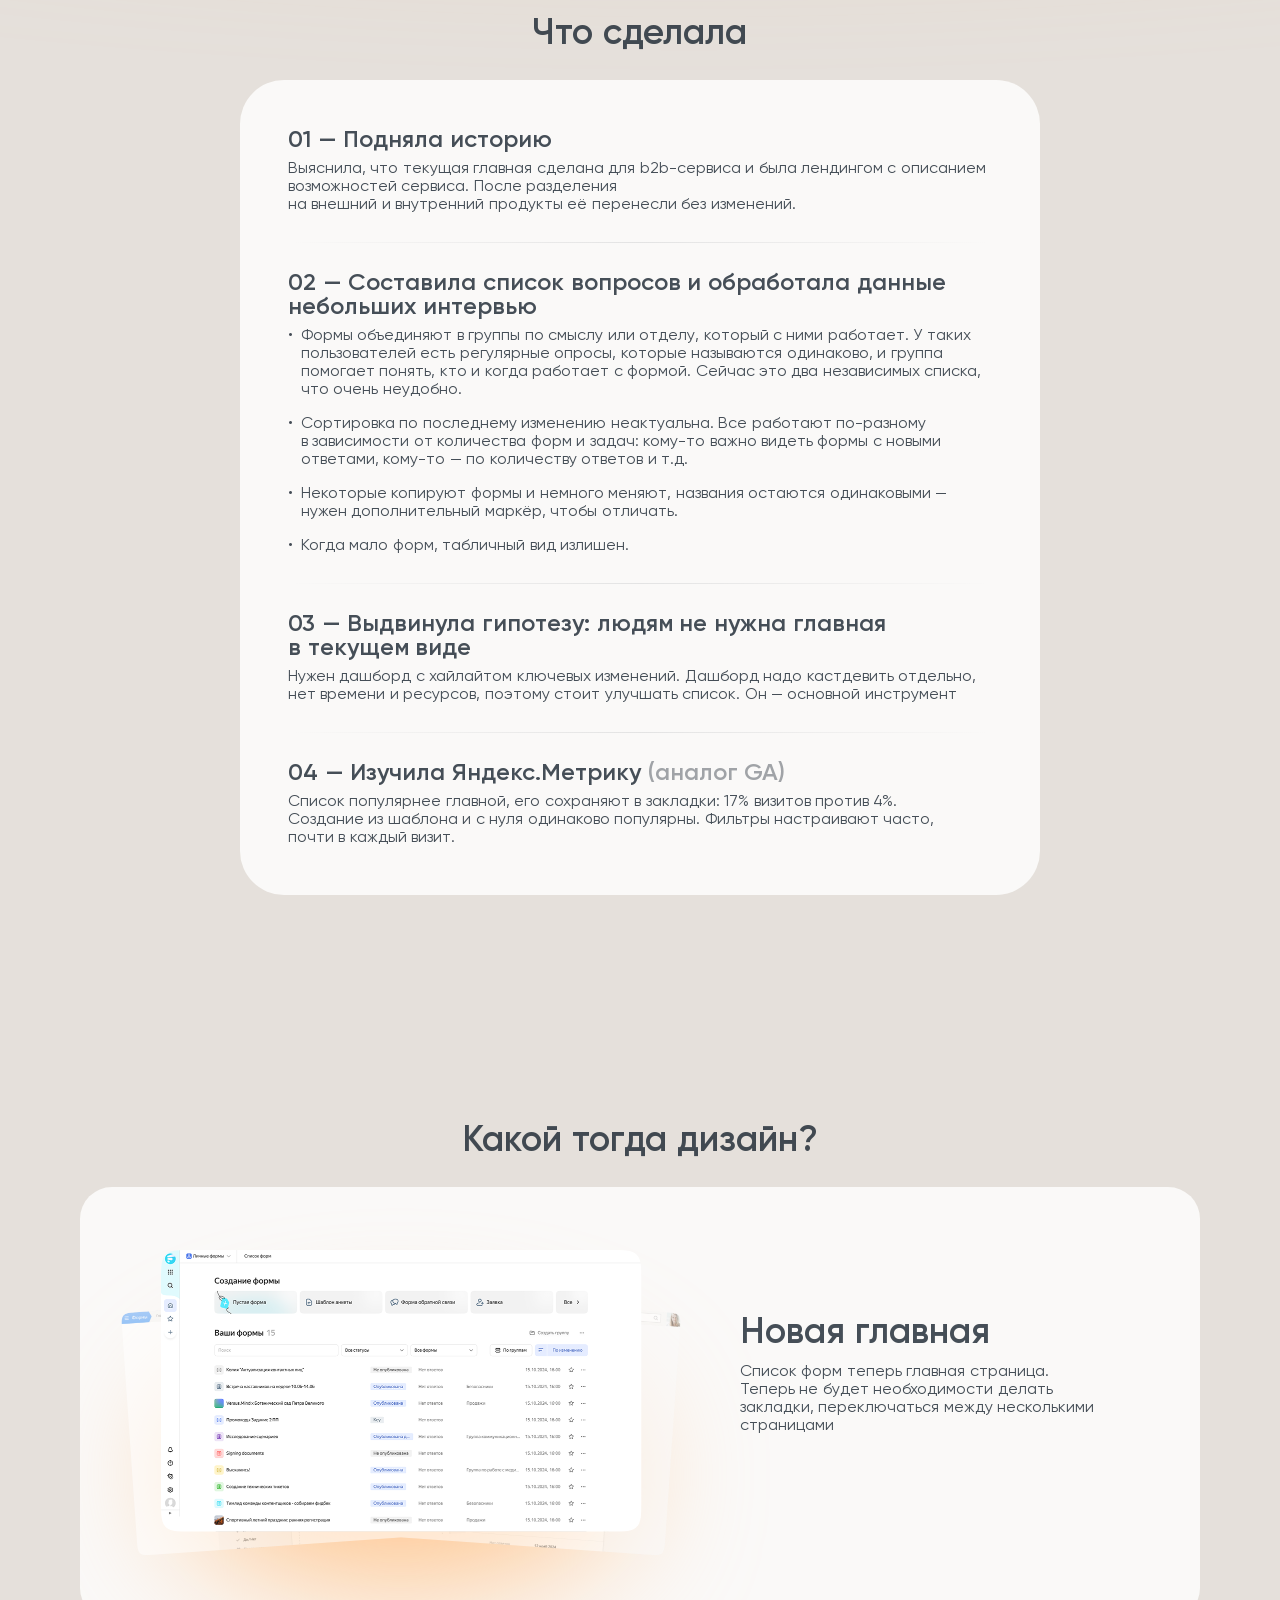
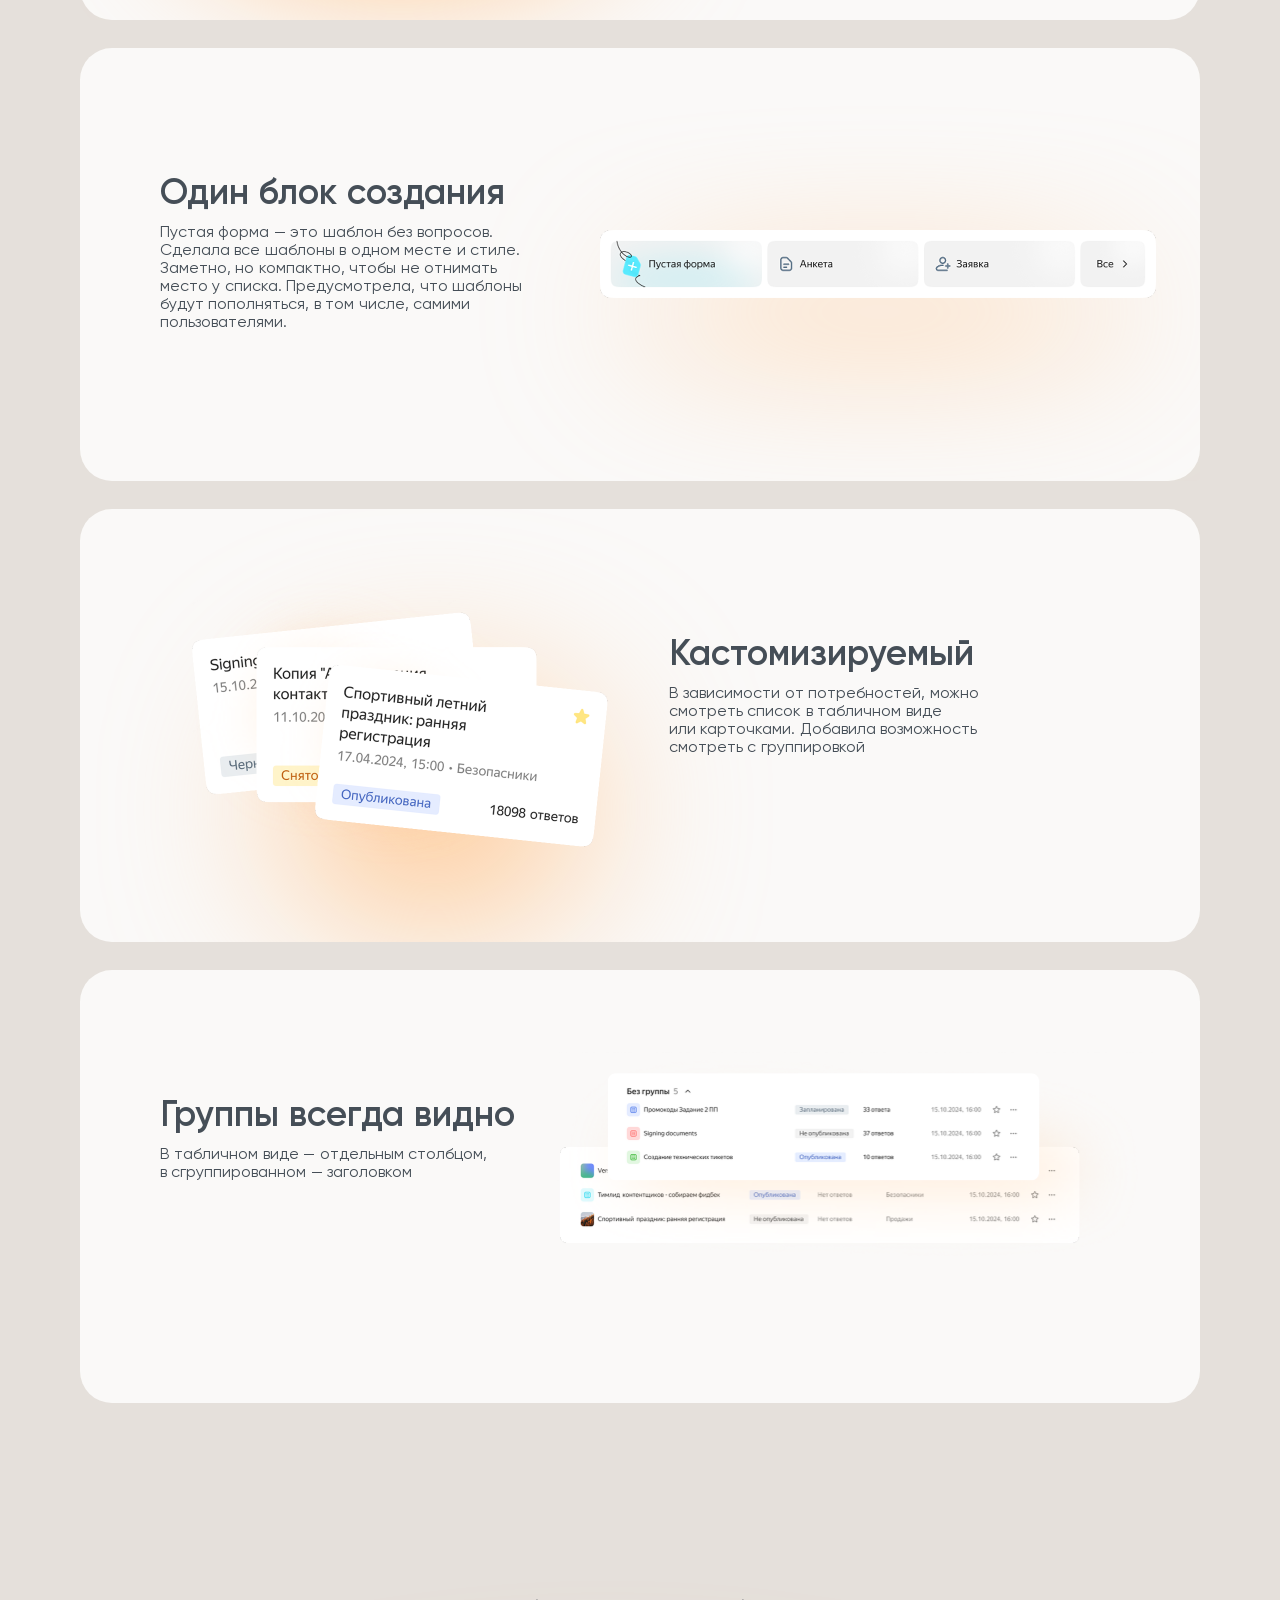
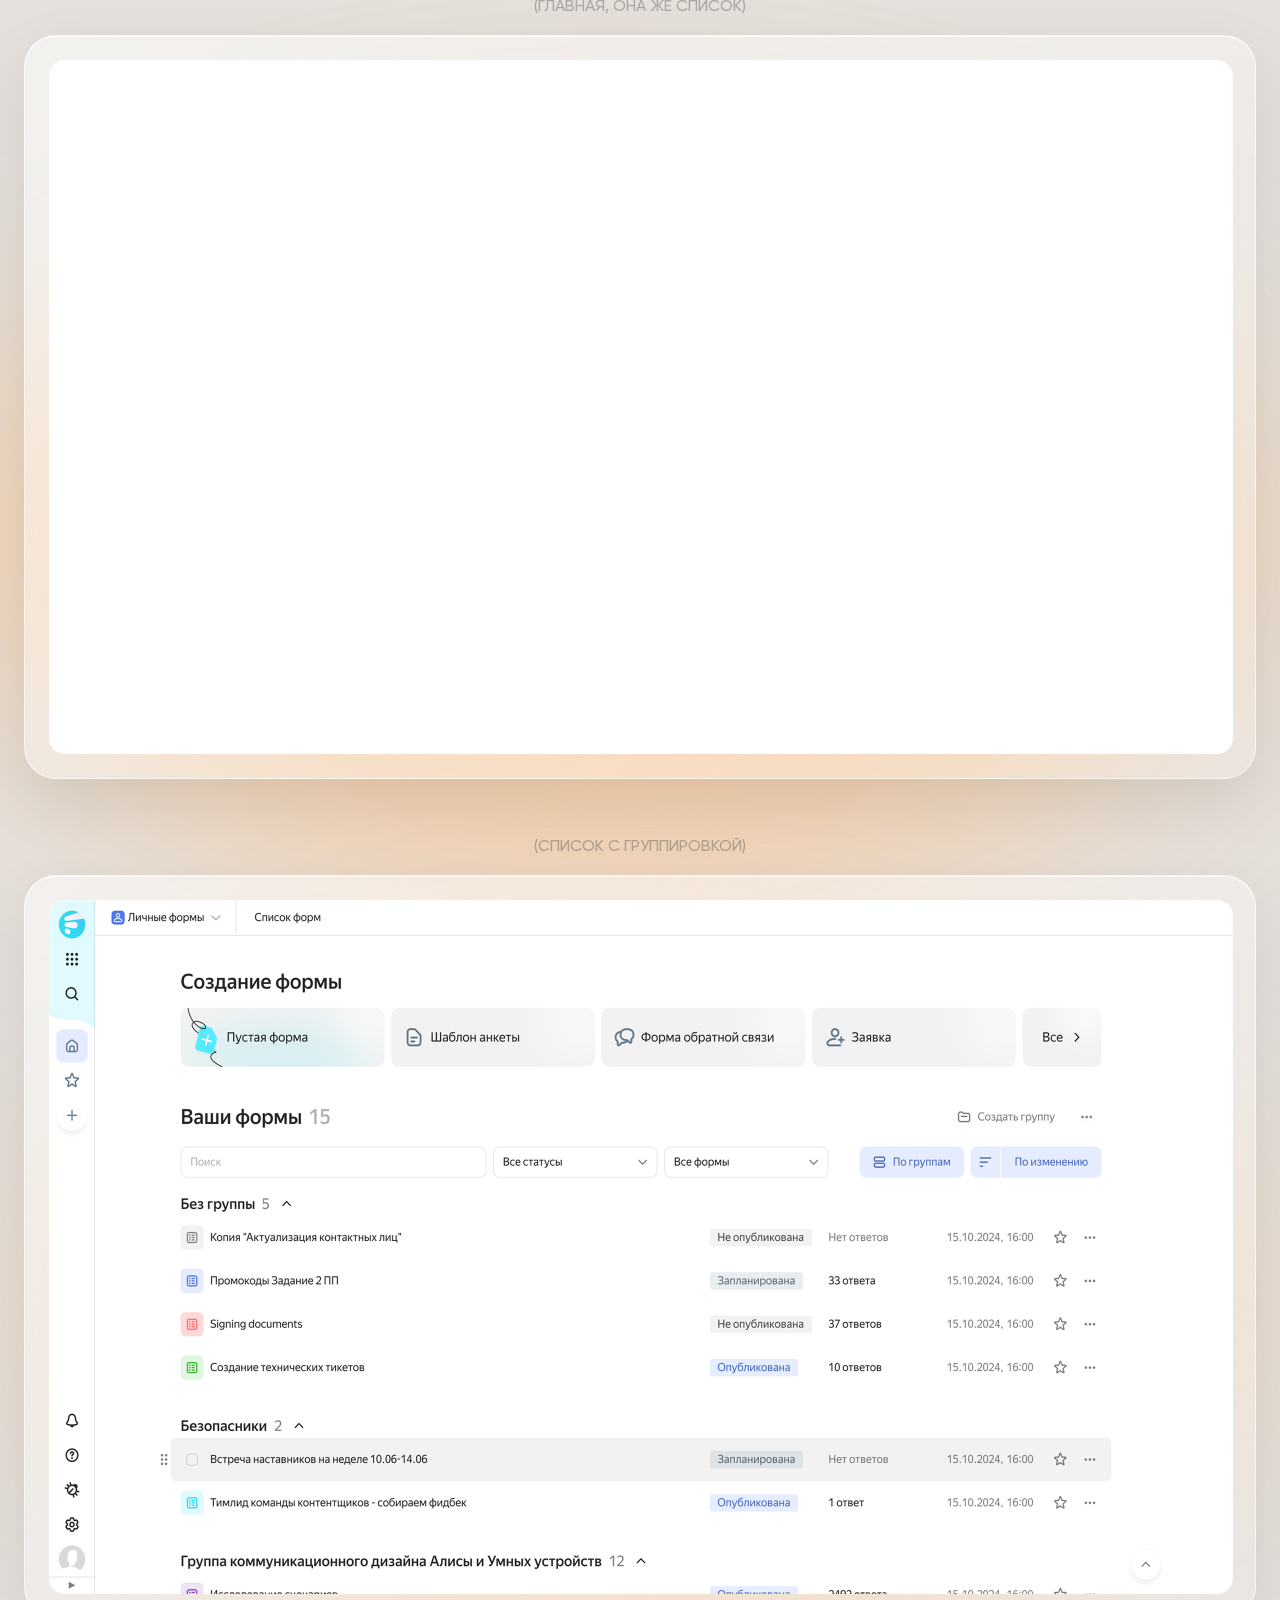
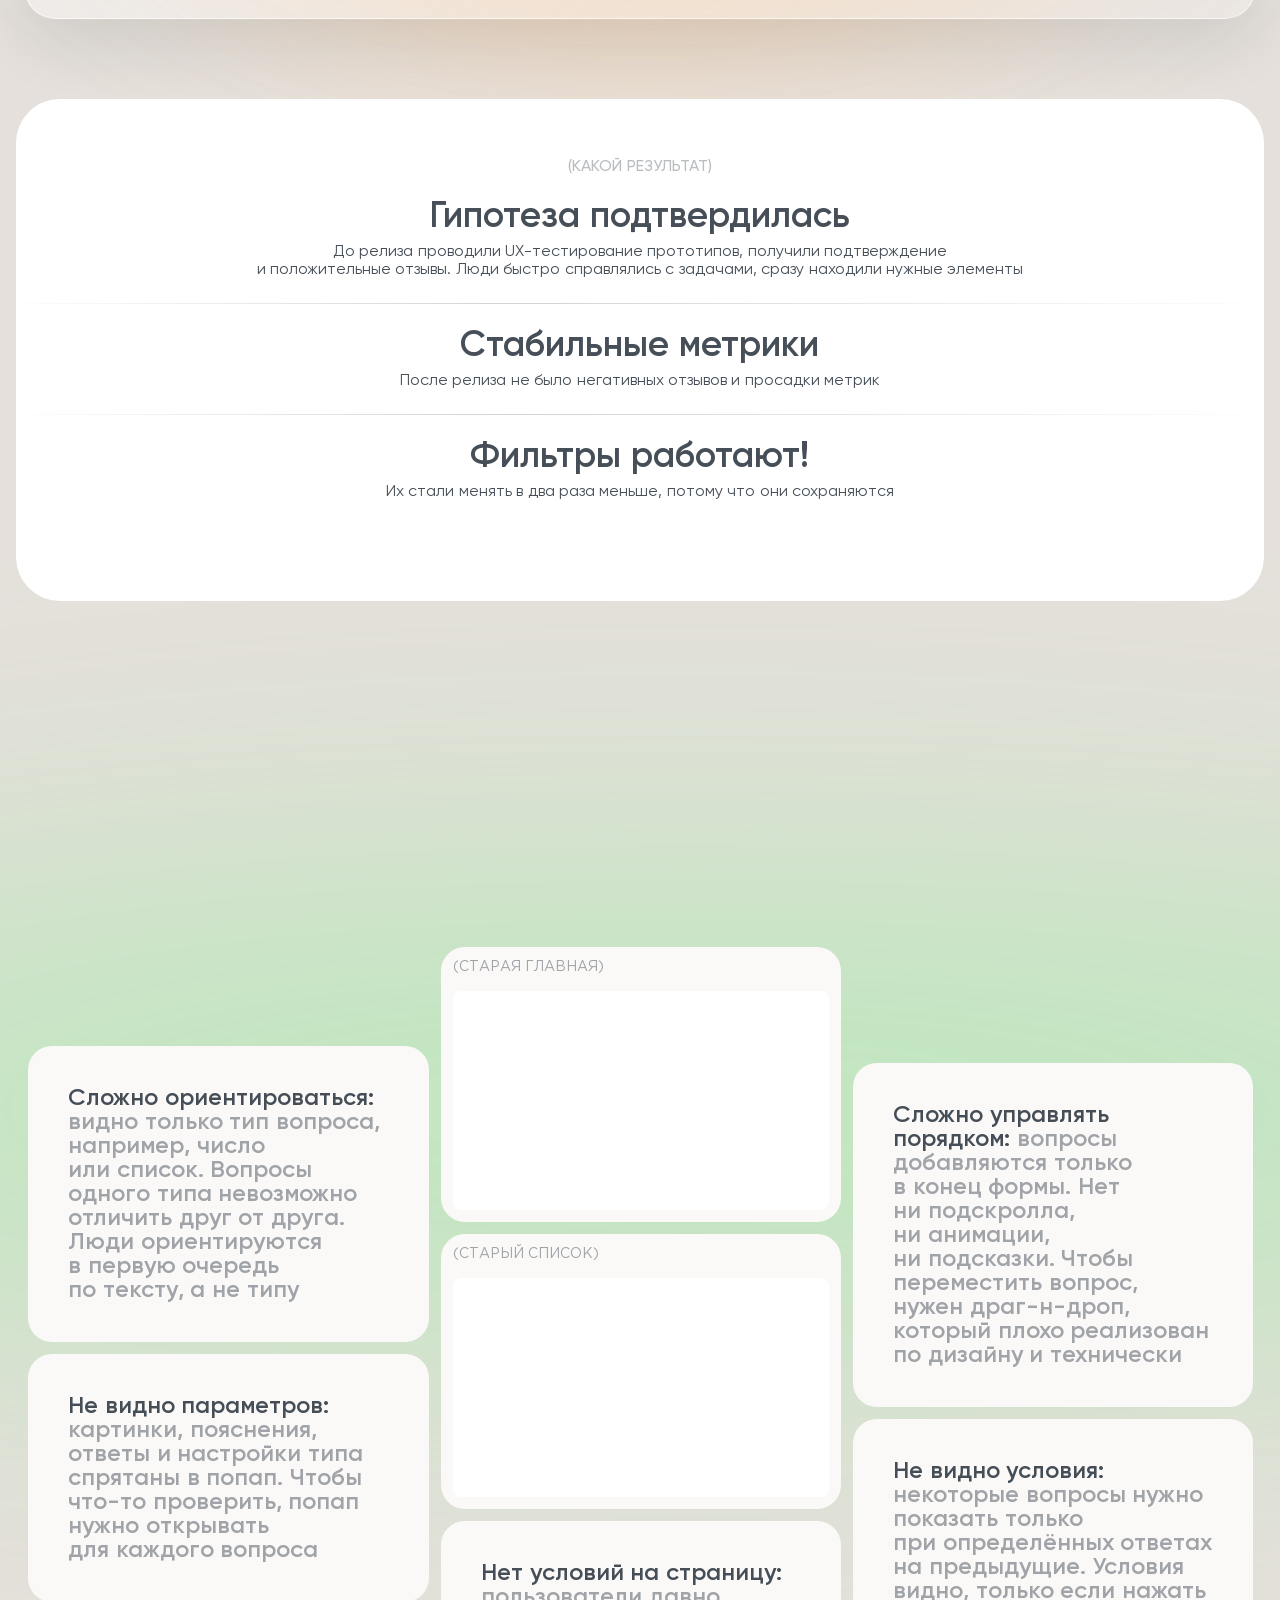
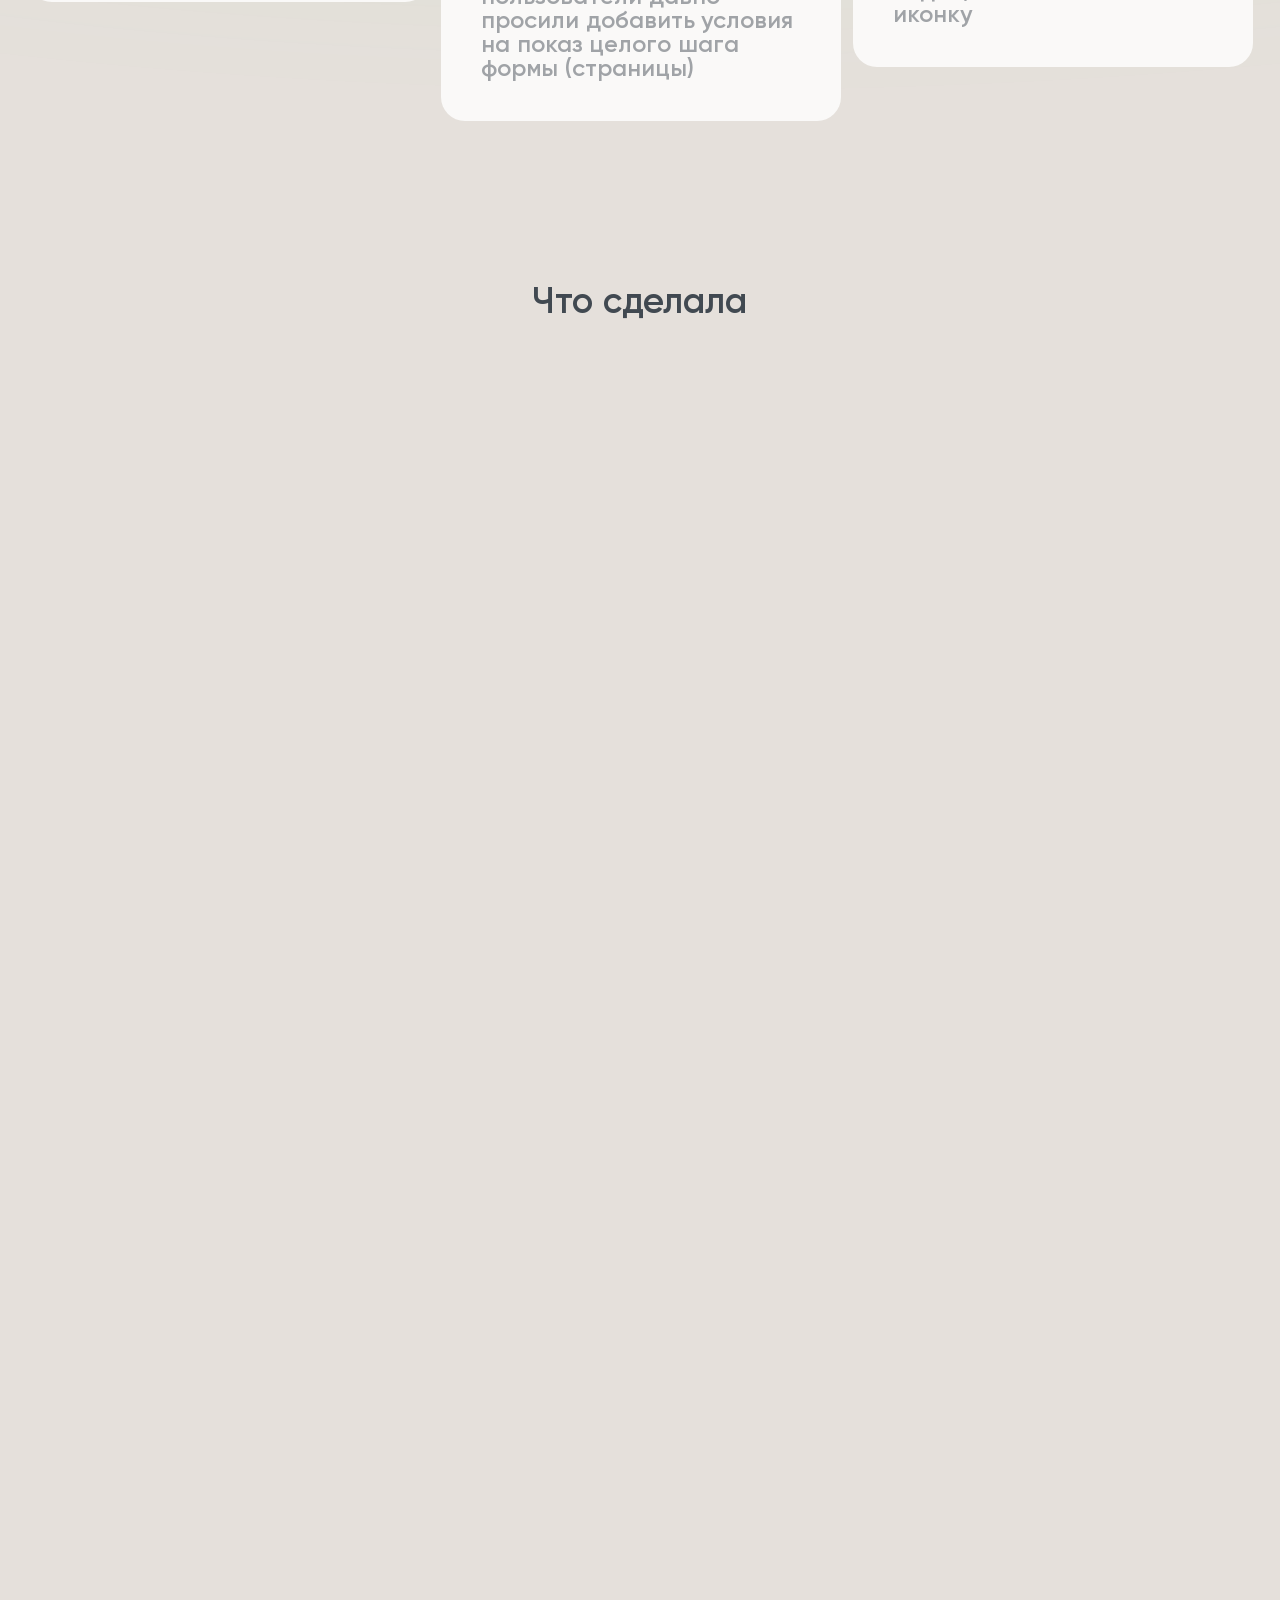
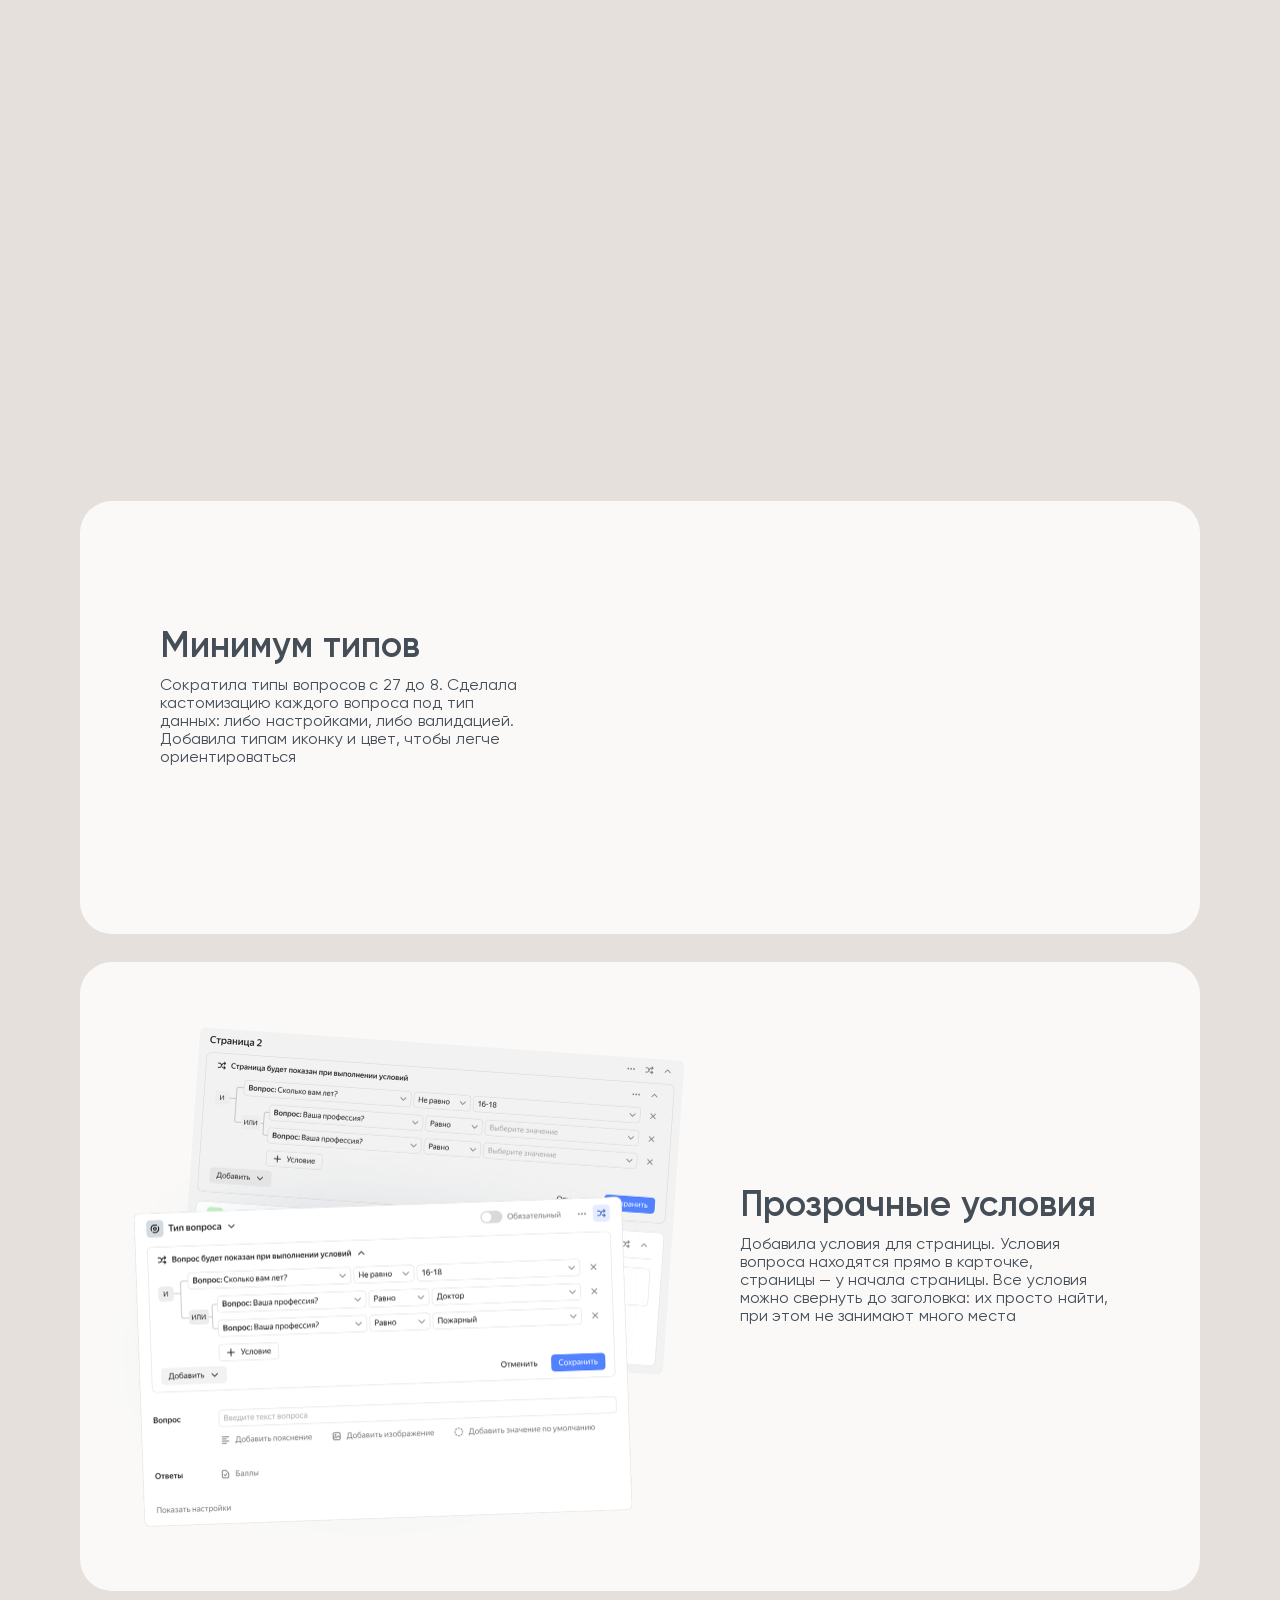
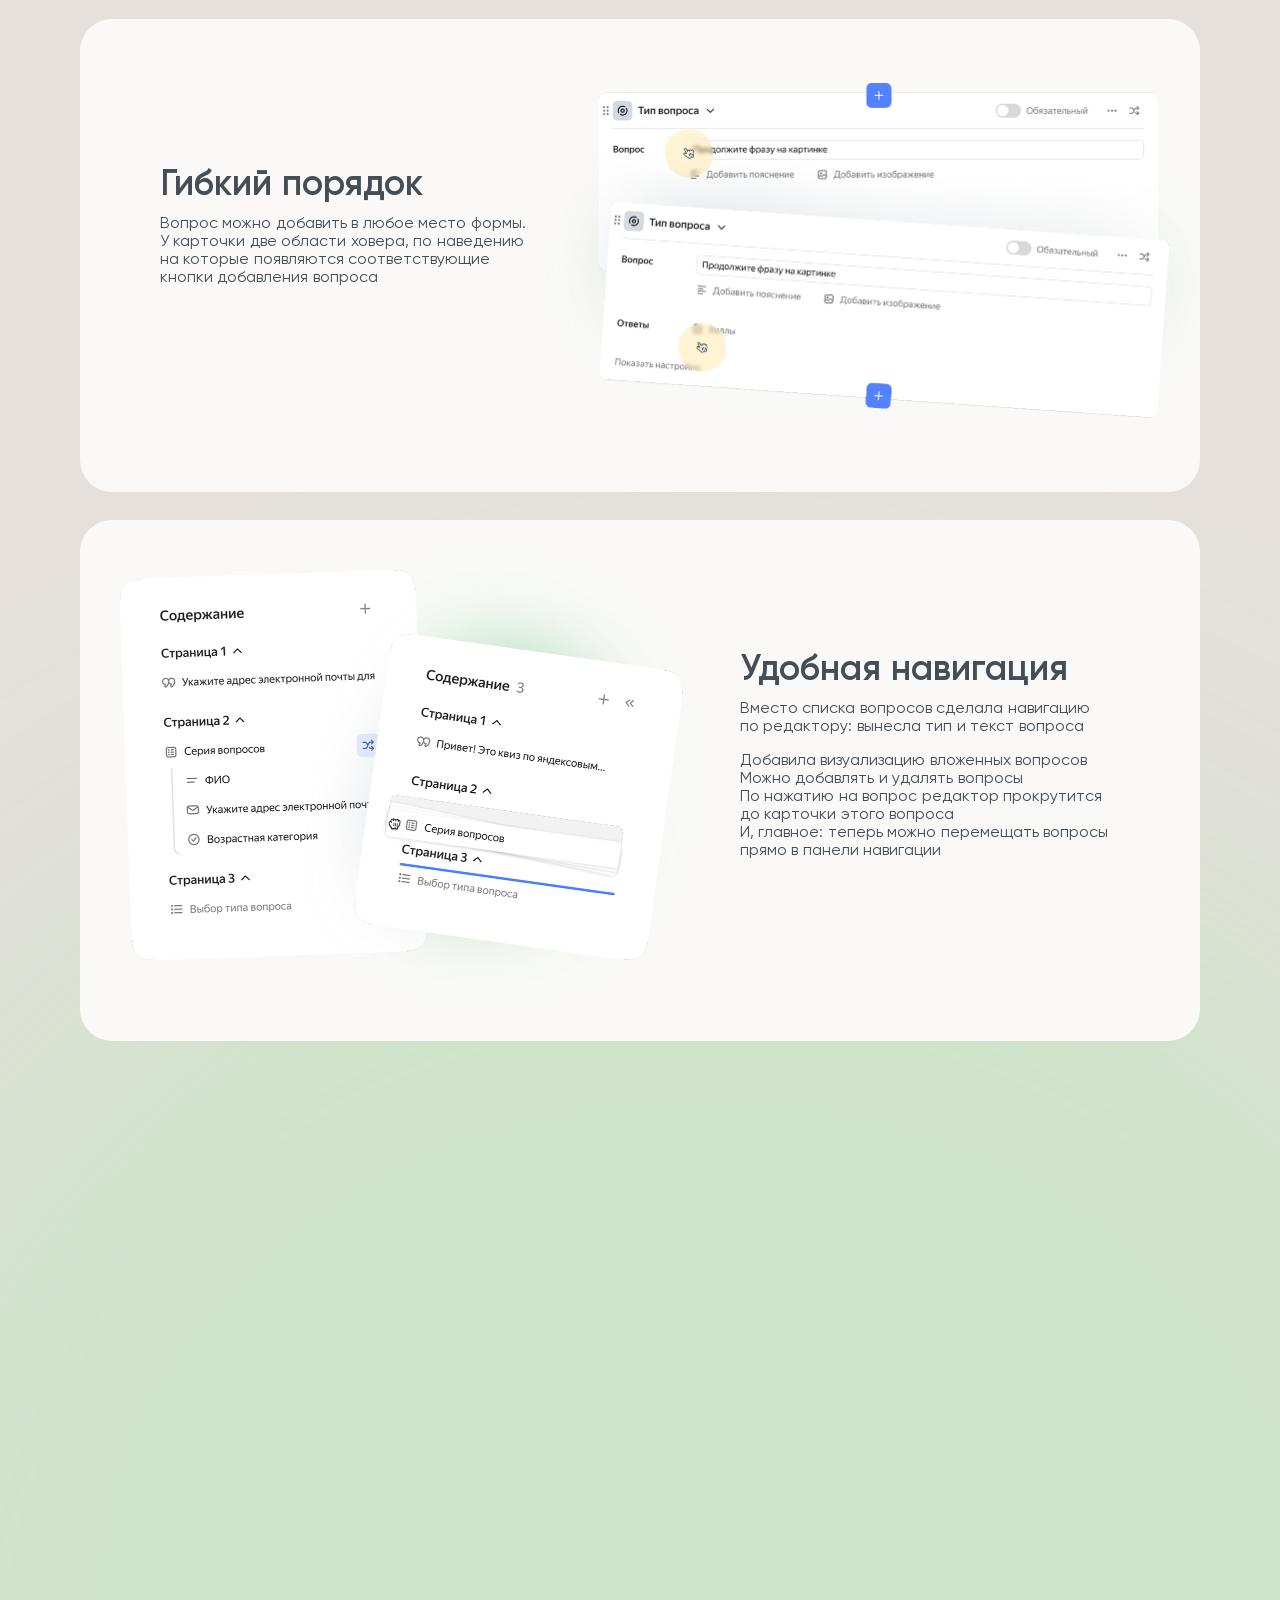
==== commit bbabae18: "Мета-вьюпорт как у apple: viewport-fit=cover" ====
--- a/ru/index.html
+++ b/ru/index.html
@@ -2,7 +2,7 @@
 <html lang="ru">
 <head>
 <meta charset="utf-8">
-<meta name="viewport" content="width=device-width, initial-scale=1">
+<meta name="viewport" content="width=device-width, initial-scale=1, viewport-fit=cover">
 <title>Редизайн Яндекс.Форм — Екатерина Мохова</title>
 <meta name="description" content="UX/UI-кейс: редизайн Яндекс.Форм — внутреннего редактора форм компании. Главная и список, редактор и темы.">
 <meta name="author" content="Екатерина Мохова">
--- a/css/style.css
+++ b/css/style.css
@@ -1100,36 +1100,41 @@
 
   /* поле навешивается на полотно целиком, поэтому внутренние отступы блоков
      остаются ровно такими, как в макете */
-  .page { padding-left: var(--edge); padding-right: var(--edge); }
+  .page {
+    padding-left: calc(var(--edge) + env(safe-area-inset-left, 0px));
+    padding-right: calc(var(--edge) + env(safe-area-inset-right, 0px));
+  }
 
   /* ---------- шапка: макет 907:43766 ------------------------------------ */
   /* стекло со скруглением снизу; наверху остаются только аватар и язык */
+  /* ---------- шапка: как глобальная шапка apple.com на мобильном --------
+     плоская полоса 48px у самого верха, во всю ширину, без скруглений и тени;
+     полупрозрачная подложка с размытием. значения сняты с globalheader.css:
+     rgba(250,250,252,.8) + saturate(180%) blur(20px), а без поддержки
+     backdrop-filter — плотные .92, как у них же */
   .header {
-    /* шапка намеренно вылезает за верхний край вьюпорта.
-       сколько бы браузер ни отступил сверху — безопасная зона айфона,
-       недоехавшая панель Safari, рассинхрон layout и visual viewport —
-       стекло всё равно закрывает полосу до самого края экрана.
-       видимая часть остаётся ровно 48, как в макете */
-    --bleed: 160px;
-    top: calc(-1 * var(--bleed));
-    height: calc(48px + var(--bleed));
-    padding-top: var(--bleed);
-    border-radius: 0 0 16px 16px;
-    /* в макете это эффект GLASS: 10% белого плюс сильное преломление.
-       в CSS такого нет, поэтому белого больше, а размытие мягче — на глаз
-       результат тот же, и подписи поверх стекла читаются */
-    background: rgba(255, 255, 255, 0.42);
-    backdrop-filter: blur(20px) saturate(1.7);
-    -webkit-backdrop-filter: blur(20px) saturate(1.7);
-    box-shadow: 0 10px 26px -12px rgba(39, 55, 69, 0.2),
-                inset 0 -1px 0 rgba(255, 255, 255, 0.5);
+    top: 0;
+    height: 48px;
+    padding: 0;
+    border-radius: 0;
+    box-shadow: none;
+    background: rgba(250, 250, 252, 0.92);
     /* на главной стекло включается после героя — пусть проявляется плавно */
-    transition: transform 0.45s var(--ease), background 0.3s linear,
-                box-shadow 0.3s linear, border-radius 0.3s linear,
+    transition: background 0.3s linear, box-shadow 0.3s linear,
                 -webkit-backdrop-filter 0.3s linear, backdrop-filter 0.3s linear;
   }
+  @supports ((-webkit-backdrop-filter: blur(20px)) or (backdrop-filter: blur(20px))) {
+    .header {
+      background: rgba(250, 250, 252, 0.8);
+      -webkit-backdrop-filter: saturate(180%) blur(20px);
+      backdrop-filter: saturate(180%) blur(20px);
+    }
+  }
   .header__inner {
-    padding: 8px calc(16px + var(--edge));
+    height: 100%;
+    /* боковые вырезы — единственные safe-area, которые учитывает apple */
+    padding: 0 calc(16px + var(--edge) + env(safe-area-inset-right, 0px))
+             0 calc(16px + var(--edge) + env(safe-area-inset-left, 0px));
     gap: 0;
     justify-content: space-between;
   }
@@ -1709,8 +1714,8 @@
      ширина остаётся прежней — поля 12px плюс общее поле страницы */
   .dock {
     position: fixed;
-    left: calc(12px + var(--edge, 0px));
-    right: calc(12px + var(--edge, 0px));
+    left: calc(12px + var(--edge, 0px) + env(safe-area-inset-left, 0px));
+    right: calc(12px + var(--edge, 0px) + env(safe-area-inset-right, 0px));
     bottom: calc(12px + env(safe-area-inset-bottom, 0px));
     z-index: 420;
     display: flex;
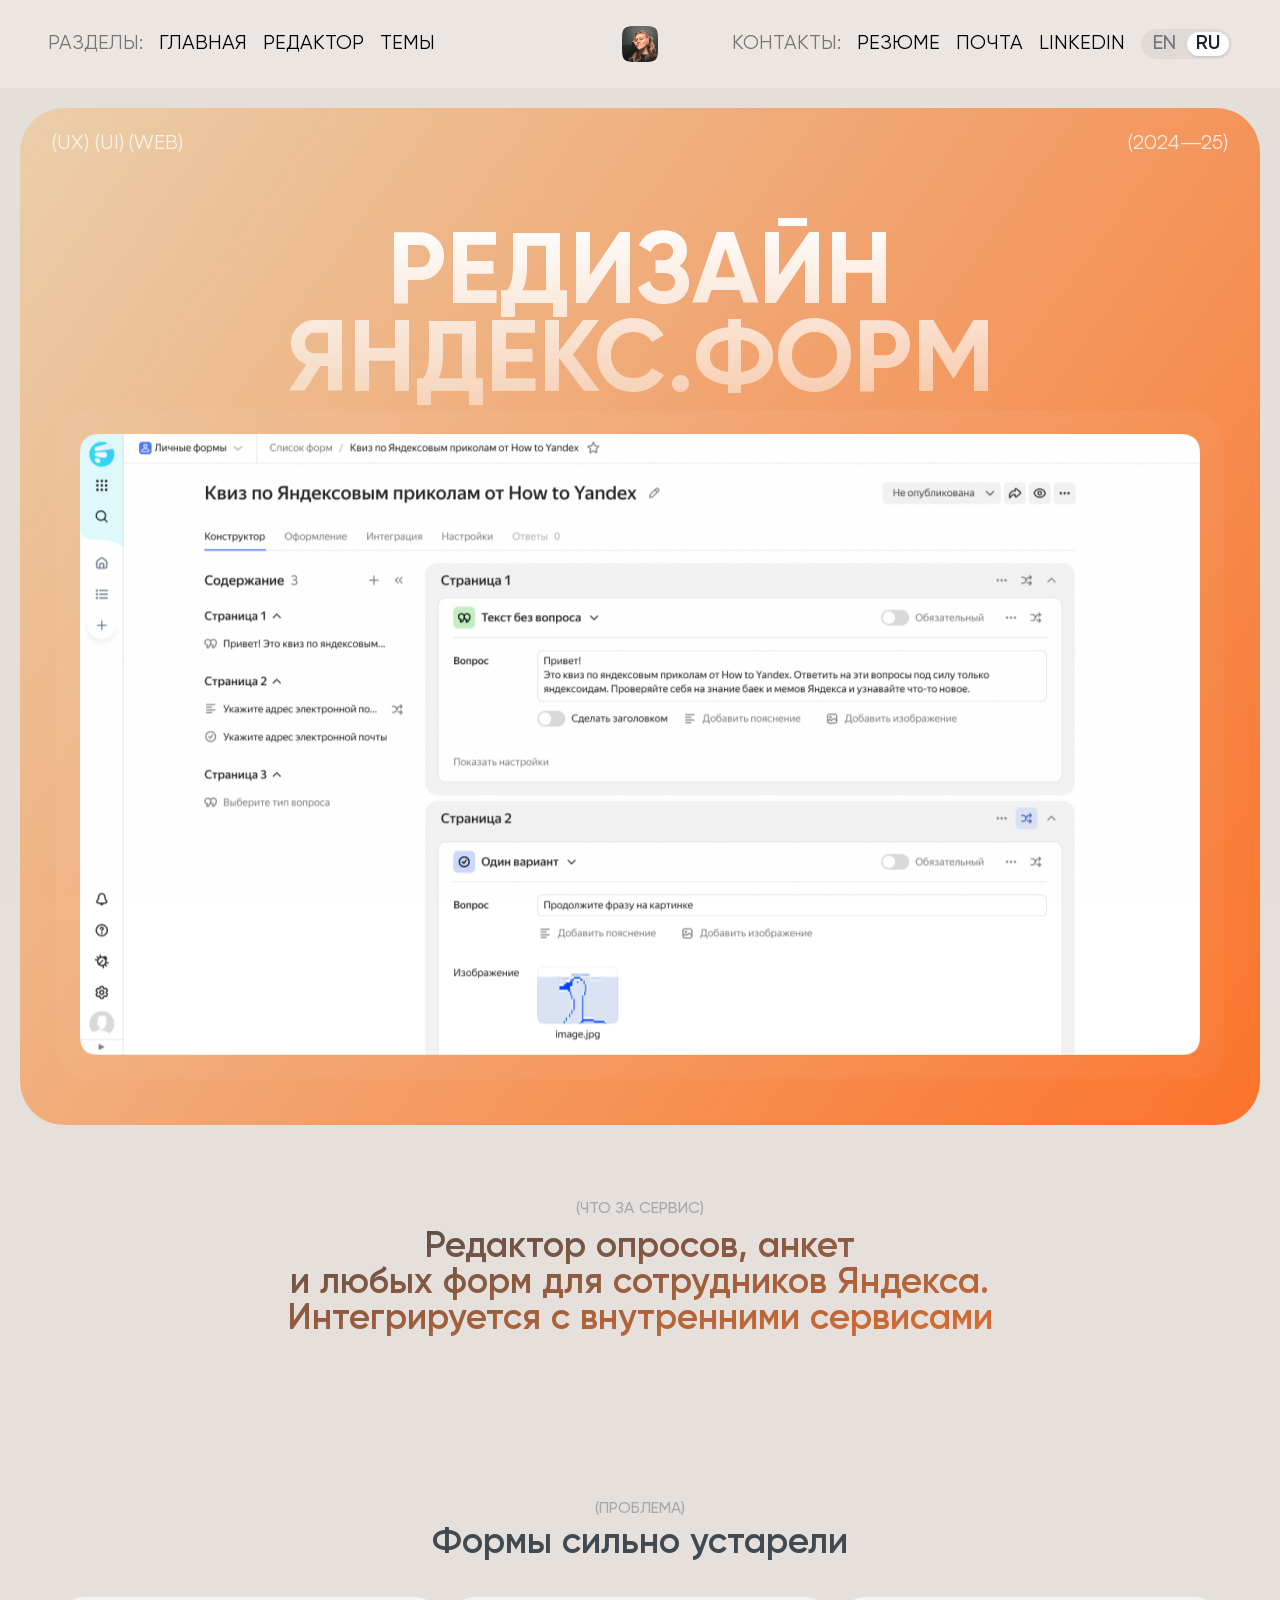
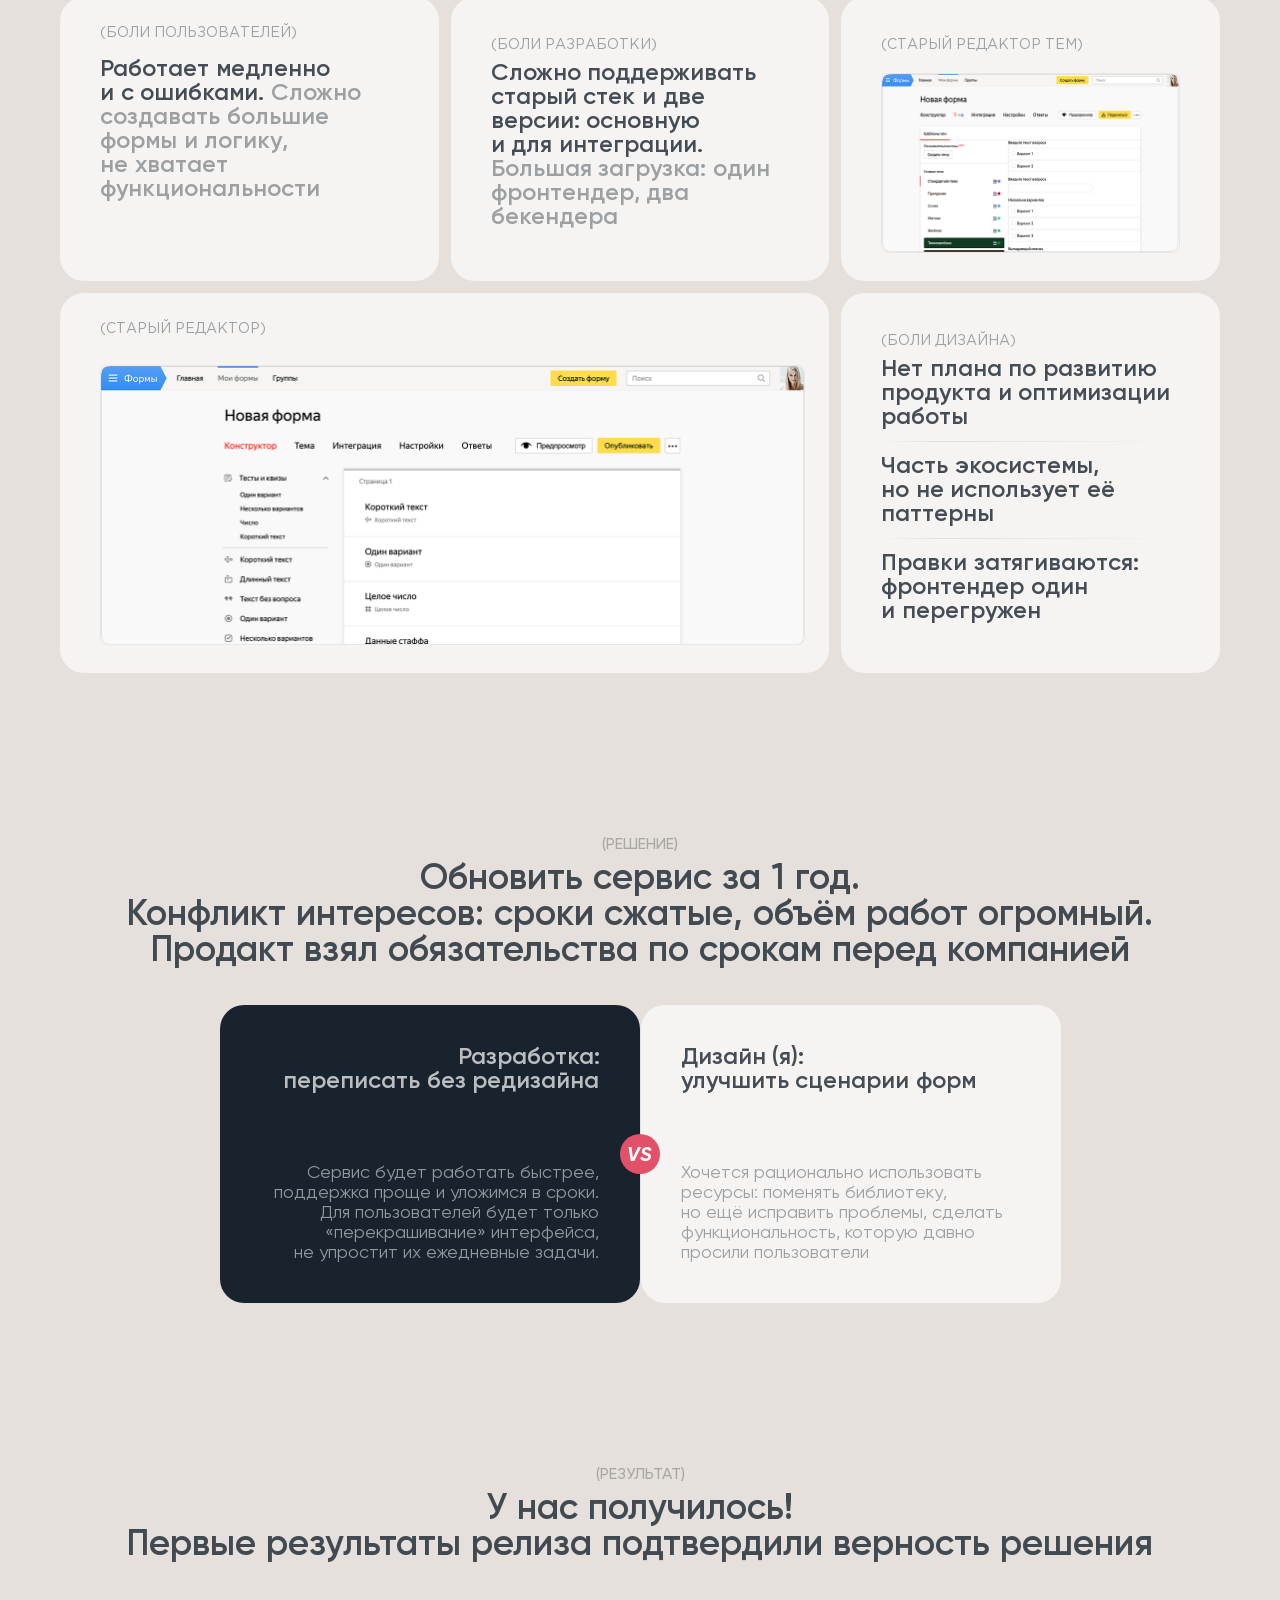
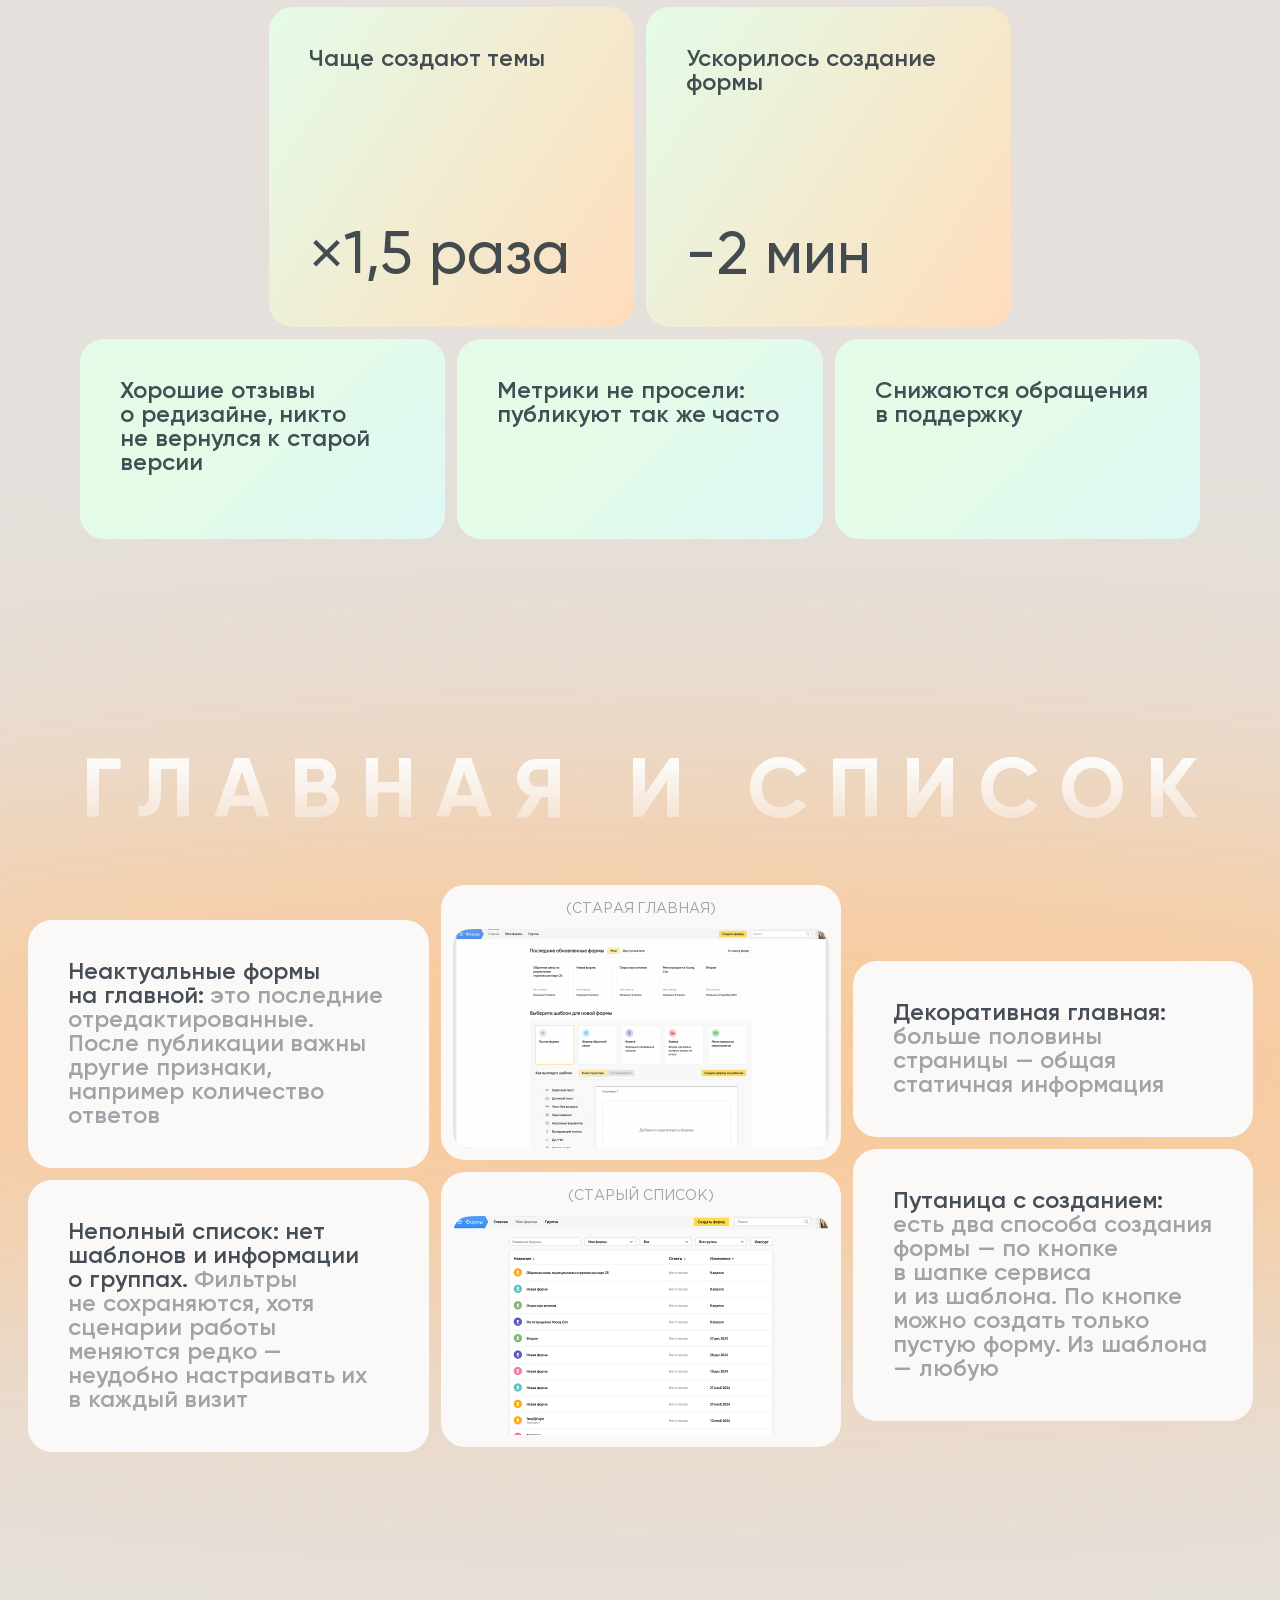
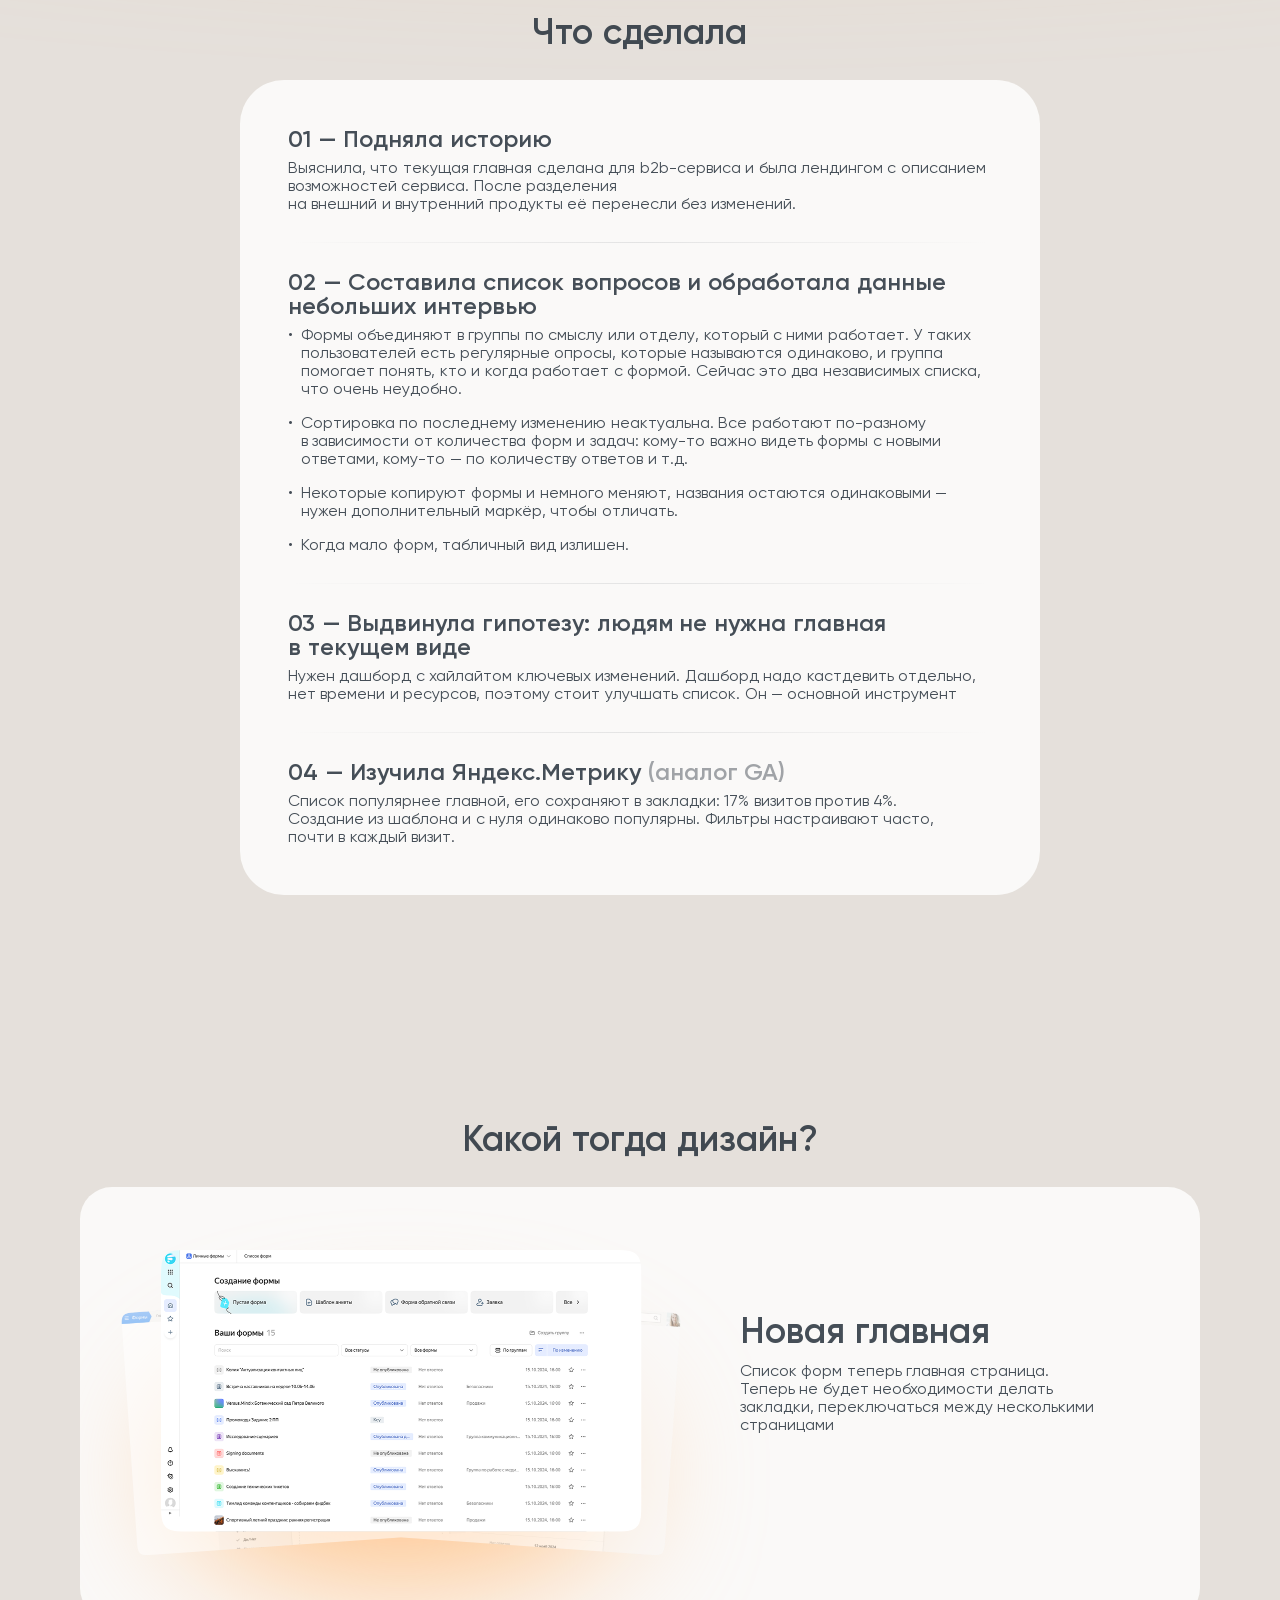
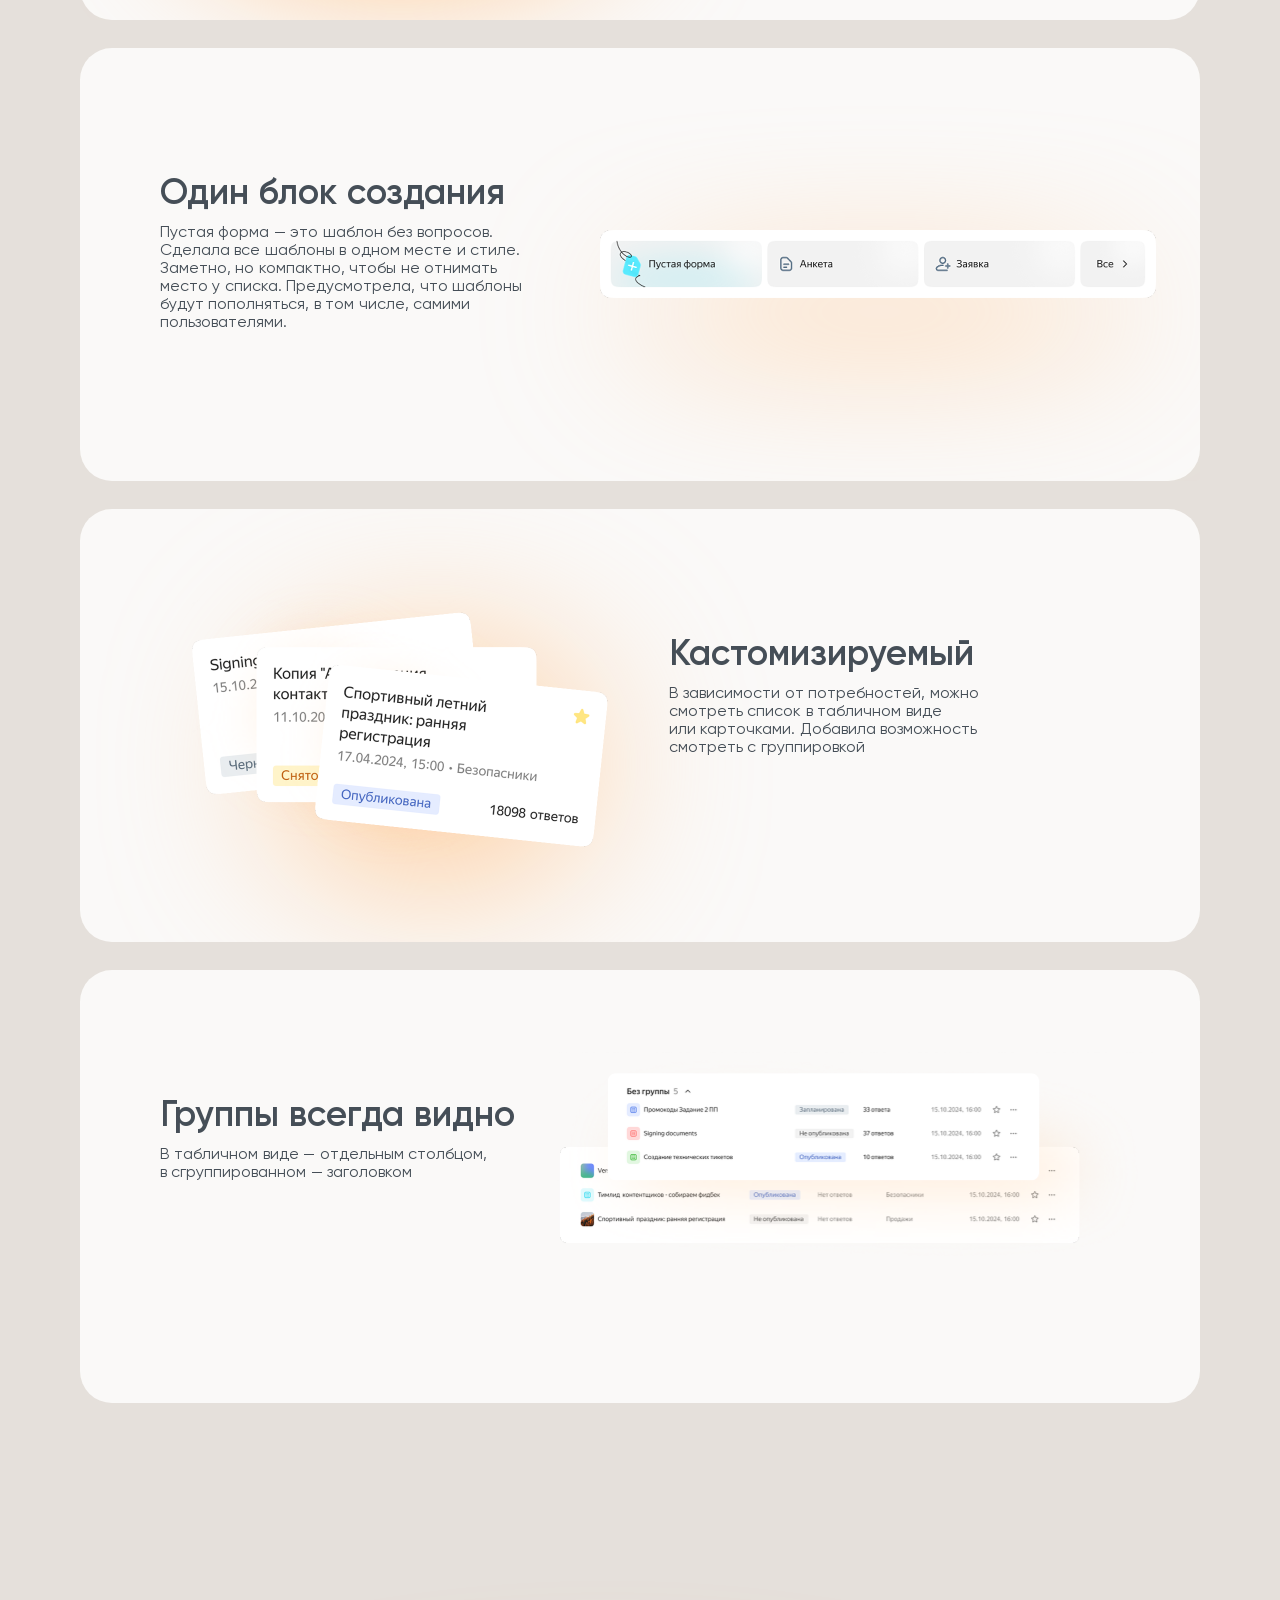
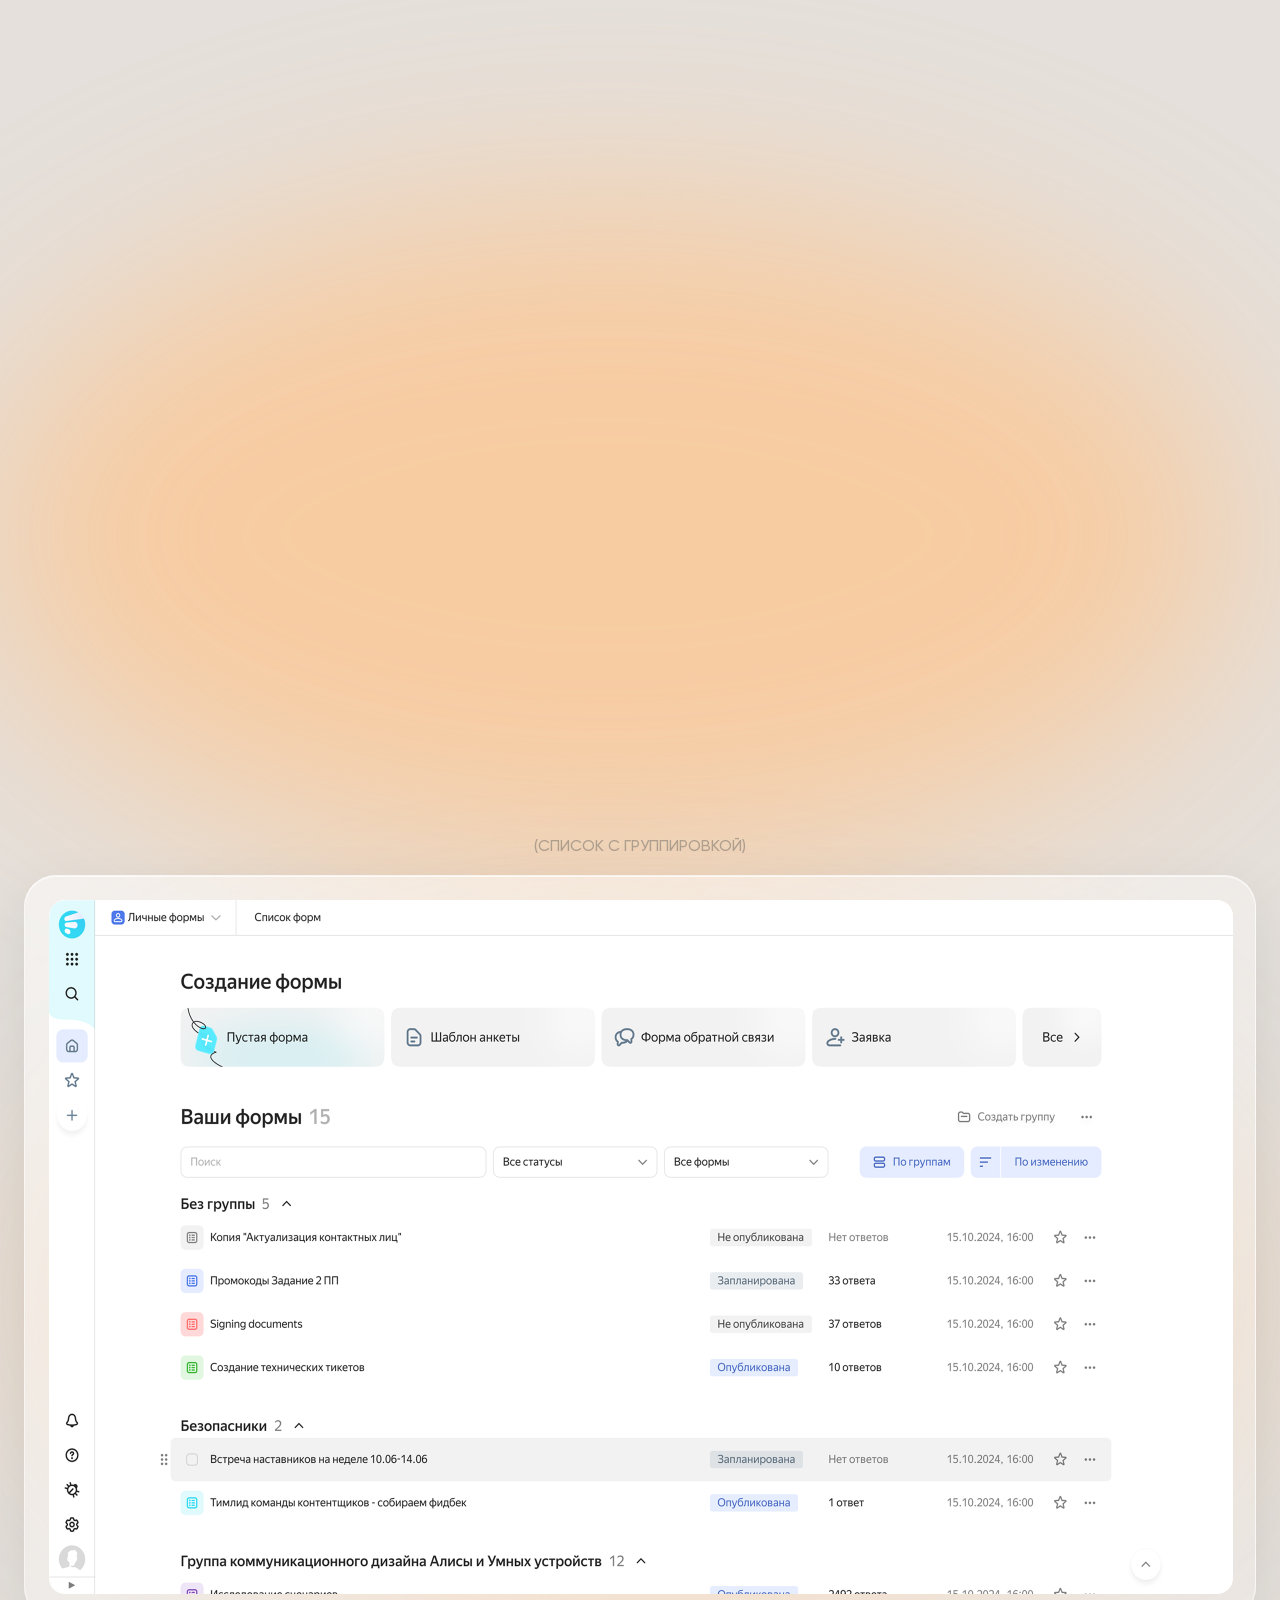
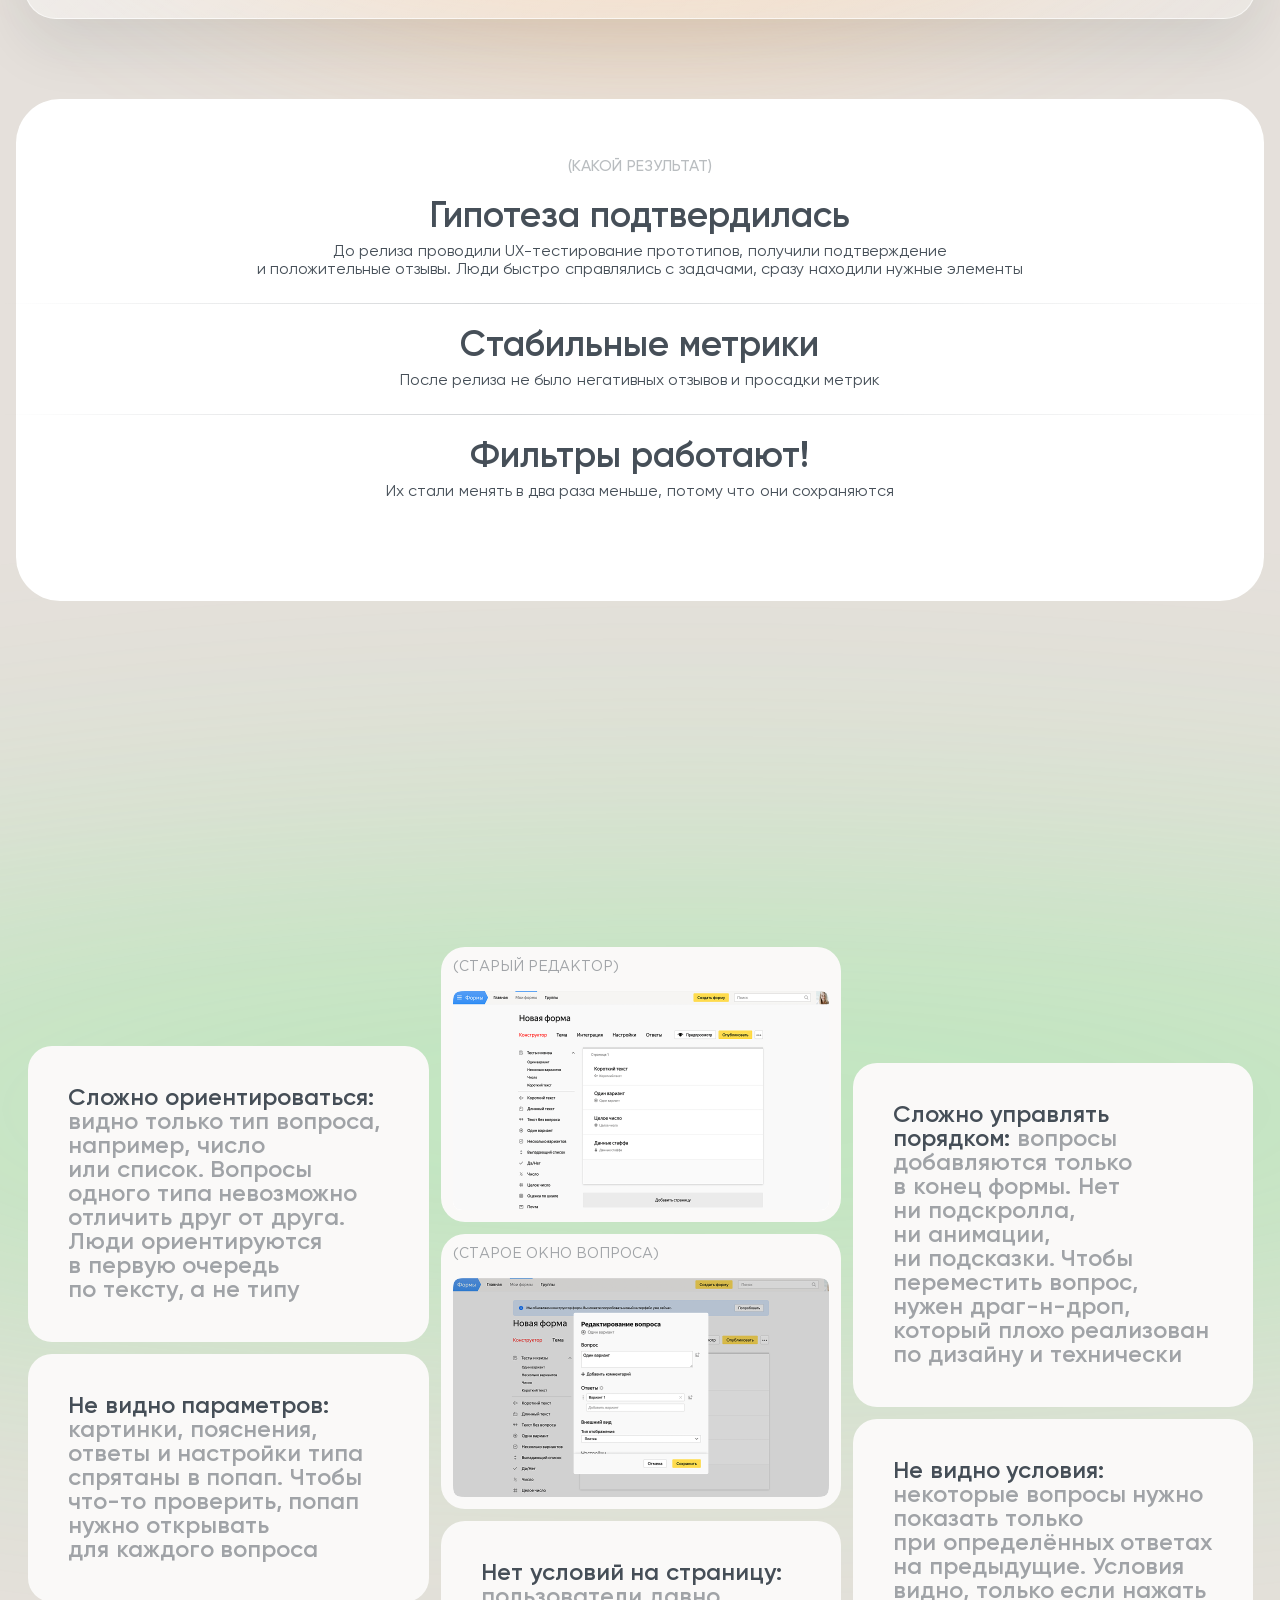
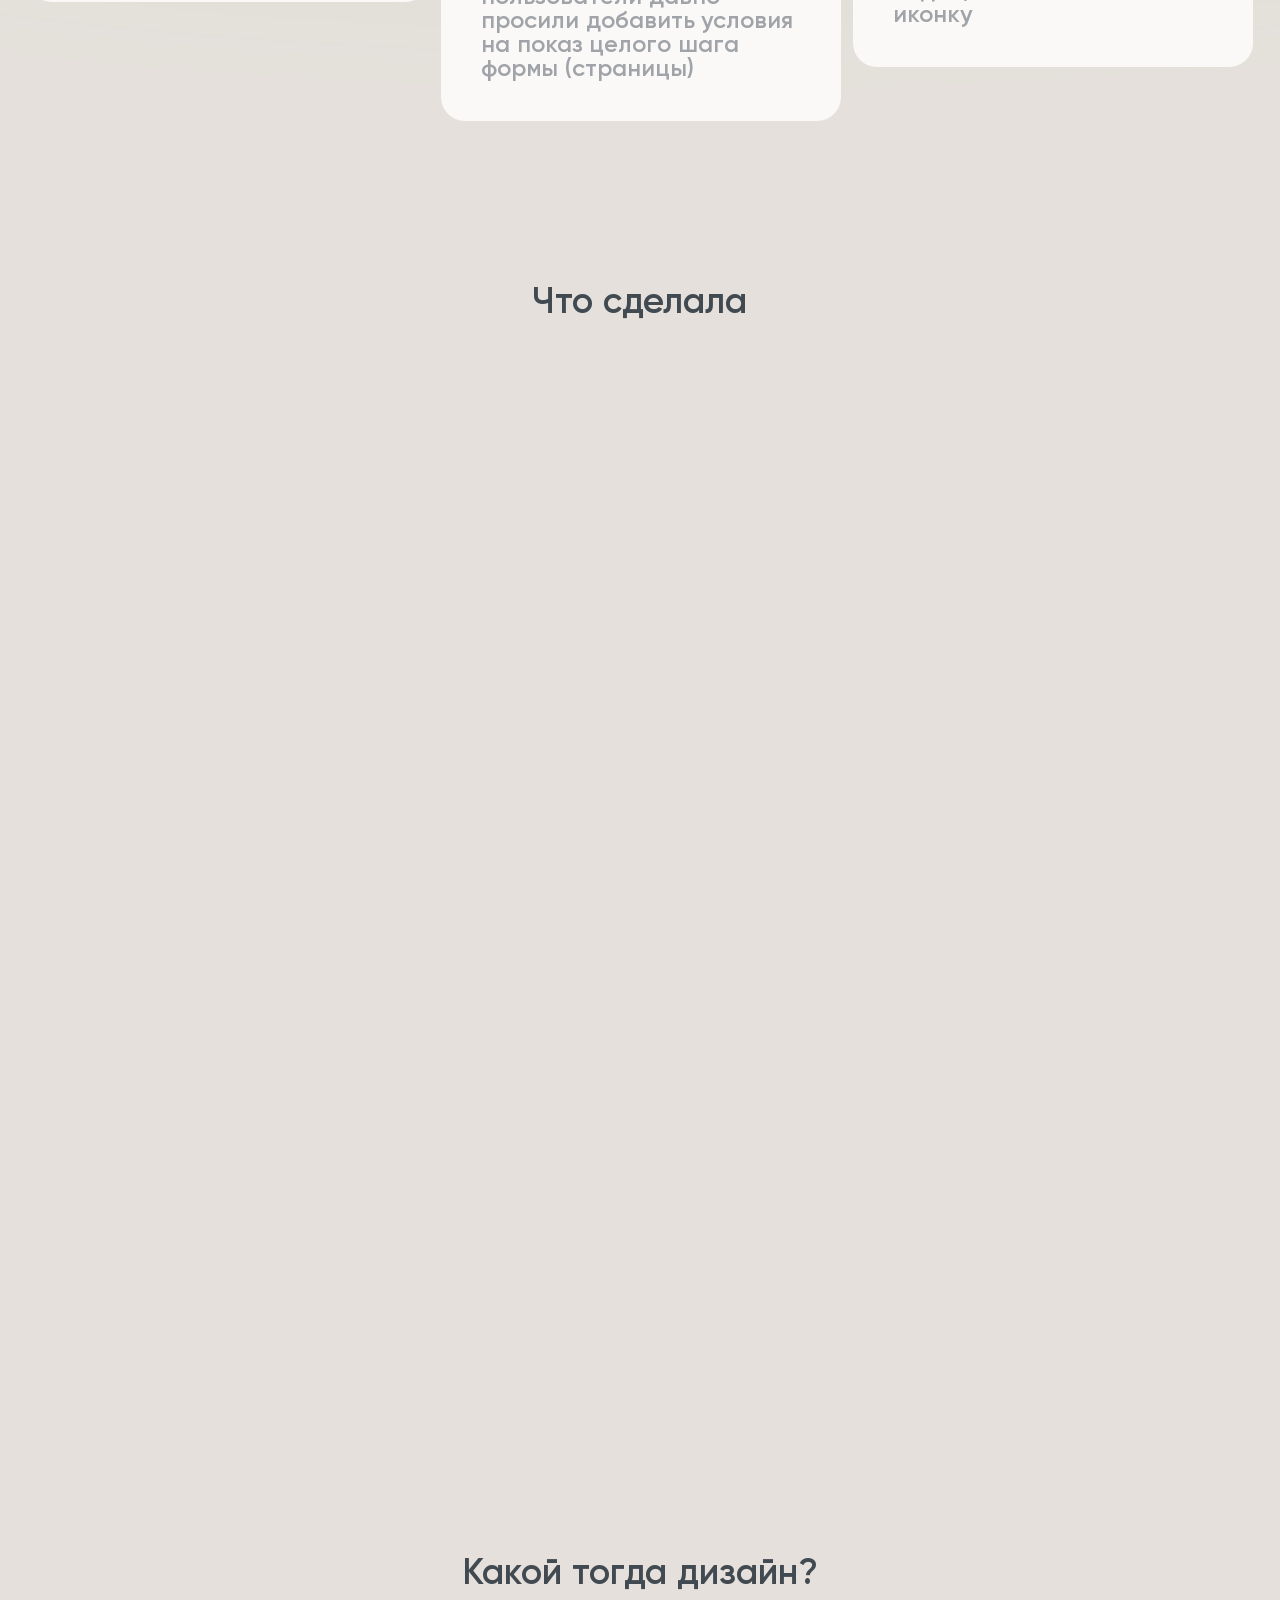
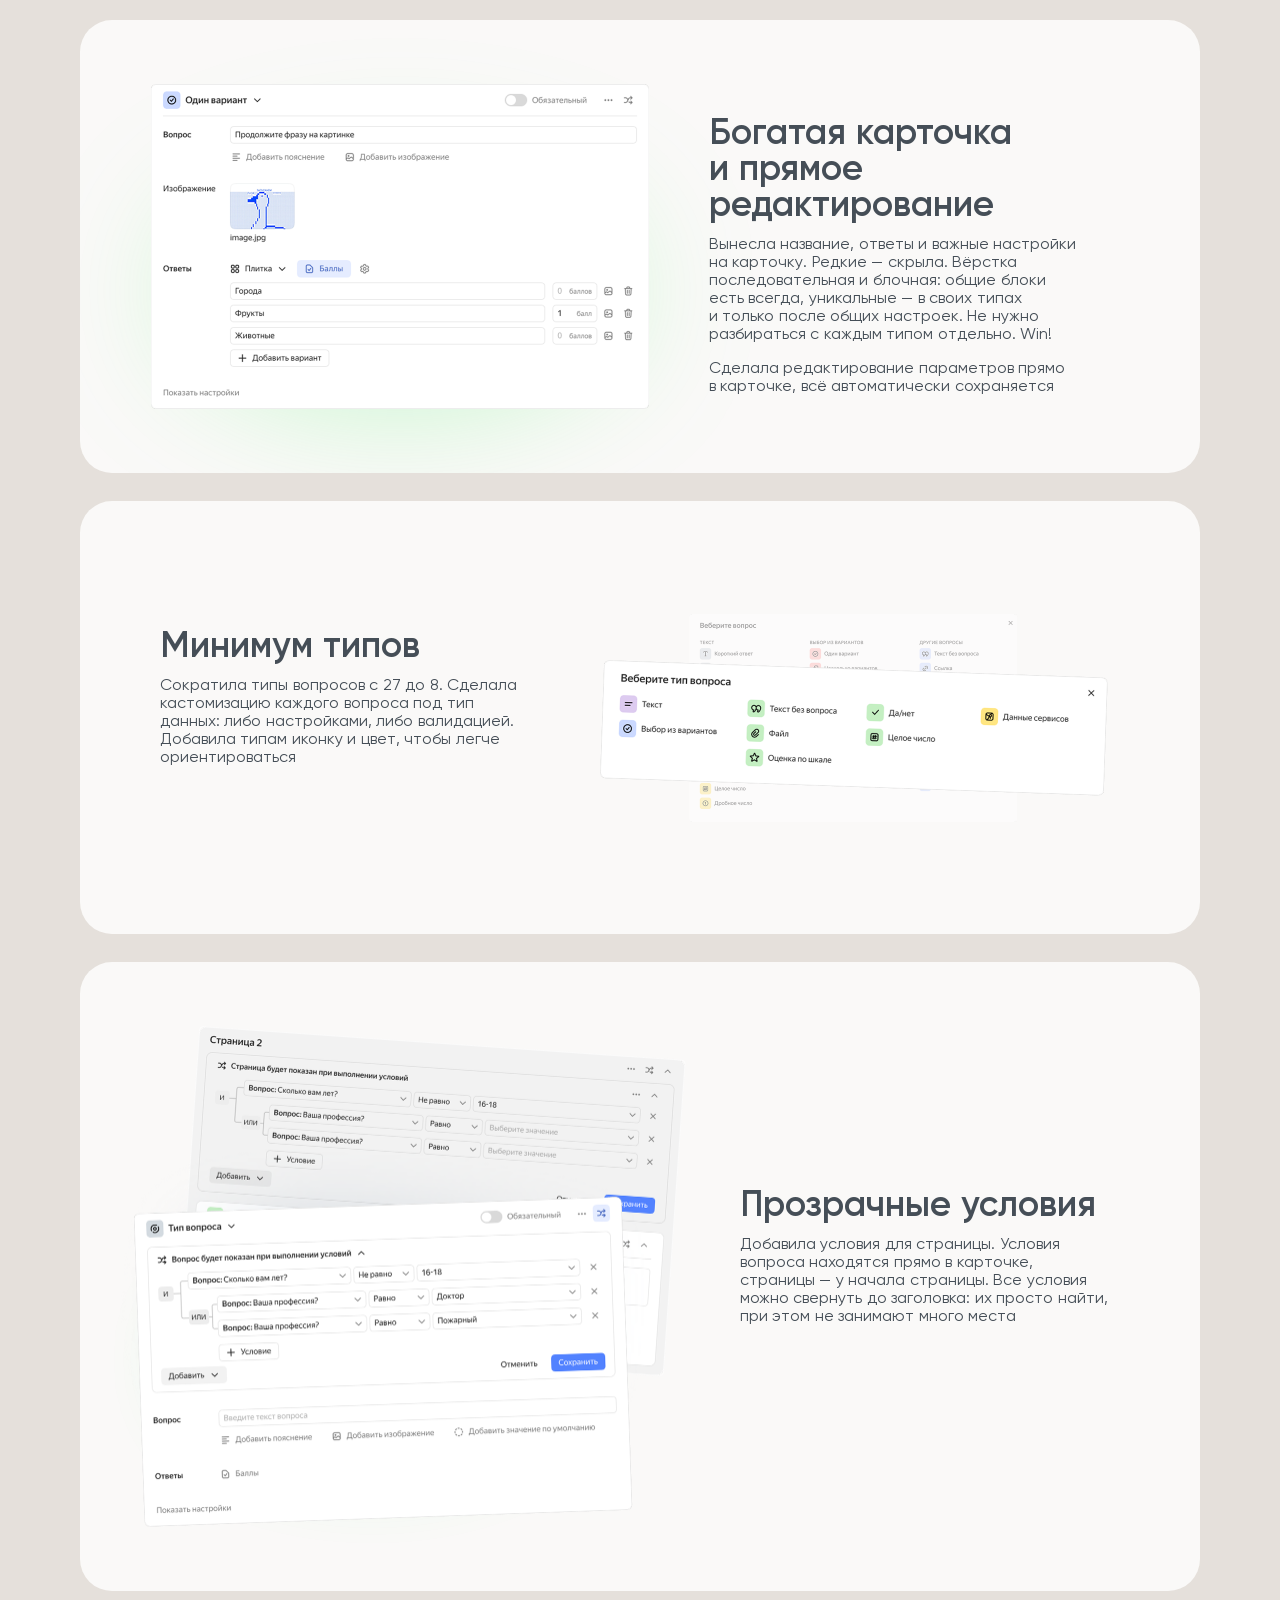
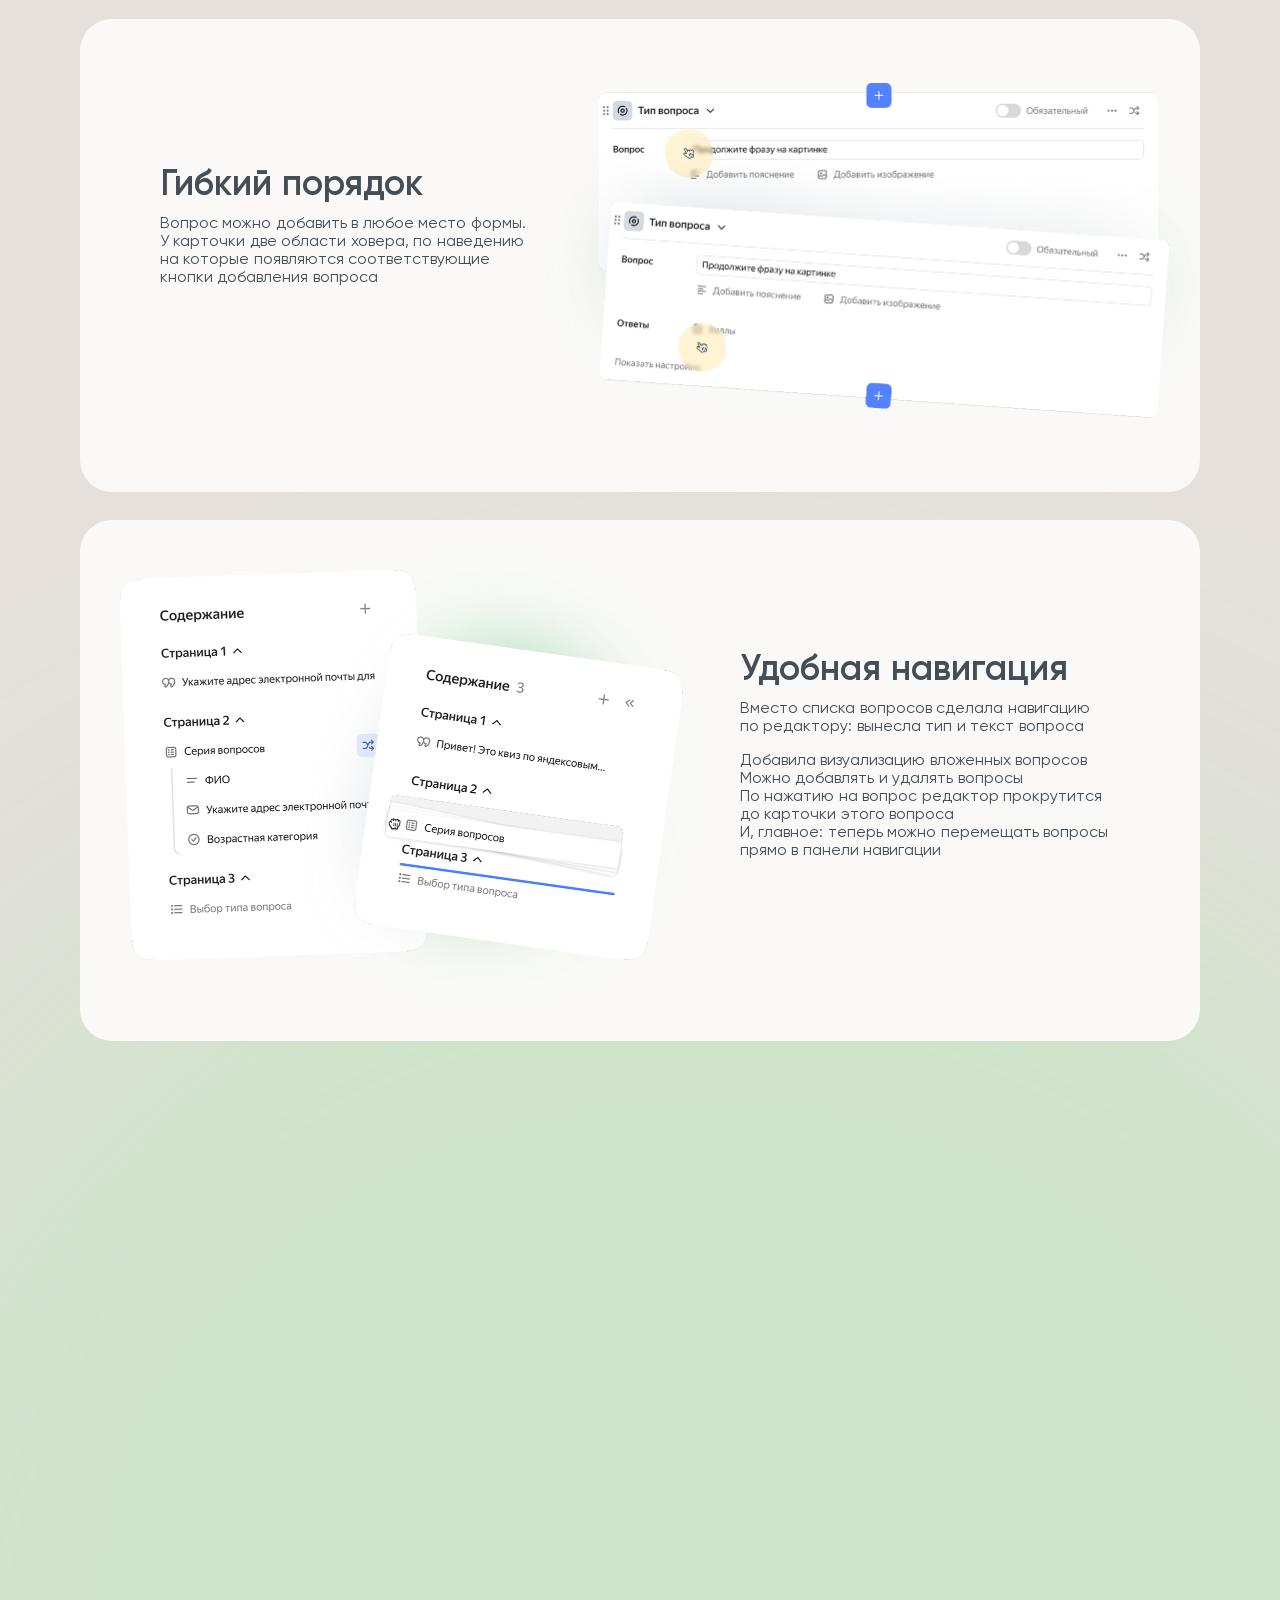
==== commit c7f9571d: "Русский кейс: пары витрин в одной секции, подписи редактора" ====
--- a/ru/index.html
+++ b/ru/index.html
@@ -324,13 +324,13 @@
 
   <div class="collage" style="height:874px">
     <div class="card card--shot card--shot-l" data-reveal style="left:440.5px;top:0px;width:400px;height:275px">
-      <p class="label">(старая главная)</p>
+      <p class="label">(старый редактор)</p>
       <figure class="shot" style="width:376px;height:219px;border-radius:8px">
         <img loading="lazy" decoding="async" src="../assets/img/editor-old-homepage.png" alt="Старый редактор">
       </figure>
     </div>
     <div class="card card--shot card--shot-l" data-reveal style="left:440.5px;top:287px;width:400px;height:275px">
-      <p class="label">(старый список)</p>
+      <p class="label">(старое окно вопроса)</p>
       <figure class="shot" style="width:376px;height:219px;border-radius:8px">
         <img loading="lazy" decoding="async" src="../assets/img/editor-old-list.png" alt="Старое окно редактирования вопроса">
       </figure>
@@ -435,7 +435,7 @@
     </article>
   </section>
 
-  <section class="showcase" style="padding:32px 0 64px" data-cap="(новый редактор) и (несколько страниц)">
+  <section class="showcase" style="padding:32px 0 64px;gap:96px" data-cap="(новый редактор) и (несколько страниц)">
     <div class="showcase__blob" style="left:-237px;top:-318px;width:1881px;height:1783px;background:var(--green-glow);filter:blur(148px)" data-blob="0.08"></div>
     <div class="showcase__item" data-reveal>
       <p class="label--lg">(новый редактор)</p>
@@ -443,9 +443,6 @@
         <figure class="showcase__shot" style="height:1062px"><img loading="lazy" decoding="async" src="../assets/img/editor-new.png" alt="Новый редактор Форм"></figure>
       </div>
     </div>
-  </section>
-
-  <section class="showcase" style="padding:32px 0 64px">
     <div class="showcase__item" data-reveal>
       <p class="label--lg">(несколько страниц)</p>
       <div class="showcase__glass">
@@ -606,7 +603,7 @@
     </article>
   </section>
 
-  <section class="showcase" style="padding:32px 0 64px" data-cap="(новый редактор тем)">
+  <section class="showcase" style="padding:32px 0 64px;gap:96px" data-cap="(новый редактор тем)">
     <div class="showcase__blob" style="left:-51px;top:-183px;width:1382px;height:1209px;background:var(--pink-glow);filter:blur(148px)" data-blob="0.08"></div>
     <div class="showcase__item" data-reveal>
       <p class="label--lg">(новый редактор тем)</p>
@@ -614,10 +611,7 @@
         <figure class="showcase__shot" style="height:658px"><img loading="lazy" decoding="async" src="../assets/img/styles-new-a.png" alt="Новый редактор тем"></figure>
       </div>
     </div>
-  </section>
-
-  <section class="showcase" style="padding:32px 0 64px">
-    <div class="showcase__blob" style="left:4px;top:118px;width:1260px;height:1259px;background:var(--pink-glow);filter:blur(148px)" data-blob="0.08"></div>
+    <div class="showcase__blob" style="left:4px;top:964px;width:1260px;height:1259px;background:var(--pink-glow);filter:blur(148px)" data-blob="0.08"></div>
     <div class="showcase__item" data-reveal>
       <p class="label--lg">(новый редактор тем)</p>
       <div class="showcase__glass">
--- a/css/style.css
+++ b/css/style.css
@@ -75,12 +75,14 @@
 *::before,
 *::after { box-sizing: border-box; }
 
-/* без overflow-x на html и body: в iOS Safari это сбивает position: fixed —
-   шапка и шторка отъезжают от края экрана. всё, что вылезает по горизонтали,
-   режется теперь на своих блоках (.hero, .case, .chapter) */
 html { scroll-behavior: smooth; }
 
 body {
+  /* свечения глав и витрин намеренно шире страницы — режем их по краю
+     экрана, а не по краю блока, иначе по бокам появляются жёсткие границы.
+     значение уходит с body на viewport, так что body скролл-контейнером
+     не становится и фиксированные шапка и плашка ведут себя как прежде */
+  overflow-x: hidden;
   margin: 0;
   background: var(--paper);
   color: var(--ink);
@@ -569,12 +571,11 @@
 /* =========================================================================
    CHAPTER DIVIDER
    ========================================================================= */
-/* блоб намеренно выходит за границы блока по вертикали — в макете фрейм не
-   обрезает контент; по горизонтали режем, иначе у страницы появляется прокрутка */
+/* блоб намеренно выходит за границы блока во все стороны и лежит под всем
+   контентом страницы (z-index: -1 без stacking context у предков); по краю
+   экрана его режет body, поэтому свечение идёт на всю ширину окна */
 .chapter {
   position: relative;
-  overflow-x: clip;
-  overflow-y: visible;
   height: 182px;
   display: flex;
   align-items: center;
@@ -736,10 +737,8 @@
   display: flex;
   flex-direction: column;
   align-items: center;
-  /* блоб выходит за границы секции по вертикали — как во фрейме макета;
-     по горизонтали режем, иначе у страницы появляется прокрутка */
-  overflow-x: clip;
-  overflow-y: visible;
+  /* блоб выходит за границы секции во все стороны — как во фрейме макета;
+     по краю экрана его режет body */
 }
 .showcase__blob {
   position: absolute;
@@ -895,7 +894,11 @@
 @media (max-width: 1023px) {
   :root { --gutter: 20px; }
 
-  .page { width: 100%; padding-top: 72px; }
+  /* полотно здесь во всю ширину окна, поэтому свечения режем прямо по нему:
+     у документа не остаётся горизонтального переполнения вообще. одного
+     overflow на body мобильным браузерам мало — при переполнении они
+     позволяют сдвигать экран вбок через visual viewport */
+  .page { width: 100%; padding-top: 72px; overflow-x: clip; }
 
   /* ---------- header ---------- */
   .header { height: 56px; }
@@ -966,7 +969,7 @@
   }
 
   /* ---------- разделители глав ---------- */
-  .chapter { height: auto; padding: 48px var(--gutter); overflow-x: clip; overflow-y: visible; }
+  .chapter { height: auto; padding: 48px var(--gutter); }
   .chapter__title {
     font-size: clamp(30px, 8vw, 84px);
     line-height: 1.1;
@@ -1107,40 +1110,37 @@
 
   /* ---------- шапка: макет 907:43766 ------------------------------------ */
   /* стекло со скруглением снизу; наверху остаются только аватар и язык */
-  /* ---------- шапка: как глобальная шапка apple.com на мобильном --------
-     плоская полоса 48px у самого верха, во всю ширину, без скруглений и тени;
-     полупрозрачная подложка с размытием. значения сняты с globalheader.css:
-     rgba(250,250,252,.8) + saturate(180%) blur(20px), а без поддержки
-     backdrop-filter — плотные .92, как у них же */
+  /* ---------- шапка: зеркало нижней плашки ------------------------------
+     те же поля от краёв экрана, то же скругление, то же стекло и та же тень.
+     это плавающая таблетка, а не полоса во всю ширину, поэтому безопасная
+     зона берётся смещением top — ровно как у плашки берётся bottom */
   .header {
-    top: 0;
+    box-sizing: border-box;
+    top: calc(12px + env(safe-area-inset-top, 0px));
+    left: calc(12px + var(--edge, 0px) + env(safe-area-inset-left, 0px));
+    right: calc(12px + var(--edge, 0px) + env(safe-area-inset-right, 0px));
     height: 48px;
-    padding: 0;
-    border-radius: 0;
-    box-shadow: none;
-    background: rgba(250, 250, 252, 0.92);
-    /* на главной стекло включается после героя — пусть проявляется плавно */
+    padding: 8px;
+    border-radius: 24px;
+    background: rgba(255, 255, 255, 0.42);
+    backdrop-filter: blur(20px) saturate(1.7);
+    -webkit-backdrop-filter: blur(20px) saturate(1.7);
+    box-shadow: 0 6px 26px rgba(39, 55, 69, 0.14),
+                inset 0 1px 0 rgba(255, 255, 255, 0.5);
+    /* на главной стекло включается после портрета — пусть проявляется плавно */
     transition: background 0.3s linear, box-shadow 0.3s linear,
                 -webkit-backdrop-filter 0.3s linear, backdrop-filter 0.3s linear;
   }
-  @supports ((-webkit-backdrop-filter: blur(20px)) or (backdrop-filter: blur(20px))) {
-    .header {
-      background: rgba(250, 250, 252, 0.8);
-      -webkit-backdrop-filter: saturate(180%) blur(20px);
-      backdrop-filter: saturate(180%) blur(20px);
-    }
-  }
   .header__inner {
     height: 100%;
-    /* боковые вырезы — единственные safe-area, которые учитывает apple */
-    padding: 0 calc(16px + var(--edge) + env(safe-area-inset-right, 0px))
-             0 calc(16px + var(--edge) + env(safe-area-inset-left, 0px));
+    /* поля таблетки уже дал сам .header, как у плашки */
+    padding: 0;
     gap: 0;
     justify-content: space-between;
   }
   .nav:not(.nav--right) { display: none; }   /* разделы уехали в нижнюю таблетку */
   .nav__cap { display: none; }
-  .avatar { order: -1; margin-right: auto; width: 24px; height: 24px; border-radius: 4px; }
+  .avatar { order: -1; margin-right: auto; width: 32px; height: 32px; margin-left: 2px; border-radius: 50%; }
   .nav--right { flex: 0 0 auto; gap: 0; padding-left: 0; }
   .nav--right > a { display: none; }
   /* язык: серая дорожка, активный на белой плашке */
@@ -1165,7 +1165,8 @@
   .lang a.is-current { background: #fff; font-weight: 500; }
   .lang a + a::before { content: none; }
 
-  .page { padding-top: 48px; }
+  /* под плавающей таблеткой: 12 сверху + 48 её высоты + 12 воздуха */
+  .page { padding-top: calc(72px + env(safe-area-inset-top, 0px)); }
   .footer { padding-bottom: 104px; }        /* место под плавающую таблетку */
 
   /* ---------- общая типографика секций ---------------------------------- */
@@ -1239,6 +1240,10 @@
 
   .grid__row > .card:has(.shot--theme) {
     order: -1;
+    /* во всю ширину ряда и симметрично: общее правило ставит width: 100%,
+       и с отрицательным полем карточка уезжала влево, справа оставался зазор */
+    align-self: stretch;
+    width: auto;
     margin: 0 -12px;
     padding: 0;
     border-radius: 16px;
@@ -1352,7 +1357,7 @@
   .note .h3 { font-size: 16px; line-height: 16px; }
 
   /* ---------- 6. разделитель главы (741:1693) --------------------------- */
-  .chapter { height: auto; padding: 40px var(--gutter) 16px; overflow-x: clip; overflow-y: visible; }
+  .chapter { height: auto; padding: 40px var(--gutter) 16px; }
   .chapter__title {
     font-size: 48px;
     line-height: 48px;
@@ -1433,14 +1438,18 @@
     order: -1;
     margin: 0 4px;
     padding: 4px;
+    gap: 12px;
     border-radius: 16px;
     background: #f9f9f9;
   }
+  /* на десктопе у глав «редактор» и «темы» подпись прижата влево,
+     на мобильном все карточки со скриншотами одинаковые — подпись по центру */
   .collage .card--shot > .label {
     position: static !important;
     left: auto !important; top: auto !important;
-    margin: 8px 0 6px 10px;
-    text-align: left;
+    align-self: center;
+    margin: 8px 0 6px;
+    text-align: center;
   }
   .collage .shot {
     position: static !important;
@@ -1542,16 +1551,17 @@
   /* ---------- 10. витрины (760:826, 763:1113) ---------------------------
      На мобильном витрины лежат на тёмной плашке #18232e: подпись белая
      полупрозрачная, скриншоты во всю ширину и обрезаны сверху.
-     Соседние витрины склеиваются в одну ленту.
+     Пары скриншотов лежат в одной секции-карточке.
      --------------------------------------------------------------------- */
+  /* пары скриншотов лежат в одной секции, поэтому тёмная плашка одна:
+     скруглённая карточка, по краям выровнена с остальными карточками страницы */
   .showcase {
+    margin: 0 4px;
+    border-radius: 28px;
     background: var(--ink);
     padding: 24px 4px 40px !important;
-    gap: 8px !important;
-  }
-  .showcase + .showcase { padding-top: 0 !important; }
-  /* пара витрин читается как одна лента: между скриншотами 8, как в макете */
-  .showcase:has(+ .showcase) { padding-bottom: 8px !important; }
+    gap: 8px !important;               /* между скриншотами 8, как в макете */
+  }
   .showcase__item { width: 100%; padding-top: 0; gap: 8px; align-items: center; }
   .showcase__blob { display: none; }
   .showcase__glass {
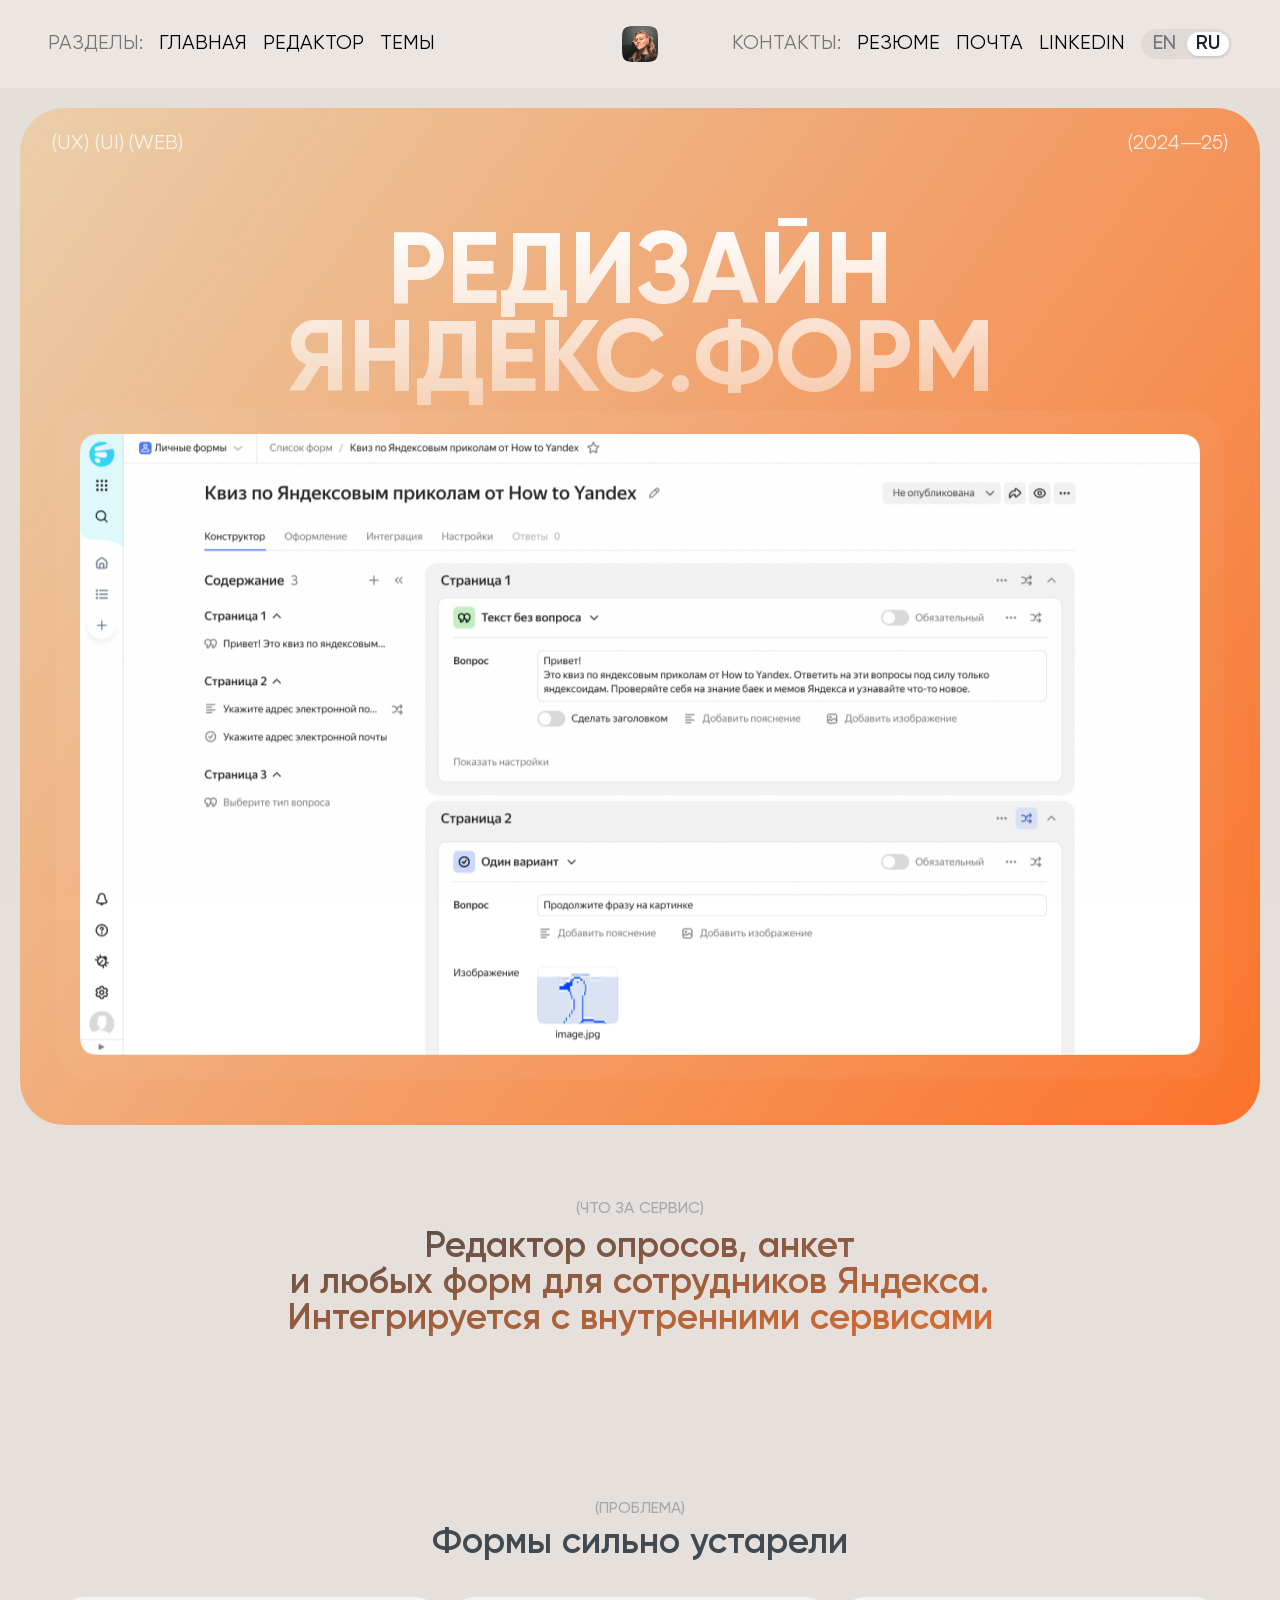
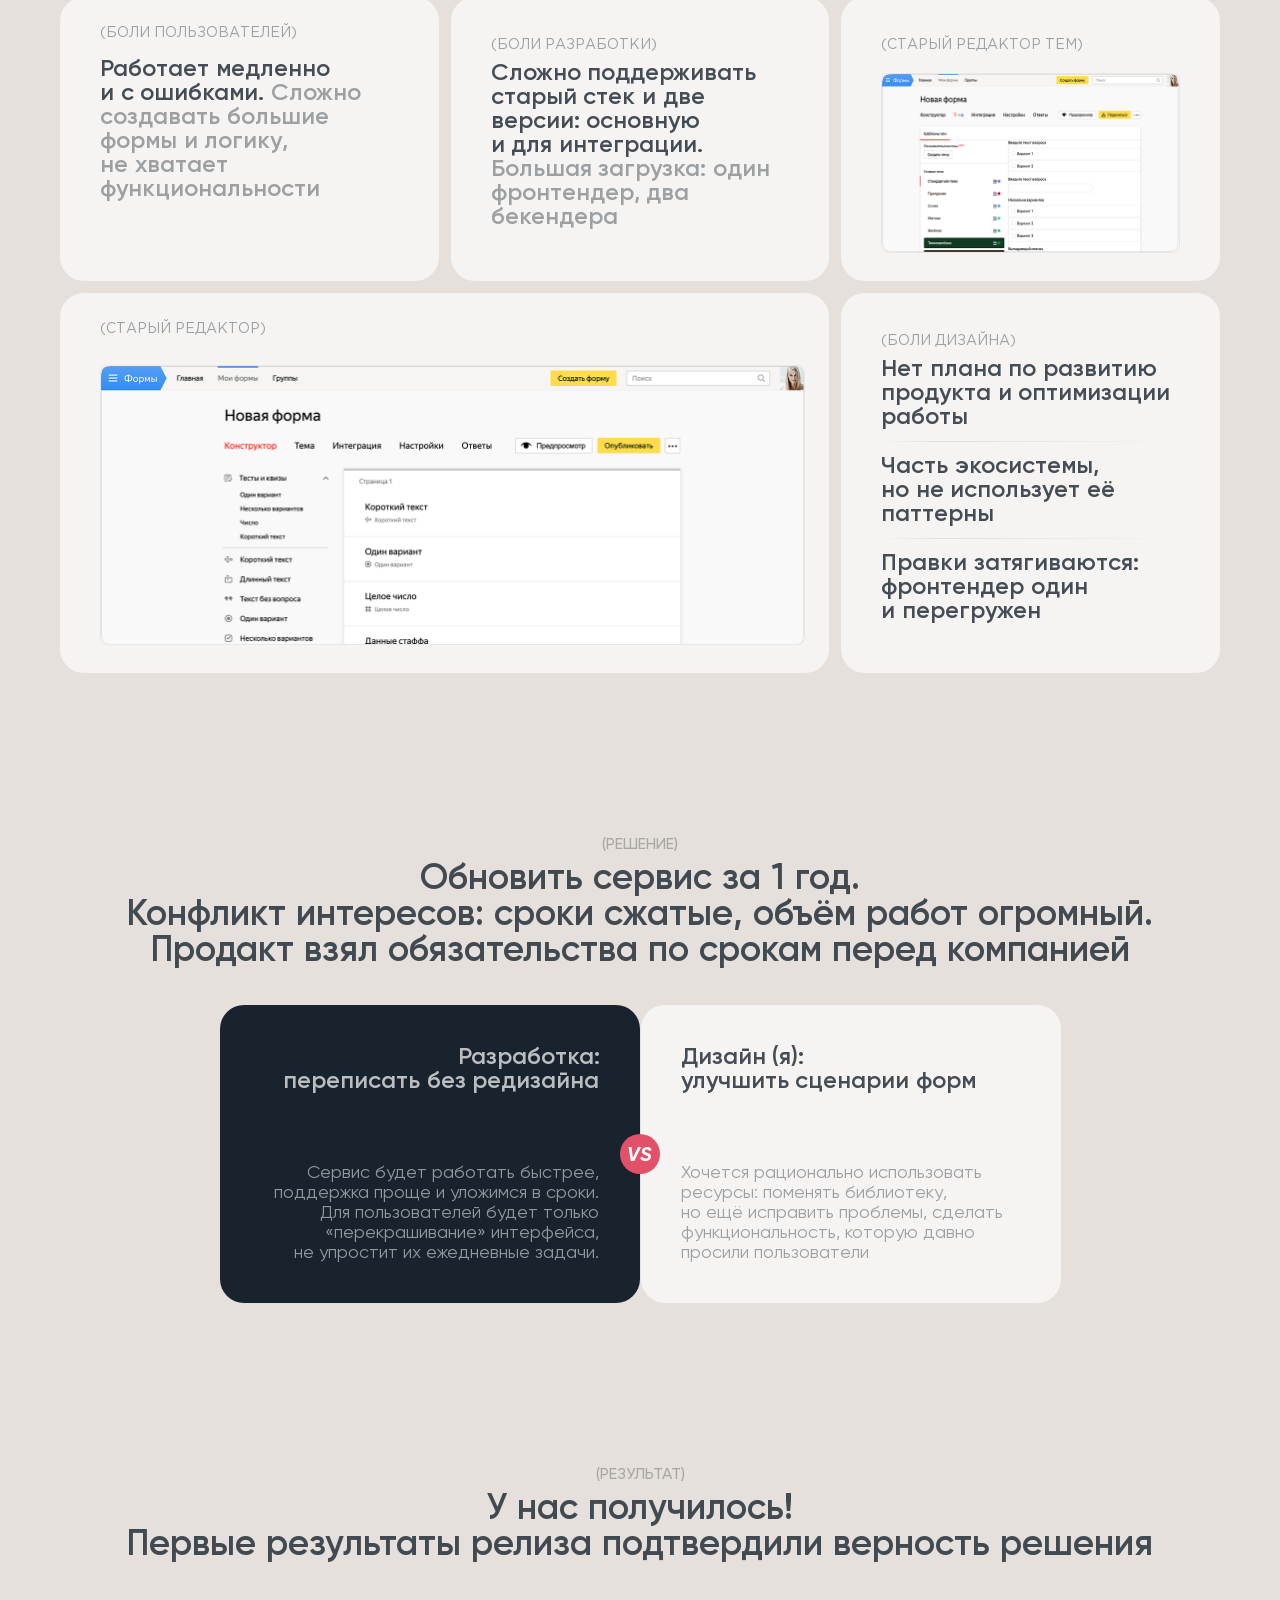
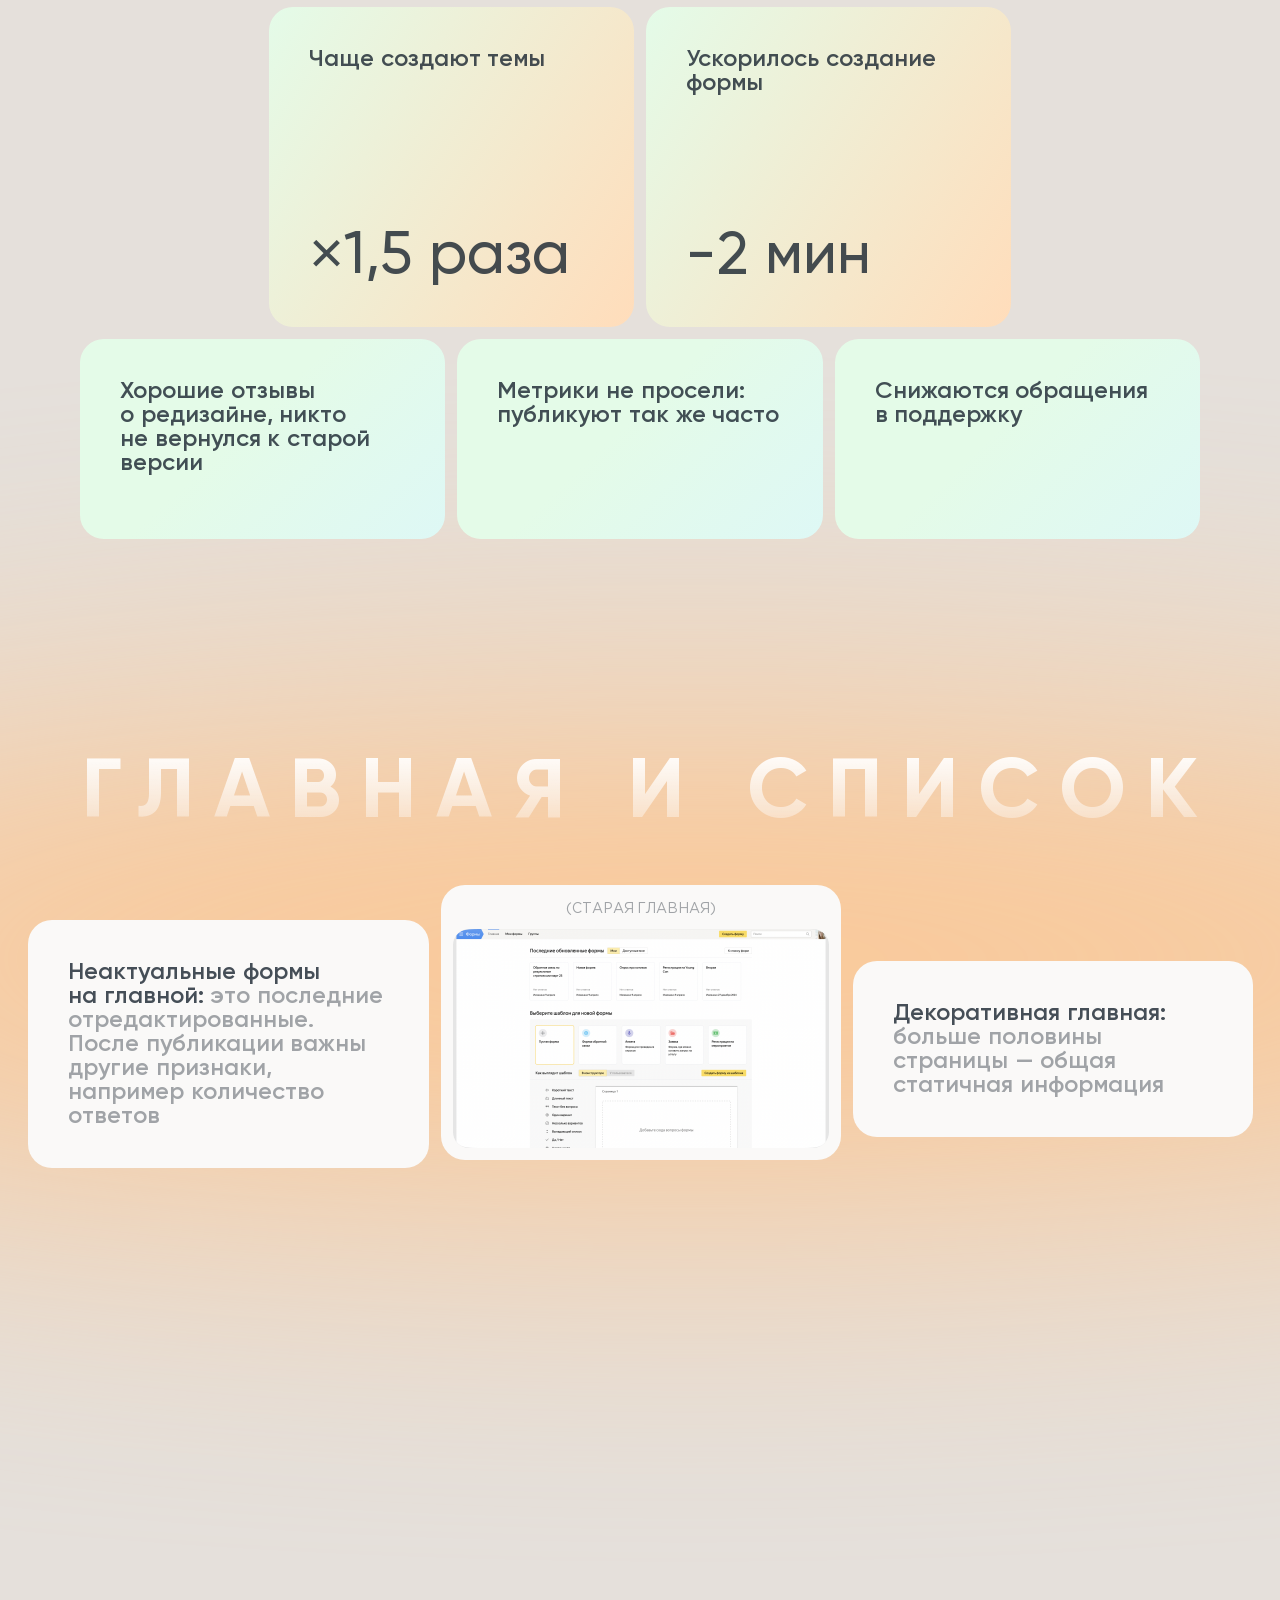
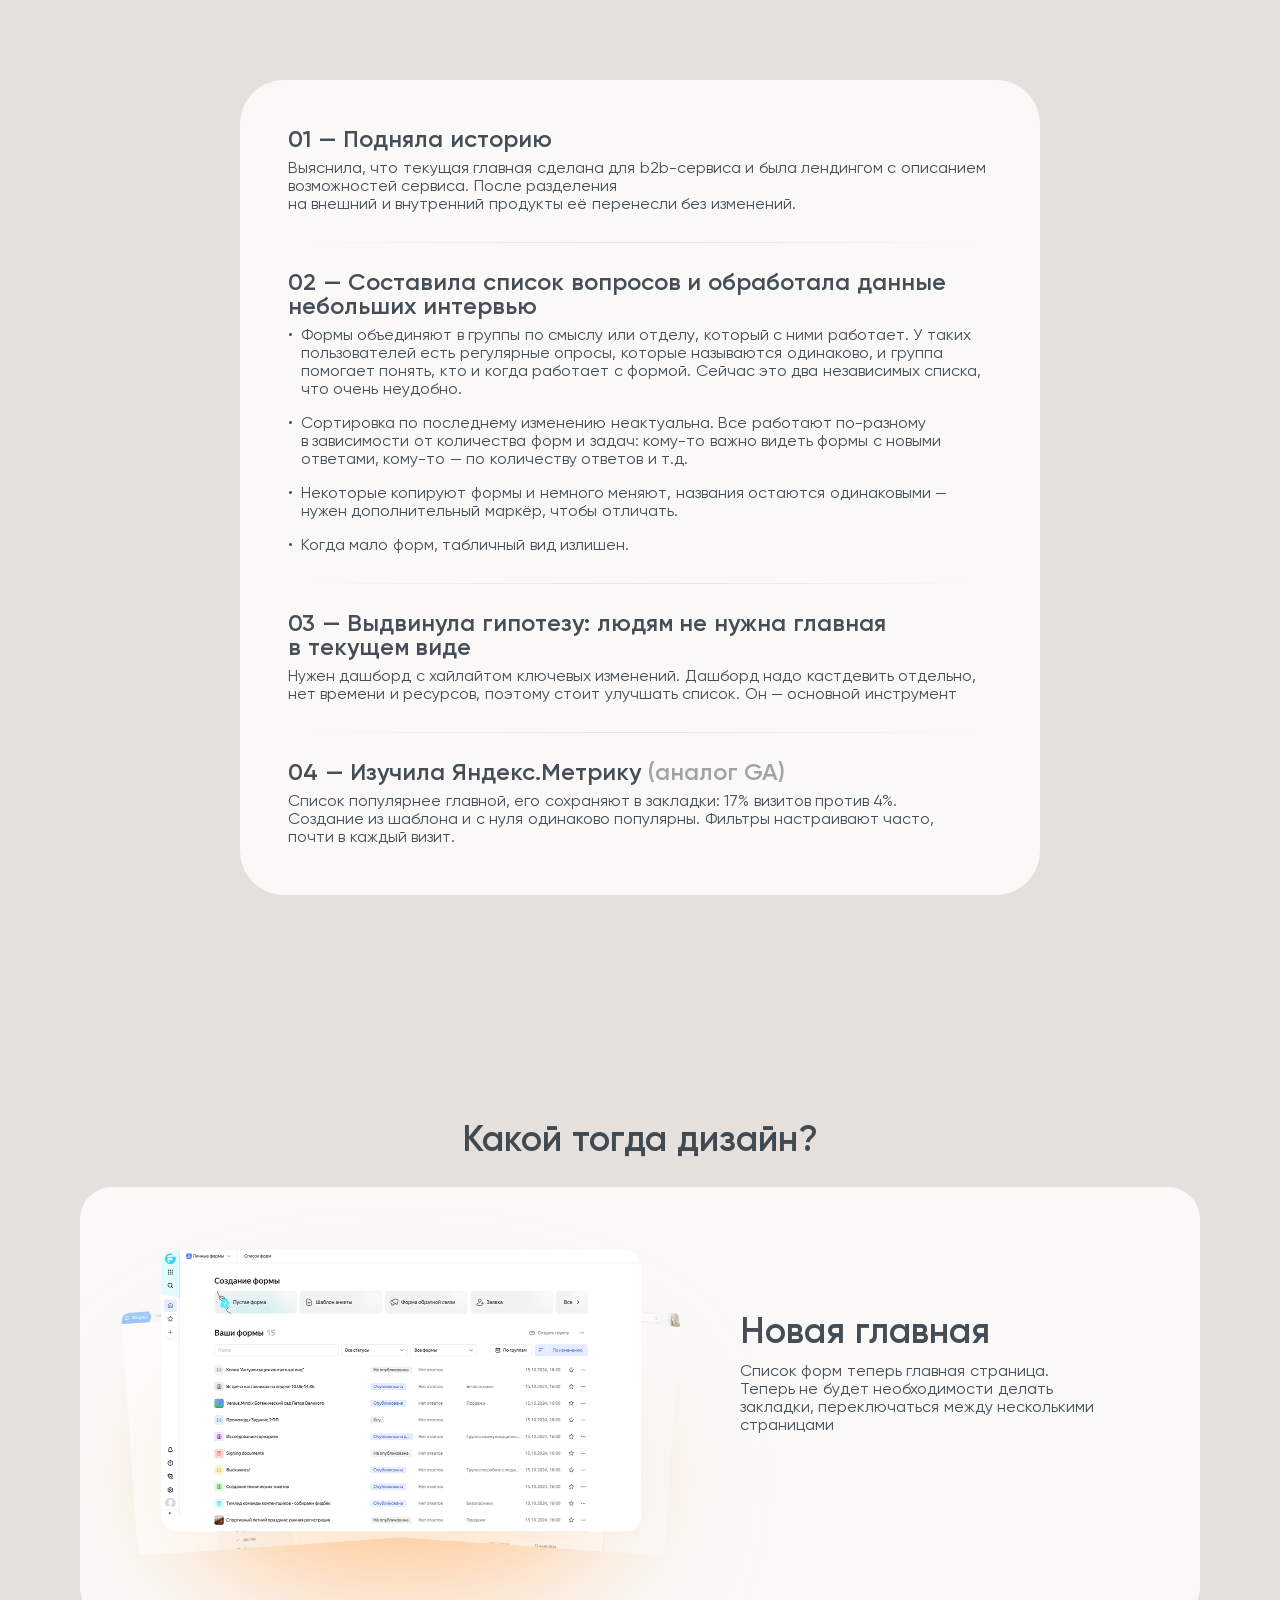
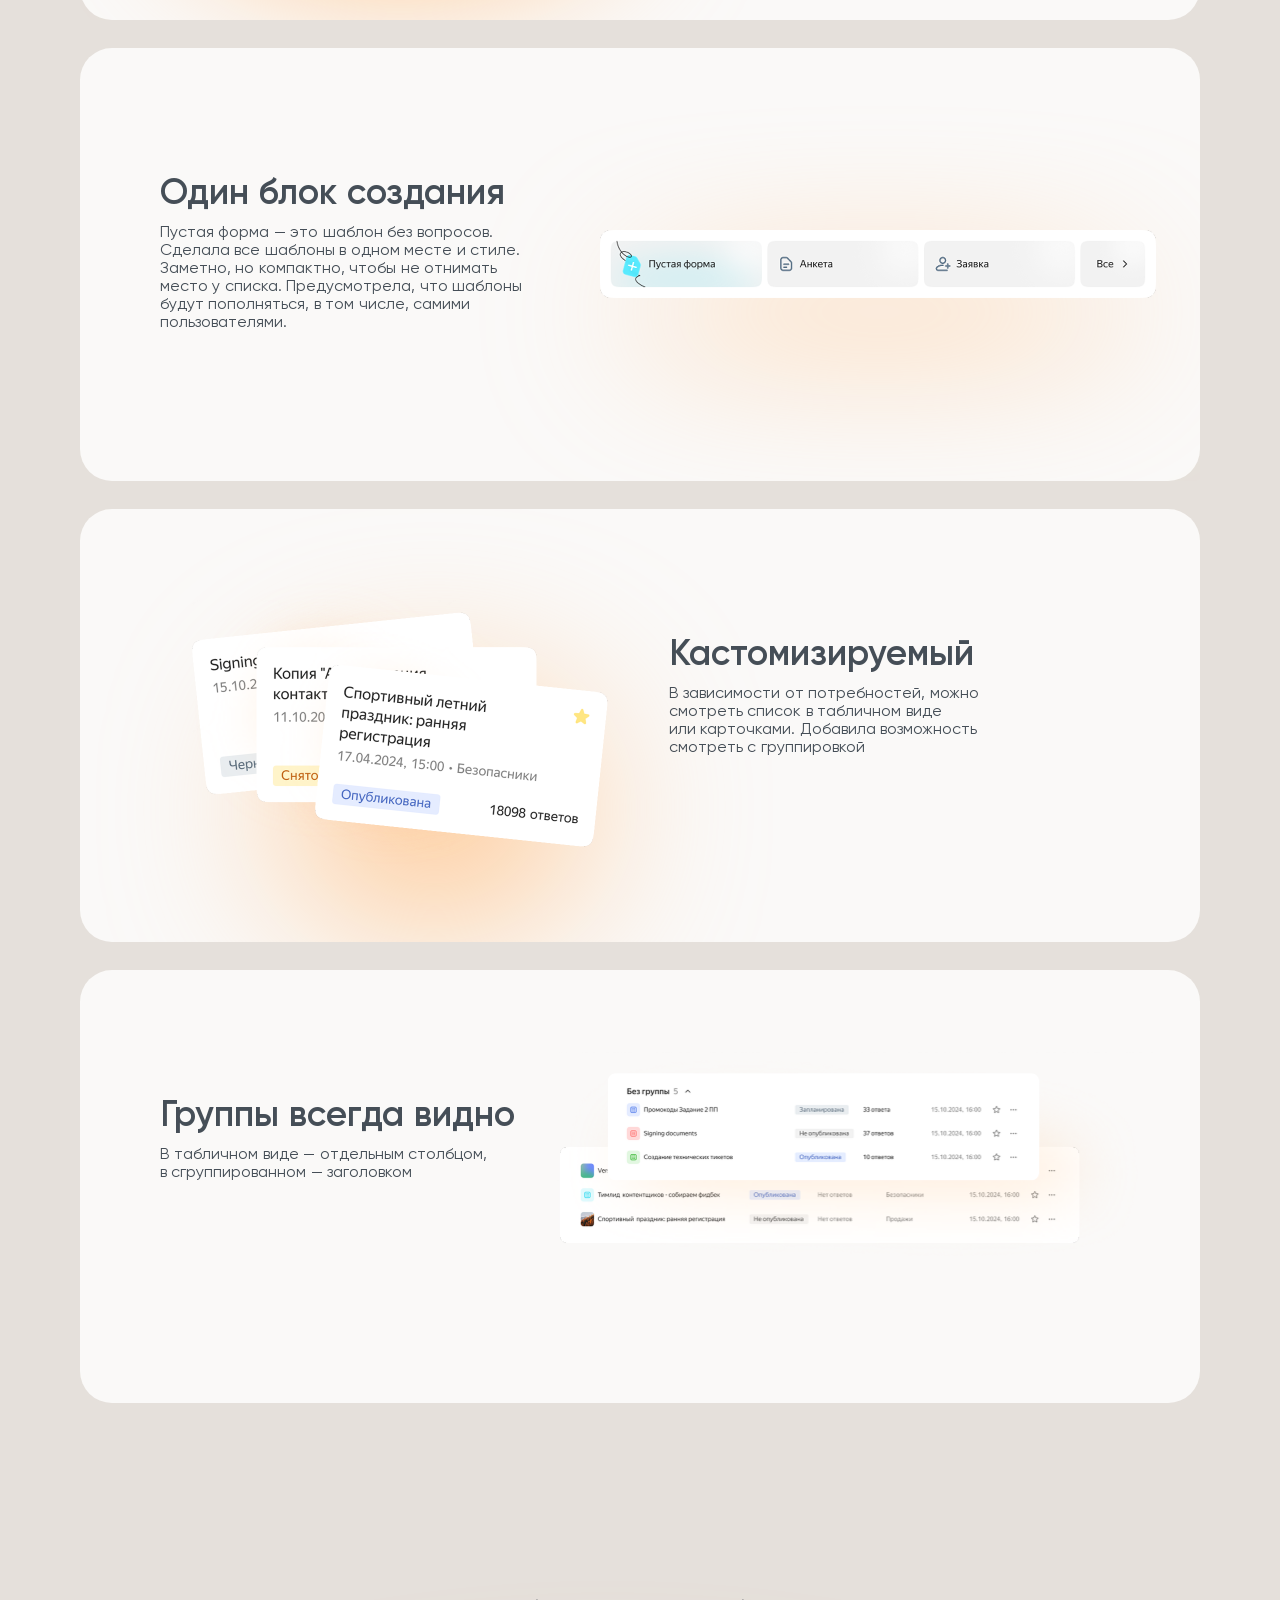
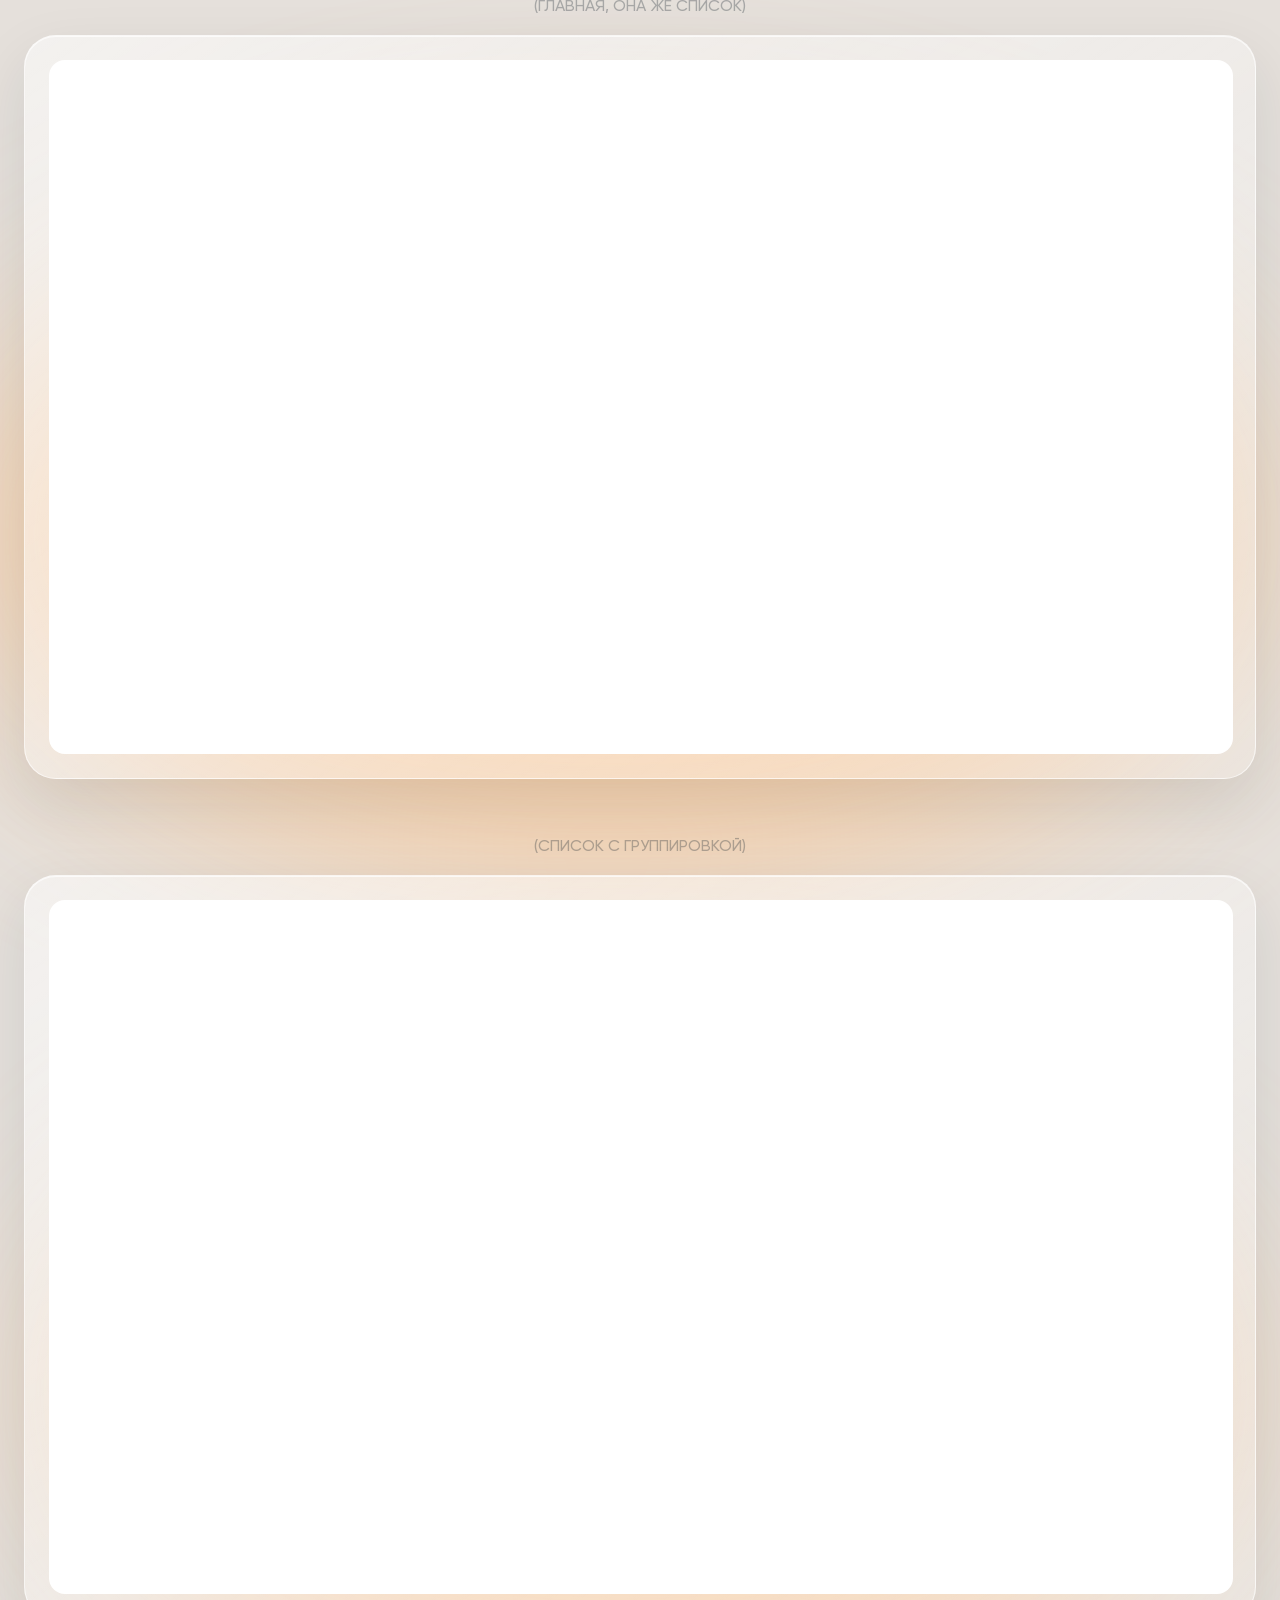
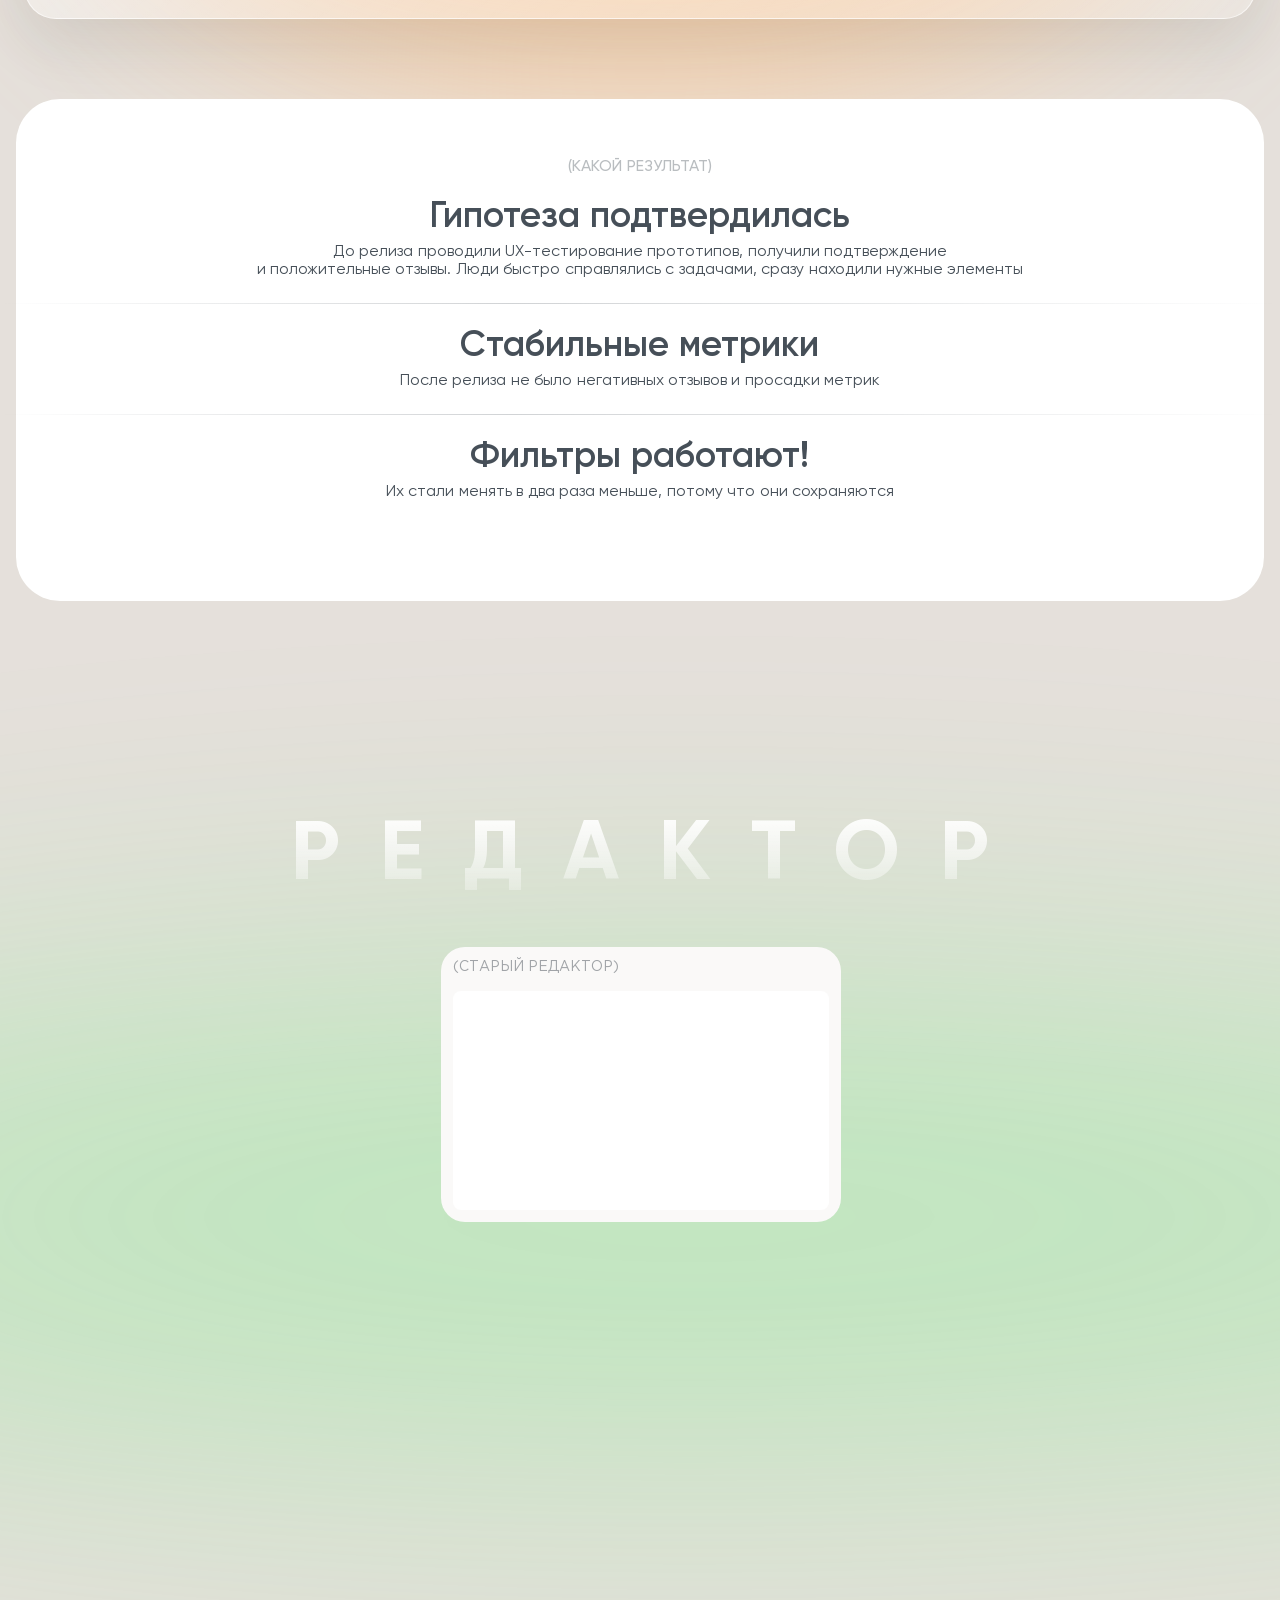
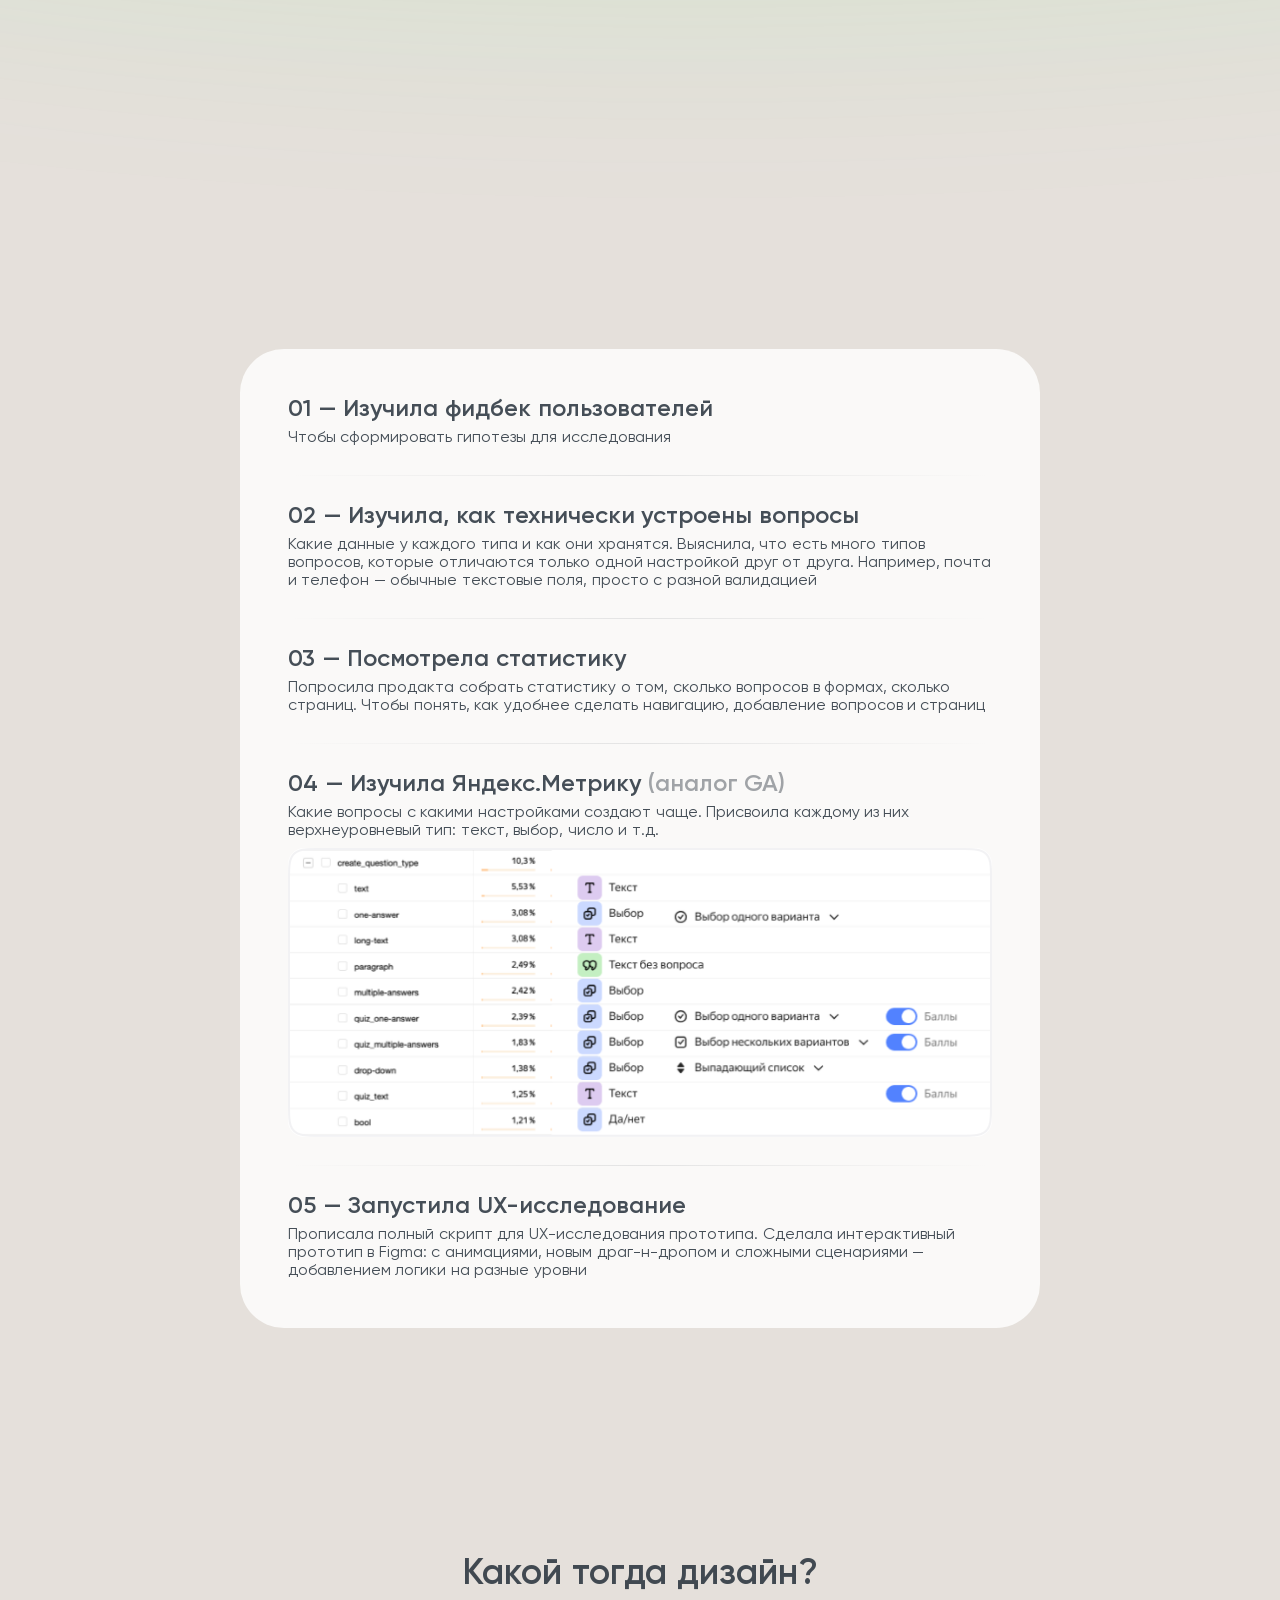
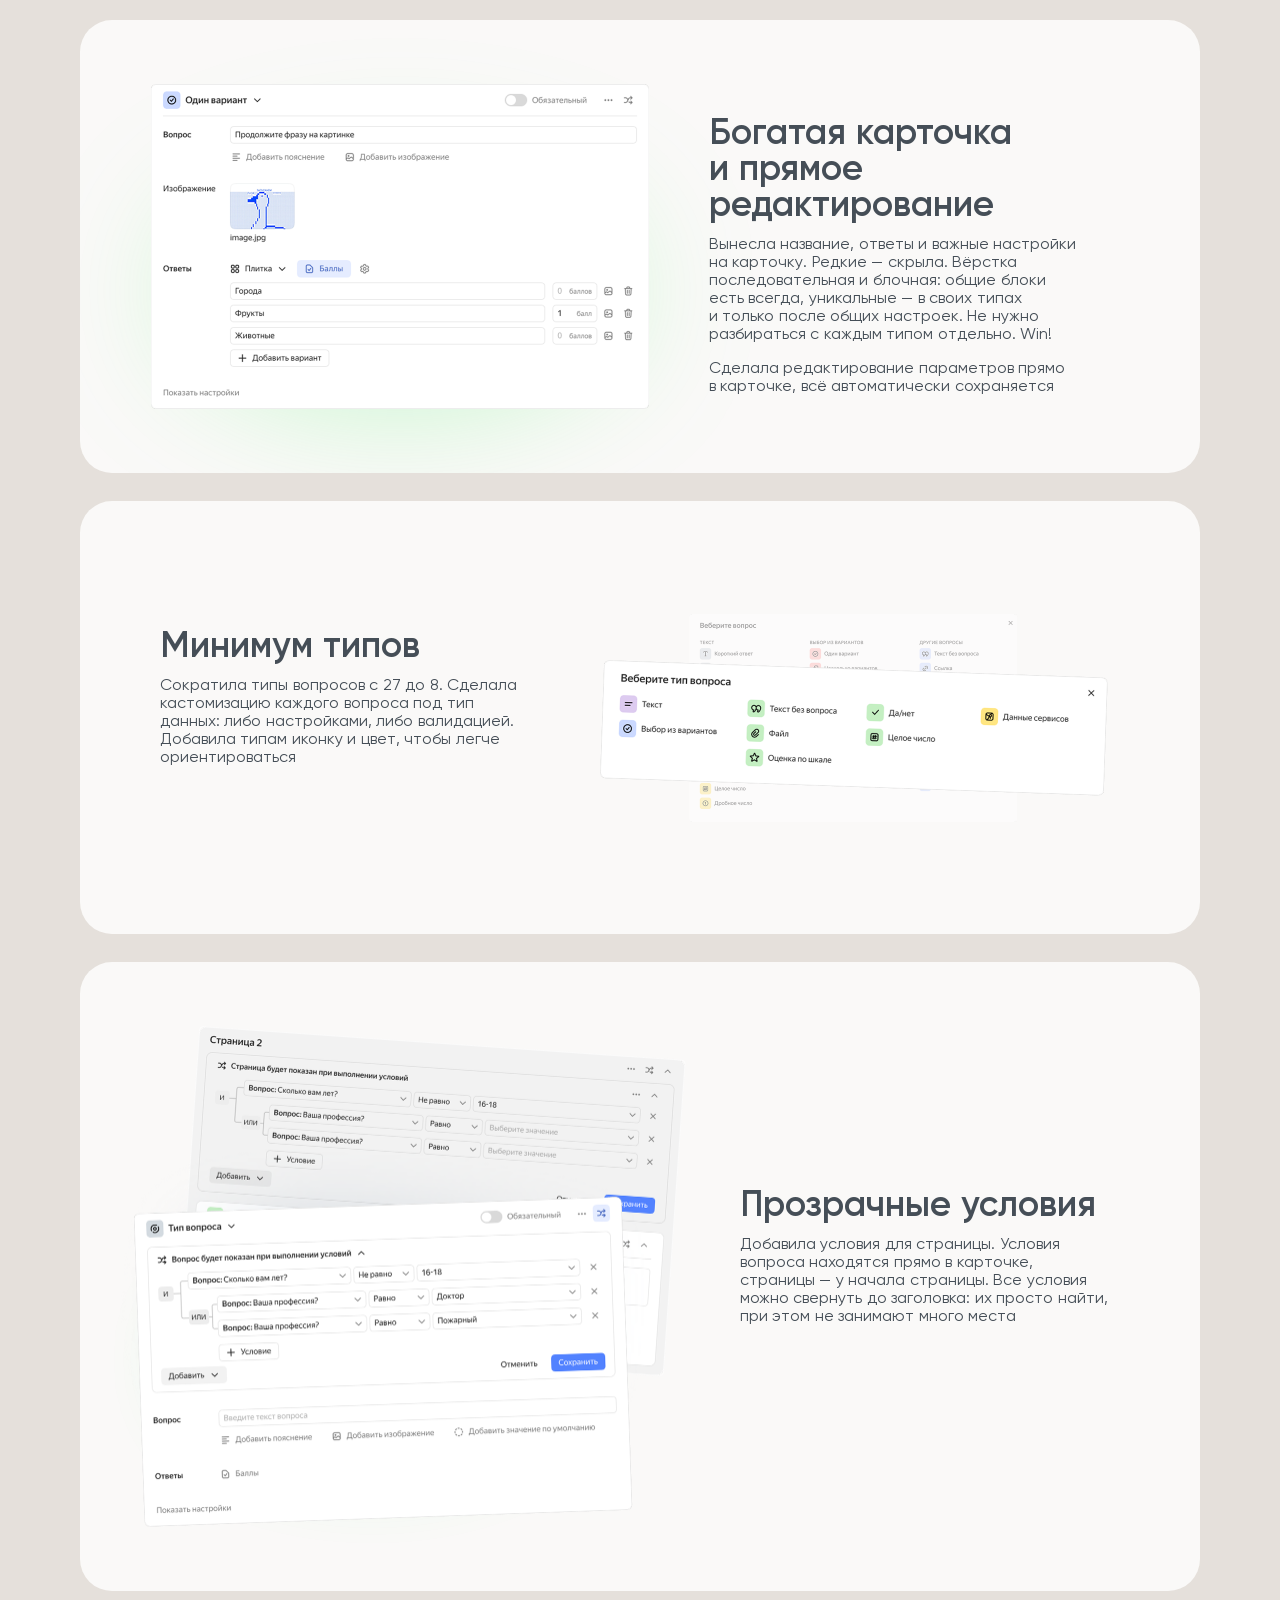
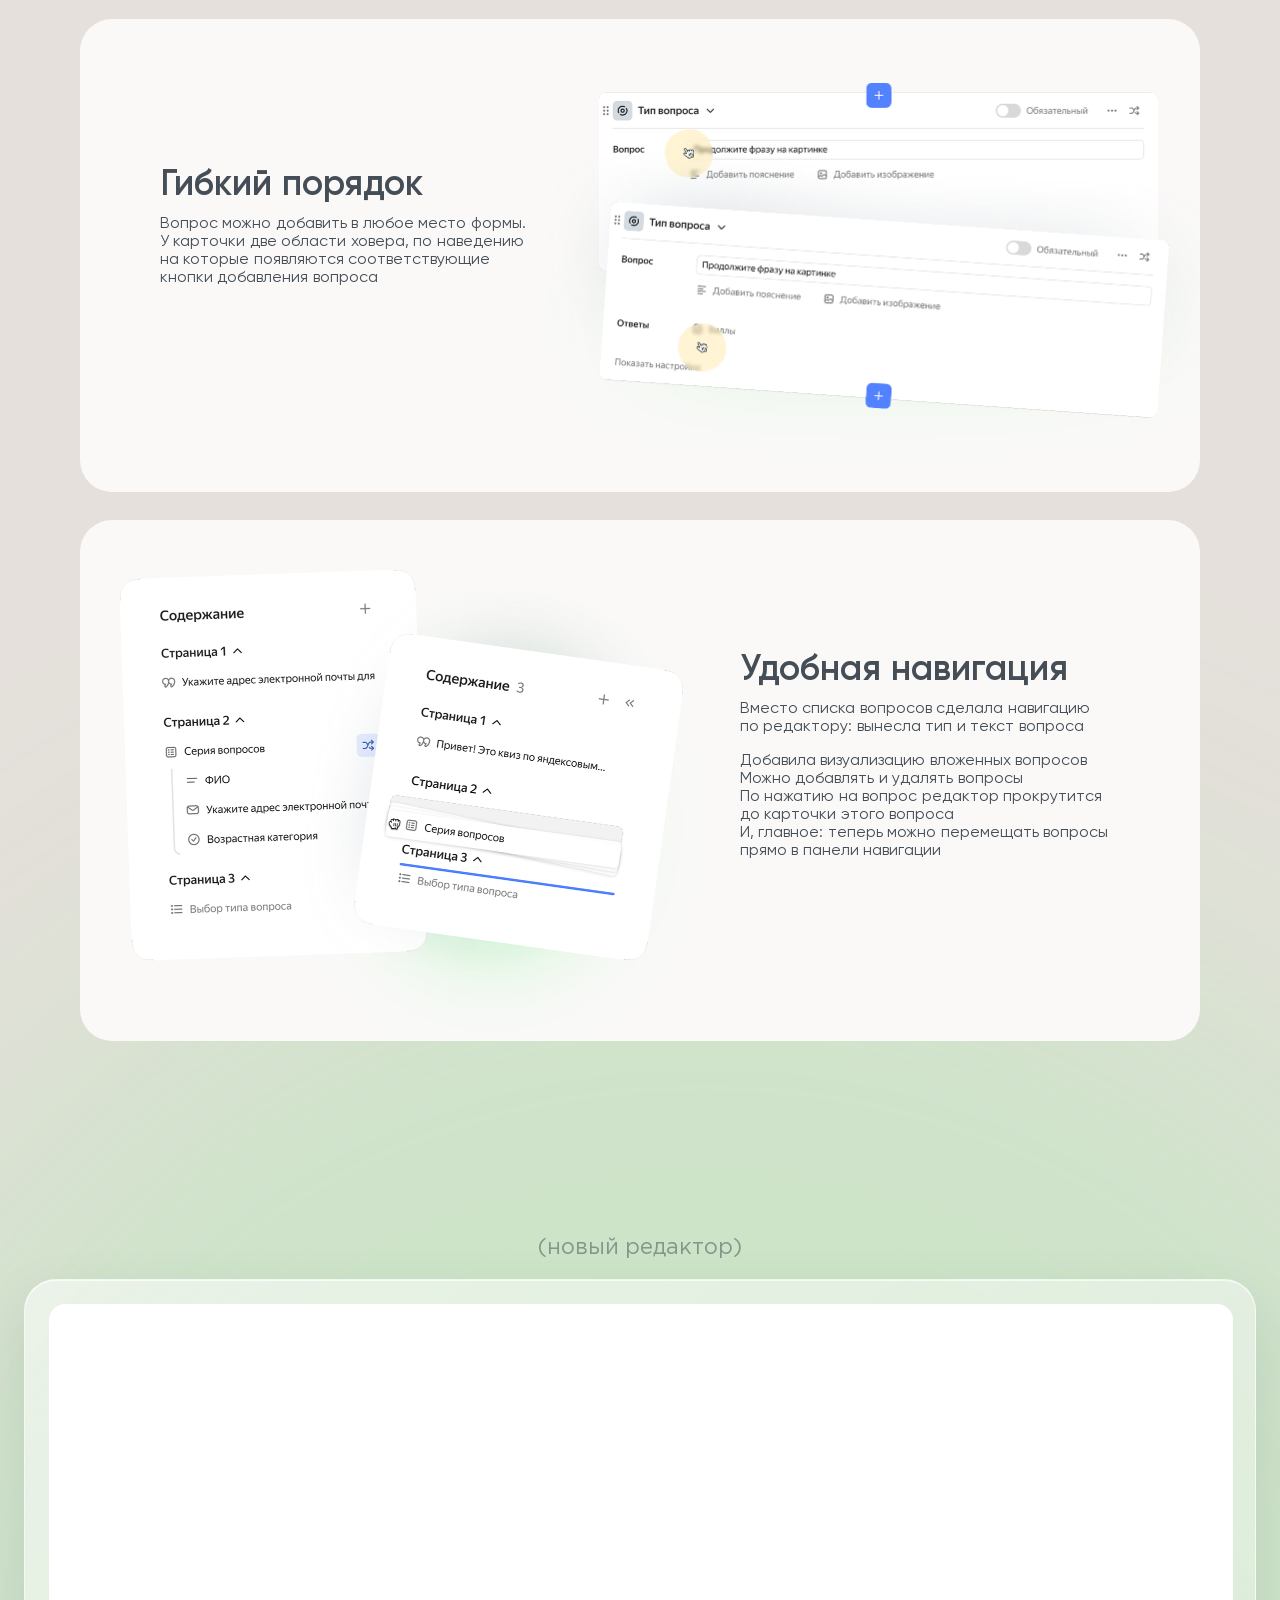
==== commit e6036892: "Русский кейс: неразрывные пробелы перед тире, новый скриншот" ====
--- a/ru/index.html
+++ b/ru/index.html
@@ -98,7 +98,7 @@
               <img loading="lazy" decoding="async" src="../assets/img/old-theme-editor.png" alt="Старый редактор тем">
             </figure>
             <figure class="shot shot--editor shot--dup">
-              <img loading="lazy" decoding="async" src="../assets/img/old-editor.png" alt="Старый редактор форм">
+              <img loading="lazy" decoding="async" src="../assets/img/old-editor-full.png" alt="Старый редактор форм">
             </figure>
           </div>
         </div>
@@ -191,9 +191,9 @@
       </figure>
     </div>
     <div class="card" data-reveal style="left:27.5px;top:35px;width:401px;height:248px"><p class="h3">Неактуальные формы на главной: <span class="dim">это последние отредактированные. После публикации важны другие признаки, например количество ответов</span></p></div>
-    <div class="card" data-reveal style="left:27.5px;top:295px;width:401px;height:272px"><p class="h3">Неполный список: нет шаблонов и информации о группах. <span class="dim">Фильтры не сохраняются, хотя сценарии работы меняются редко — неудобно настраивать их в каждый визит</span></p></div>
-    <div class="card" data-reveal style="left:852.5px;top:76px;width:400px;height:176px"><p class="h3">Декоративная главная: <span class="dim">больше половины страницы — общая статичная информация</span></p></div>
-    <div class="card" data-reveal style="left:852.5px;top:264px;width:400px;height:272px"><p class="h3">Путаница с созданием: <span class="dim">есть два способа создания формы — по кнопке в шапке сервиса и из шаблона. По кнопке можно создать только пустую форму. Из шаблона — любую</span></p></div>
+    <div class="card" data-reveal style="left:27.5px;top:295px;width:401px;height:272px"><p class="h3">Неполный список: нет шаблонов и информации о группах. <span class="dim">Фильтры не сохраняются, хотя сценарии работы меняются редко — неудобно настраивать их в каждый визит</span></p></div>
+    <div class="card" data-reveal style="left:852.5px;top:76px;width:400px;height:176px"><p class="h3">Декоративная главная: <span class="dim">больше половины страницы — общая статичная информация</span></p></div>
+    <div class="card" data-reveal style="left:852.5px;top:264px;width:400px;height:272px"><p class="h3">Путаница с созданием: <span class="dim">есть два способа создания формы — по кнопке в шапке сервиса и из шаблона. По кнопке можно создать только пустую форму. Из шаблона — любую</span></p></div>
   </div>
 
   <section class="section section--actions">
@@ -201,29 +201,29 @@
     <article class="paper-card" data-reveal>
 
       <div class="step">
-        <h3 class="h3">01 — Подняла историю</h3>
+        <h3 class="h3">01 — Подняла историю</h3>
         <div class="body-16"><p>Выяснила, что текущая главная сделана для b2b-сервиса и была лендингом с описанием возможностей сервиса. После разделения <br>на внешний и внутренний продукты её перенесли без изменений.</p></div>
       </div>
       <div class="step__rule"></div>
       <div class="step">
-        <h3 class="h3">02 — Составила список вопросов и обработала данные <br>небольших интервью</h3>
+        <h3 class="h3">02 — Составила список вопросов и обработала данные <br>небольших интервью</h3>
         <ul class="bullets body-16">
           <li><span>Формы объединяют в группы по смыслу или отделу, который с ними работает. У таких пользователей есть регулярные опросы, которые называются одинаково, и группа помогает понять, кто и когда работает с формой. Сейчас это два независимых списка, что очень неудобно.</span></li>
-          <li><span>Сортировка по последнему изменению неактуальна. Все работают по-разному <br>в зависимости от количества форм и задач: кому-то важно видеть формы с новыми ответами, кому-то — по количеству ответов и т.д.</span></li>
-          <li><span>Некоторые копируют формы и немного меняют, названия остаются одинаковыми — <br>нужен дополнительный маркёр, чтобы отличать.</span></li>
+          <li><span>Сортировка по последнему изменению неактуальна. Все работают по-разному <br>в зависимости от количества форм и задач: кому-то важно видеть формы с новыми ответами, кому-то — по количеству ответов и т.д.</span></li>
+          <li><span>Некоторые копируют формы и немного меняют, названия остаются одинаковыми — <br>нужен дополнительный маркёр, чтобы отличать.</span></li>
           <li><span>Когда мало форм, табличный вид излишен.</span></li>
         </ul>
       </div>
       <div class="step__rule"></div>
 
       <div class="step">
-        <h3 class="h3">03 — Выдвинула гипотезу: людям не нужна главная в текущем виде</h3>
-        <div class="body-16"><p>Нужен дашборд с хайлайтом ключевых изменений. Дашборд надо кастдевить отдельно, нет времени и ресурсов, поэтому стоит улучшать список. Он — основной инструмент</p></div>
-      </div>
-      <div class="step__rule"></div>
-
-      <div class="step">
-        <h3 class="h3">04 — Изучила Яндекс.Метрику <span class="dim">(аналог GA)</span></h3>
+        <h3 class="h3">03 — Выдвинула гипотезу: людям не нужна главная в текущем виде</h3>
+        <div class="body-16"><p>Нужен дашборд с хайлайтом ключевых изменений. Дашборд надо кастдевить отдельно, нет времени и ресурсов, поэтому стоит улучшать список. Он — основной инструмент</p></div>
+      </div>
+      <div class="step__rule"></div>
+
+      <div class="step">
+        <h3 class="h3">04 — Изучила Яндекс.Метрику <span class="dim">(аналог GA)</span></h3>
         <div class="body-16"><p>Список популярнее главной, его сохраняют в закладки: 17% визитов против 4%. <br>Создание из шаблона и с нуля одинаково популярны. Фильтры настраивают часто, <br>почти в каждый визит.</p></div>
       </div>
     </article>
@@ -250,7 +250,7 @@
       </div>
       <div class="feature__copy" style="left:80px;top:128px">
         <h3 class="h2">Один блок создания</h3>
-        <div class="body-16"><p>Пустая форма — это шаблон без вопросов. Сделала все шаблоны в одном месте и стиле. Заметно, но компактно, чтобы не отнимать место у списка. Предусмотрела, что шаблоны будут пополняться, в том числе, самими пользователями.</p></div>
+        <div class="body-16"><p>Пустая форма — это шаблон без вопросов. Сделала все шаблоны в одном месте и стиле. Заметно, но компактно, чтобы не отнимать место у списка. Предусмотрела, что шаблоны будут пополняться, в том числе, самими пользователями.</p></div>
       </div>
     </article>
 
@@ -273,7 +273,7 @@
       </div>
       <div class="feature__copy" style="left:80px;top:128px">
         <h3 class="h2">Группы всегда видно</h3>
-        <div class="body-16"><p>В табличном виде — отдельным столбцом, <br>в сгруппированном — заголовком</p></div>
+        <div class="body-16"><p>В табличном виде — отдельным столбцом, <br>в сгруппированном — заголовком</p></div>
       </div>
     </article>
   </section>
@@ -347,32 +347,32 @@
     <article class="paper-card" data-reveal>
 
       <div class="step">
-        <h3 class="h3">01 — Изучила фидбек пользователей</h3>
+        <h3 class="h3">01 — Изучила фидбек пользователей</h3>
         <div class="body-16"><p>Чтобы сформировать гипотезы для исследования</p></div>
       </div>
       <div class="step__rule"></div>
 
       <div class="step">
-        <h3 class="h3">02 — Изучила, как технически устроены вопросы</h3>
-        <div class="body-16"><p>Какие данные у каждого типа и как они хранятся. Выяснила, что есть много типов вопросов, которые отличаются только одной настройкой друг от друга. Например, почта и телефон — обычные текстовые поля, просто с разной валидацией</p></div>
-      </div>
-      <div class="step__rule"></div>
-
-      <div class="step">
-        <h3 class="h3">03 — Посмотрела статистику</h3>
+        <h3 class="h3">02 — Изучила, как технически устроены вопросы</h3>
+        <div class="body-16"><p>Какие данные у каждого типа и как они хранятся. Выяснила, что есть много типов вопросов, которые отличаются только одной настройкой друг от друга. Например, почта и телефон — обычные текстовые поля, просто с разной валидацией</p></div>
+      </div>
+      <div class="step__rule"></div>
+
+      <div class="step">
+        <h3 class="h3">03 — Посмотрела статистику</h3>
         <div class="body-16"><p>Попросила продакта собрать статистику о том, сколько вопросов в формах, сколько страниц. Чтобы понять, как удобнее сделать навигацию, добавление вопросов и страниц</p></div>
       </div>
       <div class="step__rule"></div>
       <div class="step">
-        <h3 class="h3">04 — Изучила Яндекс.Метрику <span class="dim">(аналог GA)</span></h3>
+        <h3 class="h3">04 — Изучила Яндекс.Метрику <span class="dim">(аналог GA)</span></h3>
         <div class="body-16"><p>Какие вопросы с какими настройками создают чаще. Присвоила каждому из них верхнеуровневый тип: текст, выбор, число и т.д.</p></div>
         <figure class="step__figure" style="width:704px"><img loading="lazy" decoding="async" src="../assets/img/editor-stats.png" alt="Статистика по типам вопросов" style="width:704px;height:289.27px"></figure>
       </div>
       <div class="step__rule"></div>
 
       <div class="step">
-        <h3 class="h3">05 — Запустила UX-исследование</h3>
-        <div class="body-16"><p>Прописала полный скрипт для UX-исследования прототипа. Сделала интерактивный прототип в Figma: с анимациями, новым драг-н-дропом и сложными сценариями — добавлением логики на разные уровни</p></div>
+        <h3 class="h3">05 — Запустила UX-исследование</h3>
+        <div class="body-16"><p>Прописала полный скрипт для UX-исследования прототипа. Сделала интерактивный прототип в Figma: с анимациями, новым драг-н-дропом и сложными сценариями — добавлением логики на разные уровни</p></div>
       </div>
     </article>
   </section>
@@ -387,7 +387,7 @@
       </div>
       <div class="feature__copy" style="left:629px;top:96px">
         <h3 class="h2">Богатая карточка <br>и прямое редактирование</h3>
-        <div class="body-16"><p>Вынесла название, ответы и важные настройки на карточку. Редкие — скрыла. Вёрстка последовательная и блочная: общие блоки есть всегда, уникальные — в своих типах и только после общих настроек. Не нужно разбираться с каждым типом отдельно. Win!</p><p>Сделала редактирование параметров прямо в карточке, всё автоматически сохраняется</p></div>
+        <div class="body-16"><p>Вынесла название, ответы и важные настройки на карточку. Редкие — скрыла. Вёрстка последовательная и блочная: общие блоки есть всегда, уникальные — в своих типах и только после общих настроек. Не нужно разбираться с каждым типом отдельно. Win!</p><p>Сделала редактирование параметров прямо в карточке, всё автоматически сохраняется</p></div>
       </div>
     </article>
 
@@ -408,7 +408,7 @@
       </div>
       <div class="feature__copy" style="left:660px;top:226px">
         <h3 class="h2">Прозрачные условия</h3>
-        <div class="body-16"><p>Добавила условия для страницы. Условия вопроса находятся прямо в карточке, страницы — у начала страницы. Все условия можно свернуть до заголовка: их просто найти, при этом не занимают много места</p></div>
+        <div class="body-16"><p>Добавила условия для страницы. Условия вопроса находятся прямо в карточке, страницы — у начала страницы. Все условия можно свернуть до заголовка: их просто найти, при этом не занимают много места</p></div>
       </div>
     </article>
 
@@ -493,7 +493,7 @@
     </div>
     <div class="card" data-reveal style="left:27.5px;top:99px;width:401px;height:224px"><p class="h3">Мало кастомизации: <span class="dim">пользователи хотят менять цвета контролов, отступы, маркёр обязательного вопроса и другие элементы</span></p></div>
     <div class="card" data-reveal style="left:27.5px;top:335px;width:401px;height:248px"><p class="h3">Путаница с цветами: <span class="dim">темы настраивают редко; по названиям неясно, какой цвет изменится. Палитры не хватает, а настройки разбросаны по разным местам</span></p></div>
-    <div class="card" data-reveal style="left:852.5px;top:116px;width:400px;height:272px"><p class="h3">Непонятные параметры: <span class="dim">для всех настроек используется один и тот же интерфейс (слайдер). Значения не показаны, нет визуализации результата — возникает много вопросов</span></p></div>
+    <div class="card" data-reveal style="left:852.5px;top:116px;width:400px;height:272px"><p class="h3">Непонятные параметры: <span class="dim">для всех настроек используется один и тот же интерфейс (слайдер). Значения не показаны, нет визуализации результата — возникает много вопросов</span></p></div>
     <div class="card" data-reveal style="left:852.5px;top:400px;width:400px;height:200px"><p class="h3">Неудобное превью формы: <span class="dim">нет реальных отступов, карточки, на которой размещена форма, и шапки сервиса</span></p></div>
     <div class="card" data-reveal style="left:440.5px;top:567px;width:400px;height:200px"><p class="h3">Пресеты устарели: <span class="dim">яркие цвета, низкий контраст, неактуальные фоны и картинки плохого качества</span></p></div>
   </div>
@@ -503,18 +503,18 @@
     <article class="paper-card" data-reveal>
 
       <div class="step">
-        <h3 class="h3">01 — Провела быстрые UX-тесты</h3>
+        <h3 class="h3">01 — Провела быстрые UX-тесты</h3>
         <div class="body-16"><p>Коридорные, side-by-side, опросы в Pathway. Подтвердила гипотезы, в том числе количественно</p></div>
       </div>
       <div class="step__rule"></div>
 
       <div class="step">
-        <h3 class="h3">02 — Изучила Яндекс.Метрику <span class="dim">(аналог GA)</span></h3>
+        <h3 class="h3">02 — Изучила Яндекс.Метрику <span class="dim">(аналог GA)</span></h3>
         <div class="body-16"><p>Посмотрела, какие темы и параметры самые популярные</p></div>
       </div>
       <div class="step__rule"></div>
       <div class="step">
-        <h3 class="h3">03 — Изучила кастомные темы пользователей</h3>
+        <h3 class="h3">03 — Изучила кастомные темы пользователей</h3>
         <div class="body-16"><p>Чтобы понять, какой конечный результат хотят. Некоторые из форм стилизованы самописными css-свойствами. <br>Фронтендеры выгрузили все свойства</p></div>
         <div class="step__figures">
           <img loading="lazy" decoding="async" src="../assets/img/styles-theme-a.png" alt="" style="left:0;top:0;width:228px;height:183px">
@@ -525,7 +525,7 @@
       <div class="step__rule"></div>
 
       <div class="step">
-        <h3 class="h3">04 — Свела все данные</h3>
+        <h3 class="h3">04 — Свела все данные</h3>
         <div class="body-16"><p>На основании Яндекс.Метрики, UX и анализа стилей пользователей сделала конечный список свойств, ранжированный по популярности</p></div>
       </div>
     </article>
@@ -541,7 +541,7 @@
       </div>
       <div class="feature__copy" style="left:660px;top:96px">
         <h3 class="h2">Полноценная палитра</h3>
-        <div class="body-16"><p>Вынесла все цвета в отдельный блок. Визуализировала, какой элемент стилизует каждый цвет.</p><p>Сделала генерацию палитры: когда есть фирменный стиль, можно перекрасить все контролы формы, указав только один цвет — цвет бренда</p><p>По умолчанию блок показывает только три популярных цвета. Когда нужно точнее настроить стили, можно просто раскрыть остальные. Так интерфейс не нагружает пользователя</p></div>
+        <div class="body-16"><p>Вынесла все цвета в отдельный блок. Визуализировала, какой элемент стилизует каждый цвет.</p><p>Сделала генерацию палитры: когда есть фирменный стиль, можно перекрасить все контролы формы, указав только один цвет — цвет бренда</p><p>По умолчанию блок показывает только три популярных цвета. Когда нужно точнее настроить стили, можно просто раскрыть остальные. Так интерфейс не нагружает пользователя</p></div>
       </div>
     </article>
 
@@ -637,7 +637,7 @@
   </section>
 
   <footer class="footer">
-    <p><a href="#top">Екатерина Мохова</a> — (2024—25)</p>
+    <p><a href="#top">Екатерина Мохова</a> — (2024—25)</p>
     <p class="footer__links">
       <a href="https://disk.yandex.ru/i/5MKnDbh3JXLgug" target="_blank" rel="noopener">резюме</a>
       <a href="mailto:katecherno@proton.me">почта</a>
--- a/css/style.css
+++ b/css/style.css
@@ -1178,7 +1178,7 @@
     text-align: center;
   }
   .h2 { font-size: 28px; line-height: 26px; text-align: center; color: var(--ink); }
-  .h3 { font-size: 20px; line-height: 26px; }
+  .h3 { font-size: 20px; line-height: 24px; }
   .body-16, .body-18 { font-size: 16px; line-height: 18px; }
   .label {
     font-family: var(--font-alt);
@@ -1231,7 +1231,7 @@
     gap: 8px;
     background: rgba(255, 255, 255, 0.7);
   }
-  .card .h3 { font-size: 20px; line-height: 26px; }
+  .card .h3 { font-size: 20px; line-height: 24px; }
   .card .dim { color: rgba(24, 35, 46, 0.4); }
 
   /* оба старых скриншота собираются в одну карточку-галерею и листаются
@@ -1285,34 +1285,45 @@
 
   /* ---------- 4. solution / versus (710:1298) --------------------------- */
   .section--solution { padding: 28px 0 100px; gap: 24px; }
-  .versus { flex-direction: column; position: relative; gap: 1px; padding: 0 var(--gutter); }
+  /* сетка вместо флекса: строки 1fr делают обе карточки одной высоты —
+     по самой высокой, сколько бы строк ни занял текст */
+  .versus {
+    display: grid;
+    grid-template-columns: minmax(0, 1fr);
+    grid-auto-rows: 1fr;
+    position: relative;
+    gap: 1px;
+    padding: 0 var(--gutter);
+  }
   .versus .card {
     width: 100%;
     height: auto;
     min-height: 0;
-    padding: 28px 28px 40px;
+    padding: 32px 28px 40px;
     border-radius: 24px;
     gap: 8px;
     text-align: center;
     align-items: center;
+    /* на десктопе тут space-between: в растянутой карточке он раздвигал
+       заголовок и текст, поэтому гэп у светлой был больше */
+    justify-content: flex-start;
   }
   .versus .card--dark {
     order: 0;
-    height: 180px;
     background: var(--ink);      /* общее правило .card выше перебивало фон */
     text-align: center;
     align-items: center;
-    justify-content: center;
   }
   .versus .card:not(.card--dark) { order: 2; }
-  .versus .card .h3 { font-size: 20px; line-height: 20px; }
+  .versus .card .h3 { font-size: 20px; line-height: 24px; }
   .versus .card .body-18 { font-size: 16px; line-height: 16px; }
   /* «VS» сидит ровно в зазоре между карточками, а не по центру всего блока */
   .versus__mark {
     left: calc(50% - 20px);
-    top: 160.5px;                /* центр кружка — в зазоре под тёмной карточкой */
+    top: calc(50% - 20px);       /* карточки равной высоты — зазор ровно посередине */
     bottom: auto;
     right: auto;
+    line-height: 24px;
   }
 
   /* ---------- 5. result / outcome (737:1593) ---------------------------- */
@@ -1325,7 +1336,7 @@
     min-width: 0;
     height: 160px;
     min-height: 0;
-    padding: 24px 24px 16px;
+    padding: 24px;
     border-radius: 24px;
     gap: 8px;
     justify-content: space-between;
@@ -1336,7 +1347,7 @@
       rgb(196, 233, 202) 0.85%, rgb(255, 221, 187) 98.83%);
   }
   .metric .h3 { font-size: 16px; line-height: 16px; }
-  .metric__value { font-size: 40px; line-height: 40px; letter-spacing: 5px; }
+  .metric__value { font-size: 40px; line-height: 25px; letter-spacing: 0; }
   .note {
     width: auto;
     height: auto;
@@ -1400,8 +1411,9 @@
     scrollbar-width: none;
   }
   .collage__shots::-webkit-scrollbar { display: none; }
+  /* слайд во всю ширину ленты: соседний не выглядывает, листается свайпом */
   .collage__shots > .card--shot {
-    flex: 0 0 calc(100% - 14px);
+    flex: 0 0 100%;
     margin: 0 !important;
     scroll-snap-align: start;
   }
@@ -1474,15 +1486,19 @@
     scrollbar-width: none;
   }
   .collage__row::-webkit-scrollbar { display: none; }
+  /* 240 — ширина из макета, но длинное слово («отредактированные.»)
+     в 184px между полями не влезало и вылезало за паддинг. min-content
+     даёт карточке ширину самого длинного слова плюс поля, если это больше 240 */
   .collage__row > .card {
-    flex: 0 0 240px;
-    width: 240px !important;
+    flex: 0 0 auto;
+    width: min-content !important;
+    min-width: 240px;
     scroll-snap-align: start;
     padding: 28px 28px 40px;
     border-radius: 24px;
     background: #fff;
   }
-  .collage__row > .card .h3 { font-size: 20px; line-height: 20px; }
+  .collage__row > .card .h3 { font-size: 20px; line-height: 24px; }
 
   /* внутри лент карточки проявляются только прозрачностью: сдвиг на 28px
      делал ленту выше самой себя, и она начинала скроллиться по вертикали */
@@ -1495,7 +1511,7 @@
   .section--actions { padding: 28px var(--gutter) 100px; gap: 24px; }
   .paper-card { border-radius: 44px; padding: 44px 0; gap: 28px; }
   .step { padding: 0 28px; gap: 8px; }
-  .step .h3 { font-size: 20px; line-height: 20px; }
+  .step .h3 { font-size: 20px; line-height: 24px; }
   .step .body-16 { font-size: 16px; line-height: 18px; }
   .step__rule { width: 100%; }
   .bullets { gap: 16px; padding-left: 1px; }
@@ -1564,24 +1580,28 @@
   }
   .showcase__item { width: 100%; padding-top: 0; gap: 8px; align-items: center; }
   .showcase__blob { display: none; }
+  .showcase--home { border-radius: 28px 28px 16px 16px; }
+  /* стекло на тёмной плашке не нужно — вместе с ним уходит и светлая рамка */
   .showcase__glass {
     width: 100%;
     padding: 0;
+    border: 0;
+    box-shadow: none;
     background: none;
     backdrop-filter: none;
     -webkit-backdrop-filter: none;
     border-radius: 8px;
   }
+  /* высота — по пропорциям исходной картинки, без обрезки
+     (!important перебивает инлайновую высоту десктопной раскладки) */
   .showcase__shot {
     width: 100%;
-    height: 280px !important;
+    height: auto !important;
     border-radius: 8px;
     overflow: hidden;
     background: #fff;
   }
-  /* глава «главная»: в макете эти два скриншота ниже остальных */
-  .showcase--home .showcase__shot { height: 204px !important; }
-  .showcase__shot img { width: 100%; height: 100%; object-fit: cover; object-position: top; }
+  .showcase__shot img { width: 100%; height: auto; }
   /* на мобильном у пары витрин одна общая подпись (763:1113),
      собственные подписи скриншотов не выводятся */
   .showcase .eyebrow,
@@ -1818,8 +1838,7 @@
 }
 
 /* Английские метрики: «-2min» — один неразрывный токен, на 320 он не влезал
-   в колонку и вылезал за экран. Подрезаем поля карточки и кегль числа. */
+   в колонку и вылезал за экран. Подрезаем кегль числа, поля — как везде. */
 @media (max-width: 359px) {
-  .metric { padding: 20px 16px 14px; }
-  .metric__value { font-size: 32px; line-height: 32px; letter-spacing: 2px; }
-}
+  .metric__value { font-size: 32px; }
+}
